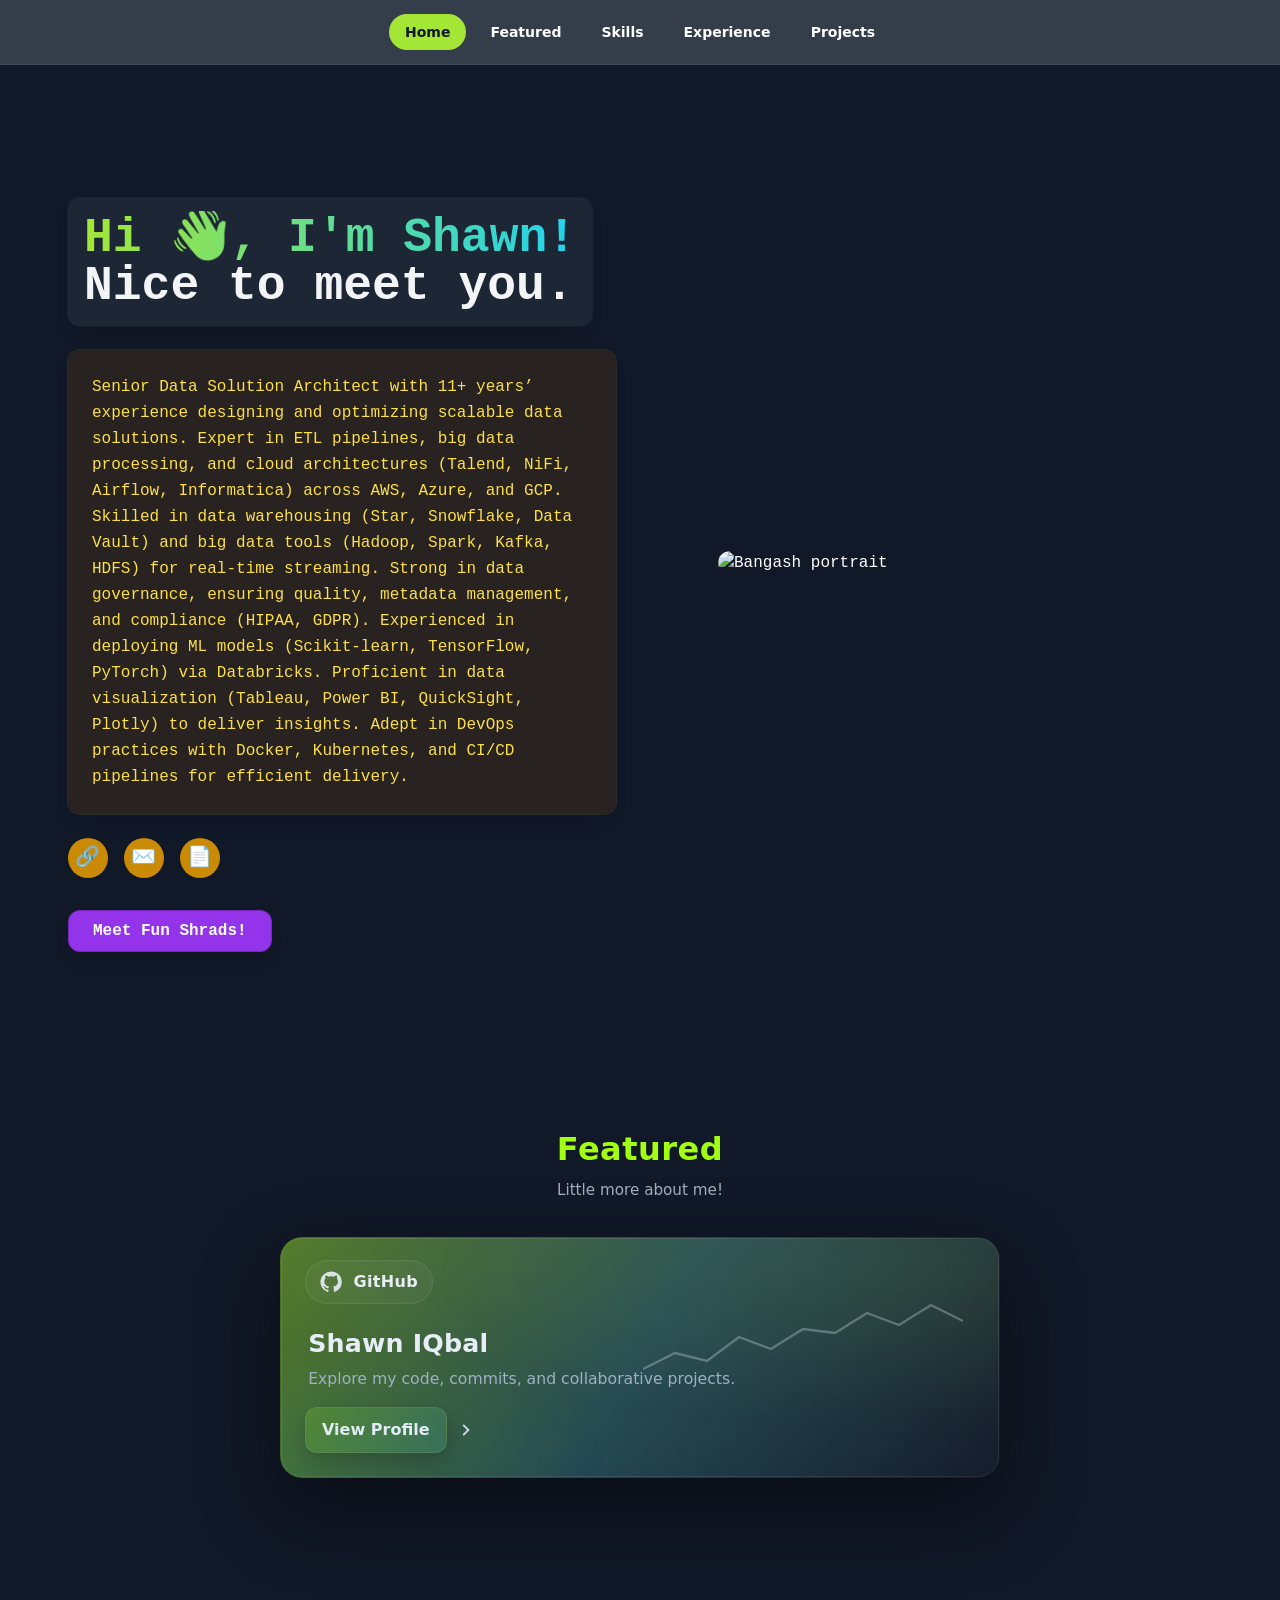
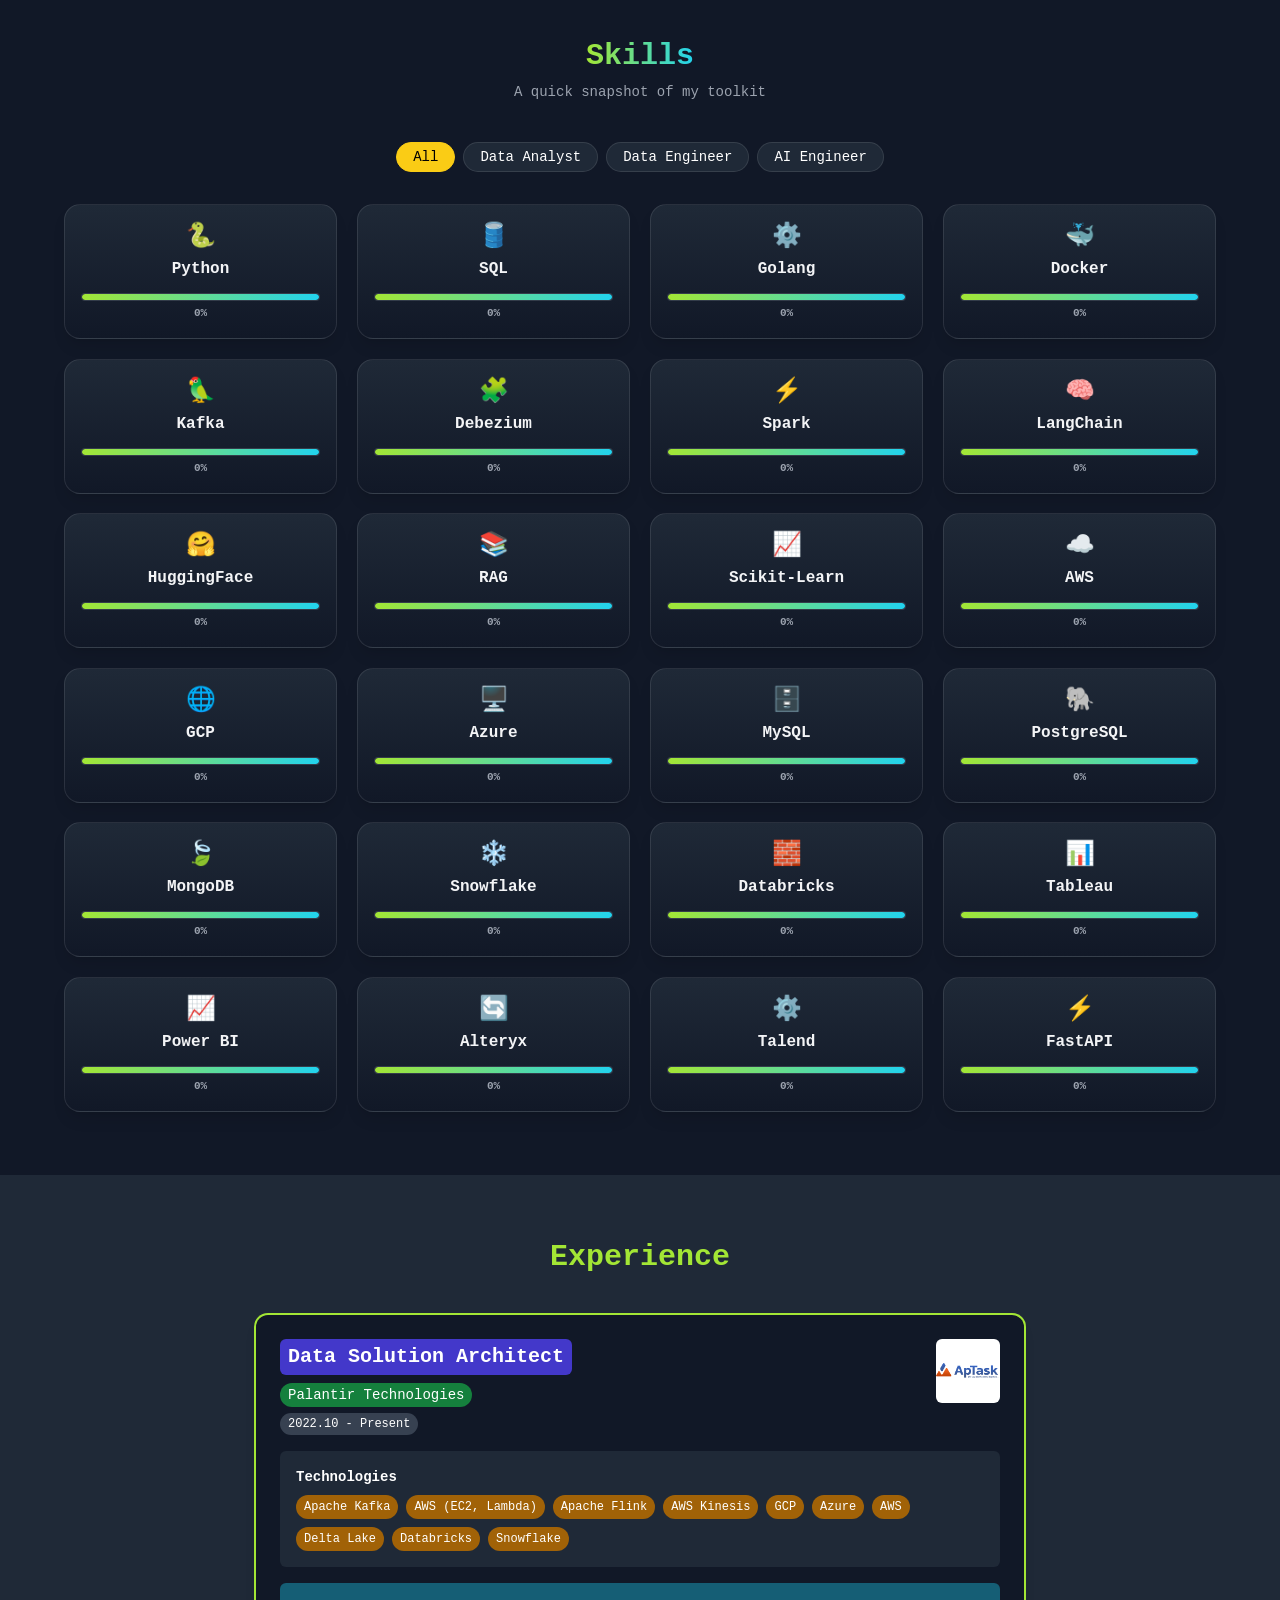
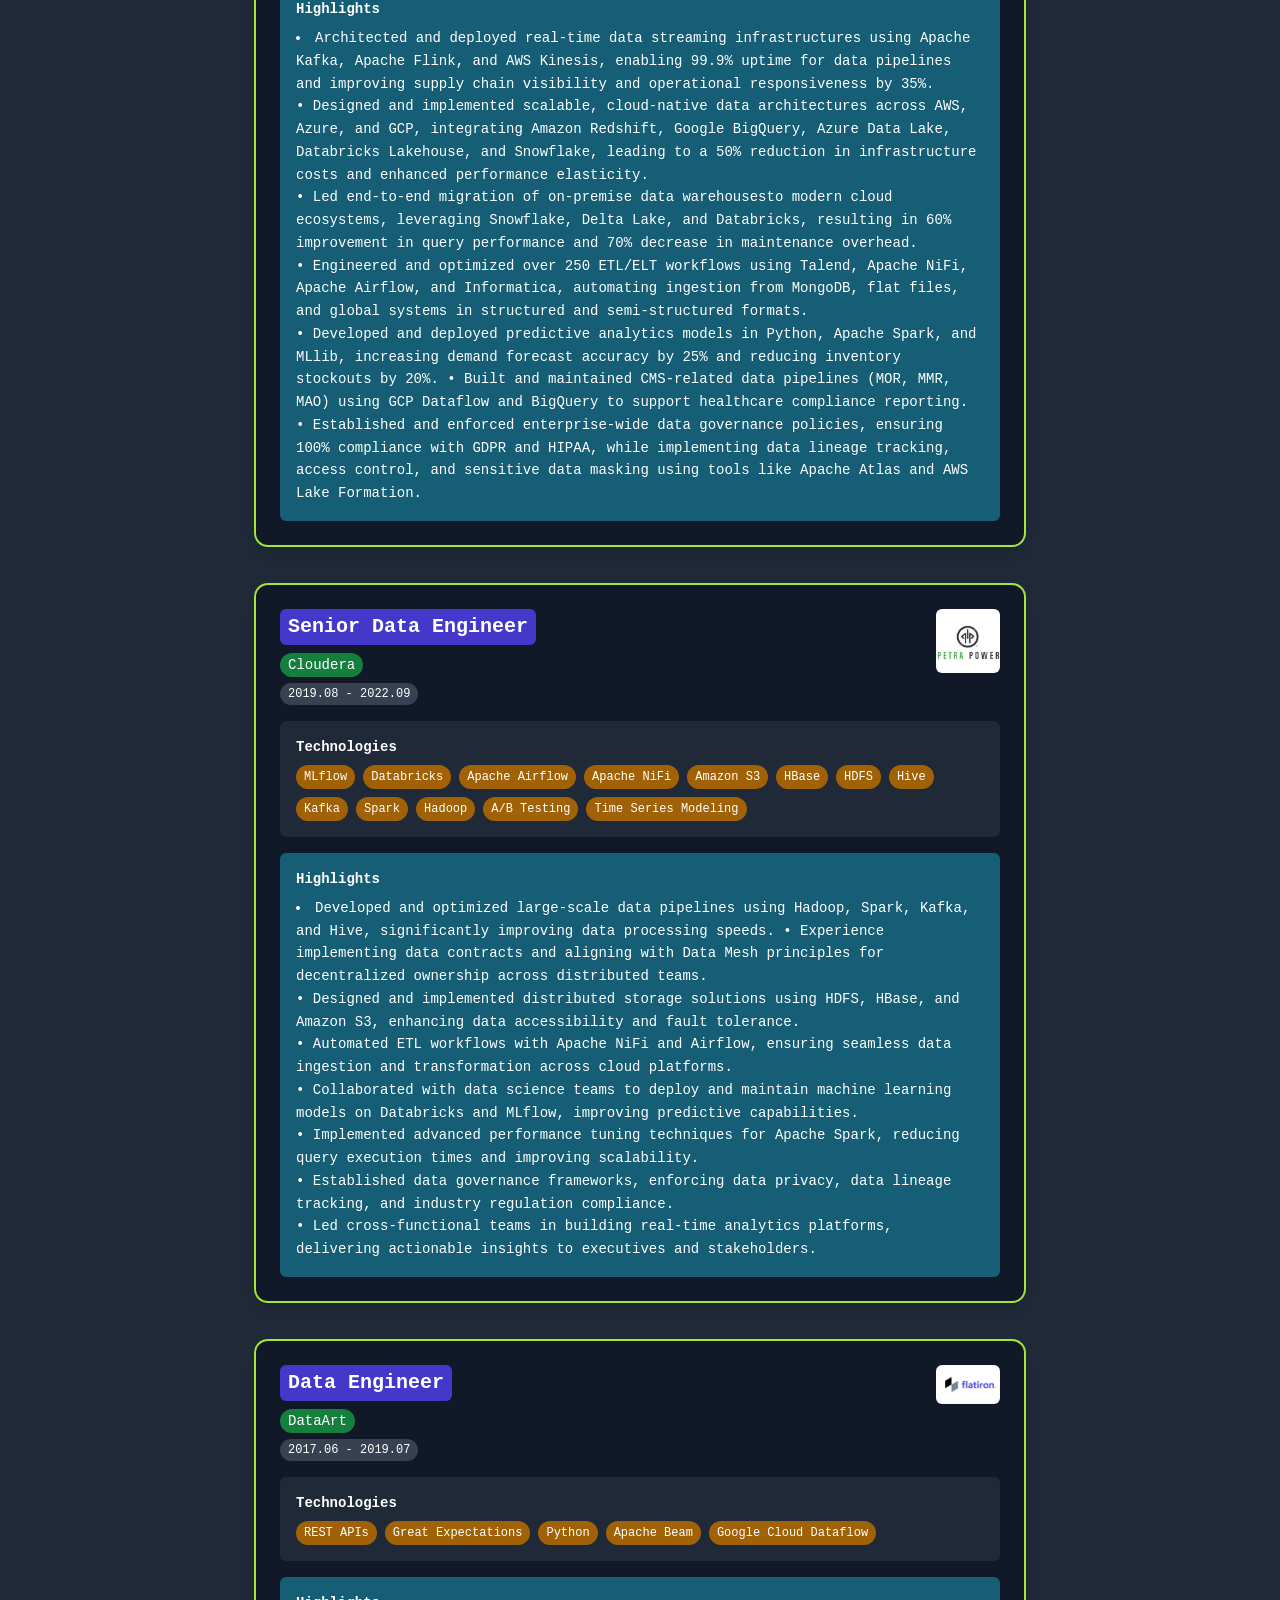
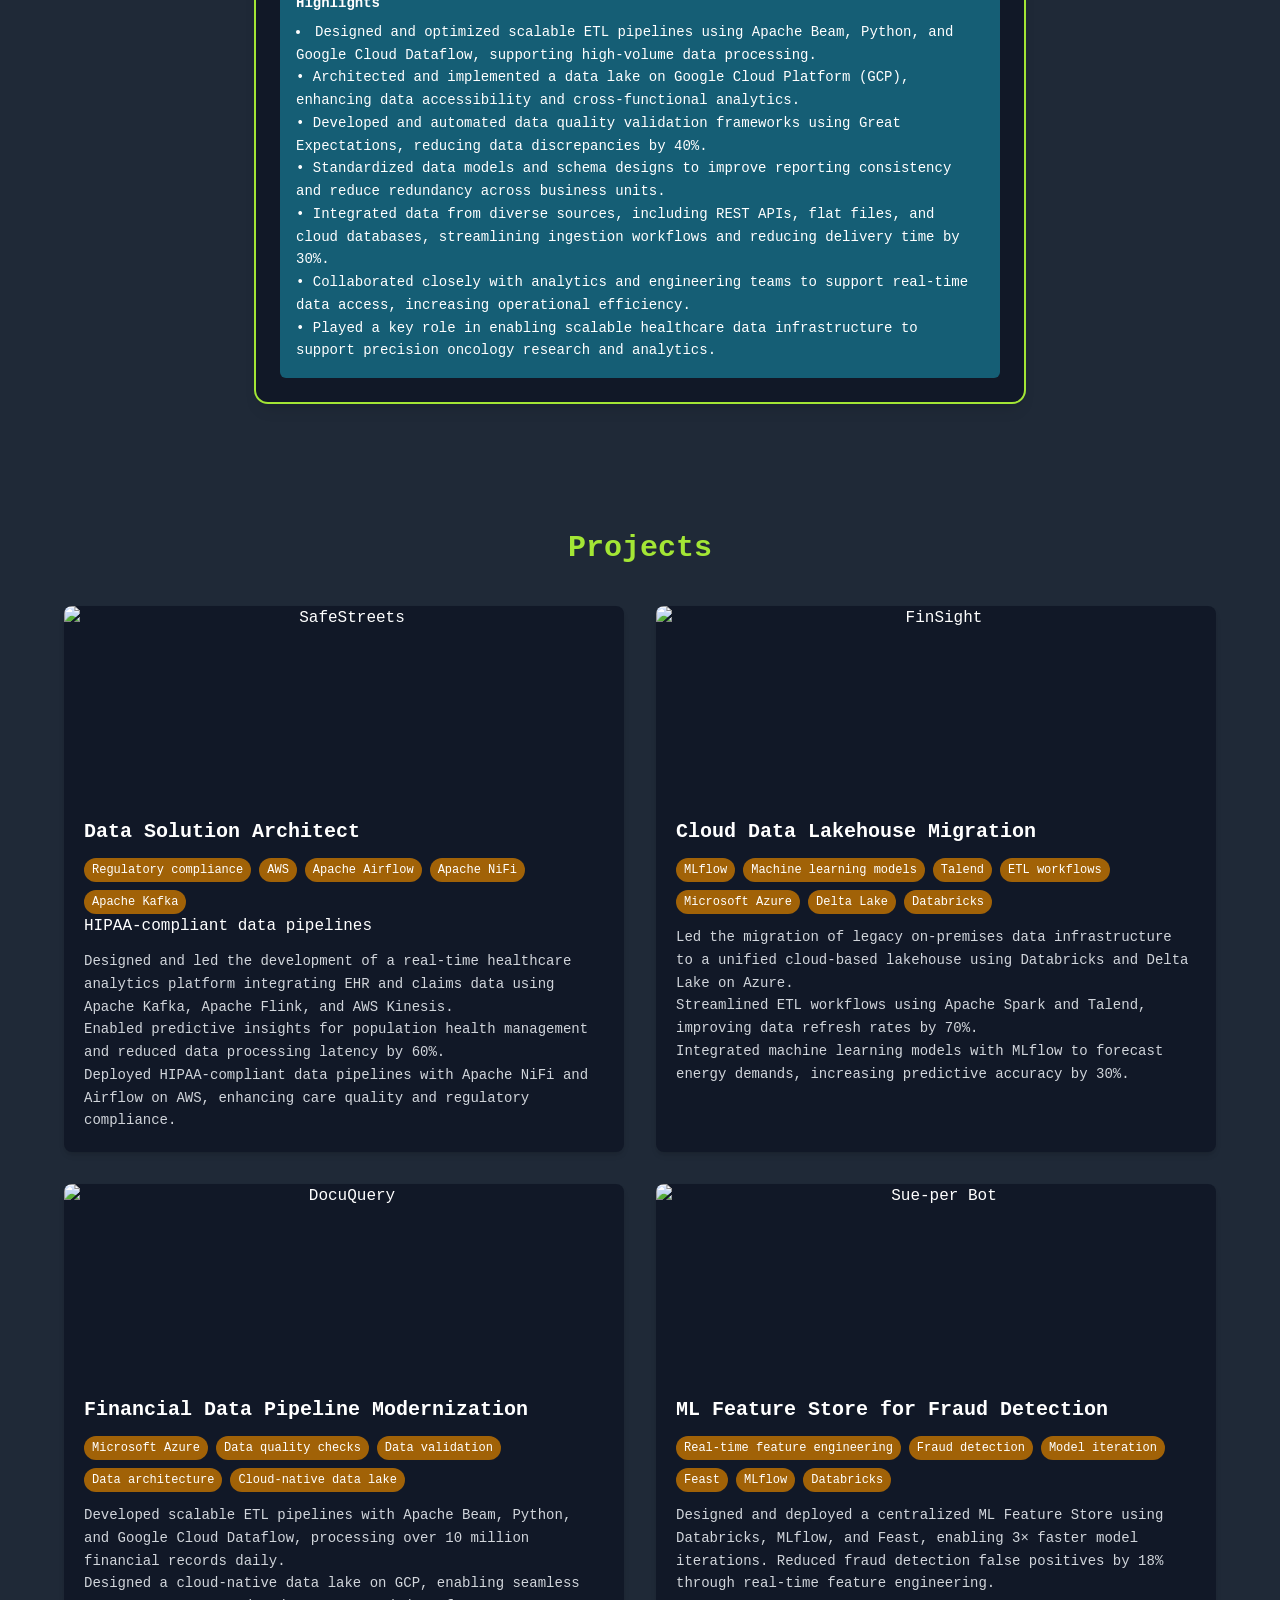
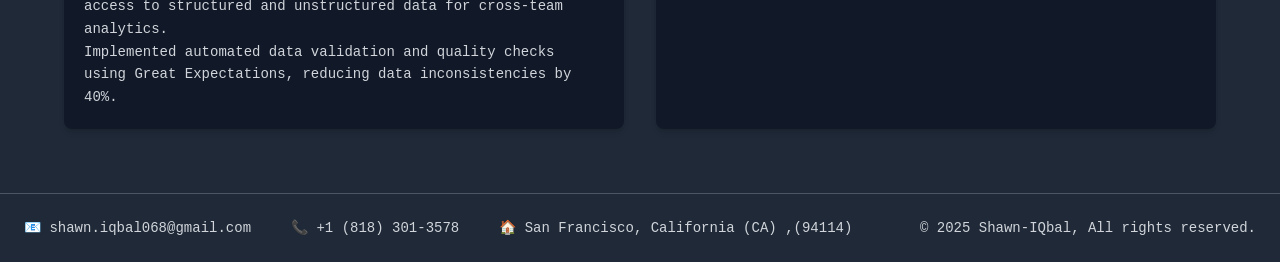
==== index.html @ f9aef53d "Auto-generated commit" ====
<!DOCTYPE html><html lang="en" data-critters-container><head>
    <meta charset="utf-8">
    <title>Shawn-portfolio</title>
    <base href="/my-folio/">
    <meta name="viewport" content="width=device-width, initial-scale=1">
  <style>*,:before,:after{--tw-border-spacing-x: 0;--tw-border-spacing-y: 0;--tw-translate-x: 0;--tw-translate-y: 0;--tw-rotate: 0;--tw-skew-x: 0;--tw-skew-y: 0;--tw-scale-x: 1;--tw-scale-y: 1;--tw-pan-x: ;--tw-pan-y: ;--tw-pinch-zoom: ;--tw-scroll-snap-strictness: proximity;--tw-gradient-from-position: ;--tw-gradient-via-position: ;--tw-gradient-to-position: ;--tw-ordinal: ;--tw-slashed-zero: ;--tw-numeric-figure: ;--tw-numeric-spacing: ;--tw-numeric-fraction: ;--tw-ring-inset: ;--tw-ring-offset-width: 0px;--tw-ring-offset-color: #fff;--tw-ring-color: rgb(59 130 246 / .5);--tw-ring-offset-shadow: 0 0 #0000;--tw-ring-shadow: 0 0 #0000;--tw-shadow: 0 0 #0000;--tw-shadow-colored: 0 0 #0000;--tw-blur: ;--tw-brightness: ;--tw-contrast: ;--tw-grayscale: ;--tw-hue-rotate: ;--tw-invert: ;--tw-saturate: ;--tw-sepia: ;--tw-drop-shadow: ;--tw-backdrop-blur: ;--tw-backdrop-brightness: ;--tw-backdrop-contrast: ;--tw-backdrop-grayscale: ;--tw-backdrop-hue-rotate: ;--tw-backdrop-invert: ;--tw-backdrop-opacity: ;--tw-backdrop-saturate: ;--tw-backdrop-sepia: ;--tw-contain-size: ;--tw-contain-layout: ;--tw-contain-paint: ;--tw-contain-style: }*,:before,:after{box-sizing:border-box;border-width:0;border-style:solid;border-color:#e5e7eb}:before,:after{--tw-content: ""}html{line-height:1.5;-webkit-text-size-adjust:100%;-moz-tab-size:4;tab-size:4;font-family:ui-sans-serif,system-ui,sans-serif,"Apple Color Emoji","Segoe UI Emoji",Segoe UI Symbol,"Noto Color Emoji";font-feature-settings:normal;font-variation-settings:normal;-webkit-tap-highlight-color:transparent}body{margin:0;line-height:inherit}h1,h2,h3,h4{font-size:inherit;font-weight:inherit}a{color:inherit;text-decoration:inherit}button{font-family:inherit;font-feature-settings:inherit;font-variation-settings:inherit;font-size:100%;font-weight:inherit;line-height:inherit;letter-spacing:inherit;color:inherit;margin:0;padding:0}button{text-transform:none}button{-webkit-appearance:button;background-color:transparent;background-image:none}h1,h2,h3,h4,p{margin:0}ul{list-style:none;margin:0;padding:0}button{cursor:pointer}img,svg{display:block;vertical-align:middle}img{max-width:100%;height:auto}.container{width:100%}@media (min-width: 640px){.container{max-width:640px}}@media (min-width: 768px){.container{max-width:768px}}@media (min-width: 1024px){.container{max-width:1024px}}@media (min-width: 1280px){.container{max-width:1280px}}@media (min-width: 1536px){.container{max-width:1536px}}.pointer-events-none{pointer-events:none}.absolute{position:absolute}.relative{position:relative}.sticky{position:sticky}.inset-0{inset:0}.top-0{top:0}.z-50{z-index:50}.mx-auto{margin-left:auto;margin-right:auto}.mb-1{margin-bottom:.25rem}.mb-10{margin-bottom:2.5rem}.mb-2{margin-bottom:.5rem}.mb-8{margin-bottom:2rem}.mt-1{margin-top:.25rem}.mt-2{margin-top:.5rem}.mt-3{margin-top:.75rem}.inline-block{display:inline-block}.flex{display:flex}.inline-flex{display:inline-flex}.grid{display:grid}.hidden{display:none}.h-10{height:2.5rem}.h-16{height:4rem}.h-2{height:.5rem}.h-48{height:12rem}.h-full{height:100%}.h-px{height:1px}.min-h-screen{min-height:100vh}.w-10{width:2.5rem}.w-16{width:4rem}.w-fit{width:fit-content}.w-full{width:100%}.max-w-2xl{max-width:42rem}.max-w-3xl{max-width:48rem}.max-w-6xl{max-width:72rem}.max-w-md{max-width:28rem}.flex-1{flex:1 1 0%}.select-none{-webkit-user-select:none;user-select:none}.list-inside{list-style-position:inside}.list-disc{list-style-type:disc}.grid-cols-1{grid-template-columns:repeat(1,minmax(0,1fr))}.grid-cols-2{grid-template-columns:repeat(2,minmax(0,1fr))}.flex-col{flex-direction:column}.flex-wrap{flex-wrap:wrap}.items-start{align-items:flex-start}.items-center{align-items:center}.justify-center{justify-content:center}.justify-between{justify-content:space-between}.gap-12{gap:3rem}.gap-2{gap:.5rem}.gap-4{gap:1rem}.gap-8{gap:2rem}.space-y-10>:not([hidden])~:not([hidden]){--tw-space-y-reverse: 0;margin-top:calc(2.5rem * calc(1 - var(--tw-space-y-reverse)));margin-bottom:calc(2.5rem * var(--tw-space-y-reverse))}.space-y-2>:not([hidden])~:not([hidden]){--tw-space-y-reverse: 0;margin-top:calc(.5rem * calc(1 - var(--tw-space-y-reverse)));margin-bottom:calc(.5rem * var(--tw-space-y-reverse))}.space-y-3>:not([hidden])~:not([hidden]){--tw-space-y-reverse: 0;margin-top:calc(.75rem * calc(1 - var(--tw-space-y-reverse)));margin-bottom:calc(.75rem * var(--tw-space-y-reverse))}.space-y-4>:not([hidden])~:not([hidden]){--tw-space-y-reverse: 0;margin-top:calc(1rem * calc(1 - var(--tw-space-y-reverse)));margin-bottom:calc(1rem * var(--tw-space-y-reverse))}.space-y-6>:not([hidden])~:not([hidden]){--tw-space-y-reverse: 0;margin-top:calc(1.5rem * calc(1 - var(--tw-space-y-reverse)));margin-bottom:calc(1.5rem * var(--tw-space-y-reverse))}.overflow-hidden{overflow:hidden}.rounded-2xl{border-radius:1rem}.rounded-3xl{border-radius:1.5rem}.rounded-full{border-radius:9999px}.rounded-lg{border-radius:.5rem}.rounded-md{border-radius:.375rem}.rounded-xl{border-radius:.75rem}.border{border-width:1px}.border-t{border-top-width:1px}.border-black\/20{border-color:#0003}.border-gray-600{--tw-border-opacity: 1;border-color:rgb(75 85 99 / var(--tw-border-opacity, 1))}.border-white\/10{border-color:#ffffff1a}.border-yellow-400{--tw-border-opacity: 1;border-color:rgb(250 204 21 / var(--tw-border-opacity, 1))}.bg-cyan-800{--tw-bg-opacity: 1;background-color:rgb(21 94 117 / var(--tw-bg-opacity, 1))}.bg-gray-700{--tw-bg-opacity: 1;background-color:rgb(55 65 81 / var(--tw-bg-opacity, 1))}.bg-gray-800{--tw-bg-opacity: 1;background-color:rgb(31 41 55 / var(--tw-bg-opacity, 1))}.bg-gray-800\/80{background-color:#1f2937cc}.bg-gray-800\/90{background-color:#1f2937e6}.bg-gray-900{--tw-bg-opacity: 1;background-color:rgb(17 24 39 / var(--tw-bg-opacity, 1))}.bg-green-700{--tw-bg-opacity: 1;background-color:rgb(21 128 61 / var(--tw-bg-opacity, 1))}.bg-indigo-700{--tw-bg-opacity: 1;background-color:rgb(67 56 202 / var(--tw-bg-opacity, 1))}.bg-lime-400{--tw-bg-opacity: 1;background-color:rgb(163 230 53 / var(--tw-bg-opacity, 1))}.bg-purple-600{--tw-bg-opacity: 1;background-color:rgb(147 51 234 / var(--tw-bg-opacity, 1))}.bg-white\/5{background-color:#ffffff0d}.bg-yellow-400{--tw-bg-opacity: 1;background-color:rgb(250 204 21 / var(--tw-bg-opacity, 1))}.bg-yellow-600{--tw-bg-opacity: 1;background-color:rgb(202 138 4 / var(--tw-bg-opacity, 1))}.bg-yellow-700{--tw-bg-opacity: 1;background-color:rgb(161 98 7 / var(--tw-bg-opacity, 1))}.bg-yellow-800\/20{background-color:#854d0e33}.bg-\[radial-gradient\(220px_140px_at_var\(--mx\,50\%\)_var\(--my\,50\%\)\,rgba\(163\,230\,53\,0\.12\)\,transparent_60\%\)\]{background-image:radial-gradient(220px 140px at var(--mx,50%) var(--my,50%),rgba(163,230,53,.12),transparent 60%)}.bg-\[radial-gradient\(320px_220px_at_var\(--mx\,50\%\)_var\(--my\,50\%\)\,rgba\(163\,230\,53\,0\.10\)\,transparent_60\%\)\]{background-image:radial-gradient(320px 220px at var(--mx,50%) var(--my,50%),rgba(163,230,53,.1),transparent 60%)}.bg-gradient-to-b{background-image:linear-gradient(to bottom,var(--tw-gradient-stops))}.bg-gradient-to-r{background-image:linear-gradient(to right,var(--tw-gradient-stops))}.from-gray-800{--tw-gradient-from: #1f2937 var(--tw-gradient-from-position);--tw-gradient-to: rgb(31 41 55 / 0) var(--tw-gradient-to-position);--tw-gradient-stops: var(--tw-gradient-from), var(--tw-gradient-to)}.from-lime-400{--tw-gradient-from: #a3e635 var(--tw-gradient-from-position);--tw-gradient-to: rgb(163 230 53 / 0) var(--tw-gradient-to-position);--tw-gradient-stops: var(--tw-gradient-from), var(--tw-gradient-to)}.to-cyan-400{--tw-gradient-to: #22d3ee var(--tw-gradient-to-position)}.to-gray-900{--tw-gradient-to: #111827 var(--tw-gradient-to-position)}.bg-clip-text{background-clip:text}.object-contain{object-fit:contain}.object-cover{object-fit:cover}.p-1{padding:.25rem}.p-4{padding:1rem}.p-5{padding:1.25rem}.p-6{padding:1.5rem}.px-2{padding-left:.5rem;padding-right:.5rem}.px-4{padding-left:1rem;padding-right:1rem}.px-6{padding-left:1.5rem;padding-right:1.5rem}.py-1{padding-top:.25rem;padding-bottom:.25rem}.py-12{padding-top:3rem;padding-bottom:3rem}.py-16{padding-top:4rem;padding-bottom:4rem}.py-2{padding-top:.5rem;padding-bottom:.5rem}.py-4{padding-top:1rem;padding-bottom:1rem}.py-6{padding-top:1.5rem;padding-bottom:1.5rem}.pb-3{padding-bottom:.75rem}.text-left{text-align:left}.text-center{text-align:center}.font-mono{font-family:ui-monospace,SFMono-Regular,Menlo,Monaco,Consolas,Liberation Mono,Courier New,monospace}.text-2xl{font-size:1.5rem;line-height:2rem}.text-3xl{font-size:1.875rem;line-height:2.25rem}.text-4xl{font-size:2.25rem;line-height:2.5rem}.text-\[11px\]{font-size:11px}.text-base{font-size:1rem;line-height:1.5rem}.text-sm{font-size:.875rem;line-height:1.25rem}.text-xl{font-size:1.25rem;line-height:1.75rem}.text-xs{font-size:.75rem;line-height:1rem}.font-bold{font-weight:700}.font-extrabold{font-weight:800}.font-semibold{font-weight:600}.leading-relaxed{line-height:1.625}.leading-tight{line-height:1.25}.text-black{--tw-text-opacity: 1;color:rgb(0 0 0 / var(--tw-text-opacity, 1))}.text-gray-100{--tw-text-opacity: 1;color:rgb(243 244 246 / var(--tw-text-opacity, 1))}.text-gray-300{--tw-text-opacity: 1;color:rgb(209 213 219 / var(--tw-text-opacity, 1))}.text-gray-400{--tw-text-opacity: 1;color:rgb(156 163 175 / var(--tw-text-opacity, 1))}.text-gray-900{--tw-text-opacity: 1;color:rgb(17 24 39 / var(--tw-text-opacity, 1))}.text-lime-300{--tw-text-opacity: 1;color:rgb(190 242 100 / var(--tw-text-opacity, 1))}.text-lime-400{--tw-text-opacity: 1;color:rgb(163 230 53 / var(--tw-text-opacity, 1))}.text-transparent{color:transparent}.text-white{--tw-text-opacity: 1;color:rgb(255 255 255 / var(--tw-text-opacity, 1))}.text-yellow-300{--tw-text-opacity: 1;color:rgb(253 224 71 / var(--tw-text-opacity, 1))}.opacity-0{opacity:0}.shadow{--tw-shadow: 0 1px 3px 0 rgb(0 0 0 / .1), 0 1px 2px -1px rgb(0 0 0 / .1);--tw-shadow-colored: 0 1px 3px 0 var(--tw-shadow-color), 0 1px 2px -1px var(--tw-shadow-color);box-shadow:var(--tw-ring-offset-shadow, 0 0 #0000),var(--tw-ring-shadow, 0 0 #0000),var(--tw-shadow)}.shadow-2xl{--tw-shadow: 0 25px 50px -12px rgb(0 0 0 / .25);--tw-shadow-colored: 0 25px 50px -12px var(--tw-shadow-color);box-shadow:var(--tw-ring-offset-shadow, 0 0 #0000),var(--tw-ring-shadow, 0 0 #0000),var(--tw-shadow)}.shadow-lg{--tw-shadow: 0 10px 15px -3px rgb(0 0 0 / .1), 0 4px 6px -4px rgb(0 0 0 / .1);--tw-shadow-colored: 0 10px 15px -3px var(--tw-shadow-color), 0 4px 6px -4px var(--tw-shadow-color);box-shadow:var(--tw-ring-offset-shadow, 0 0 #0000),var(--tw-ring-shadow, 0 0 #0000),var(--tw-shadow)}.shadow-md{--tw-shadow: 0 4px 6px -1px rgb(0 0 0 / .1), 0 2px 4px -2px rgb(0 0 0 / .1);--tw-shadow-colored: 0 4px 6px -1px var(--tw-shadow-color), 0 2px 4px -2px var(--tw-shadow-color);box-shadow:var(--tw-ring-offset-shadow, 0 0 #0000),var(--tw-ring-shadow, 0 0 #0000),var(--tw-shadow)}.ring-1{--tw-ring-offset-shadow: var(--tw-ring-inset) 0 0 0 var(--tw-ring-offset-width) var(--tw-ring-offset-color);--tw-ring-shadow: var(--tw-ring-inset) 0 0 0 calc(1px + var(--tw-ring-offset-width)) var(--tw-ring-color);box-shadow:var(--tw-ring-offset-shadow),var(--tw-ring-shadow),var(--tw-shadow, 0 0 #0000)}.ring-2{--tw-ring-offset-shadow: var(--tw-ring-inset) 0 0 0 var(--tw-ring-offset-width) var(--tw-ring-offset-color);--tw-ring-shadow: var(--tw-ring-inset) 0 0 0 calc(2px + var(--tw-ring-offset-width)) var(--tw-ring-color);box-shadow:var(--tw-ring-offset-shadow),var(--tw-ring-shadow),var(--tw-shadow, 0 0 #0000)}.ring-lime-400{--tw-ring-opacity: 1;--tw-ring-color: rgb(163 230 53 / var(--tw-ring-opacity, 1))}.ring-white\/5{--tw-ring-color: rgb(255 255 255 / .05)}.ring-yellow-300\/10{--tw-ring-color: rgb(253 224 71 / .1)}.backdrop-blur{--tw-backdrop-blur: blur(8px);-webkit-backdrop-filter:var(--tw-backdrop-blur) var(--tw-backdrop-brightness) var(--tw-backdrop-contrast) var(--tw-backdrop-grayscale) var(--tw-backdrop-hue-rotate) var(--tw-backdrop-invert) var(--tw-backdrop-opacity) var(--tw-backdrop-saturate) var(--tw-backdrop-sepia);backdrop-filter:var(--tw-backdrop-blur) var(--tw-backdrop-brightness) var(--tw-backdrop-contrast) var(--tw-backdrop-grayscale) var(--tw-backdrop-hue-rotate) var(--tw-backdrop-invert) var(--tw-backdrop-opacity) var(--tw-backdrop-saturate) var(--tw-backdrop-sepia)}.transition{transition-property:color,background-color,border-color,text-decoration-color,fill,stroke,opacity,box-shadow,transform,filter,backdrop-filter;transition-timing-function:cubic-bezier(.4,0,.2,1);transition-duration:.15s}.transition-\[max-height\,opacity\]{transition-property:max-height,opacity;transition-timing-function:cubic-bezier(.4,0,.2,1);transition-duration:.15s}.transition-transform{transition-property:transform;transition-timing-function:cubic-bezier(.4,0,.2,1);transition-duration:.15s}.duration-200{transition-duration:.2s}.duration-300{transition-duration:.3s}.will-change-transform{will-change:transform}.hover\:scale-110:hover{--tw-scale-x: 1.1;--tw-scale-y: 1.1;transform:translate(var(--tw-translate-x),var(--tw-translate-y)) rotate(var(--tw-rotate)) skew(var(--tw-skew-x)) skewY(var(--tw-skew-y)) scaleX(var(--tw-scale-x)) scaleY(var(--tw-scale-y))}.hover\:border-lime-400\/40:hover{border-color:#a3e63566}.hover\:border-lime-400\/60:hover{border-color:#a3e63599}.hover\:bg-purple-700:hover{--tw-bg-opacity: 1;background-color:rgb(126 34 206 / var(--tw-bg-opacity, 1))}.hover\:bg-white\/5:hover{background-color:#ffffff0d}.hover\:text-lime-300:hover{--tw-text-opacity: 1;color:rgb(190 242 100 / var(--tw-text-opacity, 1))}.hover\:shadow-xl:hover{--tw-shadow: 0 20px 25px -5px rgb(0 0 0 / .1), 0 8px 10px -6px rgb(0 0 0 / .1);--tw-shadow-colored: 0 20px 25px -5px var(--tw-shadow-color), 0 8px 10px -6px var(--tw-shadow-color);box-shadow:var(--tw-ring-offset-shadow, 0 0 #0000),var(--tw-ring-shadow, 0 0 #0000),var(--tw-shadow)}.hover\:shadow-lime-400\/10:hover{--tw-shadow-color: rgb(163 230 53 / .1);--tw-shadow: var(--tw-shadow-colored)}.hover\:ring-2:hover{--tw-ring-offset-shadow: var(--tw-ring-inset) 0 0 0 var(--tw-ring-offset-width) var(--tw-ring-offset-color);--tw-ring-shadow: var(--tw-ring-inset) 0 0 0 calc(2px + var(--tw-ring-offset-width)) var(--tw-ring-color);box-shadow:var(--tw-ring-offset-shadow),var(--tw-ring-shadow),var(--tw-shadow, 0 0 #0000)}.hover\:ring-lime-400:hover{--tw-ring-opacity: 1;--tw-ring-color: rgb(163 230 53 / var(--tw-ring-opacity, 1))}.group:hover .group-hover\:opacity-100{opacity:1}@supports (backdrop-filter: var(--tw)){.supports-\[backdrop-filter\]\:bg-gray-800\/90{background-color:#1f2937e6}}@media (min-width: 640px){.sm\:grid-cols-3{grid-template-columns:repeat(3,minmax(0,1fr))}}@media (min-width: 768px){.md\:flex{display:flex}.md\:hidden{display:none}.md\:grid-cols-2{grid-template-columns:repeat(2,minmax(0,1fr))}.md\:grid-cols-4{grid-template-columns:repeat(4,minmax(0,1fr))}.md\:gap-5{gap:1.25rem}}@media (min-width: 1024px){.lg\:flex{display:flex}.lg\:flex-row{flex-direction:row}.lg\:items-center{align-items:center}.lg\:justify-between{justify-content:space-between}.lg\:space-x-10>:not([hidden])~:not([hidden]){--tw-space-x-reverse: 0;margin-right:calc(2.5rem * var(--tw-space-x-reverse));margin-left:calc(2.5rem * calc(1 - var(--tw-space-x-reverse)))}.lg\:space-y-0>:not([hidden])~:not([hidden]){--tw-space-y-reverse: 0;margin-top:calc(0px * calc(1 - var(--tw-space-y-reverse)));margin-bottom:calc(0px * var(--tw-space-y-reverse))}.lg\:text-left{text-align:left}.lg\:text-right{text-align:right}.lg\:text-5xl{font-size:3rem;line-height:1}}
</style><link rel="stylesheet" href="styles-4BBY7R4A.css" media="print" onload="this.media='all'"><noscript><link rel="stylesheet" href="styles-4BBY7R4A.css"></noscript><style ng-app-id="ng">[_nghost-ng-c229088537]{--bg: #111827;--panel: rgba(20, 24, 30, .7);--border: rgba(255, 255, 255, .08);--text: #e8eef7;--muted: #9fb0c3;--accent: #a3ff12;--accent-2: #4fd1c5;display:block}.section-wrap[_ngcontent-ng-c229088537]{background-color:#111827;padding:4rem 1rem 6rem}.section-head[_ngcontent-ng-c229088537]{text-align:center;margin-bottom:2.25rem}.section-head[_ngcontent-ng-c229088537]   h2[_ngcontent-ng-c229088537]{color:var(--accent);font-weight:800;letter-spacing:.5px;font-size:clamp(1.6rem,1.2rem + 1vw,2rem)}.section-head[_ngcontent-ng-c229088537]   p[_ngcontent-ng-c229088537]{margin-top:.35rem;color:var(--muted);font-size:.95rem}.grid-wrap[_ngcontent-ng-c229088537]{display:grid;place-items:center}.gh-card[_ngcontent-ng-c229088537]{position:relative;width:min(720px,92vw);border-radius:22px;padding:22px 24px 24px;text-decoration:none;color:var(--text);background:linear-gradient(180deg,#ffffff0f,#ffffff05) padding-box,linear-gradient(120deg,#a3ff1266,#4fd1c540,#fff0) border-box;border:1px solid transparent;box-shadow:0 30px 80px #00000073,inset 0 0 0 1px var(--border);overflow:hidden;transform-style:preserve-3d;-webkit-backdrop-filter:blur(8px);backdrop-filter:blur(8px);will-change:transform}.gh-card[_ngcontent-ng-c229088537]:before{content:"";position:absolute;inset:0;background:radial-gradient(220px 220px at var(--mx, -1000px) var(--my, -1000px),rgba(255,255,255,.14),rgba(255,255,255,.02) 60%,transparent 70%);pointer-events:none;mix-blend-mode:screen}.ambient-glow[_ngcontent-ng-c229088537]{position:absolute;inset:-40%;background:radial-gradient(60% 60% at 70% 30%,rgba(163,255,18,.08) 0%,transparent 60%),radial-gradient(45% 45% at 20% 75%,rgba(79,209,197,.1) 0%,transparent 60%);filter:blur(24px);pointer-events:none}.shine[_ngcontent-ng-c229088537]{position:absolute;width:150px;height:150px;left:-9999px;top:-9999px;background:radial-gradient(circle at center,rgba(255,255,255,.18),transparent 60%);mix-blend-mode:screen;pointer-events:none}.gh-badge[_ngcontent-ng-c229088537]{display:inline-flex;align-items:center;gap:.7rem;padding:.55rem .9rem;border-radius:999px;background:#ffffff0a;border:1px solid var(--border);box-shadow:inset 0 0 0 1px #ffffff05}.gh-logo[_ngcontent-ng-c229088537]{width:22px;height:22px;opacity:.9}.gh-title[_ngcontent-ng-c229088537]{font-weight:700;letter-spacing:.3px}.gh-body[_ngcontent-ng-c229088537]{padding:1rem .2rem 0;position:relative}.handle[_ngcontent-ng-c229088537]{margin:.35rem 0 .25rem;font-size:clamp(1.25rem,1.1rem + .6vw,1.65rem);font-weight:800;letter-spacing:.2px}.subtitle[_ngcontent-ng-c229088537]{color:var(--muted);max-width:60ch;line-height:1.55;font-size:.98rem}.hero-img[_ngcontent-ng-c229088537]{position:absolute;right:12px;bottom:6px;opacity:.3;transform:translateZ(30px);pointer-events:none}.graph[_ngcontent-ng-c229088537]{width:clamp(180px,32vw,320px);height:auto}.gh-footer[_ngcontent-ng-c229088537]{margin-top:1rem;display:inline-flex;align-items:center;gap:.5rem;font-weight:700}.cta[_ngcontent-ng-c229088537]{display:inline-block;padding:.6rem 1rem;border-radius:12px;background:linear-gradient(120deg,#a3ff1229,#4fd1c529);border:1px solid var(--border);transition:transform .25s ease,box-shadow .25s ease;box-shadow:0 8px 22px #00000040}.arrow[_ngcontent-ng-c229088537]{width:22px;height:22px;transition:transform .25s ease;opacity:.9}.gh-card[_ngcontent-ng-c229088537]:hover   .cta[_ngcontent-ng-c229088537]{transform:translateY(-1px)}.gh-card[_ngcontent-ng-c229088537]:hover   .arrow[_ngcontent-ng-c229088537]{transform:translate(3px)}@media (prefers-reduced-motion: reduce){.gh-card[_ngcontent-ng-c229088537]{transform:none!important}}</style><style ng-app-id="ng">[_nghost-ng-c3749496735]{display:block}#skills[_ngcontent-ng-c3749496735]   .group[_ngcontent-ng-c3749496735]{perspective:800px;transform-style:preserve-3d}</style></head>
  <body><!--nghm-->
    <app-root _nghost-ng-c4070505595 ng-version="18.2.13" ngh="1" ng-server-context="ssg"><app-navbar _ngcontent-ng-c4070505595 ngh="0"><nav class="sticky top-0 z-50 backdrop-blur supports-[backdrop-filter]:bg-gray-800/90 bg-gray-800 text-white"><div class="max-w-6xl mx-auto px-4"><div class="h-16 flex flex-col justify-center"><ul class="hidden md:flex justify-center items-center gap-2 text-sm font-semibold"><li><button class="px-4 py-2 rounded-full transition hover:text-lime-300 bg-lime-400 text-gray-900"> Home </button></li><li><button class="px-4 py-2 rounded-full transition hover:text-lime-300"> Featured </button></li><li><button class="px-4 py-2 rounded-full transition hover:text-lime-300"> Skills </button></li><li><button class="px-4 py-2 rounded-full transition hover:text-lime-300"> Experience </button></li><li><button class="px-4 py-2 rounded-full transition hover:text-lime-300"> Projects </button></li><!----></ul><div class="flex justify-center md:hidden"><button aria-label="Toggle menu" class="inline-flex items-center justify-center w-10 h-10 rounded-lg border border-white/10"> ☰ </button></div></div><div class="md:hidden overflow-hidden transition-[max-height,opacity] duration-300 text-center" style="max-height: 0; opacity: 0;"><ul class="pb-3 space-y-2 text-sm font-semibold"><li><button class="px-4 py-2 rounded-lg transition hover:bg-white/5 text-lime-300"> Home </button></li><li><button class="px-4 py-2 rounded-lg transition hover:bg-white/5"> Featured </button></li><li><button class="px-4 py-2 rounded-lg transition hover:bg-white/5"> Skills </button></li><li><button class="px-4 py-2 rounded-lg transition hover:bg-white/5"> Experience </button></li><li><button class="px-4 py-2 rounded-lg transition hover:bg-white/5"> Projects </button></li><!----></ul></div></div><div class="h-px w-full bg-white/5"></div></nav></app-navbar><app-hero _ngcontent-ng-c4070505595 _nghost-ng-c2710641925 ngh="1"><div _ngcontent-ng-c2710641925 id="home"><section _ngcontent-ng-c2710641925 id="hero" class="bg-gray-900 text-white px-6 py-12 font-mono overflow-hidden"><div _ngcontent-ng-c2710641925 class="max-w-6xl mx-auto flex flex-col lg:flex-row items-center gap-12 min-h-screen"><div _ngcontent-ng-c2710641925 id="hero-left" class="flex-1 space-y-6 relative rounded-2xl p-1" style="transform-style: preserve-3d;"><div _ngcontent-ng-c2710641925 class="pointer-events-none absolute inset-0 rounded-2xl opacity-0 lg:group-hover:opacity-100 transition bg-[radial-gradient(320px_220px_at_var(--mx,50%)_var(--my,50%),rgba(163,230,53,0.10),transparent_60%)]"></div><div _ngcontent-ng-c2710641925 class="bg-gray-800/90 p-4 rounded-xl w-fit shadow-lg ring-1 ring-white/5"><h1 _ngcontent-ng-c2710641925 class="text-4xl lg:text-5xl font-extrabold leading-tight"><span _ngcontent-ng-c2710641925 class="bg-gradient-to-r from-lime-400 to-cyan-400 bg-clip-text text-transparent"> Hi 👋, I'm Shawn! </span><br _ngcontent-ng-c2710641925><span _ngcontent-ng-c2710641925 class="text-gray-100">Nice to meet you.</span></h1></div><div _ngcontent-ng-c2710641925 class="bg-yellow-800/20 text-yellow-300 p-6 rounded-xl max-w-2xl text-base leading-relaxed shadow-lg ring-1 ring-yellow-300/10"><p _ngcontent-ng-c2710641925> Senior Data Solution Architect with 11+ years’ experience designing and optimizing scalable data solutions. Expert in ETL pipelines, big data processing, and cloud architectures (Talend, NiFi, Airflow, Informatica) across AWS, Azure, and GCP. Skilled in data warehousing (Star, Snowflake, Data Vault) and big data tools (Hadoop, Spark, Kafka, HDFS) for real-time streaming. Strong in data governance, ensuring quality, metadata management, and compliance (HIPAA, GDPR). Experienced in deploying ML models (Scikit-learn, TensorFlow, PyTorch) via Databricks. Proficient in data visualization (Tableau, Power BI, QuickSight, Plotly) to deliver insights. Adept in DevOps practices with Docker, Kubernetes, and CI/CD pipelines for efficient delivery. </p></div><div _ngcontent-ng-c2710641925 class="flex gap-4"><button _ngcontent-ng-c2710641925 aria-label="Links" class="w-10 h-10 bg-yellow-600 rounded-full flex items-center justify-center text-white text-xl shadow hover:shadow-xl hover:scale-110 transition"> 🔗 </button><button _ngcontent-ng-c2710641925 aria-label="Email" class="w-10 h-10 bg-yellow-600 rounded-full flex items-center justify-center text-white text-xl shadow hover:shadow-xl hover:scale-110 transition"> ✉️ </button><button _ngcontent-ng-c2710641925 aria-label="Resume" class="w-10 h-10 bg-yellow-600 rounded-full flex items-center justify-center text-white text-xl shadow hover:shadow-xl hover:scale-110 transition"> 📄 </button></div><div _ngcontent-ng-c2710641925><a _ngcontent-ng-c2710641925 href="#featured" class="inline-block mt-2 px-6 py-2 bg-purple-600 hover:bg-purple-700 text-white font-bold rounded-xl border border-black/20 shadow-lg transition"> Meet Fun Shrads! </a></div></div><div _ngcontent-ng-c2710641925 class="flex-1 flex justify-center"><img _ngcontent-ng-c2710641925 src="https://img.freepik.com/premium-photo/cartoon-man-with-glasses-computer-monitor_1103290-21981.jpg" alt="Bangash portrait" draggable="false" class="rounded-3xl object-cover shadow-2xl w-full max-w-md select-none"></div></div></section></div></app-hero><app-feature _ngcontent-ng-c4070505595 _nghost-ng-c229088537 ngh="1"><section _ngcontent-ng-c229088537 id="featured" class="section-wrap"><div _ngcontent-ng-c229088537 class="section-head"><h2 _ngcontent-ng-c229088537>Featured</h2><p _ngcontent-ng-c229088537>Little more about me!</p></div><div _ngcontent-ng-c229088537 class="grid-wrap"><a _ngcontent-ng-c229088537 href="https://github.com/shawn-devs" target="_blank" rel="noopener noreferrer" class="gh-card"><div _ngcontent-ng-c229088537 class="ambient-glow"></div><div _ngcontent-ng-c229088537 class="shine"></div><header _ngcontent-ng-c229088537 class="gh-badge"><svg _ngcontent-ng-c229088537="" viewBox="0 0 24 24" aria-hidden="true" class="gh-logo"><path _ngcontent-ng-c229088537="" fill="currentColor" d="M12 .5a11.5 11.5 0 0 0-3.64 22.42c.58.1.79-.25.79-.55v-2.1c-3.2.7-3.88-1.54-3.88-1.54-.53-1.35-1.3-1.7-1.3-1.7-1.06-.73.08-.72.08-.72 1.17.08 1.79 1.2 1.79 1.2 1.04 1.8 2.73 1.28 3.4.98.1-.76.41-1.28.74-1.58-2.56-.29-5.25-1.28-5.25-5.7 0-1.26.45-2.29 1.2-3.1-.12-.29-.52-1.47.12-3.07 0 0 .98-.32 3.2 1.18a11.1 11.1 0 0 1 5.82 0c2.22-1.5 3.2-1.18 3.2-1.18.64 1.6.24 2.78.12 3.07.75.81 1.2 1.84 1.2 3.1 0 4.43-2.69 5.4-5.26 5.69.42.37.79 1.09.79 2.2v3.26c0 .31.2.66.8.55A11.5 11.5 0 0 0 12 .5Z"/></svg><span _ngcontent-ng-c229088537 class="gh-title">GitHub</span></header><div _ngcontent-ng-c229088537 class="gh-body"><h3 _ngcontent-ng-c229088537 class="handle">Shawn IQbal</h3><p _ngcontent-ng-c229088537 class="subtitle"> Explore my code, commits, and collaborative projects. </p><div _ngcontent-ng-c229088537 class="hero-img"><svg _ngcontent-ng-c229088537="" viewBox="0 0 400 140" class="graph"><polyline _ngcontent-ng-c229088537="" fill="none" stroke="currentColor" stroke-width="3" points="0,120 40,100 80,110 120,80 160,95 200,70 240,75 280,50 320,65 360,40 400,60"/></svg></div></div><footer _ngcontent-ng-c229088537 class="gh-footer"><span _ngcontent-ng-c229088537 class="cta">View Profile</span><svg _ngcontent-ng-c229088537="" viewBox="0 0 24 24" aria-hidden="true" class="arrow"><path _ngcontent-ng-c229088537="" fill="currentColor" d="M13.172 12 8.222 7.05l1.414-1.414L16 12l-6.364 6.364-1.414-1.414z"/></svg></footer></a></div></section></app-feature><app-skill _ngcontent-ng-c4070505595 _nghost-ng-c3749496735 ngh="2"><section _ngcontent-ng-c3749496735 id="skills" class="bg-gray-900 text-white py-16 px-4 font-mono"><div _ngcontent-ng-c3749496735 class="max-w-6xl mx-auto"><div _ngcontent-ng-c3749496735 class="text-center mb-10"><h2 _ngcontent-ng-c3749496735 class="text-3xl font-extrabold"><span _ngcontent-ng-c3749496735 class="bg-gradient-to-r from-lime-400 to-cyan-400 bg-clip-text text-transparent"> Skills </span></h2><p _ngcontent-ng-c3749496735 class="text-sm text-gray-400 mt-2">A quick snapshot of my toolkit</p></div><div _ngcontent-ng-c3749496735 class="flex flex-wrap gap-2 mb-8 justify-center"><button _ngcontent-ng-c3749496735 class="px-4 py-1 rounded-full text-sm border transition bg-yellow-400 text-black border-yellow-400"> All </button><button _ngcontent-ng-c3749496735 class="px-4 py-1 rounded-full text-sm border transition bg-gray-800 border-white/10 hover:border-lime-400/60"> Data Analyst </button><button _ngcontent-ng-c3749496735 class="px-4 py-1 rounded-full text-sm border transition bg-gray-800 border-white/10 hover:border-lime-400/60"> Data Engineer </button><button _ngcontent-ng-c3749496735 class="px-4 py-1 rounded-full text-sm border transition bg-gray-800 border-white/10 hover:border-lime-400/60"> AI Engineer </button></div><div _ngcontent-ng-c3749496735 class="grid grid-cols-2 sm:grid-cols-3 md:grid-cols-4 gap-4 md:gap-5"><div _ngcontent-ng-c3749496735 class="group relative rounded-2xl px-4 py-4 text-center font-semibold bg-gradient-to-b from-gray-800 to-gray-900 border border-white/10 shadow-lg hover:border-lime-400/40 hover:shadow-lime-400/10 transition-transform duration-200 will-change-transform will-change-opacity"><div _ngcontent-ng-c3749496735 class="text-2xl mb-1">🐍</div><div _ngcontent-ng-c3749496735 class="text-gray-100">Python</div><div _ngcontent-ng-c3749496735 class="mt-3"><div _ngcontent-ng-c3749496735 class="h-2 w-full rounded-full bg-gray-800/80 border border-white/10 overflow-hidden"><div _ngcontent-ng-c3749496735 class="h-full rounded-full bg-gradient-to-r from-lime-400 to-cyan-400"></div></div><div _ngcontent-ng-c3749496735 class="text-[11px] text-gray-400 mt-1"><span _ngcontent-ng-c3749496735>0%</span></div></div><div _ngcontent-ng-c3749496735 class="pointer-events-none absolute inset-0 rounded-2xl opacity-0 group-hover:opacity-100 transition bg-[radial-gradient(220px_140px_at_var(--mx,50%)_var(--my,50%),rgba(163,230,53,0.12),transparent_60%)]"></div></div><div _ngcontent-ng-c3749496735 class="group relative rounded-2xl px-4 py-4 text-center font-semibold bg-gradient-to-b from-gray-800 to-gray-900 border border-white/10 shadow-lg hover:border-lime-400/40 hover:shadow-lime-400/10 transition-transform duration-200 will-change-transform will-change-opacity"><div _ngcontent-ng-c3749496735 class="text-2xl mb-1">🛢️</div><div _ngcontent-ng-c3749496735 class="text-gray-100">SQL</div><div _ngcontent-ng-c3749496735 class="mt-3"><div _ngcontent-ng-c3749496735 class="h-2 w-full rounded-full bg-gray-800/80 border border-white/10 overflow-hidden"><div _ngcontent-ng-c3749496735 class="h-full rounded-full bg-gradient-to-r from-lime-400 to-cyan-400"></div></div><div _ngcontent-ng-c3749496735 class="text-[11px] text-gray-400 mt-1"><span _ngcontent-ng-c3749496735>0%</span></div></div><div _ngcontent-ng-c3749496735 class="pointer-events-none absolute inset-0 rounded-2xl opacity-0 group-hover:opacity-100 transition bg-[radial-gradient(220px_140px_at_var(--mx,50%)_var(--my,50%),rgba(163,230,53,0.12),transparent_60%)]"></div></div><div _ngcontent-ng-c3749496735 class="group relative rounded-2xl px-4 py-4 text-center font-semibold bg-gradient-to-b from-gray-800 to-gray-900 border border-white/10 shadow-lg hover:border-lime-400/40 hover:shadow-lime-400/10 transition-transform duration-200 will-change-transform will-change-opacity"><div _ngcontent-ng-c3749496735 class="text-2xl mb-1">⚙️</div><div _ngcontent-ng-c3749496735 class="text-gray-100">Golang</div><div _ngcontent-ng-c3749496735 class="mt-3"><div _ngcontent-ng-c3749496735 class="h-2 w-full rounded-full bg-gray-800/80 border border-white/10 overflow-hidden"><div _ngcontent-ng-c3749496735 class="h-full rounded-full bg-gradient-to-r from-lime-400 to-cyan-400"></div></div><div _ngcontent-ng-c3749496735 class="text-[11px] text-gray-400 mt-1"><span _ngcontent-ng-c3749496735>0%</span></div></div><div _ngcontent-ng-c3749496735 class="pointer-events-none absolute inset-0 rounded-2xl opacity-0 group-hover:opacity-100 transition bg-[radial-gradient(220px_140px_at_var(--mx,50%)_var(--my,50%),rgba(163,230,53,0.12),transparent_60%)]"></div></div><div _ngcontent-ng-c3749496735 class="group relative rounded-2xl px-4 py-4 text-center font-semibold bg-gradient-to-b from-gray-800 to-gray-900 border border-white/10 shadow-lg hover:border-lime-400/40 hover:shadow-lime-400/10 transition-transform duration-200 will-change-transform will-change-opacity"><div _ngcontent-ng-c3749496735 class="text-2xl mb-1">🐳</div><div _ngcontent-ng-c3749496735 class="text-gray-100">Docker</div><div _ngcontent-ng-c3749496735 class="mt-3"><div _ngcontent-ng-c3749496735 class="h-2 w-full rounded-full bg-gray-800/80 border border-white/10 overflow-hidden"><div _ngcontent-ng-c3749496735 class="h-full rounded-full bg-gradient-to-r from-lime-400 to-cyan-400"></div></div><div _ngcontent-ng-c3749496735 class="text-[11px] text-gray-400 mt-1"><span _ngcontent-ng-c3749496735>0%</span></div></div><div _ngcontent-ng-c3749496735 class="pointer-events-none absolute inset-0 rounded-2xl opacity-0 group-hover:opacity-100 transition bg-[radial-gradient(220px_140px_at_var(--mx,50%)_var(--my,50%),rgba(163,230,53,0.12),transparent_60%)]"></div></div><div _ngcontent-ng-c3749496735 class="group relative rounded-2xl px-4 py-4 text-center font-semibold bg-gradient-to-b from-gray-800 to-gray-900 border border-white/10 shadow-lg hover:border-lime-400/40 hover:shadow-lime-400/10 transition-transform duration-200 will-change-transform will-change-opacity"><div _ngcontent-ng-c3749496735 class="text-2xl mb-1">🦜</div><div _ngcontent-ng-c3749496735 class="text-gray-100">Kafka</div><div _ngcontent-ng-c3749496735 class="mt-3"><div _ngcontent-ng-c3749496735 class="h-2 w-full rounded-full bg-gray-800/80 border border-white/10 overflow-hidden"><div _ngcontent-ng-c3749496735 class="h-full rounded-full bg-gradient-to-r from-lime-400 to-cyan-400"></div></div><div _ngcontent-ng-c3749496735 class="text-[11px] text-gray-400 mt-1"><span _ngcontent-ng-c3749496735>0%</span></div></div><div _ngcontent-ng-c3749496735 class="pointer-events-none absolute inset-0 rounded-2xl opacity-0 group-hover:opacity-100 transition bg-[radial-gradient(220px_140px_at_var(--mx,50%)_var(--my,50%),rgba(163,230,53,0.12),transparent_60%)]"></div></div><div _ngcontent-ng-c3749496735 class="group relative rounded-2xl px-4 py-4 text-center font-semibold bg-gradient-to-b from-gray-800 to-gray-900 border border-white/10 shadow-lg hover:border-lime-400/40 hover:shadow-lime-400/10 transition-transform duration-200 will-change-transform will-change-opacity"><div _ngcontent-ng-c3749496735 class="text-2xl mb-1">🧩</div><div _ngcontent-ng-c3749496735 class="text-gray-100">Debezium</div><div _ngcontent-ng-c3749496735 class="mt-3"><div _ngcontent-ng-c3749496735 class="h-2 w-full rounded-full bg-gray-800/80 border border-white/10 overflow-hidden"><div _ngcontent-ng-c3749496735 class="h-full rounded-full bg-gradient-to-r from-lime-400 to-cyan-400"></div></div><div _ngcontent-ng-c3749496735 class="text-[11px] text-gray-400 mt-1"><span _ngcontent-ng-c3749496735>0%</span></div></div><div _ngcontent-ng-c3749496735 class="pointer-events-none absolute inset-0 rounded-2xl opacity-0 group-hover:opacity-100 transition bg-[radial-gradient(220px_140px_at_var(--mx,50%)_var(--my,50%),rgba(163,230,53,0.12),transparent_60%)]"></div></div><div _ngcontent-ng-c3749496735 class="group relative rounded-2xl px-4 py-4 text-center font-semibold bg-gradient-to-b from-gray-800 to-gray-900 border border-white/10 shadow-lg hover:border-lime-400/40 hover:shadow-lime-400/10 transition-transform duration-200 will-change-transform will-change-opacity"><div _ngcontent-ng-c3749496735 class="text-2xl mb-1">⚡</div><div _ngcontent-ng-c3749496735 class="text-gray-100">Spark</div><div _ngcontent-ng-c3749496735 class="mt-3"><div _ngcontent-ng-c3749496735 class="h-2 w-full rounded-full bg-gray-800/80 border border-white/10 overflow-hidden"><div _ngcontent-ng-c3749496735 class="h-full rounded-full bg-gradient-to-r from-lime-400 to-cyan-400"></div></div><div _ngcontent-ng-c3749496735 class="text-[11px] text-gray-400 mt-1"><span _ngcontent-ng-c3749496735>0%</span></div></div><div _ngcontent-ng-c3749496735 class="pointer-events-none absolute inset-0 rounded-2xl opacity-0 group-hover:opacity-100 transition bg-[radial-gradient(220px_140px_at_var(--mx,50%)_var(--my,50%),rgba(163,230,53,0.12),transparent_60%)]"></div></div><div _ngcontent-ng-c3749496735 class="group relative rounded-2xl px-4 py-4 text-center font-semibold bg-gradient-to-b from-gray-800 to-gray-900 border border-white/10 shadow-lg hover:border-lime-400/40 hover:shadow-lime-400/10 transition-transform duration-200 will-change-transform will-change-opacity"><div _ngcontent-ng-c3749496735 class="text-2xl mb-1">🧠</div><div _ngcontent-ng-c3749496735 class="text-gray-100">LangChain</div><div _ngcontent-ng-c3749496735 class="mt-3"><div _ngcontent-ng-c3749496735 class="h-2 w-full rounded-full bg-gray-800/80 border border-white/10 overflow-hidden"><div _ngcontent-ng-c3749496735 class="h-full rounded-full bg-gradient-to-r from-lime-400 to-cyan-400"></div></div><div _ngcontent-ng-c3749496735 class="text-[11px] text-gray-400 mt-1"><span _ngcontent-ng-c3749496735>0%</span></div></div><div _ngcontent-ng-c3749496735 class="pointer-events-none absolute inset-0 rounded-2xl opacity-0 group-hover:opacity-100 transition bg-[radial-gradient(220px_140px_at_var(--mx,50%)_var(--my,50%),rgba(163,230,53,0.12),transparent_60%)]"></div></div><div _ngcontent-ng-c3749496735 class="group relative rounded-2xl px-4 py-4 text-center font-semibold bg-gradient-to-b from-gray-800 to-gray-900 border border-white/10 shadow-lg hover:border-lime-400/40 hover:shadow-lime-400/10 transition-transform duration-200 will-change-transform will-change-opacity"><div _ngcontent-ng-c3749496735 class="text-2xl mb-1">🤗</div><div _ngcontent-ng-c3749496735 class="text-gray-100">HuggingFace</div><div _ngcontent-ng-c3749496735 class="mt-3"><div _ngcontent-ng-c3749496735 class="h-2 w-full rounded-full bg-gray-800/80 border border-white/10 overflow-hidden"><div _ngcontent-ng-c3749496735 class="h-full rounded-full bg-gradient-to-r from-lime-400 to-cyan-400"></div></div><div _ngcontent-ng-c3749496735 class="text-[11px] text-gray-400 mt-1"><span _ngcontent-ng-c3749496735>0%</span></div></div><div _ngcontent-ng-c3749496735 class="pointer-events-none absolute inset-0 rounded-2xl opacity-0 group-hover:opacity-100 transition bg-[radial-gradient(220px_140px_at_var(--mx,50%)_var(--my,50%),rgba(163,230,53,0.12),transparent_60%)]"></div></div><div _ngcontent-ng-c3749496735 class="group relative rounded-2xl px-4 py-4 text-center font-semibold bg-gradient-to-b from-gray-800 to-gray-900 border border-white/10 shadow-lg hover:border-lime-400/40 hover:shadow-lime-400/10 transition-transform duration-200 will-change-transform will-change-opacity"><div _ngcontent-ng-c3749496735 class="text-2xl mb-1">📚</div><div _ngcontent-ng-c3749496735 class="text-gray-100">RAG</div><div _ngcontent-ng-c3749496735 class="mt-3"><div _ngcontent-ng-c3749496735 class="h-2 w-full rounded-full bg-gray-800/80 border border-white/10 overflow-hidden"><div _ngcontent-ng-c3749496735 class="h-full rounded-full bg-gradient-to-r from-lime-400 to-cyan-400"></div></div><div _ngcontent-ng-c3749496735 class="text-[11px] text-gray-400 mt-1"><span _ngcontent-ng-c3749496735>0%</span></div></div><div _ngcontent-ng-c3749496735 class="pointer-events-none absolute inset-0 rounded-2xl opacity-0 group-hover:opacity-100 transition bg-[radial-gradient(220px_140px_at_var(--mx,50%)_var(--my,50%),rgba(163,230,53,0.12),transparent_60%)]"></div></div><div _ngcontent-ng-c3749496735 class="group relative rounded-2xl px-4 py-4 text-center font-semibold bg-gradient-to-b from-gray-800 to-gray-900 border border-white/10 shadow-lg hover:border-lime-400/40 hover:shadow-lime-400/10 transition-transform duration-200 will-change-transform will-change-opacity"><div _ngcontent-ng-c3749496735 class="text-2xl mb-1">📈</div><div _ngcontent-ng-c3749496735 class="text-gray-100">Scikit-Learn</div><div _ngcontent-ng-c3749496735 class="mt-3"><div _ngcontent-ng-c3749496735 class="h-2 w-full rounded-full bg-gray-800/80 border border-white/10 overflow-hidden"><div _ngcontent-ng-c3749496735 class="h-full rounded-full bg-gradient-to-r from-lime-400 to-cyan-400"></div></div><div _ngcontent-ng-c3749496735 class="text-[11px] text-gray-400 mt-1"><span _ngcontent-ng-c3749496735>0%</span></div></div><div _ngcontent-ng-c3749496735 class="pointer-events-none absolute inset-0 rounded-2xl opacity-0 group-hover:opacity-100 transition bg-[radial-gradient(220px_140px_at_var(--mx,50%)_var(--my,50%),rgba(163,230,53,0.12),transparent_60%)]"></div></div><div _ngcontent-ng-c3749496735 class="group relative rounded-2xl px-4 py-4 text-center font-semibold bg-gradient-to-b from-gray-800 to-gray-900 border border-white/10 shadow-lg hover:border-lime-400/40 hover:shadow-lime-400/10 transition-transform duration-200 will-change-transform will-change-opacity"><div _ngcontent-ng-c3749496735 class="text-2xl mb-1">☁️</div><div _ngcontent-ng-c3749496735 class="text-gray-100">AWS</div><div _ngcontent-ng-c3749496735 class="mt-3"><div _ngcontent-ng-c3749496735 class="h-2 w-full rounded-full bg-gray-800/80 border border-white/10 overflow-hidden"><div _ngcontent-ng-c3749496735 class="h-full rounded-full bg-gradient-to-r from-lime-400 to-cyan-400"></div></div><div _ngcontent-ng-c3749496735 class="text-[11px] text-gray-400 mt-1"><span _ngcontent-ng-c3749496735>0%</span></div></div><div _ngcontent-ng-c3749496735 class="pointer-events-none absolute inset-0 rounded-2xl opacity-0 group-hover:opacity-100 transition bg-[radial-gradient(220px_140px_at_var(--mx,50%)_var(--my,50%),rgba(163,230,53,0.12),transparent_60%)]"></div></div><div _ngcontent-ng-c3749496735 class="group relative rounded-2xl px-4 py-4 text-center font-semibold bg-gradient-to-b from-gray-800 to-gray-900 border border-white/10 shadow-lg hover:border-lime-400/40 hover:shadow-lime-400/10 transition-transform duration-200 will-change-transform will-change-opacity"><div _ngcontent-ng-c3749496735 class="text-2xl mb-1">🌐</div><div _ngcontent-ng-c3749496735 class="text-gray-100">GCP</div><div _ngcontent-ng-c3749496735 class="mt-3"><div _ngcontent-ng-c3749496735 class="h-2 w-full rounded-full bg-gray-800/80 border border-white/10 overflow-hidden"><div _ngcontent-ng-c3749496735 class="h-full rounded-full bg-gradient-to-r from-lime-400 to-cyan-400"></div></div><div _ngcontent-ng-c3749496735 class="text-[11px] text-gray-400 mt-1"><span _ngcontent-ng-c3749496735>0%</span></div></div><div _ngcontent-ng-c3749496735 class="pointer-events-none absolute inset-0 rounded-2xl opacity-0 group-hover:opacity-100 transition bg-[radial-gradient(220px_140px_at_var(--mx,50%)_var(--my,50%),rgba(163,230,53,0.12),transparent_60%)]"></div></div><div _ngcontent-ng-c3749496735 class="group relative rounded-2xl px-4 py-4 text-center font-semibold bg-gradient-to-b from-gray-800 to-gray-900 border border-white/10 shadow-lg hover:border-lime-400/40 hover:shadow-lime-400/10 transition-transform duration-200 will-change-transform will-change-opacity"><div _ngcontent-ng-c3749496735 class="text-2xl mb-1">🖥️</div><div _ngcontent-ng-c3749496735 class="text-gray-100">Azure</div><div _ngcontent-ng-c3749496735 class="mt-3"><div _ngcontent-ng-c3749496735 class="h-2 w-full rounded-full bg-gray-800/80 border border-white/10 overflow-hidden"><div _ngcontent-ng-c3749496735 class="h-full rounded-full bg-gradient-to-r from-lime-400 to-cyan-400"></div></div><div _ngcontent-ng-c3749496735 class="text-[11px] text-gray-400 mt-1"><span _ngcontent-ng-c3749496735>0%</span></div></div><div _ngcontent-ng-c3749496735 class="pointer-events-none absolute inset-0 rounded-2xl opacity-0 group-hover:opacity-100 transition bg-[radial-gradient(220px_140px_at_var(--mx,50%)_var(--my,50%),rgba(163,230,53,0.12),transparent_60%)]"></div></div><div _ngcontent-ng-c3749496735 class="group relative rounded-2xl px-4 py-4 text-center font-semibold bg-gradient-to-b from-gray-800 to-gray-900 border border-white/10 shadow-lg hover:border-lime-400/40 hover:shadow-lime-400/10 transition-transform duration-200 will-change-transform will-change-opacity"><div _ngcontent-ng-c3749496735 class="text-2xl mb-1">🗄️</div><div _ngcontent-ng-c3749496735 class="text-gray-100">MySQL</div><div _ngcontent-ng-c3749496735 class="mt-3"><div _ngcontent-ng-c3749496735 class="h-2 w-full rounded-full bg-gray-800/80 border border-white/10 overflow-hidden"><div _ngcontent-ng-c3749496735 class="h-full rounded-full bg-gradient-to-r from-lime-400 to-cyan-400"></div></div><div _ngcontent-ng-c3749496735 class="text-[11px] text-gray-400 mt-1"><span _ngcontent-ng-c3749496735>0%</span></div></div><div _ngcontent-ng-c3749496735 class="pointer-events-none absolute inset-0 rounded-2xl opacity-0 group-hover:opacity-100 transition bg-[radial-gradient(220px_140px_at_var(--mx,50%)_var(--my,50%),rgba(163,230,53,0.12),transparent_60%)]"></div></div><div _ngcontent-ng-c3749496735 class="group relative rounded-2xl px-4 py-4 text-center font-semibold bg-gradient-to-b from-gray-800 to-gray-900 border border-white/10 shadow-lg hover:border-lime-400/40 hover:shadow-lime-400/10 transition-transform duration-200 will-change-transform will-change-opacity"><div _ngcontent-ng-c3749496735 class="text-2xl mb-1">🐘</div><div _ngcontent-ng-c3749496735 class="text-gray-100">PostgreSQL</div><div _ngcontent-ng-c3749496735 class="mt-3"><div _ngcontent-ng-c3749496735 class="h-2 w-full rounded-full bg-gray-800/80 border border-white/10 overflow-hidden"><div _ngcontent-ng-c3749496735 class="h-full rounded-full bg-gradient-to-r from-lime-400 to-cyan-400"></div></div><div _ngcontent-ng-c3749496735 class="text-[11px] text-gray-400 mt-1"><span _ngcontent-ng-c3749496735>0%</span></div></div><div _ngcontent-ng-c3749496735 class="pointer-events-none absolute inset-0 rounded-2xl opacity-0 group-hover:opacity-100 transition bg-[radial-gradient(220px_140px_at_var(--mx,50%)_var(--my,50%),rgba(163,230,53,0.12),transparent_60%)]"></div></div><div _ngcontent-ng-c3749496735 class="group relative rounded-2xl px-4 py-4 text-center font-semibold bg-gradient-to-b from-gray-800 to-gray-900 border border-white/10 shadow-lg hover:border-lime-400/40 hover:shadow-lime-400/10 transition-transform duration-200 will-change-transform will-change-opacity"><div _ngcontent-ng-c3749496735 class="text-2xl mb-1">🍃</div><div _ngcontent-ng-c3749496735 class="text-gray-100">MongoDB</div><div _ngcontent-ng-c3749496735 class="mt-3"><div _ngcontent-ng-c3749496735 class="h-2 w-full rounded-full bg-gray-800/80 border border-white/10 overflow-hidden"><div _ngcontent-ng-c3749496735 class="h-full rounded-full bg-gradient-to-r from-lime-400 to-cyan-400"></div></div><div _ngcontent-ng-c3749496735 class="text-[11px] text-gray-400 mt-1"><span _ngcontent-ng-c3749496735>0%</span></div></div><div _ngcontent-ng-c3749496735 class="pointer-events-none absolute inset-0 rounded-2xl opacity-0 group-hover:opacity-100 transition bg-[radial-gradient(220px_140px_at_var(--mx,50%)_var(--my,50%),rgba(163,230,53,0.12),transparent_60%)]"></div></div><div _ngcontent-ng-c3749496735 class="group relative rounded-2xl px-4 py-4 text-center font-semibold bg-gradient-to-b from-gray-800 to-gray-900 border border-white/10 shadow-lg hover:border-lime-400/40 hover:shadow-lime-400/10 transition-transform duration-200 will-change-transform will-change-opacity"><div _ngcontent-ng-c3749496735 class="text-2xl mb-1">❄️</div><div _ngcontent-ng-c3749496735 class="text-gray-100">Snowflake</div><div _ngcontent-ng-c3749496735 class="mt-3"><div _ngcontent-ng-c3749496735 class="h-2 w-full rounded-full bg-gray-800/80 border border-white/10 overflow-hidden"><div _ngcontent-ng-c3749496735 class="h-full rounded-full bg-gradient-to-r from-lime-400 to-cyan-400"></div></div><div _ngcontent-ng-c3749496735 class="text-[11px] text-gray-400 mt-1"><span _ngcontent-ng-c3749496735>0%</span></div></div><div _ngcontent-ng-c3749496735 class="pointer-events-none absolute inset-0 rounded-2xl opacity-0 group-hover:opacity-100 transition bg-[radial-gradient(220px_140px_at_var(--mx,50%)_var(--my,50%),rgba(163,230,53,0.12),transparent_60%)]"></div></div><div _ngcontent-ng-c3749496735 class="group relative rounded-2xl px-4 py-4 text-center font-semibold bg-gradient-to-b from-gray-800 to-gray-900 border border-white/10 shadow-lg hover:border-lime-400/40 hover:shadow-lime-400/10 transition-transform duration-200 will-change-transform will-change-opacity"><div _ngcontent-ng-c3749496735 class="text-2xl mb-1">🧱</div><div _ngcontent-ng-c3749496735 class="text-gray-100">Databricks</div><div _ngcontent-ng-c3749496735 class="mt-3"><div _ngcontent-ng-c3749496735 class="h-2 w-full rounded-full bg-gray-800/80 border border-white/10 overflow-hidden"><div _ngcontent-ng-c3749496735 class="h-full rounded-full bg-gradient-to-r from-lime-400 to-cyan-400"></div></div><div _ngcontent-ng-c3749496735 class="text-[11px] text-gray-400 mt-1"><span _ngcontent-ng-c3749496735>0%</span></div></div><div _ngcontent-ng-c3749496735 class="pointer-events-none absolute inset-0 rounded-2xl opacity-0 group-hover:opacity-100 transition bg-[radial-gradient(220px_140px_at_var(--mx,50%)_var(--my,50%),rgba(163,230,53,0.12),transparent_60%)]"></div></div><div _ngcontent-ng-c3749496735 class="group relative rounded-2xl px-4 py-4 text-center font-semibold bg-gradient-to-b from-gray-800 to-gray-900 border border-white/10 shadow-lg hover:border-lime-400/40 hover:shadow-lime-400/10 transition-transform duration-200 will-change-transform will-change-opacity"><div _ngcontent-ng-c3749496735 class="text-2xl mb-1">📊</div><div _ngcontent-ng-c3749496735 class="text-gray-100">Tableau</div><div _ngcontent-ng-c3749496735 class="mt-3"><div _ngcontent-ng-c3749496735 class="h-2 w-full rounded-full bg-gray-800/80 border border-white/10 overflow-hidden"><div _ngcontent-ng-c3749496735 class="h-full rounded-full bg-gradient-to-r from-lime-400 to-cyan-400"></div></div><div _ngcontent-ng-c3749496735 class="text-[11px] text-gray-400 mt-1"><span _ngcontent-ng-c3749496735>0%</span></div></div><div _ngcontent-ng-c3749496735 class="pointer-events-none absolute inset-0 rounded-2xl opacity-0 group-hover:opacity-100 transition bg-[radial-gradient(220px_140px_at_var(--mx,50%)_var(--my,50%),rgba(163,230,53,0.12),transparent_60%)]"></div></div><div _ngcontent-ng-c3749496735 class="group relative rounded-2xl px-4 py-4 text-center font-semibold bg-gradient-to-b from-gray-800 to-gray-900 border border-white/10 shadow-lg hover:border-lime-400/40 hover:shadow-lime-400/10 transition-transform duration-200 will-change-transform will-change-opacity"><div _ngcontent-ng-c3749496735 class="text-2xl mb-1">📈</div><div _ngcontent-ng-c3749496735 class="text-gray-100">Power BI</div><div _ngcontent-ng-c3749496735 class="mt-3"><div _ngcontent-ng-c3749496735 class="h-2 w-full rounded-full bg-gray-800/80 border border-white/10 overflow-hidden"><div _ngcontent-ng-c3749496735 class="h-full rounded-full bg-gradient-to-r from-lime-400 to-cyan-400"></div></div><div _ngcontent-ng-c3749496735 class="text-[11px] text-gray-400 mt-1"><span _ngcontent-ng-c3749496735>0%</span></div></div><div _ngcontent-ng-c3749496735 class="pointer-events-none absolute inset-0 rounded-2xl opacity-0 group-hover:opacity-100 transition bg-[radial-gradient(220px_140px_at_var(--mx,50%)_var(--my,50%),rgba(163,230,53,0.12),transparent_60%)]"></div></div><div _ngcontent-ng-c3749496735 class="group relative rounded-2xl px-4 py-4 text-center font-semibold bg-gradient-to-b from-gray-800 to-gray-900 border border-white/10 shadow-lg hover:border-lime-400/40 hover:shadow-lime-400/10 transition-transform duration-200 will-change-transform will-change-opacity"><div _ngcontent-ng-c3749496735 class="text-2xl mb-1">🔄</div><div _ngcontent-ng-c3749496735 class="text-gray-100">Alteryx</div><div _ngcontent-ng-c3749496735 class="mt-3"><div _ngcontent-ng-c3749496735 class="h-2 w-full rounded-full bg-gray-800/80 border border-white/10 overflow-hidden"><div _ngcontent-ng-c3749496735 class="h-full rounded-full bg-gradient-to-r from-lime-400 to-cyan-400"></div></div><div _ngcontent-ng-c3749496735 class="text-[11px] text-gray-400 mt-1"><span _ngcontent-ng-c3749496735>0%</span></div></div><div _ngcontent-ng-c3749496735 class="pointer-events-none absolute inset-0 rounded-2xl opacity-0 group-hover:opacity-100 transition bg-[radial-gradient(220px_140px_at_var(--mx,50%)_var(--my,50%),rgba(163,230,53,0.12),transparent_60%)]"></div></div><div _ngcontent-ng-c3749496735 class="group relative rounded-2xl px-4 py-4 text-center font-semibold bg-gradient-to-b from-gray-800 to-gray-900 border border-white/10 shadow-lg hover:border-lime-400/40 hover:shadow-lime-400/10 transition-transform duration-200 will-change-transform will-change-opacity"><div _ngcontent-ng-c3749496735 class="text-2xl mb-1">⚙️</div><div _ngcontent-ng-c3749496735 class="text-gray-100">Talend</div><div _ngcontent-ng-c3749496735 class="mt-3"><div _ngcontent-ng-c3749496735 class="h-2 w-full rounded-full bg-gray-800/80 border border-white/10 overflow-hidden"><div _ngcontent-ng-c3749496735 class="h-full rounded-full bg-gradient-to-r from-lime-400 to-cyan-400"></div></div><div _ngcontent-ng-c3749496735 class="text-[11px] text-gray-400 mt-1"><span _ngcontent-ng-c3749496735>0%</span></div></div><div _ngcontent-ng-c3749496735 class="pointer-events-none absolute inset-0 rounded-2xl opacity-0 group-hover:opacity-100 transition bg-[radial-gradient(220px_140px_at_var(--mx,50%)_var(--my,50%),rgba(163,230,53,0.12),transparent_60%)]"></div></div><div _ngcontent-ng-c3749496735 class="group relative rounded-2xl px-4 py-4 text-center font-semibold bg-gradient-to-b from-gray-800 to-gray-900 border border-white/10 shadow-lg hover:border-lime-400/40 hover:shadow-lime-400/10 transition-transform duration-200 will-change-transform will-change-opacity"><div _ngcontent-ng-c3749496735 class="text-2xl mb-1">⚡</div><div _ngcontent-ng-c3749496735 class="text-gray-100">FastAPI</div><div _ngcontent-ng-c3749496735 class="mt-3"><div _ngcontent-ng-c3749496735 class="h-2 w-full rounded-full bg-gray-800/80 border border-white/10 overflow-hidden"><div _ngcontent-ng-c3749496735 class="h-full rounded-full bg-gradient-to-r from-lime-400 to-cyan-400"></div></div><div _ngcontent-ng-c3749496735 class="text-[11px] text-gray-400 mt-1"><span _ngcontent-ng-c3749496735>0%</span></div></div><div _ngcontent-ng-c3749496735 class="pointer-events-none absolute inset-0 rounded-2xl opacity-0 group-hover:opacity-100 transition bg-[radial-gradient(220px_140px_at_var(--mx,50%)_var(--my,50%),rgba(163,230,53,0.12),transparent_60%)]"></div></div><!----></div></div></section></app-skill><app-experience _ngcontent-ng-c4070505595 _nghost-ng-c597516871 ngh="1"><section _ngcontent-ng-c597516871 id="experience" class="bg-gray-800 text-white py-16 px-4 font-mono"><div _ngcontent-ng-c597516871 class="container mx-auto"><div _ngcontent-ng-c597516871 class="text-center mb-10"><h2 _ngcontent-ng-c597516871 class="text-3xl font-bold text-lime-400">Experience</h2></div><div _ngcontent-ng-c597516871 class="space-y-10"><div _ngcontent-ng-c597516871 class="bg-gray-900 rounded-xl p-6 shadow-lg ring-2 ring-lime-400 flex flex-col gap-4 max-w-3xl mx-auto"><div _ngcontent-ng-c597516871 class="flex justify-between items-start"><div _ngcontent-ng-c597516871><h3 _ngcontent-ng-c597516871 class="text-xl font-extrabold text-white bg-indigo-700 px-2 py-1 inline-block rounded-md"> Data Solution Architect </h3><div _ngcontent-ng-c597516871 class="mt-2"><span _ngcontent-ng-c597516871 class="bg-green-700 text-white px-2 py-1 rounded-full text-sm">Palantir Technologies</span></div><div _ngcontent-ng-c597516871 class="mt-1"><span _ngcontent-ng-c597516871 class="bg-gray-700 text-white px-2 py-1 rounded-full text-xs">2022.10 - Present</span></div></div><div _ngcontent-ng-c597516871 class="w-16 h-16"><img _ngcontent-ng-c597516871 src="[data-uri]" alt="Nice Logo" class="rounded-md object-contain"></div></div><div _ngcontent-ng-c597516871 class="bg-gray-800 rounded-md p-4"><h4 _ngcontent-ng-c597516871 class="text-sm font-bold mb-2">Technologies</h4><div _ngcontent-ng-c597516871 class="flex flex-wrap gap-2 text-xs"><span _ngcontent-ng-c597516871 class="bg-yellow-700 px-2 py-1 rounded-full">Apache Kafka</span><span _ngcontent-ng-c597516871 class="bg-yellow-700 px-2 py-1 rounded-full">AWS (EC2, Lambda)</span><span _ngcontent-ng-c597516871 class="bg-yellow-700 px-2 py-1 rounded-full">Apache Flink</span><span _ngcontent-ng-c597516871 class="bg-yellow-700 px-2 py-1 rounded-full">AWS Kinesis</span><span _ngcontent-ng-c597516871 class="bg-yellow-700 px-2 py-1 rounded-full">GCP</span><span _ngcontent-ng-c597516871 class="bg-yellow-700 px-2 py-1 rounded-full">Azure</span><span _ngcontent-ng-c597516871 class="bg-yellow-700 px-2 py-1 rounded-full">AWS</span><span _ngcontent-ng-c597516871 class="bg-yellow-700 px-2 py-1 rounded-full">Delta Lake</span><span _ngcontent-ng-c597516871 class="bg-yellow-700 px-2 py-1 rounded-full">Databricks</span><span _ngcontent-ng-c597516871 class="bg-yellow-700 px-2 py-1 rounded-full">Snowflake</span></div></div><div _ngcontent-ng-c597516871 class="bg-cyan-800 rounded-md p-4"><h4 _ngcontent-ng-c597516871 class="text-sm font-bold mb-2">Highlights</h4><ul _ngcontent-ng-c597516871 class="list-disc list-inside text-sm leading-relaxed"><li _ngcontent-ng-c597516871> Architected and deployed real-time data streaming infrastructures using Apache Kafka, Apache Flink, and AWS Kinesis, enabling 99.9% uptime for data pipelines and improving supply chain visibility and operational responsiveness by 35%. <br _ngcontent-ng-c597516871>• Designed and implemented scalable, cloud-native data architectures across AWS, Azure, and GCP, integrating Amazon Redshift, Google BigQuery, Azure Data Lake, Databricks Lakehouse, and Snowflake, leading to a 50% reduction in infrastructure costs and enhanced performance elasticity. <br _ngcontent-ng-c597516871>• Led end-to-end migration of on-premise data warehousesto modern cloud ecosystems, leveraging Snowflake, Delta Lake, and Databricks, resulting in 60% improvement in query performance and 70% decrease in maintenance overhead. <br _ngcontent-ng-c597516871>• Engineered and optimized over 250 ETL/ELT workflows using Talend, Apache NiFi, Apache Airflow, and Informatica, automating ingestion from MongoDB, flat files, and global systems in structured and semi-structured formats. <br _ngcontent-ng-c597516871>• Developed and deployed predictive analytics models in Python, Apache Spark, and MLlib, increasing demand forecast accuracy by 25% and reducing inventory stockouts by 20%. • Built and maintained CMS-related data pipelines (MOR, MMR, MAO) using GCP Dataflow and BigQuery to support healthcare compliance reporting. <br _ngcontent-ng-c597516871>• Established and enforced enterprise-wide data governance policies, ensuring 100% compliance with GDPR and HIPAA, while implementing data lineage tracking, access control, and sensitive data masking using tools like Apache Atlas and AWS Lake Formation. </li></ul></div></div><div _ngcontent-ng-c597516871 class="bg-gray-900 rounded-xl p-6 shadow-lg ring-2 ring-lime-400 flex flex-col gap-4 max-w-3xl mx-auto"><div _ngcontent-ng-c597516871 class="flex justify-between items-start"><div _ngcontent-ng-c597516871><h3 _ngcontent-ng-c597516871 class="text-xl font-extrabold text-white bg-indigo-700 px-2 py-1 inline-block rounded-md"> Senior Data Engineer </h3><div _ngcontent-ng-c597516871 class="mt-2"><span _ngcontent-ng-c597516871 class="bg-green-700 text-white px-2 py-1 rounded-full text-sm">Cloudera </span></div><div _ngcontent-ng-c597516871 class="mt-1"><span _ngcontent-ng-c597516871 class="bg-gray-700 text-white px-2 py-1 rounded-full text-xs">2019.08 - 2022.09</span></div></div><div _ngcontent-ng-c597516871 class="w-16 h-16"><img _ngcontent-ng-c597516871 src="[data-uri]" alt="MTE Logo" class="rounded-md object-contain"></div></div><div _ngcontent-ng-c597516871 class="bg-gray-800 rounded-md p-4"><h4 _ngcontent-ng-c597516871 class="text-sm font-bold mb-2">Technologies</h4><div _ngcontent-ng-c597516871 class="flex flex-wrap gap-2 text-xs"><span _ngcontent-ng-c597516871 class="bg-yellow-700 px-2 py-1 rounded-full">MLflow</span><span _ngcontent-ng-c597516871 class="bg-yellow-700 px-2 py-1 rounded-full">Databricks </span><span _ngcontent-ng-c597516871 class="bg-yellow-700 px-2 py-1 rounded-full">Apache Airflow </span><span _ngcontent-ng-c597516871 class="bg-yellow-700 px-2 py-1 rounded-full">Apache NiFi </span><span _ngcontent-ng-c597516871 class="bg-yellow-700 px-2 py-1 rounded-full">Amazon S3 </span><span _ngcontent-ng-c597516871 class="bg-yellow-700 px-2 py-1 rounded-full">HBase</span><span _ngcontent-ng-c597516871 class="bg-yellow-700 px-2 py-1 rounded-full">HDFS</span><span _ngcontent-ng-c597516871 class="bg-yellow-700 px-2 py-1 rounded-full">Hive</span><span _ngcontent-ng-c597516871 class="bg-yellow-700 px-2 py-1 rounded-full">Kafka </span><span _ngcontent-ng-c597516871 class="bg-yellow-700 px-2 py-1 rounded-full">Spark </span><span _ngcontent-ng-c597516871 class="bg-yellow-700 px-2 py-1 rounded-full">Hadoop </span><span _ngcontent-ng-c597516871 class="bg-yellow-700 px-2 py-1 rounded-full">A/B Testing</span><span _ngcontent-ng-c597516871 class="bg-yellow-700 px-2 py-1 rounded-full">Time Series Modeling</span></div></div><div _ngcontent-ng-c597516871 class="bg-cyan-800 rounded-md p-4"><h4 _ngcontent-ng-c597516871 class="text-sm font-bold mb-2">Highlights</h4><ul _ngcontent-ng-c597516871 class="list-disc list-inside text-sm leading-relaxed"><li _ngcontent-ng-c597516871> Developed and optimized large-scale data pipelines using Hadoop, Spark, Kafka, and Hive, significantly improving data processing speeds. • Experience implementing data contracts and aligning with Data Mesh principles for decentralized ownership across distributed teams. <br _ngcontent-ng-c597516871>• Designed and implemented distributed storage solutions using HDFS, HBase, and Amazon S3, enhancing data accessibility and fault tolerance.<br _ngcontent-ng-c597516871> • Automated ETL workflows with Apache NiFi and Airflow, ensuring seamless data ingestion and transformation across cloud platforms. <br _ngcontent-ng-c597516871>• Collaborated with data science teams to deploy and maintain machine learning models on Databricks and MLflow, improving predictive capabilities. <br _ngcontent-ng-c597516871>• Implemented advanced performance tuning techniques for Apache Spark, reducing query execution times and improving scalability.<br _ngcontent-ng-c597516871> • Established data governance frameworks, enforcing data privacy, data lineage tracking, and industry regulation compliance. <br _ngcontent-ng-c597516871>• Led cross-functional teams in building real-time analytics platforms, delivering actionable insights to executives and stakeholders. </li></ul></div></div><div _ngcontent-ng-c597516871 class="space-y-10"><div _ngcontent-ng-c597516871 class="bg-gray-900 rounded-xl p-6 shadow-lg ring-2 ring-lime-400 flex flex-col gap-4 max-w-3xl mx-auto"><div _ngcontent-ng-c597516871 class="flex justify-between items-start"><div _ngcontent-ng-c597516871><h3 _ngcontent-ng-c597516871 class="text-xl font-extrabold text-white bg-indigo-700 px-2 py-1 inline-block rounded-md"> Data Engineer </h3><div _ngcontent-ng-c597516871 class="mt-2"><span _ngcontent-ng-c597516871 class="bg-green-700 text-white px-2 py-1 rounded-full text-sm">DataArt </span></div><div _ngcontent-ng-c597516871 class="mt-1"><span _ngcontent-ng-c597516871 class="bg-gray-700 text-white px-2 py-1 rounded-full text-xs">2017.06 - 2019.07</span></div></div><div _ngcontent-ng-c597516871 class="w-16 h-16"><img _ngcontent-ng-c597516871 src="[data-uri]" alt="Nice Logo" class="rounded-md object-contain"></div></div><div _ngcontent-ng-c597516871 class="bg-gray-800 rounded-md p-4"><h4 _ngcontent-ng-c597516871 class="text-sm font-bold mb-2">Technologies</h4><div _ngcontent-ng-c597516871 class="flex flex-wrap gap-2 text-xs"><span _ngcontent-ng-c597516871 class="bg-yellow-700 px-2 py-1 rounded-full">REST APIs</span><span _ngcontent-ng-c597516871 class="bg-yellow-700 px-2 py-1 rounded-full">Great Expectations </span><span _ngcontent-ng-c597516871 class="bg-yellow-700 px-2 py-1 rounded-full">Python</span><span _ngcontent-ng-c597516871 class="bg-yellow-700 px-2 py-1 rounded-full">Apache Beam </span><span _ngcontent-ng-c597516871 class="bg-yellow-700 px-2 py-1 rounded-full">Google Cloud Dataflow </span></div></div><div _ngcontent-ng-c597516871 class="bg-cyan-800 rounded-md p-4"><h4 _ngcontent-ng-c597516871 class="text-sm font-bold mb-2">Highlights</h4><ul _ngcontent-ng-c597516871 class="list-disc list-inside text-sm leading-relaxed"><li _ngcontent-ng-c597516871> Designed and optimized scalable ETL pipelines using Apache Beam, Python, and Google Cloud Dataflow, supporting high-volume data processing. <br _ngcontent-ng-c597516871>• Architected and implemented a data lake on Google Cloud Platform (GCP), enhancing data accessibility and cross-functional analytics.<br _ngcontent-ng-c597516871> • Developed and automated data quality validation frameworks using Great Expectations, reducing data discrepancies by 40%. <br _ngcontent-ng-c597516871>• Standardized data models and schema designs to improve reporting consistency and reduce redundancy across business units. <br _ngcontent-ng-c597516871>• Integrated data from diverse sources, including REST APIs, flat files, and cloud databases, streamlining ingestion workflows and reducing delivery time by 30%.<br _ngcontent-ng-c597516871> • Collaborated closely with analytics and engineering teams to support real-time data access, increasing operational efficiency. <br _ngcontent-ng-c597516871>• Played a key role in enabling scalable healthcare data infrastructure to support precision oncology research and analytics. </li></ul></div></div></div></div></div></section></app-experience><app-project _ngcontent-ng-c4070505595 _nghost-ng-c3833613701 ngh="1"><section _ngcontent-ng-c3833613701 id="projects" class="bg-gray-800 text-white py-16 px-4 font-mono"><div _ngcontent-ng-c3833613701 class="container mx-auto text-center"><h2 _ngcontent-ng-c3833613701 class="text-3xl font-bold text-lime-400">Projects</h2><p _ngcontent-ng-c3833613701 class="text-sm text-gray-300 mb-10"></p><div _ngcontent-ng-c3833613701 class="grid grid-cols-1 md:grid-cols-2 gap-8 max-w-6xl mx-auto"><div _ngcontent-ng-c3833613701 class="bg-gray-900 rounded-lg shadow-md overflow-hidden hover:ring-2 hover:ring-lime-400 transition"><img _ngcontent-ng-c3833613701 src="https://www.moyens.net/wp-content/uploads/2023/01/1672667651_Solution-Architect-Data-Analytics-%E2%80%93-Core-Quest-ce-que-cest.jpg" alt="SafeStreets" class="w-full h-48 object-cover"><div _ngcontent-ng-c3833613701 class="p-5 space-y-3 text-left"><h3 _ngcontent-ng-c3833613701 class="text-xl font-bold text-white">Data Solution Architect</h3><div _ngcontent-ng-c3833613701 class="flex flex-wrap gap-2 text-xs"><span _ngcontent-ng-c3833613701 class="bg-yellow-700 px-2 py-1 rounded-full">Regulatory compliance</span><span _ngcontent-ng-c3833613701 class="bg-yellow-700 px-2 py-1 rounded-full">AWS </span><span _ngcontent-ng-c3833613701 class="bg-yellow-700 px-2 py-1 rounded-full">Apache Airflow </span><span _ngcontent-ng-c3833613701 class="bg-yellow-700 px-2 py-1 rounded-full">Apache NiFi </span><span _ngcontent-ng-c3833613701 class="bg-yellow-700 px-2 py-1 rounded-full">Apache Kafka </span></div> HIPAA-compliant data pipelines <p _ngcontent-ng-c3833613701 class="text-sm text-gray-300 leading-relaxed"> Designed and led the development of a real-time healthcare analytics platform integrating EHR and claims data using Apache Kafka, Apache Flink, and AWS Kinesis. <br _ngcontent-ng-c3833613701> Enabled predictive insights for population health management and reduced data processing latency by 60%. <br _ngcontent-ng-c3833613701> Deployed HIPAA-compliant data pipelines with Apache NiFi and Airflow on AWS, enhancing care quality and regulatory compliance. </p></div></div><div _ngcontent-ng-c3833613701 class="bg-gray-900 rounded-lg shadow-md overflow-hidden hover:ring-2 hover:ring-lime-400 transition"><img _ngcontent-ng-c3833613701 src="https://nubiral.com/wp-content/uploads/2023/05/644b99b9fac08d20a60da841_Datalakehouse-banner-1-scaled.jpg" alt="FinSight" class="w-full h-48 object-cover"><div _ngcontent-ng-c3833613701 class="p-5 space-y-3 text-left"><h3 _ngcontent-ng-c3833613701 class="text-xl font-bold text-white"> Cloud Data Lakehouse Migration </h3><div _ngcontent-ng-c3833613701 class="flex flex-wrap gap-2 text-xs"><span _ngcontent-ng-c3833613701 class="bg-yellow-700 px-2 py-1 rounded-full">MLflow</span><span _ngcontent-ng-c3833613701 class="bg-yellow-700 px-2 py-1 rounded-full">Machine learning models </span><span _ngcontent-ng-c3833613701 class="bg-yellow-700 px-2 py-1 rounded-full">Talend</span><span _ngcontent-ng-c3833613701 class="bg-yellow-700 px-2 py-1 rounded-full">ETL workflows </span><span _ngcontent-ng-c3833613701 class="bg-yellow-700 px-2 py-1 rounded-full">Microsoft Azure </span><span _ngcontent-ng-c3833613701 class="bg-yellow-700 px-2 py-1 rounded-full">Delta Lake </span><span _ngcontent-ng-c3833613701 class="bg-yellow-700 px-2 py-1 rounded-full">Databricks </span></div><p _ngcontent-ng-c3833613701 class="text-sm text-gray-300 leading-relaxed"> Led the migration of legacy on-premises data infrastructure to a unified cloud-based lakehouse using Databricks and Delta Lake on Azure. <br _ngcontent-ng-c3833613701> Streamlined ETL workflows using Apache Spark and Talend, improving data refresh rates by 70%. <br _ngcontent-ng-c3833613701> Integrated machine learning models with MLflow to forecast energy demands, increasing predictive accuracy by 30%. </p></div></div><div _ngcontent-ng-c3833613701 class="bg-gray-900 rounded-lg shadow-md overflow-hidden hover:ring-2 hover:ring-lime-400 transition"><img _ngcontent-ng-c3833613701 src="https://media.licdn.com/dms/image/v2/D5610AQFS-rbWGXm-uw/image-shrink_1280/B56ZSxjTr0HsAU-/0/1738145610932?e=2147483647&amp;v=beta&amp;t=Sldxzfhwfl6EK4izg9De_7eJBbHIaMU0XKVY_vdGTdw" alt="DocuQuery" class="w-full h-48 object-cover"><div _ngcontent-ng-c3833613701 class="p-5 space-y-3 text-left"><h3 _ngcontent-ng-c3833613701 class="text-xl font-bold text-white"> Financial Data Pipeline Modernization </h3><div _ngcontent-ng-c3833613701 class="flex flex-wrap gap-2 text-xs"><span _ngcontent-ng-c3833613701 class="bg-yellow-700 px-2 py-1 rounded-full">Microsoft Azure</span><span _ngcontent-ng-c3833613701 class="bg-yellow-700 px-2 py-1 rounded-full">Data quality checks </span><span _ngcontent-ng-c3833613701 class="bg-yellow-700 px-2 py-1 rounded-full">Data validation </span><span _ngcontent-ng-c3833613701 class="bg-yellow-700 px-2 py-1 rounded-full">Data architecture </span><span _ngcontent-ng-c3833613701 class="bg-yellow-700 px-2 py-1 rounded-full">Cloud-native data lake </span></div><p _ngcontent-ng-c3833613701 class="text-sm text-gray-300 leading-relaxed"> Developed scalable ETL pipelines with Apache Beam, Python, and Google Cloud Dataflow, processing over 10 million financial records daily.<br _ngcontent-ng-c3833613701>Designed a cloud-native data lake on GCP, enabling seamless access to structured and unstructured data for cross-team analytics. <br _ngcontent-ng-c3833613701>Implemented automated data validation and quality checks using Great Expectations, reducing data inconsistencies by 40%. </p></div></div><div _ngcontent-ng-c3833613701 class="bg-gray-900 rounded-lg shadow-md overflow-hidden hover:ring-2 hover:ring-lime-400 transition"><img _ngcontent-ng-c3833613701 src="https://media.licdn.com/dms/image/D4D12AQHxcdaf7jduUA/article-cover_image-shrink_720_1280/0/1675329300113?e=2147483647&amp;v=beta&amp;t=Nh4q07wi4R2P3n84PP9Dqaq632J1NvC64C0V0UXAuiI" alt="Sue-per Bot" class="w-full h-48 object-cover"><div _ngcontent-ng-c3833613701 class="p-5 space-y-3 text-left"><h3 _ngcontent-ng-c3833613701 class="text-xl font-bold text-white"> ML Feature Store for Fraud Detection </h3><div _ngcontent-ng-c3833613701 class="flex flex-wrap gap-2 text-xs"><span _ngcontent-ng-c3833613701 class="bg-yellow-700 px-2 py-1 rounded-full">Real-time feature engineering</span><span _ngcontent-ng-c3833613701 class="bg-yellow-700 px-2 py-1 rounded-full">Fraud detection </span><span _ngcontent-ng-c3833613701 class="bg-yellow-700 px-2 py-1 rounded-full">Model iteration </span><span _ngcontent-ng-c3833613701 class="bg-yellow-700 px-2 py-1 rounded-full">Feast</span><span _ngcontent-ng-c3833613701 class="bg-yellow-700 px-2 py-1 rounded-full">MLflow</span><span _ngcontent-ng-c3833613701 class="bg-yellow-700 px-2 py-1 rounded-full">Databricks</span></div><p _ngcontent-ng-c3833613701 class="text-sm text-gray-300 leading-relaxed"> Designed and deployed a centralized ML Feature Store using Databricks, MLflow, and Feast, enabling 3× faster model iterations. Reduced fraud detection false positives by 18% through real-time feature engineering. </p></div></div></div></div></section><footer _ngcontent-ng-c3833613701 class="bg-gray-800 text-gray-300 text-sm font-mono py-6 border-t border-gray-600"><div _ngcontent-ng-c3833613701 class="container mx-auto px-6 text-center lg:text-left lg:flex lg:justify-between lg:items-center space-y-4 lg:space-y-0"><div _ngcontent-ng-c3833613701 class="space-y-2 lg:space-y-0 lg:space-x-10 lg:flex lg:items-center"><span _ngcontent-ng-c3833613701> 📧 shawn.iqbal068@gmail.com</span><span _ngcontent-ng-c3833613701> 📞 +1 (818) 301-3578 </span><span _ngcontent-ng-c3833613701> 🏠 San Francisco, California (CA) ,(94114)</span></div><div _ngcontent-ng-c3833613701 class="text-center lg:text-right"> © 2025 Shawn-IQbal, All rights reserved. </div></div></footer></app-project></app-root>
  <link rel="modulepreload" href="chunk-4CLCTAJ7.js"><script src="polyfills-FFHMD2TL.js" type="module"></script><script src="main-WAI4Q3GE.js" type="module"></script>

<script id="ng-state" type="application/json">{"__nghData__":[{"t":{"4":"t0","10":"t1"},"c":{"4":[{"i":"t0","r":1,"x":5}],"10":[{"i":"t1","r":1,"x":5}]}},{},{"t":{"19":"t2"},"c":{"19":[{"i":"t2","r":1,"x":24}]}}]}</script></body></html>
---- styles-4BBY7R4A.css ----
*,:before,:after{--tw-border-spacing-x: 0;--tw-border-spacing-y: 0;--tw-translate-x: 0;--tw-translate-y: 0;--tw-rotate: 0;--tw-skew-x: 0;--tw-skew-y: 0;--tw-scale-x: 1;--tw-scale-y: 1;--tw-pan-x: ;--tw-pan-y: ;--tw-pinch-zoom: ;--tw-scroll-snap-strictness: proximity;--tw-gradient-from-position: ;--tw-gradient-via-position: ;--tw-gradient-to-position: ;--tw-ordinal: ;--tw-slashed-zero: ;--tw-numeric-figure: ;--tw-numeric-spacing: ;--tw-numeric-fraction: ;--tw-ring-inset: ;--tw-ring-offset-width: 0px;--tw-ring-offset-color: #fff;--tw-ring-color: rgb(59 130 246 / .5);--tw-ring-offset-shadow: 0 0 #0000;--tw-ring-shadow: 0 0 #0000;--tw-shadow: 0 0 #0000;--tw-shadow-colored: 0 0 #0000;--tw-blur: ;--tw-brightness: ;--tw-contrast: ;--tw-grayscale: ;--tw-hue-rotate: ;--tw-invert: ;--tw-saturate: ;--tw-sepia: ;--tw-drop-shadow: ;--tw-backdrop-blur: ;--tw-backdrop-brightness: ;--tw-backdrop-contrast: ;--tw-backdrop-grayscale: ;--tw-backdrop-hue-rotate: ;--tw-backdrop-invert: ;--tw-backdrop-opacity: ;--tw-backdrop-saturate: ;--tw-backdrop-sepia: ;--tw-contain-size: ;--tw-contain-layout: ;--tw-contain-paint: ;--tw-contain-style: }::backdrop{--tw-border-spacing-x: 0;--tw-border-spacing-y: 0;--tw-translate-x: 0;--tw-translate-y: 0;--tw-rotate: 0;--tw-skew-x: 0;--tw-skew-y: 0;--tw-scale-x: 1;--tw-scale-y: 1;--tw-pan-x: ;--tw-pan-y: ;--tw-pinch-zoom: ;--tw-scroll-snap-strictness: proximity;--tw-gradient-from-position: ;--tw-gradient-via-position: ;--tw-gradient-to-position: ;--tw-ordinal: ;--tw-slashed-zero: ;--tw-numeric-figure: ;--tw-numeric-spacing: ;--tw-numeric-fraction: ;--tw-ring-inset: ;--tw-ring-offset-width: 0px;--tw-ring-offset-color: #fff;--tw-ring-color: rgb(59 130 246 / .5);--tw-ring-offset-shadow: 0 0 #0000;--tw-ring-shadow: 0 0 #0000;--tw-shadow: 0 0 #0000;--tw-shadow-colored: 0 0 #0000;--tw-blur: ;--tw-brightness: ;--tw-contrast: ;--tw-grayscale: ;--tw-hue-rotate: ;--tw-invert: ;--tw-saturate: ;--tw-sepia: ;--tw-drop-shadow: ;--tw-backdrop-blur: ;--tw-backdrop-brightness: ;--tw-backdrop-contrast: ;--tw-backdrop-grayscale: ;--tw-backdrop-hue-rotate: ;--tw-backdrop-invert: ;--tw-backdrop-opacity: ;--tw-backdrop-saturate: ;--tw-backdrop-sepia: ;--tw-contain-size: ;--tw-contain-layout: ;--tw-contain-paint: ;--tw-contain-style: }*,:before,:after{box-sizing:border-box;border-width:0;border-style:solid;border-color:#e5e7eb}:before,:after{--tw-content: ""}html,:host{line-height:1.5;-webkit-text-size-adjust:100%;-moz-tab-size:4;tab-size:4;font-family:ui-sans-serif,system-ui,sans-serif,"Apple Color Emoji","Segoe UI Emoji",Segoe UI Symbol,"Noto Color Emoji";font-feature-settings:normal;font-variation-settings:normal;-webkit-tap-highlight-color:transparent}body{margin:0;line-height:inherit}hr{height:0;color:inherit;border-top-width:1px}abbr:where([title]){text-decoration:underline dotted}h1,h2,h3,h4,h5,h6{font-size:inherit;font-weight:inherit}a{color:inherit;text-decoration:inherit}b,strong{font-weight:bolder}code,kbd,samp,pre{font-family:ui-monospace,SFMono-Regular,Menlo,Monaco,Consolas,Liberation Mono,Courier New,monospace;font-feature-settings:normal;font-variation-settings:normal;font-size:1em}small{font-size:80%}sub,sup{font-size:75%;line-height:0;position:relative;vertical-align:baseline}sub{bottom:-.25em}sup{top:-.5em}table{text-indent:0;border-color:inherit;border-collapse:collapse}button,input,optgroup,select,textarea{font-family:inherit;font-feature-settings:inherit;font-variation-settings:inherit;font-size:100%;font-weight:inherit;line-height:inherit;letter-spacing:inherit;color:inherit;margin:0;padding:0}button,select{text-transform:none}button,input:where([type=button]),input:where([type=reset]),input:where([type=submit]){-webkit-appearance:button;background-color:transparent;background-image:none}:-moz-focusring{outline:auto}:-moz-ui-invalid{box-shadow:none}progress{vertical-align:baseline}::-webkit-inner-spin-button,::-webkit-outer-spin-button{height:auto}[type=search]{-webkit-appearance:textfield;outline-offset:-2px}::-webkit-search-decoration{-webkit-appearance:none}::-webkit-file-upload-button{-webkit-appearance:button;font:inherit}summary{display:list-item}blockquote,dl,dd,h1,h2,h3,h4,h5,h6,hr,figure,p,pre{margin:0}fieldset{margin:0;padding:0}legend{padding:0}ol,ul,menu{list-style:none;margin:0;padding:0}dialog{padding:0}textarea{resize:vertical}input::placeholder,textarea::placeholder{opacity:1;color:#9ca3af}button,[role=button]{cursor:pointer}:disabled{cursor:default}img,svg,video,canvas,audio,iframe,embed,object{display:block;vertical-align:middle}img,video{max-width:100%;height:auto}[hidden]:where(:not([hidden=until-found])){display:none}.container{width:100%}@media (min-width: 640px){.container{max-width:640px}}@media (min-width: 768px){.container{max-width:768px}}@media (min-width: 1024px){.container{max-width:1024px}}@media (min-width: 1280px){.container{max-width:1280px}}@media (min-width: 1536px){.container{max-width:1536px}}.pointer-events-none{pointer-events:none}.visible{visibility:visible}.static{position:static}.absolute{position:absolute}.relative{position:relative}.sticky{position:sticky}.inset-0{inset:0}.top-0{top:0}.z-50{z-index:50}.mx-auto{margin-left:auto;margin-right:auto}.mb-1{margin-bottom:.25rem}.mb-10{margin-bottom:2.5rem}.mb-2{margin-bottom:.5rem}.mb-8{margin-bottom:2rem}.mt-1{margin-top:.25rem}.mt-2{margin-top:.5rem}.mt-3{margin-top:.75rem}.inline-block{display:inline-block}.flex{display:flex}.inline-flex{display:inline-flex}.grid{display:grid}.hidden{display:none}.h-10{height:2.5rem}.h-16{height:4rem}.h-2{height:.5rem}.h-48{height:12rem}.h-full{height:100%}.h-px{height:1px}.min-h-screen{min-height:100vh}.w-10{width:2.5rem}.w-16{width:4rem}.w-fit{width:fit-content}.w-full{width:100%}.max-w-2xl{max-width:42rem}.max-w-3xl{max-width:48rem}.max-w-6xl{max-width:72rem}.max-w-md{max-width:28rem}.flex-1{flex:1 1 0%}.transform{transform:translate(var(--tw-translate-x),var(--tw-translate-y)) rotate(var(--tw-rotate)) skew(var(--tw-skew-x)) skewY(var(--tw-skew-y)) scaleX(var(--tw-scale-x)) scaleY(var(--tw-scale-y))}.select-none{-webkit-user-select:none;user-select:none}.list-inside{list-style-position:inside}.list-disc{list-style-type:disc}.grid-cols-1{grid-template-columns:repeat(1,minmax(0,1fr))}.grid-cols-2{grid-template-columns:repeat(2,minmax(0,1fr))}.flex-col{flex-direction:column}.flex-wrap{flex-wrap:wrap}.items-start{align-items:flex-start}.items-center{align-items:center}.justify-center{justify-content:center}.justify-between{justify-content:space-between}.gap-12{gap:3rem}.gap-2{gap:.5rem}.gap-4{gap:1rem}.gap-8{gap:2rem}.space-y-10>:not([hidden])~:not([hidden]){--tw-space-y-reverse: 0;margin-top:calc(2.5rem * calc(1 - var(--tw-space-y-reverse)));margin-bottom:calc(2.5rem * var(--tw-space-y-reverse))}.space-y-2>:not([hidden])~:not([hidden]){--tw-space-y-reverse: 0;margin-top:calc(.5rem * calc(1 - var(--tw-space-y-reverse)));margin-bottom:calc(.5rem * var(--tw-space-y-reverse))}.space-y-3>:not([hidden])~:not([hidden]){--tw-space-y-reverse: 0;margin-top:calc(.75rem * calc(1 - var(--tw-space-y-reverse)));margin-bottom:calc(.75rem * var(--tw-space-y-reverse))}.space-y-4>:not([hidden])~:not([hidden]){--tw-space-y-reverse: 0;margin-top:calc(1rem * calc(1 - var(--tw-space-y-reverse)));margin-bottom:calc(1rem * var(--tw-space-y-reverse))}.space-y-6>:not([hidden])~:not([hidden]){--tw-space-y-reverse: 0;margin-top:calc(1.5rem * calc(1 - var(--tw-space-y-reverse)));margin-bottom:calc(1.5rem * var(--tw-space-y-reverse))}.overflow-hidden{overflow:hidden}.rounded-2xl{border-radius:1rem}.rounded-3xl{border-radius:1.5rem}.rounded-full{border-radius:9999px}.rounded-lg{border-radius:.5rem}.rounded-md{border-radius:.375rem}.rounded-xl{border-radius:.75rem}.border{border-width:1px}.border-t{border-top-width:1px}.border-black\/20{border-color:#0003}.border-gray-600{--tw-border-opacity: 1;border-color:rgb(75 85 99 / var(--tw-border-opacity, 1))}.border-white\/10{border-color:#ffffff1a}.border-yellow-400{--tw-border-opacity: 1;border-color:rgb(250 204 21 / var(--tw-border-opacity, 1))}.bg-cyan-800{--tw-bg-opacity: 1;background-color:rgb(21 94 117 / var(--tw-bg-opacity, 1))}.bg-gray-700{--tw-bg-opacity: 1;background-color:rgb(55 65 81 / var(--tw-bg-opacity, 1))}.bg-gray-800{--tw-bg-opacity: 1;background-color:rgb(31 41 55 / var(--tw-bg-opacity, 1))}.bg-gray-800\/80{background-color:#1f2937cc}.bg-gray-800\/90{background-color:#1f2937e6}.bg-gray-900{--tw-bg-opacity: 1;background-color:rgb(17 24 39 / var(--tw-bg-opacity, 1))}.bg-green-700{--tw-bg-opacity: 1;background-color:rgb(21 128 61 / var(--tw-bg-opacity, 1))}.bg-indigo-700{--tw-bg-opacity: 1;background-color:rgb(67 56 202 / var(--tw-bg-opacity, 1))}.bg-lime-400{--tw-bg-opacity: 1;background-color:rgb(163 230 53 / var(--tw-bg-opacity, 1))}.bg-purple-600{--tw-bg-opacity: 1;background-color:rgb(147 51 234 / var(--tw-bg-opacity, 1))}.bg-white\/5{background-color:#ffffff0d}.bg-yellow-400{--tw-bg-opacity: 1;background-color:rgb(250 204 21 / var(--tw-bg-opacity, 1))}.bg-yellow-600{--tw-bg-opacity: 1;background-color:rgb(202 138 4 / var(--tw-bg-opacity, 1))}.bg-yellow-700{--tw-bg-opacity: 1;background-color:rgb(161 98 7 / var(--tw-bg-opacity, 1))}.bg-yellow-800\/20{background-color:#854d0e33}.bg-\[radial-gradient\(220px_140px_at_var\(--mx\,50\%\)_var\(--my\,50\%\)\,rgba\(163\,230\,53\,0\.12\)\,transparent_60\%\)\]{background-image:radial-gradient(220px 140px at var(--mx,50%) var(--my,50%),rgba(163,230,53,.12),transparent 60%)}.bg-\[radial-gradient\(320px_220px_at_var\(--mx\,50\%\)_var\(--my\,50\%\)\,rgba\(163\,230\,53\,0\.10\)\,transparent_60\%\)\]{background-image:radial-gradient(320px 220px at var(--mx,50%) var(--my,50%),rgba(163,230,53,.1),transparent 60%)}.bg-gradient-to-b{background-image:linear-gradient(to bottom,var(--tw-gradient-stops))}.bg-gradient-to-r{background-image:linear-gradient(to right,var(--tw-gradient-stops))}.from-gray-800{--tw-gradient-from: #1f2937 var(--tw-gradient-from-position);--tw-gradient-to: rgb(31 41 55 / 0) var(--tw-gradient-to-position);--tw-gradient-stops: var(--tw-gradient-from), var(--tw-gradient-to)}.from-lime-400{--tw-gradient-from: #a3e635 var(--tw-gradient-from-position);--tw-gradient-to: rgb(163 230 53 / 0) var(--tw-gradient-to-position);--tw-gradient-stops: var(--tw-gradient-from), var(--tw-gradient-to)}.to-cyan-400{--tw-gradient-to: #22d3ee var(--tw-gradient-to-position)}.to-gray-900{--tw-gradient-to: #111827 var(--tw-gradient-to-position)}.bg-clip-text{background-clip:text}.object-contain{object-fit:contain}.object-cover{object-fit:cover}.p-1{padding:.25rem}.p-4{padding:1rem}.p-5{padding:1.25rem}.p-6{padding:1.5rem}.px-2{padding-left:.5rem;padding-right:.5rem}.px-4{padding-left:1rem;padding-right:1rem}.px-6{padding-left:1.5rem;padding-right:1.5rem}.py-1{padding-top:.25rem;padding-bottom:.25rem}.py-12{padding-top:3rem;padding-bottom:3rem}.py-16{padding-top:4rem;padding-bottom:4rem}.py-2{padding-top:.5rem;padding-bottom:.5rem}.py-4{padding-top:1rem;padding-bottom:1rem}.py-6{padding-top:1.5rem;padding-bottom:1.5rem}.pb-3{padding-bottom:.75rem}.text-left{text-align:left}.text-center{text-align:center}.font-mono{font-family:ui-monospace,SFMono-Regular,Menlo,Monaco,Consolas,Liberation Mono,Courier New,monospace}.text-2xl{font-size:1.5rem;line-height:2rem}.text-3xl{font-size:1.875rem;line-height:2.25rem}.text-4xl{font-size:2.25rem;line-height:2.5rem}.text-\[11px\]{font-size:11px}.text-base{font-size:1rem;line-height:1.5rem}.text-sm{font-size:.875rem;line-height:1.25rem}.text-xl{font-size:1.25rem;line-height:1.75rem}.text-xs{font-size:.75rem;line-height:1rem}.font-bold{font-weight:700}.font-extrabold{font-weight:800}.font-semibold{font-weight:600}.leading-relaxed{line-height:1.625}.leading-tight{line-height:1.25}.text-black{--tw-text-opacity: 1;color:rgb(0 0 0 / var(--tw-text-opacity, 1))}.text-gray-100{--tw-text-opacity: 1;color:rgb(243 244 246 / var(--tw-text-opacity, 1))}.text-gray-300{--tw-text-opacity: 1;color:rgb(209 213 219 / var(--tw-text-opacity, 1))}.text-gray-400{--tw-text-opacity: 1;color:rgb(156 163 175 / var(--tw-text-opacity, 1))}.text-gray-900{--tw-text-opacity: 1;color:rgb(17 24 39 / var(--tw-text-opacity, 1))}.text-lime-300{--tw-text-opacity: 1;color:rgb(190 242 100 / var(--tw-text-opacity, 1))}.text-lime-400{--tw-text-opacity: 1;color:rgb(163 230 53 / var(--tw-text-opacity, 1))}.text-transparent{color:transparent}.text-white{--tw-text-opacity: 1;color:rgb(255 255 255 / var(--tw-text-opacity, 1))}.text-yellow-300{--tw-text-opacity: 1;color:rgb(253 224 71 / var(--tw-text-opacity, 1))}.opacity-0{opacity:0}.shadow{--tw-shadow: 0 1px 3px 0 rgb(0 0 0 / .1), 0 1px 2px -1px rgb(0 0 0 / .1);--tw-shadow-colored: 0 1px 3px 0 var(--tw-shadow-color), 0 1px 2px -1px var(--tw-shadow-color);box-shadow:var(--tw-ring-offset-shadow, 0 0 #0000),var(--tw-ring-shadow, 0 0 #0000),var(--tw-shadow)}.shadow-2xl{--tw-shadow: 0 25px 50px -12px rgb(0 0 0 / .25);--tw-shadow-colored: 0 25px 50px -12px var(--tw-shadow-color);box-shadow:var(--tw-ring-offset-shadow, 0 0 #0000),var(--tw-ring-shadow, 0 0 #0000),var(--tw-shadow)}.shadow-lg{--tw-shadow: 0 10px 15px -3px rgb(0 0 0 / .1), 0 4px 6px -4px rgb(0 0 0 / .1);--tw-shadow-colored: 0 10px 15px -3px var(--tw-shadow-color), 0 4px 6px -4px var(--tw-shadow-color);box-shadow:var(--tw-ring-offset-shadow, 0 0 #0000),var(--tw-ring-shadow, 0 0 #0000),var(--tw-shadow)}.shadow-md{--tw-shadow: 0 4px 6px -1px rgb(0 0 0 / .1), 0 2px 4px -2px rgb(0 0 0 / .1);--tw-shadow-colored: 0 4px 6px -1px var(--tw-shadow-color), 0 2px 4px -2px var(--tw-shadow-color);box-shadow:var(--tw-ring-offset-shadow, 0 0 #0000),var(--tw-ring-shadow, 0 0 #0000),var(--tw-shadow)}.ring-1{--tw-ring-offset-shadow: var(--tw-ring-inset) 0 0 0 var(--tw-ring-offset-width) var(--tw-ring-offset-color);--tw-ring-shadow: var(--tw-ring-inset) 0 0 0 calc(1px + var(--tw-ring-offset-width)) var(--tw-ring-color);box-shadow:var(--tw-ring-offset-shadow),var(--tw-ring-shadow),var(--tw-shadow, 0 0 #0000)}.ring-2{--tw-ring-offset-shadow: var(--tw-ring-inset) 0 0 0 var(--tw-ring-offset-width) var(--tw-ring-offset-color);--tw-ring-shadow: var(--tw-ring-inset) 0 0 0 calc(2px + var(--tw-ring-offset-width)) var(--tw-ring-color);box-shadow:var(--tw-ring-offset-shadow),var(--tw-ring-shadow),var(--tw-shadow, 0 0 #0000)}.ring-lime-400{--tw-ring-opacity: 1;--tw-ring-color: rgb(163 230 53 / var(--tw-ring-opacity, 1))}.ring-white\/5{--tw-ring-color: rgb(255 255 255 / .05)}.ring-yellow-300\/10{--tw-ring-color: rgb(253 224 71 / .1)}.filter{filter:var(--tw-blur) var(--tw-brightness) var(--tw-contrast) var(--tw-grayscale) var(--tw-hue-rotate) var(--tw-invert) var(--tw-saturate) var(--tw-sepia) var(--tw-drop-shadow)}.backdrop-blur{--tw-backdrop-blur: blur(8px);-webkit-backdrop-filter:var(--tw-backdrop-blur) var(--tw-backdrop-brightness) var(--tw-backdrop-contrast) var(--tw-backdrop-grayscale) var(--tw-backdrop-hue-rotate) var(--tw-backdrop-invert) var(--tw-backdrop-opacity) var(--tw-backdrop-saturate) var(--tw-backdrop-sepia);backdrop-filter:var(--tw-backdrop-blur) var(--tw-backdrop-brightness) var(--tw-backdrop-contrast) var(--tw-backdrop-grayscale) var(--tw-backdrop-hue-rotate) var(--tw-backdrop-invert) var(--tw-backdrop-opacity) var(--tw-backdrop-saturate) var(--tw-backdrop-sepia)}.backdrop-filter{-webkit-backdrop-filter:var(--tw-backdrop-blur) var(--tw-backdrop-brightness) var(--tw-backdrop-contrast) var(--tw-backdrop-grayscale) var(--tw-backdrop-hue-rotate) var(--tw-backdrop-invert) var(--tw-backdrop-opacity) var(--tw-backdrop-saturate) var(--tw-backdrop-sepia);backdrop-filter:var(--tw-backdrop-blur) var(--tw-backdrop-brightness) var(--tw-backdrop-contrast) var(--tw-backdrop-grayscale) var(--tw-backdrop-hue-rotate) var(--tw-backdrop-invert) var(--tw-backdrop-opacity) var(--tw-backdrop-saturate) var(--tw-backdrop-sepia)}.transition{transition-property:color,background-color,border-color,text-decoration-color,fill,stroke,opacity,box-shadow,transform,filter,backdrop-filter;transition-timing-function:cubic-bezier(.4,0,.2,1);transition-duration:.15s}.transition-\[max-height\,opacity\]{transition-property:max-height,opacity;transition-timing-function:cubic-bezier(.4,0,.2,1);transition-duration:.15s}.transition-transform{transition-property:transform;transition-timing-function:cubic-bezier(.4,0,.2,1);transition-duration:.15s}.duration-200{transition-duration:.2s}.duration-300{transition-duration:.3s}.will-change-transform{will-change:transform}.hover\:scale-110:hover{--tw-scale-x: 1.1;--tw-scale-y: 1.1;transform:translate(var(--tw-translate-x),var(--tw-translate-y)) rotate(var(--tw-rotate)) skew(var(--tw-skew-x)) skewY(var(--tw-skew-y)) scaleX(var(--tw-scale-x)) scaleY(var(--tw-scale-y))}.hover\:border-lime-400\/40:hover{border-color:#a3e63566}.hover\:border-lime-400\/60:hover{border-color:#a3e63599}.hover\:bg-purple-700:hover{--tw-bg-opacity: 1;background-color:rgb(126 34 206 / var(--tw-bg-opacity, 1))}.hover\:bg-white\/5:hover{background-color:#ffffff0d}.hover\:text-lime-300:hover{--tw-text-opacity: 1;color:rgb(190 242 100 / var(--tw-text-opacity, 1))}.hover\:shadow-xl:hover{--tw-shadow: 0 20px 25px -5px rgb(0 0 0 / .1), 0 8px 10px -6px rgb(0 0 0 / .1);--tw-shadow-colored: 0 20px 25px -5px var(--tw-shadow-color), 0 8px 10px -6px var(--tw-shadow-color);box-shadow:var(--tw-ring-offset-shadow, 0 0 #0000),var(--tw-ring-shadow, 0 0 #0000),var(--tw-shadow)}.hover\:shadow-lime-400\/10:hover{--tw-shadow-color: rgb(163 230 53 / .1);--tw-shadow: var(--tw-shadow-colored)}.hover\:ring-2:hover{--tw-ring-offset-shadow: var(--tw-ring-inset) 0 0 0 var(--tw-ring-offset-width) var(--tw-ring-offset-color);--tw-ring-shadow: var(--tw-ring-inset) 0 0 0 calc(2px + var(--tw-ring-offset-width)) var(--tw-ring-color);box-shadow:var(--tw-ring-offset-shadow),var(--tw-ring-shadow),var(--tw-shadow, 0 0 #0000)}.hover\:ring-lime-400:hover{--tw-ring-opacity: 1;--tw-ring-color: rgb(163 230 53 / var(--tw-ring-opacity, 1))}.group:hover .group-hover\:opacity-100{opacity:1}@supports (backdrop-filter: var(--tw)){.supports-\[backdrop-filter\]\:bg-gray-800\/90{background-color:#1f2937e6}}@media (min-width: 640px){.sm\:grid-cols-3{grid-template-columns:repeat(3,minmax(0,1fr))}}@media (min-width: 768px){.md\:flex{display:flex}.md\:hidden{display:none}.md\:grid-cols-2{grid-template-columns:repeat(2,minmax(0,1fr))}.md\:grid-cols-4{grid-template-columns:repeat(4,minmax(0,1fr))}.md\:gap-5{gap:1.25rem}}@media (min-width: 1024px){.lg\:flex{display:flex}.lg\:flex-row{flex-direction:row}.lg\:items-center{align-items:center}.lg\:justify-between{justify-content:space-between}.lg\:space-x-10>:not([hidden])~:not([hidden]){--tw-space-x-reverse: 0;margin-right:calc(2.5rem * var(--tw-space-x-reverse));margin-left:calc(2.5rem * calc(1 - var(--tw-space-x-reverse)))}.lg\:space-y-0>:not([hidden])~:not([hidden]){--tw-space-y-reverse: 0;margin-top:calc(0px * calc(1 - var(--tw-space-y-reverse)));margin-bottom:calc(0px * var(--tw-space-y-reverse))}.lg\:text-left{text-align:left}.lg\:text-right{text-align:right}.lg\:text-5xl{font-size:3rem;line-height:1}.group:hover .lg\:group-hover\:opacity-100{opacity:1}}
---- styles-4BBY7R4A.css ----
*,:before,:after{--tw-border-spacing-x: 0;--tw-border-spacing-y: 0;--tw-translate-x: 0;--tw-translate-y: 0;--tw-rotate: 0;--tw-skew-x: 0;--tw-skew-y: 0;--tw-scale-x: 1;--tw-scale-y: 1;--tw-pan-x: ;--tw-pan-y: ;--tw-pinch-zoom: ;--tw-scroll-snap-strictness: proximity;--tw-gradient-from-position: ;--tw-gradient-via-position: ;--tw-gradient-to-position: ;--tw-ordinal: ;--tw-slashed-zero: ;--tw-numeric-figure: ;--tw-numeric-spacing: ;--tw-numeric-fraction: ;--tw-ring-inset: ;--tw-ring-offset-width: 0px;--tw-ring-offset-color: #fff;--tw-ring-color: rgb(59 130 246 / .5);--tw-ring-offset-shadow: 0 0 #0000;--tw-ring-shadow: 0 0 #0000;--tw-shadow: 0 0 #0000;--tw-shadow-colored: 0 0 #0000;--tw-blur: ;--tw-brightness: ;--tw-contrast: ;--tw-grayscale: ;--tw-hue-rotate: ;--tw-invert: ;--tw-saturate: ;--tw-sepia: ;--tw-drop-shadow: ;--tw-backdrop-blur: ;--tw-backdrop-brightness: ;--tw-backdrop-contrast: ;--tw-backdrop-grayscale: ;--tw-backdrop-hue-rotate: ;--tw-backdrop-invert: ;--tw-backdrop-opacity: ;--tw-backdrop-saturate: ;--tw-backdrop-sepia: ;--tw-contain-size: ;--tw-contain-layout: ;--tw-contain-paint: ;--tw-contain-style: }::backdrop{--tw-border-spacing-x: 0;--tw-border-spacing-y: 0;--tw-translate-x: 0;--tw-translate-y: 0;--tw-rotate: 0;--tw-skew-x: 0;--tw-skew-y: 0;--tw-scale-x: 1;--tw-scale-y: 1;--tw-pan-x: ;--tw-pan-y: ;--tw-pinch-zoom: ;--tw-scroll-snap-strictness: proximity;--tw-gradient-from-position: ;--tw-gradient-via-position: ;--tw-gradient-to-position: ;--tw-ordinal: ;--tw-slashed-zero: ;--tw-numeric-figure: ;--tw-numeric-spacing: ;--tw-numeric-fraction: ;--tw-ring-inset: ;--tw-ring-offset-width: 0px;--tw-ring-offset-color: #fff;--tw-ring-color: rgb(59 130 246 / .5);--tw-ring-offset-shadow: 0 0 #0000;--tw-ring-shadow: 0 0 #0000;--tw-shadow: 0 0 #0000;--tw-shadow-colored: 0 0 #0000;--tw-blur: ;--tw-brightness: ;--tw-contrast: ;--tw-grayscale: ;--tw-hue-rotate: ;--tw-invert: ;--tw-saturate: ;--tw-sepia: ;--tw-drop-shadow: ;--tw-backdrop-blur: ;--tw-backdrop-brightness: ;--tw-backdrop-contrast: ;--tw-backdrop-grayscale: ;--tw-backdrop-hue-rotate: ;--tw-backdrop-invert: ;--tw-backdrop-opacity: ;--tw-backdrop-saturate: ;--tw-backdrop-sepia: ;--tw-contain-size: ;--tw-contain-layout: ;--tw-contain-paint: ;--tw-contain-style: }*,:before,:after{box-sizing:border-box;border-width:0;border-style:solid;border-color:#e5e7eb}:before,:after{--tw-content: ""}html,:host{line-height:1.5;-webkit-text-size-adjust:100%;-moz-tab-size:4;tab-size:4;font-family:ui-sans-serif,system-ui,sans-serif,"Apple Color Emoji","Segoe UI Emoji",Segoe UI Symbol,"Noto Color Emoji";font-feature-settings:normal;font-variation-settings:normal;-webkit-tap-highlight-color:transparent}body{margin:0;line-height:inherit}hr{height:0;color:inherit;border-top-width:1px}abbr:where([title]){text-decoration:underline dotted}h1,h2,h3,h4,h5,h6{font-size:inherit;font-weight:inherit}a{color:inherit;text-decoration:inherit}b,strong{font-weight:bolder}code,kbd,samp,pre{font-family:ui-monospace,SFMono-Regular,Menlo,Monaco,Consolas,Liberation Mono,Courier New,monospace;font-feature-settings:normal;font-variation-settings:normal;font-size:1em}small{font-size:80%}sub,sup{font-size:75%;line-height:0;position:relative;vertical-align:baseline}sub{bottom:-.25em}sup{top:-.5em}table{text-indent:0;border-color:inherit;border-collapse:collapse}button,input,optgroup,select,textarea{font-family:inherit;font-feature-settings:inherit;font-variation-settings:inherit;font-size:100%;font-weight:inherit;line-height:inherit;letter-spacing:inherit;color:inherit;margin:0;padding:0}button,select{text-transform:none}button,input:where([type=button]),input:where([type=reset]),input:where([type=submit]){-webkit-appearance:button;background-color:transparent;background-image:none}:-moz-focusring{outline:auto}:-moz-ui-invalid{box-shadow:none}progress{vertical-align:baseline}::-webkit-inner-spin-button,::-webkit-outer-spin-button{height:auto}[type=search]{-webkit-appearance:textfield;outline-offset:-2px}::-webkit-search-decoration{-webkit-appearance:none}::-webkit-file-upload-button{-webkit-appearance:button;font:inherit}summary{display:list-item}blockquote,dl,dd,h1,h2,h3,h4,h5,h6,hr,figure,p,pre{margin:0}fieldset{margin:0;padding:0}legend{padding:0}ol,ul,menu{list-style:none;margin:0;padding:0}dialog{padding:0}textarea{resize:vertical}input::placeholder,textarea::placeholder{opacity:1;color:#9ca3af}button,[role=button]{cursor:pointer}:disabled{cursor:default}img,svg,video,canvas,audio,iframe,embed,object{display:block;vertical-align:middle}img,video{max-width:100%;height:auto}[hidden]:where(:not([hidden=until-found])){display:none}.container{width:100%}@media (min-width: 640px){.container{max-width:640px}}@media (min-width: 768px){.container{max-width:768px}}@media (min-width: 1024px){.container{max-width:1024px}}@media (min-width: 1280px){.container{max-width:1280px}}@media (min-width: 1536px){.container{max-width:1536px}}.pointer-events-none{pointer-events:none}.visible{visibility:visible}.static{position:static}.absolute{position:absolute}.relative{position:relative}.sticky{position:sticky}.inset-0{inset:0}.top-0{top:0}.z-50{z-index:50}.mx-auto{margin-left:auto;margin-right:auto}.mb-1{margin-bottom:.25rem}.mb-10{margin-bottom:2.5rem}.mb-2{margin-bottom:.5rem}.mb-8{margin-bottom:2rem}.mt-1{margin-top:.25rem}.mt-2{margin-top:.5rem}.mt-3{margin-top:.75rem}.inline-block{display:inline-block}.flex{display:flex}.inline-flex{display:inline-flex}.grid{display:grid}.hidden{display:none}.h-10{height:2.5rem}.h-16{height:4rem}.h-2{height:.5rem}.h-48{height:12rem}.h-full{height:100%}.h-px{height:1px}.min-h-screen{min-height:100vh}.w-10{width:2.5rem}.w-16{width:4rem}.w-fit{width:fit-content}.w-full{width:100%}.max-w-2xl{max-width:42rem}.max-w-3xl{max-width:48rem}.max-w-6xl{max-width:72rem}.max-w-md{max-width:28rem}.flex-1{flex:1 1 0%}.transform{transform:translate(var(--tw-translate-x),var(--tw-translate-y)) rotate(var(--tw-rotate)) skew(var(--tw-skew-x)) skewY(var(--tw-skew-y)) scaleX(var(--tw-scale-x)) scaleY(var(--tw-scale-y))}.select-none{-webkit-user-select:none;user-select:none}.list-inside{list-style-position:inside}.list-disc{list-style-type:disc}.grid-cols-1{grid-template-columns:repeat(1,minmax(0,1fr))}.grid-cols-2{grid-template-columns:repeat(2,minmax(0,1fr))}.flex-col{flex-direction:column}.flex-wrap{flex-wrap:wrap}.items-start{align-items:flex-start}.items-center{align-items:center}.justify-center{justify-content:center}.justify-between{justify-content:space-between}.gap-12{gap:3rem}.gap-2{gap:.5rem}.gap-4{gap:1rem}.gap-8{gap:2rem}.space-y-10>:not([hidden])~:not([hidden]){--tw-space-y-reverse: 0;margin-top:calc(2.5rem * calc(1 - var(--tw-space-y-reverse)));margin-bottom:calc(2.5rem * var(--tw-space-y-reverse))}.space-y-2>:not([hidden])~:not([hidden]){--tw-space-y-reverse: 0;margin-top:calc(.5rem * calc(1 - var(--tw-space-y-reverse)));margin-bottom:calc(.5rem * var(--tw-space-y-reverse))}.space-y-3>:not([hidden])~:not([hidden]){--tw-space-y-reverse: 0;margin-top:calc(.75rem * calc(1 - var(--tw-space-y-reverse)));margin-bottom:calc(.75rem * var(--tw-space-y-reverse))}.space-y-4>:not([hidden])~:not([hidden]){--tw-space-y-reverse: 0;margin-top:calc(1rem * calc(1 - var(--tw-space-y-reverse)));margin-bottom:calc(1rem * var(--tw-space-y-reverse))}.space-y-6>:not([hidden])~:not([hidden]){--tw-space-y-reverse: 0;margin-top:calc(1.5rem * calc(1 - var(--tw-space-y-reverse)));margin-bottom:calc(1.5rem * var(--tw-space-y-reverse))}.overflow-hidden{overflow:hidden}.rounded-2xl{border-radius:1rem}.rounded-3xl{border-radius:1.5rem}.rounded-full{border-radius:9999px}.rounded-lg{border-radius:.5rem}.rounded-md{border-radius:.375rem}.rounded-xl{border-radius:.75rem}.border{border-width:1px}.border-t{border-top-width:1px}.border-black\/20{border-color:#0003}.border-gray-600{--tw-border-opacity: 1;border-color:rgb(75 85 99 / var(--tw-border-opacity, 1))}.border-white\/10{border-color:#ffffff1a}.border-yellow-400{--tw-border-opacity: 1;border-color:rgb(250 204 21 / var(--tw-border-opacity, 1))}.bg-cyan-800{--tw-bg-opacity: 1;background-color:rgb(21 94 117 / var(--tw-bg-opacity, 1))}.bg-gray-700{--tw-bg-opacity: 1;background-color:rgb(55 65 81 / var(--tw-bg-opacity, 1))}.bg-gray-800{--tw-bg-opacity: 1;background-color:rgb(31 41 55 / var(--tw-bg-opacity, 1))}.bg-gray-800\/80{background-color:#1f2937cc}.bg-gray-800\/90{background-color:#1f2937e6}.bg-gray-900{--tw-bg-opacity: 1;background-color:rgb(17 24 39 / var(--tw-bg-opacity, 1))}.bg-green-700{--tw-bg-opacity: 1;background-color:rgb(21 128 61 / var(--tw-bg-opacity, 1))}.bg-indigo-700{--tw-bg-opacity: 1;background-color:rgb(67 56 202 / var(--tw-bg-opacity, 1))}.bg-lime-400{--tw-bg-opacity: 1;background-color:rgb(163 230 53 / var(--tw-bg-opacity, 1))}.bg-purple-600{--tw-bg-opacity: 1;background-color:rgb(147 51 234 / var(--tw-bg-opacity, 1))}.bg-white\/5{background-color:#ffffff0d}.bg-yellow-400{--tw-bg-opacity: 1;background-color:rgb(250 204 21 / var(--tw-bg-opacity, 1))}.bg-yellow-600{--tw-bg-opacity: 1;background-color:rgb(202 138 4 / var(--tw-bg-opacity, 1))}.bg-yellow-700{--tw-bg-opacity: 1;background-color:rgb(161 98 7 / var(--tw-bg-opacity, 1))}.bg-yellow-800\/20{background-color:#854d0e33}.bg-\[radial-gradient\(220px_140px_at_var\(--mx\,50\%\)_var\(--my\,50\%\)\,rgba\(163\,230\,53\,0\.12\)\,transparent_60\%\)\]{background-image:radial-gradient(220px 140px at var(--mx,50%) var(--my,50%),rgba(163,230,53,.12),transparent 60%)}.bg-\[radial-gradient\(320px_220px_at_var\(--mx\,50\%\)_var\(--my\,50\%\)\,rgba\(163\,230\,53\,0\.10\)\,transparent_60\%\)\]{background-image:radial-gradient(320px 220px at var(--mx,50%) var(--my,50%),rgba(163,230,53,.1),transparent 60%)}.bg-gradient-to-b{background-image:linear-gradient(to bottom,var(--tw-gradient-stops))}.bg-gradient-to-r{background-image:linear-gradient(to right,var(--tw-gradient-stops))}.from-gray-800{--tw-gradient-from: #1f2937 var(--tw-gradient-from-position);--tw-gradient-to: rgb(31 41 55 / 0) var(--tw-gradient-to-position);--tw-gradient-stops: var(--tw-gradient-from), var(--tw-gradient-to)}.from-lime-400{--tw-gradient-from: #a3e635 var(--tw-gradient-from-position);--tw-gradient-to: rgb(163 230 53 / 0) var(--tw-gradient-to-position);--tw-gradient-stops: var(--tw-gradient-from), var(--tw-gradient-to)}.to-cyan-400{--tw-gradient-to: #22d3ee var(--tw-gradient-to-position)}.to-gray-900{--tw-gradient-to: #111827 var(--tw-gradient-to-position)}.bg-clip-text{background-clip:text}.object-contain{object-fit:contain}.object-cover{object-fit:cover}.p-1{padding:.25rem}.p-4{padding:1rem}.p-5{padding:1.25rem}.p-6{padding:1.5rem}.px-2{padding-left:.5rem;padding-right:.5rem}.px-4{padding-left:1rem;padding-right:1rem}.px-6{padding-left:1.5rem;padding-right:1.5rem}.py-1{padding-top:.25rem;padding-bottom:.25rem}.py-12{padding-top:3rem;padding-bottom:3rem}.py-16{padding-top:4rem;padding-bottom:4rem}.py-2{padding-top:.5rem;padding-bottom:.5rem}.py-4{padding-top:1rem;padding-bottom:1rem}.py-6{padding-top:1.5rem;padding-bottom:1.5rem}.pb-3{padding-bottom:.75rem}.text-left{text-align:left}.text-center{text-align:center}.font-mono{font-family:ui-monospace,SFMono-Regular,Menlo,Monaco,Consolas,Liberation Mono,Courier New,monospace}.text-2xl{font-size:1.5rem;line-height:2rem}.text-3xl{font-size:1.875rem;line-height:2.25rem}.text-4xl{font-size:2.25rem;line-height:2.5rem}.text-\[11px\]{font-size:11px}.text-base{font-size:1rem;line-height:1.5rem}.text-sm{font-size:.875rem;line-height:1.25rem}.text-xl{font-size:1.25rem;line-height:1.75rem}.text-xs{font-size:.75rem;line-height:1rem}.font-bold{font-weight:700}.font-extrabold{font-weight:800}.font-semibold{font-weight:600}.leading-relaxed{line-height:1.625}.leading-tight{line-height:1.25}.text-black{--tw-text-opacity: 1;color:rgb(0 0 0 / var(--tw-text-opacity, 1))}.text-gray-100{--tw-text-opacity: 1;color:rgb(243 244 246 / var(--tw-text-opacity, 1))}.text-gray-300{--tw-text-opacity: 1;color:rgb(209 213 219 / var(--tw-text-opacity, 1))}.text-gray-400{--tw-text-opacity: 1;color:rgb(156 163 175 / var(--tw-text-opacity, 1))}.text-gray-900{--tw-text-opacity: 1;color:rgb(17 24 39 / var(--tw-text-opacity, 1))}.text-lime-300{--tw-text-opacity: 1;color:rgb(190 242 100 / var(--tw-text-opacity, 1))}.text-lime-400{--tw-text-opacity: 1;color:rgb(163 230 53 / var(--tw-text-opacity, 1))}.text-transparent{color:transparent}.text-white{--tw-text-opacity: 1;color:rgb(255 255 255 / var(--tw-text-opacity, 1))}.text-yellow-300{--tw-text-opacity: 1;color:rgb(253 224 71 / var(--tw-text-opacity, 1))}.opacity-0{opacity:0}.shadow{--tw-shadow: 0 1px 3px 0 rgb(0 0 0 / .1), 0 1px 2px -1px rgb(0 0 0 / .1);--tw-shadow-colored: 0 1px 3px 0 var(--tw-shadow-color), 0 1px 2px -1px var(--tw-shadow-color);box-shadow:var(--tw-ring-offset-shadow, 0 0 #0000),var(--tw-ring-shadow, 0 0 #0000),var(--tw-shadow)}.shadow-2xl{--tw-shadow: 0 25px 50px -12px rgb(0 0 0 / .25);--tw-shadow-colored: 0 25px 50px -12px var(--tw-shadow-color);box-shadow:var(--tw-ring-offset-shadow, 0 0 #0000),var(--tw-ring-shadow, 0 0 #0000),var(--tw-shadow)}.shadow-lg{--tw-shadow: 0 10px 15px -3px rgb(0 0 0 / .1), 0 4px 6px -4px rgb(0 0 0 / .1);--tw-shadow-colored: 0 10px 15px -3px var(--tw-shadow-color), 0 4px 6px -4px var(--tw-shadow-color);box-shadow:var(--tw-ring-offset-shadow, 0 0 #0000),var(--tw-ring-shadow, 0 0 #0000),var(--tw-shadow)}.shadow-md{--tw-shadow: 0 4px 6px -1px rgb(0 0 0 / .1), 0 2px 4px -2px rgb(0 0 0 / .1);--tw-shadow-colored: 0 4px 6px -1px var(--tw-shadow-color), 0 2px 4px -2px var(--tw-shadow-color);box-shadow:var(--tw-ring-offset-shadow, 0 0 #0000),var(--tw-ring-shadow, 0 0 #0000),var(--tw-shadow)}.ring-1{--tw-ring-offset-shadow: var(--tw-ring-inset) 0 0 0 var(--tw-ring-offset-width) var(--tw-ring-offset-color);--tw-ring-shadow: var(--tw-ring-inset) 0 0 0 calc(1px + var(--tw-ring-offset-width)) var(--tw-ring-color);box-shadow:var(--tw-ring-offset-shadow),var(--tw-ring-shadow),var(--tw-shadow, 0 0 #0000)}.ring-2{--tw-ring-offset-shadow: var(--tw-ring-inset) 0 0 0 var(--tw-ring-offset-width) var(--tw-ring-offset-color);--tw-ring-shadow: var(--tw-ring-inset) 0 0 0 calc(2px + var(--tw-ring-offset-width)) var(--tw-ring-color);box-shadow:var(--tw-ring-offset-shadow),var(--tw-ring-shadow),var(--tw-shadow, 0 0 #0000)}.ring-lime-400{--tw-ring-opacity: 1;--tw-ring-color: rgb(163 230 53 / var(--tw-ring-opacity, 1))}.ring-white\/5{--tw-ring-color: rgb(255 255 255 / .05)}.ring-yellow-300\/10{--tw-ring-color: rgb(253 224 71 / .1)}.filter{filter:var(--tw-blur) var(--tw-brightness) var(--tw-contrast) var(--tw-grayscale) var(--tw-hue-rotate) var(--tw-invert) var(--tw-saturate) var(--tw-sepia) var(--tw-drop-shadow)}.backdrop-blur{--tw-backdrop-blur: blur(8px);-webkit-backdrop-filter:var(--tw-backdrop-blur) var(--tw-backdrop-brightness) var(--tw-backdrop-contrast) var(--tw-backdrop-grayscale) var(--tw-backdrop-hue-rotate) var(--tw-backdrop-invert) var(--tw-backdrop-opacity) var(--tw-backdrop-saturate) var(--tw-backdrop-sepia);backdrop-filter:var(--tw-backdrop-blur) var(--tw-backdrop-brightness) var(--tw-backdrop-contrast) var(--tw-backdrop-grayscale) var(--tw-backdrop-hue-rotate) var(--tw-backdrop-invert) var(--tw-backdrop-opacity) var(--tw-backdrop-saturate) var(--tw-backdrop-sepia)}.backdrop-filter{-webkit-backdrop-filter:var(--tw-backdrop-blur) var(--tw-backdrop-brightness) var(--tw-backdrop-contrast) var(--tw-backdrop-grayscale) var(--tw-backdrop-hue-rotate) var(--tw-backdrop-invert) var(--tw-backdrop-opacity) var(--tw-backdrop-saturate) var(--tw-backdrop-sepia);backdrop-filter:var(--tw-backdrop-blur) var(--tw-backdrop-brightness) var(--tw-backdrop-contrast) var(--tw-backdrop-grayscale) var(--tw-backdrop-hue-rotate) var(--tw-backdrop-invert) var(--tw-backdrop-opacity) var(--tw-backdrop-saturate) var(--tw-backdrop-sepia)}.transition{transition-property:color,background-color,border-color,text-decoration-color,fill,stroke,opacity,box-shadow,transform,filter,backdrop-filter;transition-timing-function:cubic-bezier(.4,0,.2,1);transition-duration:.15s}.transition-\[max-height\,opacity\]{transition-property:max-height,opacity;transition-timing-function:cubic-bezier(.4,0,.2,1);transition-duration:.15s}.transition-transform{transition-property:transform;transition-timing-function:cubic-bezier(.4,0,.2,1);transition-duration:.15s}.duration-200{transition-duration:.2s}.duration-300{transition-duration:.3s}.will-change-transform{will-change:transform}.hover\:scale-110:hover{--tw-scale-x: 1.1;--tw-scale-y: 1.1;transform:translate(var(--tw-translate-x),var(--tw-translate-y)) rotate(var(--tw-rotate)) skew(var(--tw-skew-x)) skewY(var(--tw-skew-y)) scaleX(var(--tw-scale-x)) scaleY(var(--tw-scale-y))}.hover\:border-lime-400\/40:hover{border-color:#a3e63566}.hover\:border-lime-400\/60:hover{border-color:#a3e63599}.hover\:bg-purple-700:hover{--tw-bg-opacity: 1;background-color:rgb(126 34 206 / var(--tw-bg-opacity, 1))}.hover\:bg-white\/5:hover{background-color:#ffffff0d}.hover\:text-lime-300:hover{--tw-text-opacity: 1;color:rgb(190 242 100 / var(--tw-text-opacity, 1))}.hover\:shadow-xl:hover{--tw-shadow: 0 20px 25px -5px rgb(0 0 0 / .1), 0 8px 10px -6px rgb(0 0 0 / .1);--tw-shadow-colored: 0 20px 25px -5px var(--tw-shadow-color), 0 8px 10px -6px var(--tw-shadow-color);box-shadow:var(--tw-ring-offset-shadow, 0 0 #0000),var(--tw-ring-shadow, 0 0 #0000),var(--tw-shadow)}.hover\:shadow-lime-400\/10:hover{--tw-shadow-color: rgb(163 230 53 / .1);--tw-shadow: var(--tw-shadow-colored)}.hover\:ring-2:hover{--tw-ring-offset-shadow: var(--tw-ring-inset) 0 0 0 var(--tw-ring-offset-width) var(--tw-ring-offset-color);--tw-ring-shadow: var(--tw-ring-inset) 0 0 0 calc(2px + var(--tw-ring-offset-width)) var(--tw-ring-color);box-shadow:var(--tw-ring-offset-shadow),var(--tw-ring-shadow),var(--tw-shadow, 0 0 #0000)}.hover\:ring-lime-400:hover{--tw-ring-opacity: 1;--tw-ring-color: rgb(163 230 53 / var(--tw-ring-opacity, 1))}.group:hover .group-hover\:opacity-100{opacity:1}@supports (backdrop-filter: var(--tw)){.supports-\[backdrop-filter\]\:bg-gray-800\/90{background-color:#1f2937e6}}@media (min-width: 640px){.sm\:grid-cols-3{grid-template-columns:repeat(3,minmax(0,1fr))}}@media (min-width: 768px){.md\:flex{display:flex}.md\:hidden{display:none}.md\:grid-cols-2{grid-template-columns:repeat(2,minmax(0,1fr))}.md\:grid-cols-4{grid-template-columns:repeat(4,minmax(0,1fr))}.md\:gap-5{gap:1.25rem}}@media (min-width: 1024px){.lg\:flex{display:flex}.lg\:flex-row{flex-direction:row}.lg\:items-center{align-items:center}.lg\:justify-between{justify-content:space-between}.lg\:space-x-10>:not([hidden])~:not([hidden]){--tw-space-x-reverse: 0;margin-right:calc(2.5rem * var(--tw-space-x-reverse));margin-left:calc(2.5rem * calc(1 - var(--tw-space-x-reverse)))}.lg\:space-y-0>:not([hidden])~:not([hidden]){--tw-space-y-reverse: 0;margin-top:calc(0px * calc(1 - var(--tw-space-y-reverse)));margin-bottom:calc(0px * var(--tw-space-y-reverse))}.lg\:text-left{text-align:left}.lg\:text-right{text-align:right}.lg\:text-5xl{font-size:3rem;line-height:1}.group:hover .lg\:group-hover\:opacity-100{opacity:1}}
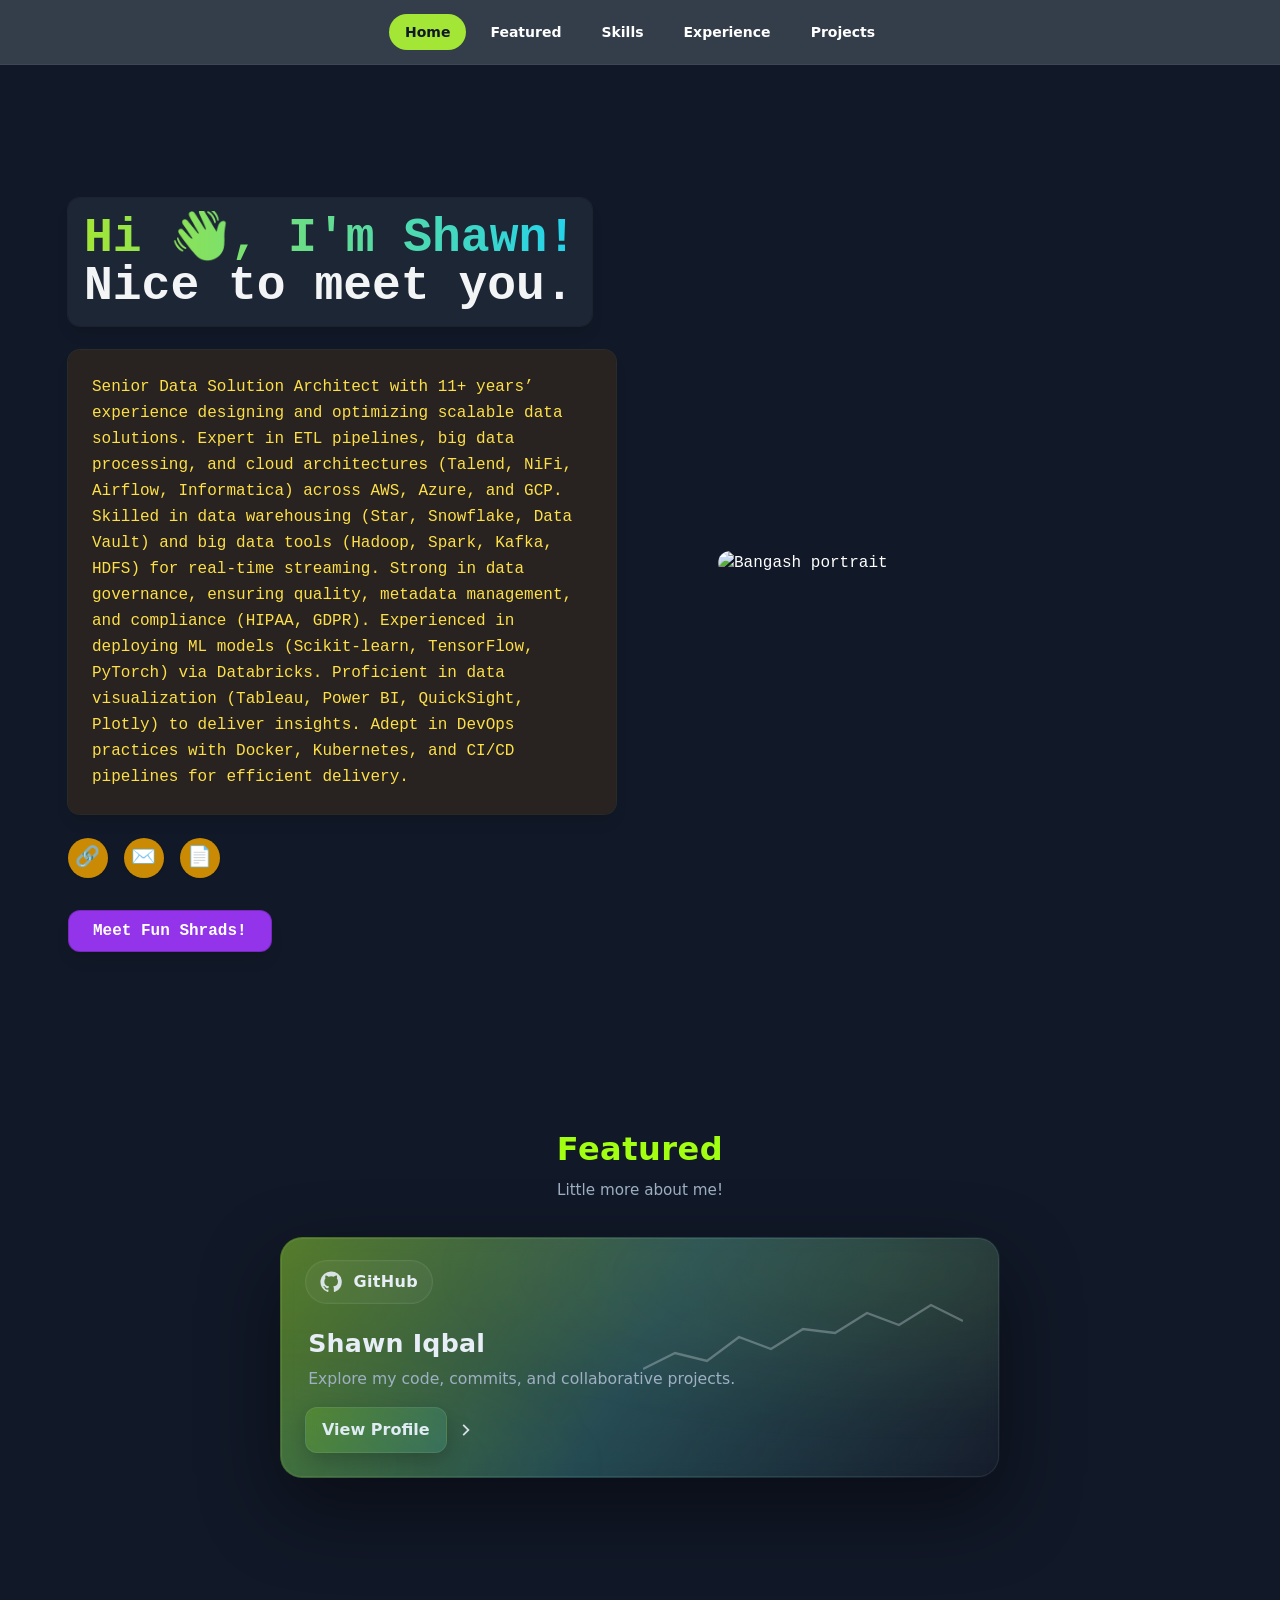
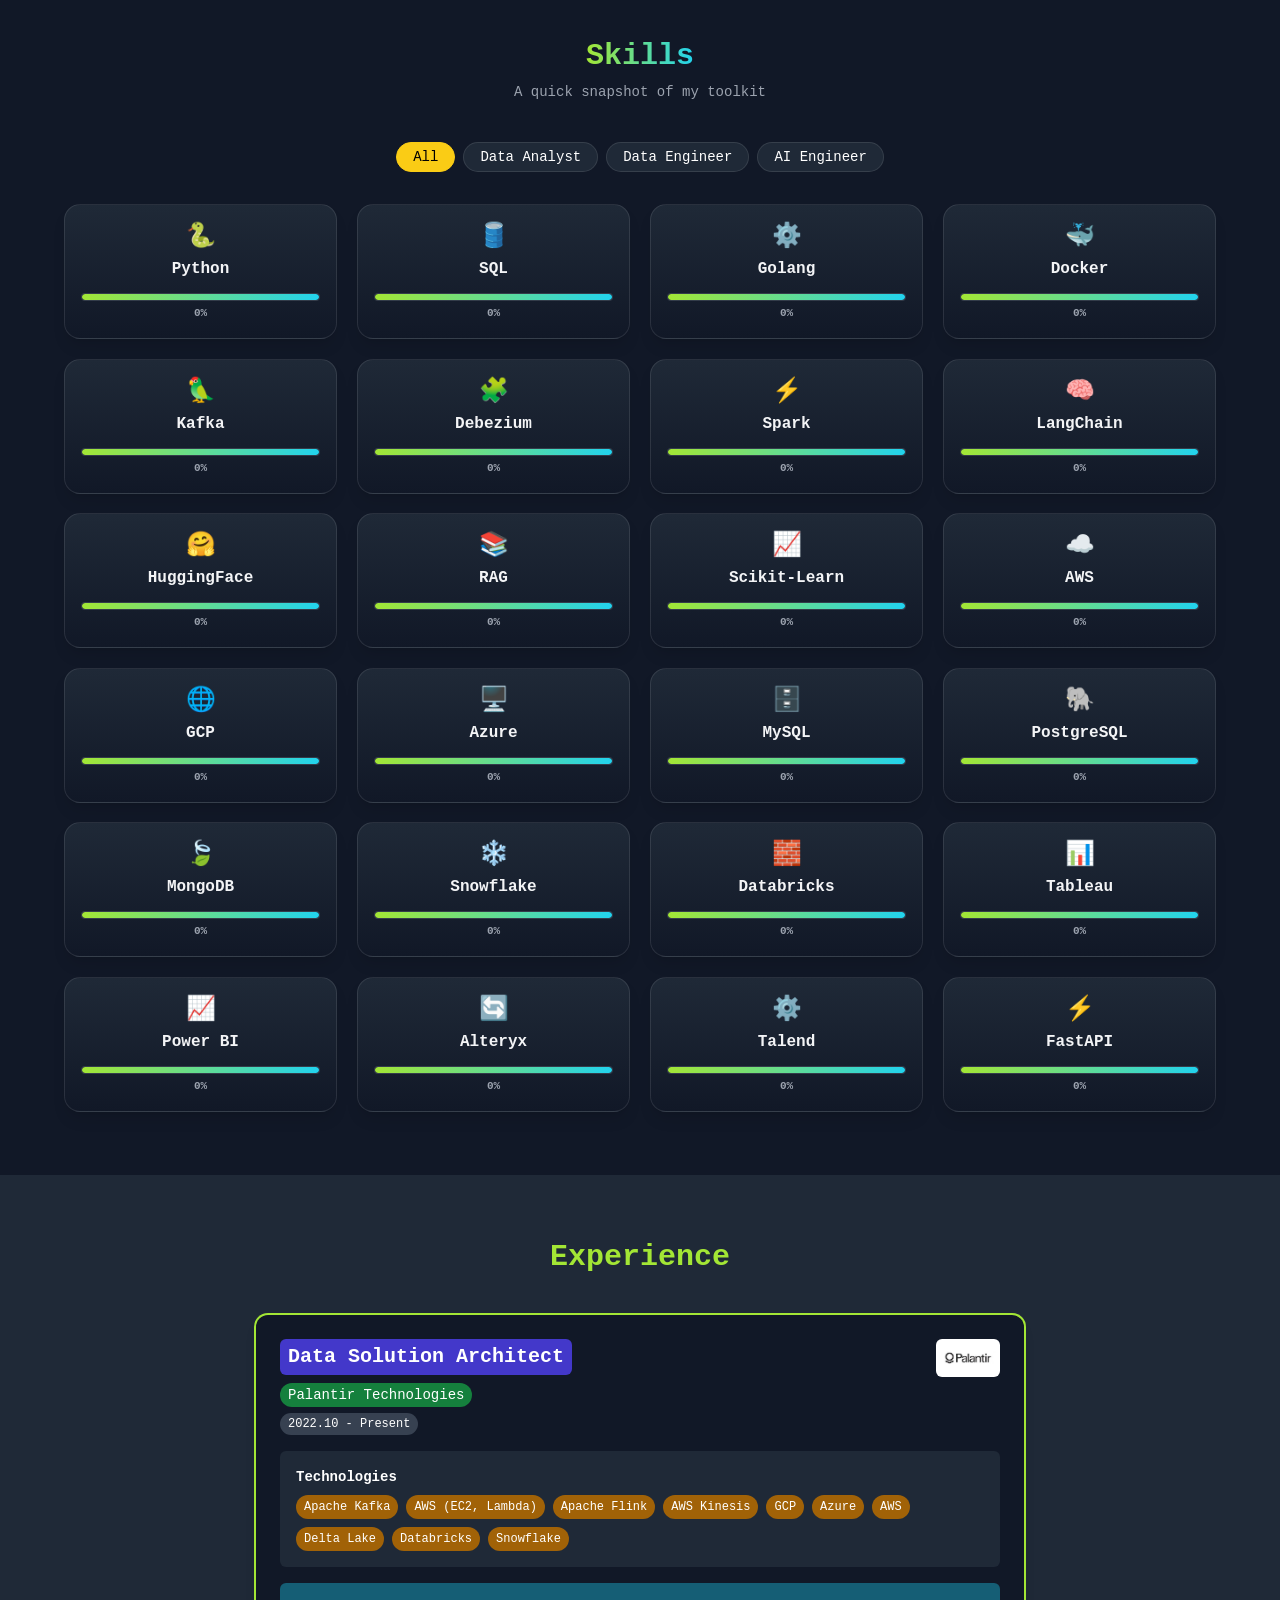
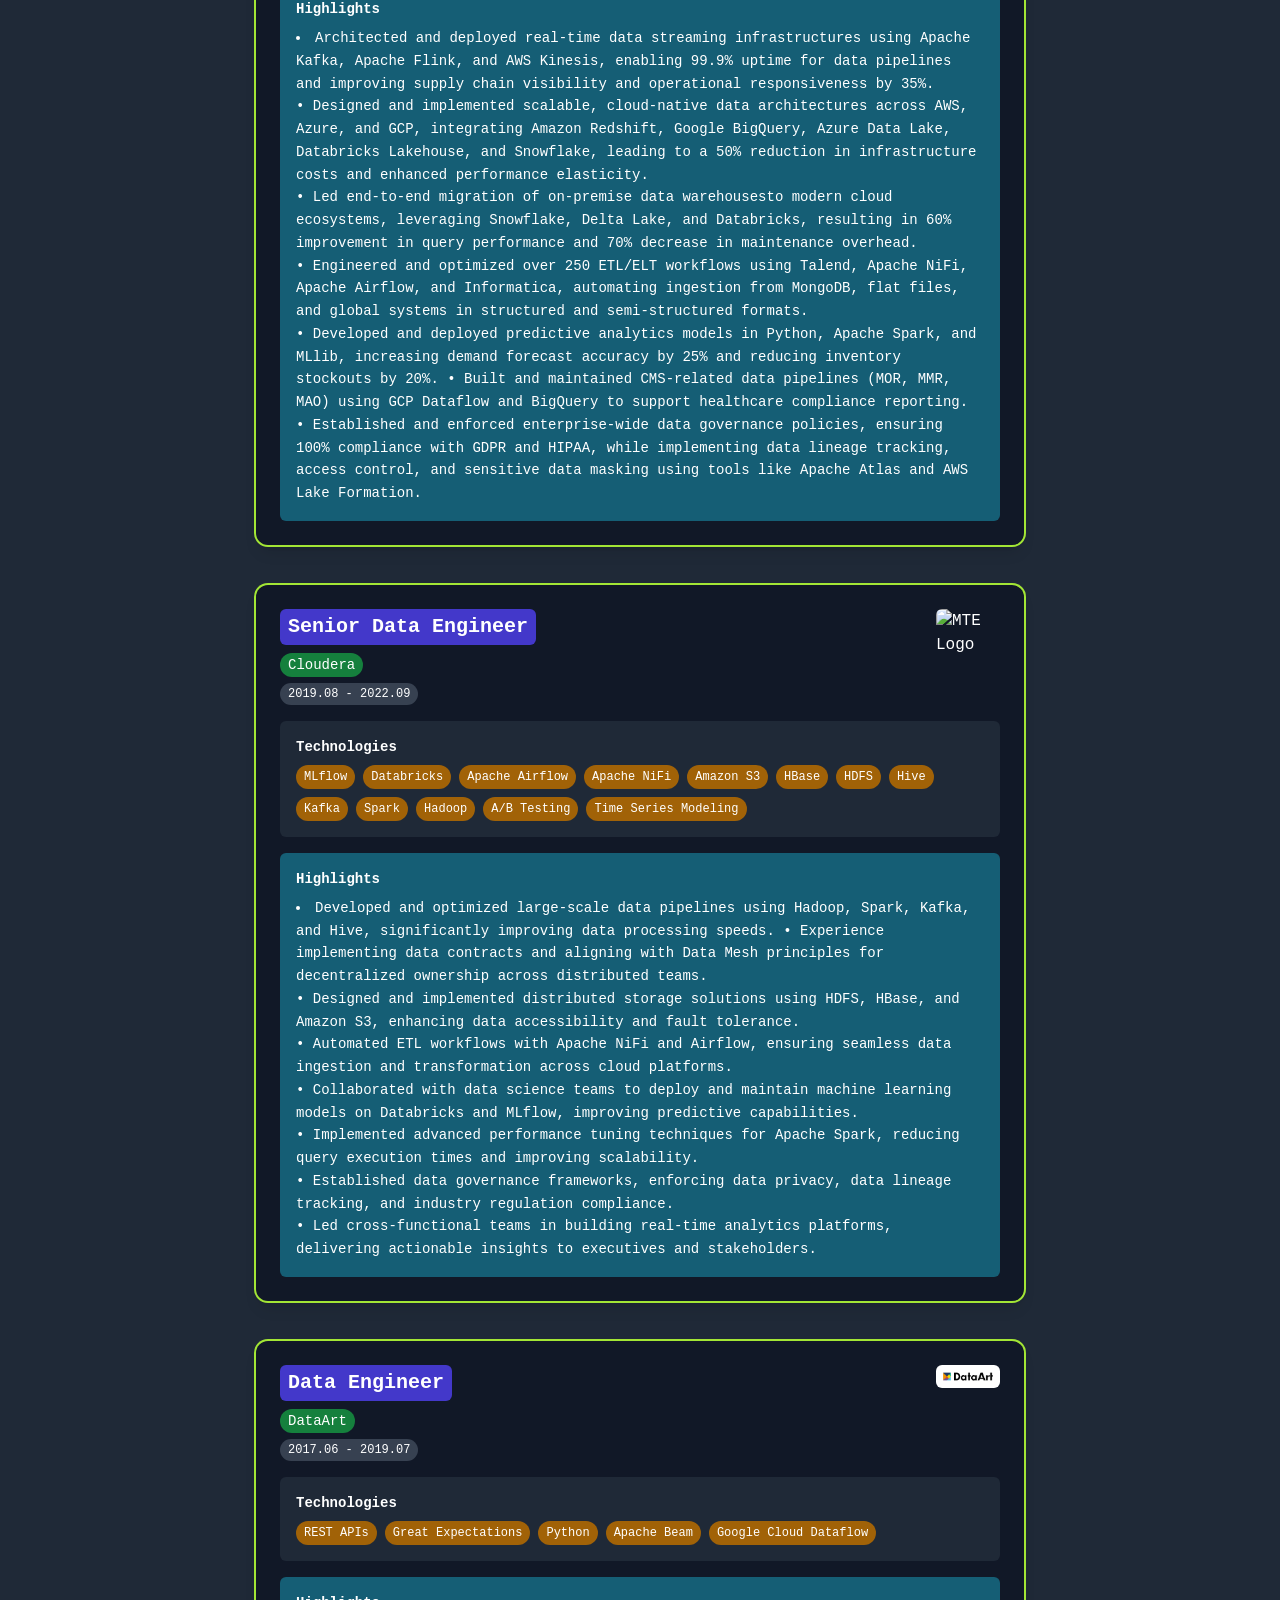
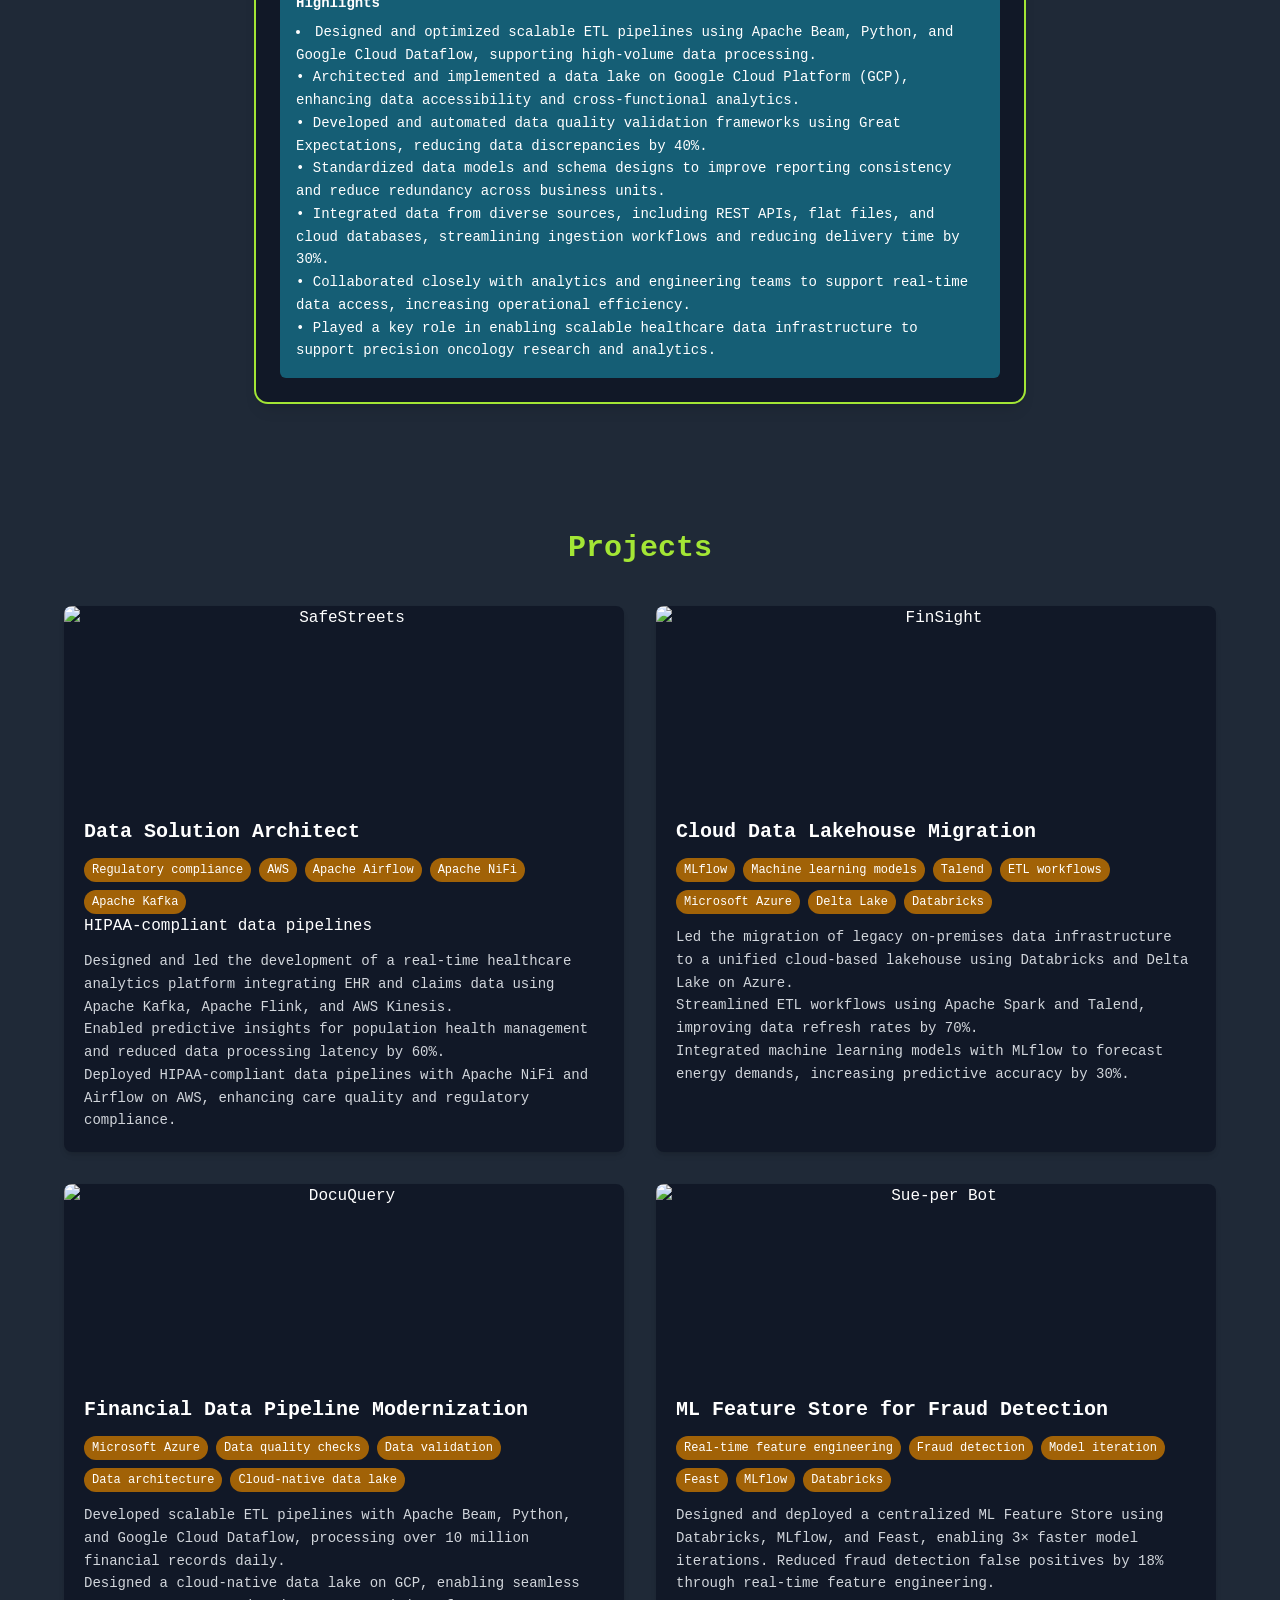
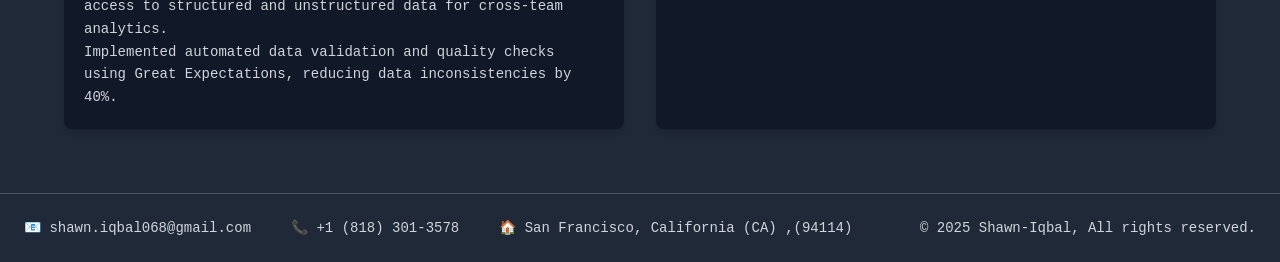
==== commit 4a60e666: "Auto-generated commit" ====
--- a/index.html
+++ b/index.html
@@ -1,12 +1,12 @@
 <!DOCTYPE html><html lang="en" data-critters-container><head>
     <meta charset="utf-8">
     <title>Shawn-portfolio</title>
-    <base href="/my-folio/">
+    <base href="/demo/">
     <meta name="viewport" content="width=device-width, initial-scale=1">
   <style>*,:before,:after{--tw-border-spacing-x: 0;--tw-border-spacing-y: 0;--tw-translate-x: 0;--tw-translate-y: 0;--tw-rotate: 0;--tw-skew-x: 0;--tw-skew-y: 0;--tw-scale-x: 1;--tw-scale-y: 1;--tw-pan-x: ;--tw-pan-y: ;--tw-pinch-zoom: ;--tw-scroll-snap-strictness: proximity;--tw-gradient-from-position: ;--tw-gradient-via-position: ;--tw-gradient-to-position: ;--tw-ordinal: ;--tw-slashed-zero: ;--tw-numeric-figure: ;--tw-numeric-spacing: ;--tw-numeric-fraction: ;--tw-ring-inset: ;--tw-ring-offset-width: 0px;--tw-ring-offset-color: #fff;--tw-ring-color: rgb(59 130 246 / .5);--tw-ring-offset-shadow: 0 0 #0000;--tw-ring-shadow: 0 0 #0000;--tw-shadow: 0 0 #0000;--tw-shadow-colored: 0 0 #0000;--tw-blur: ;--tw-brightness: ;--tw-contrast: ;--tw-grayscale: ;--tw-hue-rotate: ;--tw-invert: ;--tw-saturate: ;--tw-sepia: ;--tw-drop-shadow: ;--tw-backdrop-blur: ;--tw-backdrop-brightness: ;--tw-backdrop-contrast: ;--tw-backdrop-grayscale: ;--tw-backdrop-hue-rotate: ;--tw-backdrop-invert: ;--tw-backdrop-opacity: ;--tw-backdrop-saturate: ;--tw-backdrop-sepia: ;--tw-contain-size: ;--tw-contain-layout: ;--tw-contain-paint: ;--tw-contain-style: }*,:before,:after{box-sizing:border-box;border-width:0;border-style:solid;border-color:#e5e7eb}:before,:after{--tw-content: ""}html{line-height:1.5;-webkit-text-size-adjust:100%;-moz-tab-size:4;tab-size:4;font-family:ui-sans-serif,system-ui,sans-serif,"Apple Color Emoji","Segoe UI Emoji",Segoe UI Symbol,"Noto Color Emoji";font-feature-settings:normal;font-variation-settings:normal;-webkit-tap-highlight-color:transparent}body{margin:0;line-height:inherit}h1,h2,h3,h4{font-size:inherit;font-weight:inherit}a{color:inherit;text-decoration:inherit}button{font-family:inherit;font-feature-settings:inherit;font-variation-settings:inherit;font-size:100%;font-weight:inherit;line-height:inherit;letter-spacing:inherit;color:inherit;margin:0;padding:0}button{text-transform:none}button{-webkit-appearance:button;background-color:transparent;background-image:none}h1,h2,h3,h4,p{margin:0}ul{list-style:none;margin:0;padding:0}button{cursor:pointer}img,svg{display:block;vertical-align:middle}img{max-width:100%;height:auto}.container{width:100%}@media (min-width: 640px){.container{max-width:640px}}@media (min-width: 768px){.container{max-width:768px}}@media (min-width: 1024px){.container{max-width:1024px}}@media (min-width: 1280px){.container{max-width:1280px}}@media (min-width: 1536px){.container{max-width:1536px}}.pointer-events-none{pointer-events:none}.absolute{position:absolute}.relative{position:relative}.sticky{position:sticky}.inset-0{inset:0}.top-0{top:0}.z-50{z-index:50}.mx-auto{margin-left:auto;margin-right:auto}.mb-1{margin-bottom:.25rem}.mb-10{margin-bottom:2.5rem}.mb-2{margin-bottom:.5rem}.mb-8{margin-bottom:2rem}.mt-1{margin-top:.25rem}.mt-2{margin-top:.5rem}.mt-3{margin-top:.75rem}.inline-block{display:inline-block}.flex{display:flex}.inline-flex{display:inline-flex}.grid{display:grid}.hidden{display:none}.h-10{height:2.5rem}.h-16{height:4rem}.h-2{height:.5rem}.h-48{height:12rem}.h-full{height:100%}.h-px{height:1px}.min-h-screen{min-height:100vh}.w-10{width:2.5rem}.w-16{width:4rem}.w-fit{width:fit-content}.w-full{width:100%}.max-w-2xl{max-width:42rem}.max-w-3xl{max-width:48rem}.max-w-6xl{max-width:72rem}.max-w-md{max-width:28rem}.flex-1{flex:1 1 0%}.select-none{-webkit-user-select:none;user-select:none}.list-inside{list-style-position:inside}.list-disc{list-style-type:disc}.grid-cols-1{grid-template-columns:repeat(1,minmax(0,1fr))}.grid-cols-2{grid-template-columns:repeat(2,minmax(0,1fr))}.flex-col{flex-direction:column}.flex-wrap{flex-wrap:wrap}.items-start{align-items:flex-start}.items-center{align-items:center}.justify-center{justify-content:center}.justify-between{justify-content:space-between}.gap-12{gap:3rem}.gap-2{gap:.5rem}.gap-4{gap:1rem}.gap-8{gap:2rem}.space-y-10>:not([hidden])~:not([hidden]){--tw-space-y-reverse: 0;margin-top:calc(2.5rem * calc(1 - var(--tw-space-y-reverse)));margin-bottom:calc(2.5rem * var(--tw-space-y-reverse))}.space-y-2>:not([hidden])~:not([hidden]){--tw-space-y-reverse: 0;margin-top:calc(.5rem * calc(1 - var(--tw-space-y-reverse)));margin-bottom:calc(.5rem * var(--tw-space-y-reverse))}.space-y-3>:not([hidden])~:not([hidden]){--tw-space-y-reverse: 0;margin-top:calc(.75rem * calc(1 - var(--tw-space-y-reverse)));margin-bottom:calc(.75rem * var(--tw-space-y-reverse))}.space-y-4>:not([hidden])~:not([hidden]){--tw-space-y-reverse: 0;margin-top:calc(1rem * calc(1 - var(--tw-space-y-reverse)));margin-bottom:calc(1rem * var(--tw-space-y-reverse))}.space-y-6>:not([hidden])~:not([hidden]){--tw-space-y-reverse: 0;margin-top:calc(1.5rem * calc(1 - var(--tw-space-y-reverse)));margin-bottom:calc(1.5rem * var(--tw-space-y-reverse))}.overflow-hidden{overflow:hidden}.rounded-2xl{border-radius:1rem}.rounded-3xl{border-radius:1.5rem}.rounded-full{border-radius:9999px}.rounded-lg{border-radius:.5rem}.rounded-md{border-radius:.375rem}.rounded-xl{border-radius:.75rem}.border{border-width:1px}.border-t{border-top-width:1px}.border-black\/20{border-color:#0003}.border-gray-600{--tw-border-opacity: 1;border-color:rgb(75 85 99 / var(--tw-border-opacity, 1))}.border-white\/10{border-color:#ffffff1a}.border-yellow-400{--tw-border-opacity: 1;border-color:rgb(250 204 21 / var(--tw-border-opacity, 1))}.bg-cyan-800{--tw-bg-opacity: 1;background-color:rgb(21 94 117 / var(--tw-bg-opacity, 1))}.bg-gray-700{--tw-bg-opacity: 1;background-color:rgb(55 65 81 / var(--tw-bg-opacity, 1))}.bg-gray-800{--tw-bg-opacity: 1;background-color:rgb(31 41 55 / var(--tw-bg-opacity, 1))}.bg-gray-800\/80{background-color:#1f2937cc}.bg-gray-800\/90{background-color:#1f2937e6}.bg-gray-900{--tw-bg-opacity: 1;background-color:rgb(17 24 39 / var(--tw-bg-opacity, 1))}.bg-green-700{--tw-bg-opacity: 1;background-color:rgb(21 128 61 / var(--tw-bg-opacity, 1))}.bg-indigo-700{--tw-bg-opacity: 1;background-color:rgb(67 56 202 / var(--tw-bg-opacity, 1))}.bg-lime-400{--tw-bg-opacity: 1;background-color:rgb(163 230 53 / var(--tw-bg-opacity, 1))}.bg-purple-600{--tw-bg-opacity: 1;background-color:rgb(147 51 234 / var(--tw-bg-opacity, 1))}.bg-white\/5{background-color:#ffffff0d}.bg-yellow-400{--tw-bg-opacity: 1;background-color:rgb(250 204 21 / var(--tw-bg-opacity, 1))}.bg-yellow-600{--tw-bg-opacity: 1;background-color:rgb(202 138 4 / var(--tw-bg-opacity, 1))}.bg-yellow-700{--tw-bg-opacity: 1;background-color:rgb(161 98 7 / var(--tw-bg-opacity, 1))}.bg-yellow-800\/20{background-color:#854d0e33}.bg-\[radial-gradient\(220px_140px_at_var\(--mx\,50\%\)_var\(--my\,50\%\)\,rgba\(163\,230\,53\,0\.12\)\,transparent_60\%\)\]{background-image:radial-gradient(220px 140px at var(--mx,50%) var(--my,50%),rgba(163,230,53,.12),transparent 60%)}.bg-\[radial-gradient\(320px_220px_at_var\(--mx\,50\%\)_var\(--my\,50\%\)\,rgba\(163\,230\,53\,0\.10\)\,transparent_60\%\)\]{background-image:radial-gradient(320px 220px at var(--mx,50%) var(--my,50%),rgba(163,230,53,.1),transparent 60%)}.bg-gradient-to-b{background-image:linear-gradient(to bottom,var(--tw-gradient-stops))}.bg-gradient-to-r{background-image:linear-gradient(to right,var(--tw-gradient-stops))}.from-gray-800{--tw-gradient-from: #1f2937 var(--tw-gradient-from-position);--tw-gradient-to: rgb(31 41 55 / 0) var(--tw-gradient-to-position);--tw-gradient-stops: var(--tw-gradient-from), var(--tw-gradient-to)}.from-lime-400{--tw-gradient-from: #a3e635 var(--tw-gradient-from-position);--tw-gradient-to: rgb(163 230 53 / 0) var(--tw-gradient-to-position);--tw-gradient-stops: var(--tw-gradient-from), var(--tw-gradient-to)}.to-cyan-400{--tw-gradient-to: #22d3ee var(--tw-gradient-to-position)}.to-gray-900{--tw-gradient-to: #111827 var(--tw-gradient-to-position)}.bg-clip-text{background-clip:text}.object-contain{object-fit:contain}.object-cover{object-fit:cover}.p-1{padding:.25rem}.p-4{padding:1rem}.p-5{padding:1.25rem}.p-6{padding:1.5rem}.px-2{padding-left:.5rem;padding-right:.5rem}.px-4{padding-left:1rem;padding-right:1rem}.px-6{padding-left:1.5rem;padding-right:1.5rem}.py-1{padding-top:.25rem;padding-bottom:.25rem}.py-12{padding-top:3rem;padding-bottom:3rem}.py-16{padding-top:4rem;padding-bottom:4rem}.py-2{padding-top:.5rem;padding-bottom:.5rem}.py-4{padding-top:1rem;padding-bottom:1rem}.py-6{padding-top:1.5rem;padding-bottom:1.5rem}.pb-3{padding-bottom:.75rem}.text-left{text-align:left}.text-center{text-align:center}.font-mono{font-family:ui-monospace,SFMono-Regular,Menlo,Monaco,Consolas,Liberation Mono,Courier New,monospace}.text-2xl{font-size:1.5rem;line-height:2rem}.text-3xl{font-size:1.875rem;line-height:2.25rem}.text-4xl{font-size:2.25rem;line-height:2.5rem}.text-\[11px\]{font-size:11px}.text-base{font-size:1rem;line-height:1.5rem}.text-sm{font-size:.875rem;line-height:1.25rem}.text-xl{font-size:1.25rem;line-height:1.75rem}.text-xs{font-size:.75rem;line-height:1rem}.font-bold{font-weight:700}.font-extrabold{font-weight:800}.font-semibold{font-weight:600}.leading-relaxed{line-height:1.625}.leading-tight{line-height:1.25}.text-black{--tw-text-opacity: 1;color:rgb(0 0 0 / var(--tw-text-opacity, 1))}.text-gray-100{--tw-text-opacity: 1;color:rgb(243 244 246 / var(--tw-text-opacity, 1))}.text-gray-300{--tw-text-opacity: 1;color:rgb(209 213 219 / var(--tw-text-opacity, 1))}.text-gray-400{--tw-text-opacity: 1;color:rgb(156 163 175 / var(--tw-text-opacity, 1))}.text-gray-900{--tw-text-opacity: 1;color:rgb(17 24 39 / var(--tw-text-opacity, 1))}.text-lime-300{--tw-text-opacity: 1;color:rgb(190 242 100 / var(--tw-text-opacity, 1))}.text-lime-400{--tw-text-opacity: 1;color:rgb(163 230 53 / var(--tw-text-opacity, 1))}.text-transparent{color:transparent}.text-white{--tw-text-opacity: 1;color:rgb(255 255 255 / var(--tw-text-opacity, 1))}.text-yellow-300{--tw-text-opacity: 1;color:rgb(253 224 71 / var(--tw-text-opacity, 1))}.opacity-0{opacity:0}.shadow{--tw-shadow: 0 1px 3px 0 rgb(0 0 0 / .1), 0 1px 2px -1px rgb(0 0 0 / .1);--tw-shadow-colored: 0 1px 3px 0 var(--tw-shadow-color), 0 1px 2px -1px var(--tw-shadow-color);box-shadow:var(--tw-ring-offset-shadow, 0 0 #0000),var(--tw-ring-shadow, 0 0 #0000),var(--tw-shadow)}.shadow-2xl{--tw-shadow: 0 25px 50px -12px rgb(0 0 0 / .25);--tw-shadow-colored: 0 25px 50px -12px var(--tw-shadow-color);box-shadow:var(--tw-ring-offset-shadow, 0 0 #0000),var(--tw-ring-shadow, 0 0 #0000),var(--tw-shadow)}.shadow-lg{--tw-shadow: 0 10px 15px -3px rgb(0 0 0 / .1), 0 4px 6px -4px rgb(0 0 0 / .1);--tw-shadow-colored: 0 10px 15px -3px var(--tw-shadow-color), 0 4px 6px -4px var(--tw-shadow-color);box-shadow:var(--tw-ring-offset-shadow, 0 0 #0000),var(--tw-ring-shadow, 0 0 #0000),var(--tw-shadow)}.shadow-md{--tw-shadow: 0 4px 6px -1px rgb(0 0 0 / .1), 0 2px 4px -2px rgb(0 0 0 / .1);--tw-shadow-colored: 0 4px 6px -1px var(--tw-shadow-color), 0 2px 4px -2px var(--tw-shadow-color);box-shadow:var(--tw-ring-offset-shadow, 0 0 #0000),var(--tw-ring-shadow, 0 0 #0000),var(--tw-shadow)}.ring-1{--tw-ring-offset-shadow: var(--tw-ring-inset) 0 0 0 var(--tw-ring-offset-width) var(--tw-ring-offset-color);--tw-ring-shadow: var(--tw-ring-inset) 0 0 0 calc(1px + var(--tw-ring-offset-width)) var(--tw-ring-color);box-shadow:var(--tw-ring-offset-shadow),var(--tw-ring-shadow),var(--tw-shadow, 0 0 #0000)}.ring-2{--tw-ring-offset-shadow: var(--tw-ring-inset) 0 0 0 var(--tw-ring-offset-width) var(--tw-ring-offset-color);--tw-ring-shadow: var(--tw-ring-inset) 0 0 0 calc(2px + var(--tw-ring-offset-width)) var(--tw-ring-color);box-shadow:var(--tw-ring-offset-shadow),var(--tw-ring-shadow),var(--tw-shadow, 0 0 #0000)}.ring-lime-400{--tw-ring-opacity: 1;--tw-ring-color: rgb(163 230 53 / var(--tw-ring-opacity, 1))}.ring-white\/5{--tw-ring-color: rgb(255 255 255 / .05)}.ring-yellow-300\/10{--tw-ring-color: rgb(253 224 71 / .1)}.backdrop-blur{--tw-backdrop-blur: blur(8px);-webkit-backdrop-filter:var(--tw-backdrop-blur) var(--tw-backdrop-brightness) var(--tw-backdrop-contrast) var(--tw-backdrop-grayscale) var(--tw-backdrop-hue-rotate) var(--tw-backdrop-invert) var(--tw-backdrop-opacity) var(--tw-backdrop-saturate) var(--tw-backdrop-sepia);backdrop-filter:var(--tw-backdrop-blur) var(--tw-backdrop-brightness) var(--tw-backdrop-contrast) var(--tw-backdrop-grayscale) var(--tw-backdrop-hue-rotate) var(--tw-backdrop-invert) var(--tw-backdrop-opacity) var(--tw-backdrop-saturate) var(--tw-backdrop-sepia)}.transition{transition-property:color,background-color,border-color,text-decoration-color,fill,stroke,opacity,box-shadow,transform,filter,backdrop-filter;transition-timing-function:cubic-bezier(.4,0,.2,1);transition-duration:.15s}.transition-\[max-height\,opacity\]{transition-property:max-height,opacity;transition-timing-function:cubic-bezier(.4,0,.2,1);transition-duration:.15s}.transition-transform{transition-property:transform;transition-timing-function:cubic-bezier(.4,0,.2,1);transition-duration:.15s}.duration-200{transition-duration:.2s}.duration-300{transition-duration:.3s}.will-change-transform{will-change:transform}.hover\:scale-110:hover{--tw-scale-x: 1.1;--tw-scale-y: 1.1;transform:translate(var(--tw-translate-x),var(--tw-translate-y)) rotate(var(--tw-rotate)) skew(var(--tw-skew-x)) skewY(var(--tw-skew-y)) scaleX(var(--tw-scale-x)) scaleY(var(--tw-scale-y))}.hover\:border-lime-400\/40:hover{border-color:#a3e63566}.hover\:border-lime-400\/60:hover{border-color:#a3e63599}.hover\:bg-purple-700:hover{--tw-bg-opacity: 1;background-color:rgb(126 34 206 / var(--tw-bg-opacity, 1))}.hover\:bg-white\/5:hover{background-color:#ffffff0d}.hover\:text-lime-300:hover{--tw-text-opacity: 1;color:rgb(190 242 100 / var(--tw-text-opacity, 1))}.hover\:shadow-xl:hover{--tw-shadow: 0 20px 25px -5px rgb(0 0 0 / .1), 0 8px 10px -6px rgb(0 0 0 / .1);--tw-shadow-colored: 0 20px 25px -5px var(--tw-shadow-color), 0 8px 10px -6px var(--tw-shadow-color);box-shadow:var(--tw-ring-offset-shadow, 0 0 #0000),var(--tw-ring-shadow, 0 0 #0000),var(--tw-shadow)}.hover\:shadow-lime-400\/10:hover{--tw-shadow-color: rgb(163 230 53 / .1);--tw-shadow: var(--tw-shadow-colored)}.hover\:ring-2:hover{--tw-ring-offset-shadow: var(--tw-ring-inset) 0 0 0 var(--tw-ring-offset-width) var(--tw-ring-offset-color);--tw-ring-shadow: var(--tw-ring-inset) 0 0 0 calc(2px + var(--tw-ring-offset-width)) var(--tw-ring-color);box-shadow:var(--tw-ring-offset-shadow),var(--tw-ring-shadow),var(--tw-shadow, 0 0 #0000)}.hover\:ring-lime-400:hover{--tw-ring-opacity: 1;--tw-ring-color: rgb(163 230 53 / var(--tw-ring-opacity, 1))}.group:hover .group-hover\:opacity-100{opacity:1}@supports (backdrop-filter: var(--tw)){.supports-\[backdrop-filter\]\:bg-gray-800\/90{background-color:#1f2937e6}}@media (min-width: 640px){.sm\:grid-cols-3{grid-template-columns:repeat(3,minmax(0,1fr))}}@media (min-width: 768px){.md\:flex{display:flex}.md\:hidden{display:none}.md\:grid-cols-2{grid-template-columns:repeat(2,minmax(0,1fr))}.md\:grid-cols-4{grid-template-columns:repeat(4,minmax(0,1fr))}.md\:gap-5{gap:1.25rem}}@media (min-width: 1024px){.lg\:flex{display:flex}.lg\:flex-row{flex-direction:row}.lg\:items-center{align-items:center}.lg\:justify-between{justify-content:space-between}.lg\:space-x-10>:not([hidden])~:not([hidden]){--tw-space-x-reverse: 0;margin-right:calc(2.5rem * var(--tw-space-x-reverse));margin-left:calc(2.5rem * calc(1 - var(--tw-space-x-reverse)))}.lg\:space-y-0>:not([hidden])~:not([hidden]){--tw-space-y-reverse: 0;margin-top:calc(0px * calc(1 - var(--tw-space-y-reverse)));margin-bottom:calc(0px * var(--tw-space-y-reverse))}.lg\:text-left{text-align:left}.lg\:text-right{text-align:right}.lg\:text-5xl{font-size:3rem;line-height:1}}
-</style><link rel="stylesheet" href="styles-4BBY7R4A.css" media="print" onload="this.media='all'"><noscript><link rel="stylesheet" href="styles-4BBY7R4A.css"></noscript><style ng-app-id="ng">[_nghost-ng-c229088537]{--bg: #111827;--panel: rgba(20, 24, 30, .7);--border: rgba(255, 255, 255, .08);--text: #e8eef7;--muted: #9fb0c3;--accent: #a3ff12;--accent-2: #4fd1c5;display:block}.section-wrap[_ngcontent-ng-c229088537]{background-color:#111827;padding:4rem 1rem 6rem}.section-head[_ngcontent-ng-c229088537]{text-align:center;margin-bottom:2.25rem}.section-head[_ngcontent-ng-c229088537]   h2[_ngcontent-ng-c229088537]{color:var(--accent);font-weight:800;letter-spacing:.5px;font-size:clamp(1.6rem,1.2rem + 1vw,2rem)}.section-head[_ngcontent-ng-c229088537]   p[_ngcontent-ng-c229088537]{margin-top:.35rem;color:var(--muted);font-size:.95rem}.grid-wrap[_ngcontent-ng-c229088537]{display:grid;place-items:center}.gh-card[_ngcontent-ng-c229088537]{position:relative;width:min(720px,92vw);border-radius:22px;padding:22px 24px 24px;text-decoration:none;color:var(--text);background:linear-gradient(180deg,#ffffff0f,#ffffff05) padding-box,linear-gradient(120deg,#a3ff1266,#4fd1c540,#fff0) border-box;border:1px solid transparent;box-shadow:0 30px 80px #00000073,inset 0 0 0 1px var(--border);overflow:hidden;transform-style:preserve-3d;-webkit-backdrop-filter:blur(8px);backdrop-filter:blur(8px);will-change:transform}.gh-card[_ngcontent-ng-c229088537]:before{content:"";position:absolute;inset:0;background:radial-gradient(220px 220px at var(--mx, -1000px) var(--my, -1000px),rgba(255,255,255,.14),rgba(255,255,255,.02) 60%,transparent 70%);pointer-events:none;mix-blend-mode:screen}.ambient-glow[_ngcontent-ng-c229088537]{position:absolute;inset:-40%;background:radial-gradient(60% 60% at 70% 30%,rgba(163,255,18,.08) 0%,transparent 60%),radial-gradient(45% 45% at 20% 75%,rgba(79,209,197,.1) 0%,transparent 60%);filter:blur(24px);pointer-events:none}.shine[_ngcontent-ng-c229088537]{position:absolute;width:150px;height:150px;left:-9999px;top:-9999px;background:radial-gradient(circle at center,rgba(255,255,255,.18),transparent 60%);mix-blend-mode:screen;pointer-events:none}.gh-badge[_ngcontent-ng-c229088537]{display:inline-flex;align-items:center;gap:.7rem;padding:.55rem .9rem;border-radius:999px;background:#ffffff0a;border:1px solid var(--border);box-shadow:inset 0 0 0 1px #ffffff05}.gh-logo[_ngcontent-ng-c229088537]{width:22px;height:22px;opacity:.9}.gh-title[_ngcontent-ng-c229088537]{font-weight:700;letter-spacing:.3px}.gh-body[_ngcontent-ng-c229088537]{padding:1rem .2rem 0;position:relative}.handle[_ngcontent-ng-c229088537]{margin:.35rem 0 .25rem;font-size:clamp(1.25rem,1.1rem + .6vw,1.65rem);font-weight:800;letter-spacing:.2px}.subtitle[_ngcontent-ng-c229088537]{color:var(--muted);max-width:60ch;line-height:1.55;font-size:.98rem}.hero-img[_ngcontent-ng-c229088537]{position:absolute;right:12px;bottom:6px;opacity:.3;transform:translateZ(30px);pointer-events:none}.graph[_ngcontent-ng-c229088537]{width:clamp(180px,32vw,320px);height:auto}.gh-footer[_ngcontent-ng-c229088537]{margin-top:1rem;display:inline-flex;align-items:center;gap:.5rem;font-weight:700}.cta[_ngcontent-ng-c229088537]{display:inline-block;padding:.6rem 1rem;border-radius:12px;background:linear-gradient(120deg,#a3ff1229,#4fd1c529);border:1px solid var(--border);transition:transform .25s ease,box-shadow .25s ease;box-shadow:0 8px 22px #00000040}.arrow[_ngcontent-ng-c229088537]{width:22px;height:22px;transition:transform .25s ease;opacity:.9}.gh-card[_ngcontent-ng-c229088537]:hover   .cta[_ngcontent-ng-c229088537]{transform:translateY(-1px)}.gh-card[_ngcontent-ng-c229088537]:hover   .arrow[_ngcontent-ng-c229088537]{transform:translate(3px)}@media (prefers-reduced-motion: reduce){.gh-card[_ngcontent-ng-c229088537]{transform:none!important}}</style><style ng-app-id="ng">[_nghost-ng-c3749496735]{display:block}#skills[_ngcontent-ng-c3749496735]   .group[_ngcontent-ng-c3749496735]{perspective:800px;transform-style:preserve-3d}</style></head>
+</style><link rel="stylesheet" href="styles-4BBY7R4A.css" media="print" onload="this.media='all'"><noscript><link rel="stylesheet" href="styles-4BBY7R4A.css"></noscript><style ng-app-id="ng">[_nghost-ng-c3461589337]{--bg: #111827;--panel: rgba(20, 24, 30, .7);--border: rgba(255, 255, 255, .08);--text: #e8eef7;--muted: #9fb0c3;--accent: #a3ff12;--accent-2: #4fd1c5;display:block}.section-wrap[_ngcontent-ng-c3461589337]{background-color:#111827;padding:4rem 1rem 6rem}.section-head[_ngcontent-ng-c3461589337]{text-align:center;margin-bottom:2.25rem}.section-head[_ngcontent-ng-c3461589337]   h2[_ngcontent-ng-c3461589337]{color:var(--accent);font-weight:800;letter-spacing:.5px;font-size:clamp(1.6rem,1.2rem + 1vw,2rem)}.section-head[_ngcontent-ng-c3461589337]   p[_ngcontent-ng-c3461589337]{margin-top:.35rem;color:var(--muted);font-size:.95rem}.grid-wrap[_ngcontent-ng-c3461589337]{display:grid;place-items:center}.gh-card[_ngcontent-ng-c3461589337]{position:relative;width:min(720px,92vw);border-radius:22px;padding:22px 24px 24px;text-decoration:none;color:var(--text);background:linear-gradient(180deg,#ffffff0f,#ffffff05) padding-box,linear-gradient(120deg,#a3ff1266,#4fd1c540,#fff0) border-box;border:1px solid transparent;box-shadow:0 30px 80px #00000073,inset 0 0 0 1px var(--border);overflow:hidden;transform-style:preserve-3d;-webkit-backdrop-filter:blur(8px);backdrop-filter:blur(8px);will-change:transform}.gh-card[_ngcontent-ng-c3461589337]:before{content:"";position:absolute;inset:0;background:radial-gradient(220px 220px at var(--mx, -1000px) var(--my, -1000px),rgba(255,255,255,.14),rgba(255,255,255,.02) 60%,transparent 70%);pointer-events:none;mix-blend-mode:screen}.ambient-glow[_ngcontent-ng-c3461589337]{position:absolute;inset:-40%;background:radial-gradient(60% 60% at 70% 30%,rgba(163,255,18,.08) 0%,transparent 60%),radial-gradient(45% 45% at 20% 75%,rgba(79,209,197,.1) 0%,transparent 60%);filter:blur(24px);pointer-events:none}.shine[_ngcontent-ng-c3461589337]{position:absolute;width:150px;height:150px;left:-9999px;top:-9999px;background:radial-gradient(circle at center,rgba(255,255,255,.18),transparent 60%);mix-blend-mode:screen;pointer-events:none}.gh-badge[_ngcontent-ng-c3461589337]{display:inline-flex;align-items:center;gap:.7rem;padding:.55rem .9rem;border-radius:999px;background:#ffffff0a;border:1px solid var(--border);box-shadow:inset 0 0 0 1px #ffffff05}.gh-logo[_ngcontent-ng-c3461589337]{width:22px;height:22px;opacity:.9}.gh-title[_ngcontent-ng-c3461589337]{font-weight:700;letter-spacing:.3px}.gh-body[_ngcontent-ng-c3461589337]{padding:1rem .2rem 0;position:relative}.handle[_ngcontent-ng-c3461589337]{margin:.35rem 0 .25rem;font-size:clamp(1.25rem,1.1rem + .6vw,1.65rem);font-weight:800;letter-spacing:.2px}.subtitle[_ngcontent-ng-c3461589337]{color:var(--muted);max-width:60ch;line-height:1.55;font-size:.98rem}.hero-img[_ngcontent-ng-c3461589337]{position:absolute;right:12px;bottom:6px;opacity:.3;transform:translateZ(30px);pointer-events:none}.graph[_ngcontent-ng-c3461589337]{width:clamp(180px,32vw,320px);height:auto}.gh-footer[_ngcontent-ng-c3461589337]{margin-top:1rem;display:inline-flex;align-items:center;gap:.5rem;font-weight:700}.cta[_ngcontent-ng-c3461589337]{display:inline-block;padding:.6rem 1rem;border-radius:12px;background:linear-gradient(120deg,#a3ff1229,#4fd1c529);border:1px solid var(--border);transition:transform .25s ease,box-shadow .25s ease;box-shadow:0 8px 22px #00000040}.arrow[_ngcontent-ng-c3461589337]{width:22px;height:22px;transition:transform .25s ease;opacity:.9}.gh-card[_ngcontent-ng-c3461589337]:hover   .cta[_ngcontent-ng-c3461589337]{transform:translateY(-1px)}.gh-card[_ngcontent-ng-c3461589337]:hover   .arrow[_ngcontent-ng-c3461589337]{transform:translate(3px)}@media (prefers-reduced-motion: reduce){.gh-card[_ngcontent-ng-c3461589337]{transform:none!important}}</style><style ng-app-id="ng">[_nghost-ng-c3749496735]{display:block}#skills[_ngcontent-ng-c3749496735]   .group[_ngcontent-ng-c3749496735]{perspective:800px;transform-style:preserve-3d}</style></head>
   <body><!--nghm-->
-    <app-root _nghost-ng-c4070505595 ng-version="18.2.13" ngh="1" ng-server-context="ssg"><app-navbar _ngcontent-ng-c4070505595 ngh="0"><nav class="sticky top-0 z-50 backdrop-blur supports-[backdrop-filter]:bg-gray-800/90 bg-gray-800 text-white"><div class="max-w-6xl mx-auto px-4"><div class="h-16 flex flex-col justify-center"><ul class="hidden md:flex justify-center items-center gap-2 text-sm font-semibold"><li><button class="px-4 py-2 rounded-full transition hover:text-lime-300 bg-lime-400 text-gray-900"> Home </button></li><li><button class="px-4 py-2 rounded-full transition hover:text-lime-300"> Featured </button></li><li><button class="px-4 py-2 rounded-full transition hover:text-lime-300"> Skills </button></li><li><button class="px-4 py-2 rounded-full transition hover:text-lime-300"> Experience </button></li><li><button class="px-4 py-2 rounded-full transition hover:text-lime-300"> Projects </button></li><!----></ul><div class="flex justify-center md:hidden"><button aria-label="Toggle menu" class="inline-flex items-center justify-center w-10 h-10 rounded-lg border border-white/10"> ☰ </button></div></div><div class="md:hidden overflow-hidden transition-[max-height,opacity] duration-300 text-center" style="max-height: 0; opacity: 0;"><ul class="pb-3 space-y-2 text-sm font-semibold"><li><button class="px-4 py-2 rounded-lg transition hover:bg-white/5 text-lime-300"> Home </button></li><li><button class="px-4 py-2 rounded-lg transition hover:bg-white/5"> Featured </button></li><li><button class="px-4 py-2 rounded-lg transition hover:bg-white/5"> Skills </button></li><li><button class="px-4 py-2 rounded-lg transition hover:bg-white/5"> Experience </button></li><li><button class="px-4 py-2 rounded-lg transition hover:bg-white/5"> Projects </button></li><!----></ul></div></div><div class="h-px w-full bg-white/5"></div></nav></app-navbar><app-hero _ngcontent-ng-c4070505595 _nghost-ng-c2710641925 ngh="1"><div _ngcontent-ng-c2710641925 id="home"><section _ngcontent-ng-c2710641925 id="hero" class="bg-gray-900 text-white px-6 py-12 font-mono overflow-hidden"><div _ngcontent-ng-c2710641925 class="max-w-6xl mx-auto flex flex-col lg:flex-row items-center gap-12 min-h-screen"><div _ngcontent-ng-c2710641925 id="hero-left" class="flex-1 space-y-6 relative rounded-2xl p-1" style="transform-style: preserve-3d;"><div _ngcontent-ng-c2710641925 class="pointer-events-none absolute inset-0 rounded-2xl opacity-0 lg:group-hover:opacity-100 transition bg-[radial-gradient(320px_220px_at_var(--mx,50%)_var(--my,50%),rgba(163,230,53,0.10),transparent_60%)]"></div><div _ngcontent-ng-c2710641925 class="bg-gray-800/90 p-4 rounded-xl w-fit shadow-lg ring-1 ring-white/5"><h1 _ngcontent-ng-c2710641925 class="text-4xl lg:text-5xl font-extrabold leading-tight"><span _ngcontent-ng-c2710641925 class="bg-gradient-to-r from-lime-400 to-cyan-400 bg-clip-text text-transparent"> Hi 👋, I'm Shawn! </span><br _ngcontent-ng-c2710641925><span _ngcontent-ng-c2710641925 class="text-gray-100">Nice to meet you.</span></h1></div><div _ngcontent-ng-c2710641925 class="bg-yellow-800/20 text-yellow-300 p-6 rounded-xl max-w-2xl text-base leading-relaxed shadow-lg ring-1 ring-yellow-300/10"><p _ngcontent-ng-c2710641925> Senior Data Solution Architect with 11+ years’ experience designing and optimizing scalable data solutions. Expert in ETL pipelines, big data processing, and cloud architectures (Talend, NiFi, Airflow, Informatica) across AWS, Azure, and GCP. Skilled in data warehousing (Star, Snowflake, Data Vault) and big data tools (Hadoop, Spark, Kafka, HDFS) for real-time streaming. Strong in data governance, ensuring quality, metadata management, and compliance (HIPAA, GDPR). Experienced in deploying ML models (Scikit-learn, TensorFlow, PyTorch) via Databricks. Proficient in data visualization (Tableau, Power BI, QuickSight, Plotly) to deliver insights. Adept in DevOps practices with Docker, Kubernetes, and CI/CD pipelines for efficient delivery. </p></div><div _ngcontent-ng-c2710641925 class="flex gap-4"><button _ngcontent-ng-c2710641925 aria-label="Links" class="w-10 h-10 bg-yellow-600 rounded-full flex items-center justify-center text-white text-xl shadow hover:shadow-xl hover:scale-110 transition"> 🔗 </button><button _ngcontent-ng-c2710641925 aria-label="Email" class="w-10 h-10 bg-yellow-600 rounded-full flex items-center justify-center text-white text-xl shadow hover:shadow-xl hover:scale-110 transition"> ✉️ </button><button _ngcontent-ng-c2710641925 aria-label="Resume" class="w-10 h-10 bg-yellow-600 rounded-full flex items-center justify-center text-white text-xl shadow hover:shadow-xl hover:scale-110 transition"> 📄 </button></div><div _ngcontent-ng-c2710641925><a _ngcontent-ng-c2710641925 href="#featured" class="inline-block mt-2 px-6 py-2 bg-purple-600 hover:bg-purple-700 text-white font-bold rounded-xl border border-black/20 shadow-lg transition"> Meet Fun Shrads! </a></div></div><div _ngcontent-ng-c2710641925 class="flex-1 flex justify-center"><img _ngcontent-ng-c2710641925 src="https://img.freepik.com/premium-photo/cartoon-man-with-glasses-computer-monitor_1103290-21981.jpg" alt="Bangash portrait" draggable="false" class="rounded-3xl object-cover shadow-2xl w-full max-w-md select-none"></div></div></section></div></app-hero><app-feature _ngcontent-ng-c4070505595 _nghost-ng-c229088537 ngh="1"><section _ngcontent-ng-c229088537 id="featured" class="section-wrap"><div _ngcontent-ng-c229088537 class="section-head"><h2 _ngcontent-ng-c229088537>Featured</h2><p _ngcontent-ng-c229088537>Little more about me!</p></div><div _ngcontent-ng-c229088537 class="grid-wrap"><a _ngcontent-ng-c229088537 href="https://github.com/shawn-devs" target="_blank" rel="noopener noreferrer" class="gh-card"><div _ngcontent-ng-c229088537 class="ambient-glow"></div><div _ngcontent-ng-c229088537 class="shine"></div><header _ngcontent-ng-c229088537 class="gh-badge"><svg _ngcontent-ng-c229088537="" viewBox="0 0 24 24" aria-hidden="true" class="gh-logo"><path _ngcontent-ng-c229088537="" fill="currentColor" d="M12 .5a11.5 11.5 0 0 0-3.64 22.42c.58.1.79-.25.79-.55v-2.1c-3.2.7-3.88-1.54-3.88-1.54-.53-1.35-1.3-1.7-1.3-1.7-1.06-.73.08-.72.08-.72 1.17.08 1.79 1.2 1.79 1.2 1.04 1.8 2.73 1.28 3.4.98.1-.76.41-1.28.74-1.58-2.56-.29-5.25-1.28-5.25-5.7 0-1.26.45-2.29 1.2-3.1-.12-.29-.52-1.47.12-3.07 0 0 .98-.32 3.2 1.18a11.1 11.1 0 0 1 5.82 0c2.22-1.5 3.2-1.18 3.2-1.18.64 1.6.24 2.78.12 3.07.75.81 1.2 1.84 1.2 3.1 0 4.43-2.69 5.4-5.26 5.69.42.37.79 1.09.79 2.2v3.26c0 .31.2.66.8.55A11.5 11.5 0 0 0 12 .5Z"/></svg><span _ngcontent-ng-c229088537 class="gh-title">GitHub</span></header><div _ngcontent-ng-c229088537 class="gh-body"><h3 _ngcontent-ng-c229088537 class="handle">Shawn IQbal</h3><p _ngcontent-ng-c229088537 class="subtitle"> Explore my code, commits, and collaborative projects. </p><div _ngcontent-ng-c229088537 class="hero-img"><svg _ngcontent-ng-c229088537="" viewBox="0 0 400 140" class="graph"><polyline _ngcontent-ng-c229088537="" fill="none" stroke="currentColor" stroke-width="3" points="0,120 40,100 80,110 120,80 160,95 200,70 240,75 280,50 320,65 360,40 400,60"/></svg></div></div><footer _ngcontent-ng-c229088537 class="gh-footer"><span _ngcontent-ng-c229088537 class="cta">View Profile</span><svg _ngcontent-ng-c229088537="" viewBox="0 0 24 24" aria-hidden="true" class="arrow"><path _ngcontent-ng-c229088537="" fill="currentColor" d="M13.172 12 8.222 7.05l1.414-1.414L16 12l-6.364 6.364-1.414-1.414z"/></svg></footer></a></div></section></app-feature><app-skill _ngcontent-ng-c4070505595 _nghost-ng-c3749496735 ngh="2"><section _ngcontent-ng-c3749496735 id="skills" class="bg-gray-900 text-white py-16 px-4 font-mono"><div _ngcontent-ng-c3749496735 class="max-w-6xl mx-auto"><div _ngcontent-ng-c3749496735 class="text-center mb-10"><h2 _ngcontent-ng-c3749496735 class="text-3xl font-extrabold"><span _ngcontent-ng-c3749496735 class="bg-gradient-to-r from-lime-400 to-cyan-400 bg-clip-text text-transparent"> Skills </span></h2><p _ngcontent-ng-c3749496735 class="text-sm text-gray-400 mt-2">A quick snapshot of my toolkit</p></div><div _ngcontent-ng-c3749496735 class="flex flex-wrap gap-2 mb-8 justify-center"><button _ngcontent-ng-c3749496735 class="px-4 py-1 rounded-full text-sm border transition bg-yellow-400 text-black border-yellow-400"> All </button><button _ngcontent-ng-c3749496735 class="px-4 py-1 rounded-full text-sm border transition bg-gray-800 border-white/10 hover:border-lime-400/60"> Data Analyst </button><button _ngcontent-ng-c3749496735 class="px-4 py-1 rounded-full text-sm border transition bg-gray-800 border-white/10 hover:border-lime-400/60"> Data Engineer </button><button _ngcontent-ng-c3749496735 class="px-4 py-1 rounded-full text-sm border transition bg-gray-800 border-white/10 hover:border-lime-400/60"> AI Engineer </button></div><div _ngcontent-ng-c3749496735 class="grid grid-cols-2 sm:grid-cols-3 md:grid-cols-4 gap-4 md:gap-5"><div _ngcontent-ng-c3749496735 class="group relative rounded-2xl px-4 py-4 text-center font-semibold bg-gradient-to-b from-gray-800 to-gray-900 border border-white/10 shadow-lg hover:border-lime-400/40 hover:shadow-lime-400/10 transition-transform duration-200 will-change-transform will-change-opacity"><div _ngcontent-ng-c3749496735 class="text-2xl mb-1">🐍</div><div _ngcontent-ng-c3749496735 class="text-gray-100">Python</div><div _ngcontent-ng-c3749496735 class="mt-3"><div _ngcontent-ng-c3749496735 class="h-2 w-full rounded-full bg-gray-800/80 border border-white/10 overflow-hidden"><div _ngcontent-ng-c3749496735 class="h-full rounded-full bg-gradient-to-r from-lime-400 to-cyan-400"></div></div><div _ngcontent-ng-c3749496735 class="text-[11px] text-gray-400 mt-1"><span _ngcontent-ng-c3749496735>0%</span></div></div><div _ngcontent-ng-c3749496735 class="pointer-events-none absolute inset-0 rounded-2xl opacity-0 group-hover:opacity-100 transition bg-[radial-gradient(220px_140px_at_var(--mx,50%)_var(--my,50%),rgba(163,230,53,0.12),transparent_60%)]"></div></div><div _ngcontent-ng-c3749496735 class="group relative rounded-2xl px-4 py-4 text-center font-semibold bg-gradient-to-b from-gray-800 to-gray-900 border border-white/10 shadow-lg hover:border-lime-400/40 hover:shadow-lime-400/10 transition-transform duration-200 will-change-transform will-change-opacity"><div _ngcontent-ng-c3749496735 class="text-2xl mb-1">🛢️</div><div _ngcontent-ng-c3749496735 class="text-gray-100">SQL</div><div _ngcontent-ng-c3749496735 class="mt-3"><div _ngcontent-ng-c3749496735 class="h-2 w-full rounded-full bg-gray-800/80 border border-white/10 overflow-hidden"><div _ngcontent-ng-c3749496735 class="h-full rounded-full bg-gradient-to-r from-lime-400 to-cyan-400"></div></div><div _ngcontent-ng-c3749496735 class="text-[11px] text-gray-400 mt-1"><span _ngcontent-ng-c3749496735>0%</span></div></div><div _ngcontent-ng-c3749496735 class="pointer-events-none absolute inset-0 rounded-2xl opacity-0 group-hover:opacity-100 transition bg-[radial-gradient(220px_140px_at_var(--mx,50%)_var(--my,50%),rgba(163,230,53,0.12),transparent_60%)]"></div></div><div _ngcontent-ng-c3749496735 class="group relative rounded-2xl px-4 py-4 text-center font-semibold bg-gradient-to-b from-gray-800 to-gray-900 border border-white/10 shadow-lg hover:border-lime-400/40 hover:shadow-lime-400/10 transition-transform duration-200 will-change-transform will-change-opacity"><div _ngcontent-ng-c3749496735 class="text-2xl mb-1">⚙️</div><div _ngcontent-ng-c3749496735 class="text-gray-100">Golang</div><div _ngcontent-ng-c3749496735 class="mt-3"><div _ngcontent-ng-c3749496735 class="h-2 w-full rounded-full bg-gray-800/80 border border-white/10 overflow-hidden"><div _ngcontent-ng-c3749496735 class="h-full rounded-full bg-gradient-to-r from-lime-400 to-cyan-400"></div></div><div _ngcontent-ng-c3749496735 class="text-[11px] text-gray-400 mt-1"><span _ngcontent-ng-c3749496735>0%</span></div></div><div _ngcontent-ng-c3749496735 class="pointer-events-none absolute inset-0 rounded-2xl opacity-0 group-hover:opacity-100 transition bg-[radial-gradient(220px_140px_at_var(--mx,50%)_var(--my,50%),rgba(163,230,53,0.12),transparent_60%)]"></div></div><div _ngcontent-ng-c3749496735 class="group relative rounded-2xl px-4 py-4 text-center font-semibold bg-gradient-to-b from-gray-800 to-gray-900 border border-white/10 shadow-lg hover:border-lime-400/40 hover:shadow-lime-400/10 transition-transform duration-200 will-change-transform will-change-opacity"><div _ngcontent-ng-c3749496735 class="text-2xl mb-1">🐳</div><div _ngcontent-ng-c3749496735 class="text-gray-100">Docker</div><div _ngcontent-ng-c3749496735 class="mt-3"><div _ngcontent-ng-c3749496735 class="h-2 w-full rounded-full bg-gray-800/80 border border-white/10 overflow-hidden"><div _ngcontent-ng-c3749496735 class="h-full rounded-full bg-gradient-to-r from-lime-400 to-cyan-400"></div></div><div _ngcontent-ng-c3749496735 class="text-[11px] text-gray-400 mt-1"><span _ngcontent-ng-c3749496735>0%</span></div></div><div _ngcontent-ng-c3749496735 class="pointer-events-none absolute inset-0 rounded-2xl opacity-0 group-hover:opacity-100 transition bg-[radial-gradient(220px_140px_at_var(--mx,50%)_var(--my,50%),rgba(163,230,53,0.12),transparent_60%)]"></div></div><div _ngcontent-ng-c3749496735 class="group relative rounded-2xl px-4 py-4 text-center font-semibold bg-gradient-to-b from-gray-800 to-gray-900 border border-white/10 shadow-lg hover:border-lime-400/40 hover:shadow-lime-400/10 transition-transform duration-200 will-change-transform will-change-opacity"><div _ngcontent-ng-c3749496735 class="text-2xl mb-1">🦜</div><div _ngcontent-ng-c3749496735 class="text-gray-100">Kafka</div><div _ngcontent-ng-c3749496735 class="mt-3"><div _ngcontent-ng-c3749496735 class="h-2 w-full rounded-full bg-gray-800/80 border border-white/10 overflow-hidden"><div _ngcontent-ng-c3749496735 class="h-full rounded-full bg-gradient-to-r from-lime-400 to-cyan-400"></div></div><div _ngcontent-ng-c3749496735 class="text-[11px] text-gray-400 mt-1"><span _ngcontent-ng-c3749496735>0%</span></div></div><div _ngcontent-ng-c3749496735 class="pointer-events-none absolute inset-0 rounded-2xl opacity-0 group-hover:opacity-100 transition bg-[radial-gradient(220px_140px_at_var(--mx,50%)_var(--my,50%),rgba(163,230,53,0.12),transparent_60%)]"></div></div><div _ngcontent-ng-c3749496735 class="group relative rounded-2xl px-4 py-4 text-center font-semibold bg-gradient-to-b from-gray-800 to-gray-900 border border-white/10 shadow-lg hover:border-lime-400/40 hover:shadow-lime-400/10 transition-transform duration-200 will-change-transform will-change-opacity"><div _ngcontent-ng-c3749496735 class="text-2xl mb-1">🧩</div><div _ngcontent-ng-c3749496735 class="text-gray-100">Debezium</div><div _ngcontent-ng-c3749496735 class="mt-3"><div _ngcontent-ng-c3749496735 class="h-2 w-full rounded-full bg-gray-800/80 border border-white/10 overflow-hidden"><div _ngcontent-ng-c3749496735 class="h-full rounded-full bg-gradient-to-r from-lime-400 to-cyan-400"></div></div><div _ngcontent-ng-c3749496735 class="text-[11px] text-gray-400 mt-1"><span _ngcontent-ng-c3749496735>0%</span></div></div><div _ngcontent-ng-c3749496735 class="pointer-events-none absolute inset-0 rounded-2xl opacity-0 group-hover:opacity-100 transition bg-[radial-gradient(220px_140px_at_var(--mx,50%)_var(--my,50%),rgba(163,230,53,0.12),transparent_60%)]"></div></div><div _ngcontent-ng-c3749496735 class="group relative rounded-2xl px-4 py-4 text-center font-semibold bg-gradient-to-b from-gray-800 to-gray-900 border border-white/10 shadow-lg hover:border-lime-400/40 hover:shadow-lime-400/10 transition-transform duration-200 will-change-transform will-change-opacity"><div _ngcontent-ng-c3749496735 class="text-2xl mb-1">⚡</div><div _ngcontent-ng-c3749496735 class="text-gray-100">Spark</div><div _ngcontent-ng-c3749496735 class="mt-3"><div _ngcontent-ng-c3749496735 class="h-2 w-full rounded-full bg-gray-800/80 border border-white/10 overflow-hidden"><div _ngcontent-ng-c3749496735 class="h-full rounded-full bg-gradient-to-r from-lime-400 to-cyan-400"></div></div><div _ngcontent-ng-c3749496735 class="text-[11px] text-gray-400 mt-1"><span _ngcontent-ng-c3749496735>0%</span></div></div><div _ngcontent-ng-c3749496735 class="pointer-events-none absolute inset-0 rounded-2xl opacity-0 group-hover:opacity-100 transition bg-[radial-gradient(220px_140px_at_var(--mx,50%)_var(--my,50%),rgba(163,230,53,0.12),transparent_60%)]"></div></div><div _ngcontent-ng-c3749496735 class="group relative rounded-2xl px-4 py-4 text-center font-semibold bg-gradient-to-b from-gray-800 to-gray-900 border border-white/10 shadow-lg hover:border-lime-400/40 hover:shadow-lime-400/10 transition-transform duration-200 will-change-transform will-change-opacity"><div _ngcontent-ng-c3749496735 class="text-2xl mb-1">🧠</div><div _ngcontent-ng-c3749496735 class="text-gray-100">LangChain</div><div _ngcontent-ng-c3749496735 class="mt-3"><div _ngcontent-ng-c3749496735 class="h-2 w-full rounded-full bg-gray-800/80 border border-white/10 overflow-hidden"><div _ngcontent-ng-c3749496735 class="h-full rounded-full bg-gradient-to-r from-lime-400 to-cyan-400"></div></div><div _ngcontent-ng-c3749496735 class="text-[11px] text-gray-400 mt-1"><span _ngcontent-ng-c3749496735>0%</span></div></div><div _ngcontent-ng-c3749496735 class="pointer-events-none absolute inset-0 rounded-2xl opacity-0 group-hover:opacity-100 transition bg-[radial-gradient(220px_140px_at_var(--mx,50%)_var(--my,50%),rgba(163,230,53,0.12),transparent_60%)]"></div></div><div _ngcontent-ng-c3749496735 class="group relative rounded-2xl px-4 py-4 text-center font-semibold bg-gradient-to-b from-gray-800 to-gray-900 border border-white/10 shadow-lg hover:border-lime-400/40 hover:shadow-lime-400/10 transition-transform duration-200 will-change-transform will-change-opacity"><div _ngcontent-ng-c3749496735 class="text-2xl mb-1">🤗</div><div _ngcontent-ng-c3749496735 class="text-gray-100">HuggingFace</div><div _ngcontent-ng-c3749496735 class="mt-3"><div _ngcontent-ng-c3749496735 class="h-2 w-full rounded-full bg-gray-800/80 border border-white/10 overflow-hidden"><div _ngcontent-ng-c3749496735 class="h-full rounded-full bg-gradient-to-r from-lime-400 to-cyan-400"></div></div><div _ngcontent-ng-c3749496735 class="text-[11px] text-gray-400 mt-1"><span _ngcontent-ng-c3749496735>0%</span></div></div><div _ngcontent-ng-c3749496735 class="pointer-events-none absolute inset-0 rounded-2xl opacity-0 group-hover:opacity-100 transition bg-[radial-gradient(220px_140px_at_var(--mx,50%)_var(--my,50%),rgba(163,230,53,0.12),transparent_60%)]"></div></div><div _ngcontent-ng-c3749496735 class="group relative rounded-2xl px-4 py-4 text-center font-semibold bg-gradient-to-b from-gray-800 to-gray-900 border border-white/10 shadow-lg hover:border-lime-400/40 hover:shadow-lime-400/10 transition-transform duration-200 will-change-transform will-change-opacity"><div _ngcontent-ng-c3749496735 class="text-2xl mb-1">📚</div><div _ngcontent-ng-c3749496735 class="text-gray-100">RAG</div><div _ngcontent-ng-c3749496735 class="mt-3"><div _ngcontent-ng-c3749496735 class="h-2 w-full rounded-full bg-gray-800/80 border border-white/10 overflow-hidden"><div _ngcontent-ng-c3749496735 class="h-full rounded-full bg-gradient-to-r from-lime-400 to-cyan-400"></div></div><div _ngcontent-ng-c3749496735 class="text-[11px] text-gray-400 mt-1"><span _ngcontent-ng-c3749496735>0%</span></div></div><div _ngcontent-ng-c3749496735 class="pointer-events-none absolute inset-0 rounded-2xl opacity-0 group-hover:opacity-100 transition bg-[radial-gradient(220px_140px_at_var(--mx,50%)_var(--my,50%),rgba(163,230,53,0.12),transparent_60%)]"></div></div><div _ngcontent-ng-c3749496735 class="group relative rounded-2xl px-4 py-4 text-center font-semibold bg-gradient-to-b from-gray-800 to-gray-900 border border-white/10 shadow-lg hover:border-lime-400/40 hover:shadow-lime-400/10 transition-transform duration-200 will-change-transform will-change-opacity"><div _ngcontent-ng-c3749496735 class="text-2xl mb-1">📈</div><div _ngcontent-ng-c3749496735 class="text-gray-100">Scikit-Learn</div><div _ngcontent-ng-c3749496735 class="mt-3"><div _ngcontent-ng-c3749496735 class="h-2 w-full rounded-full bg-gray-800/80 border border-white/10 overflow-hidden"><div _ngcontent-ng-c3749496735 class="h-full rounded-full bg-gradient-to-r from-lime-400 to-cyan-400"></div></div><div _ngcontent-ng-c3749496735 class="text-[11px] text-gray-400 mt-1"><span _ngcontent-ng-c3749496735>0%</span></div></div><div _ngcontent-ng-c3749496735 class="pointer-events-none absolute inset-0 rounded-2xl opacity-0 group-hover:opacity-100 transition bg-[radial-gradient(220px_140px_at_var(--mx,50%)_var(--my,50%),rgba(163,230,53,0.12),transparent_60%)]"></div></div><div _ngcontent-ng-c3749496735 class="group relative rounded-2xl px-4 py-4 text-center font-semibold bg-gradient-to-b from-gray-800 to-gray-900 border border-white/10 shadow-lg hover:border-lime-400/40 hover:shadow-lime-400/10 transition-transform duration-200 will-change-transform will-change-opacity"><div _ngcontent-ng-c3749496735 class="text-2xl mb-1">☁️</div><div _ngcontent-ng-c3749496735 class="text-gray-100">AWS</div><div _ngcontent-ng-c3749496735 class="mt-3"><div _ngcontent-ng-c3749496735 class="h-2 w-full rounded-full bg-gray-800/80 border border-white/10 overflow-hidden"><div _ngcontent-ng-c3749496735 class="h-full rounded-full bg-gradient-to-r from-lime-400 to-cyan-400"></div></div><div _ngcontent-ng-c3749496735 class="text-[11px] text-gray-400 mt-1"><span _ngcontent-ng-c3749496735>0%</span></div></div><div _ngcontent-ng-c3749496735 class="pointer-events-none absolute inset-0 rounded-2xl opacity-0 group-hover:opacity-100 transition bg-[radial-gradient(220px_140px_at_var(--mx,50%)_var(--my,50%),rgba(163,230,53,0.12),transparent_60%)]"></div></div><div _ngcontent-ng-c3749496735 class="group relative rounded-2xl px-4 py-4 text-center font-semibold bg-gradient-to-b from-gray-800 to-gray-900 border border-white/10 shadow-lg hover:border-lime-400/40 hover:shadow-lime-400/10 transition-transform duration-200 will-change-transform will-change-opacity"><div _ngcontent-ng-c3749496735 class="text-2xl mb-1">🌐</div><div _ngcontent-ng-c3749496735 class="text-gray-100">GCP</div><div _ngcontent-ng-c3749496735 class="mt-3"><div _ngcontent-ng-c3749496735 class="h-2 w-full rounded-full bg-gray-800/80 border border-white/10 overflow-hidden"><div _ngcontent-ng-c3749496735 class="h-full rounded-full bg-gradient-to-r from-lime-400 to-cyan-400"></div></div><div _ngcontent-ng-c3749496735 class="text-[11px] text-gray-400 mt-1"><span _ngcontent-ng-c3749496735>0%</span></div></div><div _ngcontent-ng-c3749496735 class="pointer-events-none absolute inset-0 rounded-2xl opacity-0 group-hover:opacity-100 transition bg-[radial-gradient(220px_140px_at_var(--mx,50%)_var(--my,50%),rgba(163,230,53,0.12),transparent_60%)]"></div></div><div _ngcontent-ng-c3749496735 class="group relative rounded-2xl px-4 py-4 text-center font-semibold bg-gradient-to-b from-gray-800 to-gray-900 border border-white/10 shadow-lg hover:border-lime-400/40 hover:shadow-lime-400/10 transition-transform duration-200 will-change-transform will-change-opacity"><div _ngcontent-ng-c3749496735 class="text-2xl mb-1">🖥️</div><div _ngcontent-ng-c3749496735 class="text-gray-100">Azure</div><div _ngcontent-ng-c3749496735 class="mt-3"><div _ngcontent-ng-c3749496735 class="h-2 w-full rounded-full bg-gray-800/80 border border-white/10 overflow-hidden"><div _ngcontent-ng-c3749496735 class="h-full rounded-full bg-gradient-to-r from-lime-400 to-cyan-400"></div></div><div _ngcontent-ng-c3749496735 class="text-[11px] text-gray-400 mt-1"><span _ngcontent-ng-c3749496735>0%</span></div></div><div _ngcontent-ng-c3749496735 class="pointer-events-none absolute inset-0 rounded-2xl opacity-0 group-hover:opacity-100 transition bg-[radial-gradient(220px_140px_at_var(--mx,50%)_var(--my,50%),rgba(163,230,53,0.12),transparent_60%)]"></div></div><div _ngcontent-ng-c3749496735 class="group relative rounded-2xl px-4 py-4 text-center font-semibold bg-gradient-to-b from-gray-800 to-gray-900 border border-white/10 shadow-lg hover:border-lime-400/40 hover:shadow-lime-400/10 transition-transform duration-200 will-change-transform will-change-opacity"><div _ngcontent-ng-c3749496735 class="text-2xl mb-1">🗄️</div><div _ngcontent-ng-c3749496735 class="text-gray-100">MySQL</div><div _ngcontent-ng-c3749496735 class="mt-3"><div _ngcontent-ng-c3749496735 class="h-2 w-full rounded-full bg-gray-800/80 border border-white/10 overflow-hidden"><div _ngcontent-ng-c3749496735 class="h-full rounded-full bg-gradient-to-r from-lime-400 to-cyan-400"></div></div><div _ngcontent-ng-c3749496735 class="text-[11px] text-gray-400 mt-1"><span _ngcontent-ng-c3749496735>0%</span></div></div><div _ngcontent-ng-c3749496735 class="pointer-events-none absolute inset-0 rounded-2xl opacity-0 group-hover:opacity-100 transition bg-[radial-gradient(220px_140px_at_var(--mx,50%)_var(--my,50%),rgba(163,230,53,0.12),transparent_60%)]"></div></div><div _ngcontent-ng-c3749496735 class="group relative rounded-2xl px-4 py-4 text-center font-semibold bg-gradient-to-b from-gray-800 to-gray-900 border border-white/10 shadow-lg hover:border-lime-400/40 hover:shadow-lime-400/10 transition-transform duration-200 will-change-transform will-change-opacity"><div _ngcontent-ng-c3749496735 class="text-2xl mb-1">🐘</div><div _ngcontent-ng-c3749496735 class="text-gray-100">PostgreSQL</div><div _ngcontent-ng-c3749496735 class="mt-3"><div _ngcontent-ng-c3749496735 class="h-2 w-full rounded-full bg-gray-800/80 border border-white/10 overflow-hidden"><div _ngcontent-ng-c3749496735 class="h-full rounded-full bg-gradient-to-r from-lime-400 to-cyan-400"></div></div><div _ngcontent-ng-c3749496735 class="text-[11px] text-gray-400 mt-1"><span _ngcontent-ng-c3749496735>0%</span></div></div><div _ngcontent-ng-c3749496735 class="pointer-events-none absolute inset-0 rounded-2xl opacity-0 group-hover:opacity-100 transition bg-[radial-gradient(220px_140px_at_var(--mx,50%)_var(--my,50%),rgba(163,230,53,0.12),transparent_60%)]"></div></div><div _ngcontent-ng-c3749496735 class="group relative rounded-2xl px-4 py-4 text-center font-semibold bg-gradient-to-b from-gray-800 to-gray-900 border border-white/10 shadow-lg hover:border-lime-400/40 hover:shadow-lime-400/10 transition-transform duration-200 will-change-transform will-change-opacity"><div _ngcontent-ng-c3749496735 class="text-2xl mb-1">🍃</div><div _ngcontent-ng-c3749496735 class="text-gray-100">MongoDB</div><div _ngcontent-ng-c3749496735 class="mt-3"><div _ngcontent-ng-c3749496735 class="h-2 w-full rounded-full bg-gray-800/80 border border-white/10 overflow-hidden"><div _ngcontent-ng-c3749496735 class="h-full rounded-full bg-gradient-to-r from-lime-400 to-cyan-400"></div></div><div _ngcontent-ng-c3749496735 class="text-[11px] text-gray-400 mt-1"><span _ngcontent-ng-c3749496735>0%</span></div></div><div _ngcontent-ng-c3749496735 class="pointer-events-none absolute inset-0 rounded-2xl opacity-0 group-hover:opacity-100 transition bg-[radial-gradient(220px_140px_at_var(--mx,50%)_var(--my,50%),rgba(163,230,53,0.12),transparent_60%)]"></div></div><div _ngcontent-ng-c3749496735 class="group relative rounded-2xl px-4 py-4 text-center font-semibold bg-gradient-to-b from-gray-800 to-gray-900 border border-white/10 shadow-lg hover:border-lime-400/40 hover:shadow-lime-400/10 transition-transform duration-200 will-change-transform will-change-opacity"><div _ngcontent-ng-c3749496735 class="text-2xl mb-1">❄️</div><div _ngcontent-ng-c3749496735 class="text-gray-100">Snowflake</div><div _ngcontent-ng-c3749496735 class="mt-3"><div _ngcontent-ng-c3749496735 class="h-2 w-full rounded-full bg-gray-800/80 border border-white/10 overflow-hidden"><div _ngcontent-ng-c3749496735 class="h-full rounded-full bg-gradient-to-r from-lime-400 to-cyan-400"></div></div><div _ngcontent-ng-c3749496735 class="text-[11px] text-gray-400 mt-1"><span _ngcontent-ng-c3749496735>0%</span></div></div><div _ngcontent-ng-c3749496735 class="pointer-events-none absolute inset-0 rounded-2xl opacity-0 group-hover:opacity-100 transition bg-[radial-gradient(220px_140px_at_var(--mx,50%)_var(--my,50%),rgba(163,230,53,0.12),transparent_60%)]"></div></div><div _ngcontent-ng-c3749496735 class="group relative rounded-2xl px-4 py-4 text-center font-semibold bg-gradient-to-b from-gray-800 to-gray-900 border border-white/10 shadow-lg hover:border-lime-400/40 hover:shadow-lime-400/10 transition-transform duration-200 will-change-transform will-change-opacity"><div _ngcontent-ng-c3749496735 class="text-2xl mb-1">🧱</div><div _ngcontent-ng-c3749496735 class="text-gray-100">Databricks</div><div _ngcontent-ng-c3749496735 class="mt-3"><div _ngcontent-ng-c3749496735 class="h-2 w-full rounded-full bg-gray-800/80 border border-white/10 overflow-hidden"><div _ngcontent-ng-c3749496735 class="h-full rounded-full bg-gradient-to-r from-lime-400 to-cyan-400"></div></div><div _ngcontent-ng-c3749496735 class="text-[11px] text-gray-400 mt-1"><span _ngcontent-ng-c3749496735>0%</span></div></div><div _ngcontent-ng-c3749496735 class="pointer-events-none absolute inset-0 rounded-2xl opacity-0 group-hover:opacity-100 transition bg-[radial-gradient(220px_140px_at_var(--mx,50%)_var(--my,50%),rgba(163,230,53,0.12),transparent_60%)]"></div></div><div _ngcontent-ng-c3749496735 class="group relative rounded-2xl px-4 py-4 text-center font-semibold bg-gradient-to-b from-gray-800 to-gray-900 border border-white/10 shadow-lg hover:border-lime-400/40 hover:shadow-lime-400/10 transition-transform duration-200 will-change-transform will-change-opacity"><div _ngcontent-ng-c3749496735 class="text-2xl mb-1">📊</div><div _ngcontent-ng-c3749496735 class="text-gray-100">Tableau</div><div _ngcontent-ng-c3749496735 class="mt-3"><div _ngcontent-ng-c3749496735 class="h-2 w-full rounded-full bg-gray-800/80 border border-white/10 overflow-hidden"><div _ngcontent-ng-c3749496735 class="h-full rounded-full bg-gradient-to-r from-lime-400 to-cyan-400"></div></div><div _ngcontent-ng-c3749496735 class="text-[11px] text-gray-400 mt-1"><span _ngcontent-ng-c3749496735>0%</span></div></div><div _ngcontent-ng-c3749496735 class="pointer-events-none absolute inset-0 rounded-2xl opacity-0 group-hover:opacity-100 transition bg-[radial-gradient(220px_140px_at_var(--mx,50%)_var(--my,50%),rgba(163,230,53,0.12),transparent_60%)]"></div></div><div _ngcontent-ng-c3749496735 class="group relative rounded-2xl px-4 py-4 text-center font-semibold bg-gradient-to-b from-gray-800 to-gray-900 border border-white/10 shadow-lg hover:border-lime-400/40 hover:shadow-lime-400/10 transition-transform duration-200 will-change-transform will-change-opacity"><div _ngcontent-ng-c3749496735 class="text-2xl mb-1">📈</div><div _ngcontent-ng-c3749496735 class="text-gray-100">Power BI</div><div _ngcontent-ng-c3749496735 class="mt-3"><div _ngcontent-ng-c3749496735 class="h-2 w-full rounded-full bg-gray-800/80 border border-white/10 overflow-hidden"><div _ngcontent-ng-c3749496735 class="h-full rounded-full bg-gradient-to-r from-lime-400 to-cyan-400"></div></div><div _ngcontent-ng-c3749496735 class="text-[11px] text-gray-400 mt-1"><span _ngcontent-ng-c3749496735>0%</span></div></div><div _ngcontent-ng-c3749496735 class="pointer-events-none absolute inset-0 rounded-2xl opacity-0 group-hover:opacity-100 transition bg-[radial-gradient(220px_140px_at_var(--mx,50%)_var(--my,50%),rgba(163,230,53,0.12),transparent_60%)]"></div></div><div _ngcontent-ng-c3749496735 class="group relative rounded-2xl px-4 py-4 text-center font-semibold bg-gradient-to-b from-gray-800 to-gray-900 border border-white/10 shadow-lg hover:border-lime-400/40 hover:shadow-lime-400/10 transition-transform duration-200 will-change-transform will-change-opacity"><div _ngcontent-ng-c3749496735 class="text-2xl mb-1">🔄</div><div _ngcontent-ng-c3749496735 class="text-gray-100">Alteryx</div><div _ngcontent-ng-c3749496735 class="mt-3"><div _ngcontent-ng-c3749496735 class="h-2 w-full rounded-full bg-gray-800/80 border border-white/10 overflow-hidden"><div _ngcontent-ng-c3749496735 class="h-full rounded-full bg-gradient-to-r from-lime-400 to-cyan-400"></div></div><div _ngcontent-ng-c3749496735 class="text-[11px] text-gray-400 mt-1"><span _ngcontent-ng-c3749496735>0%</span></div></div><div _ngcontent-ng-c3749496735 class="pointer-events-none absolute inset-0 rounded-2xl opacity-0 group-hover:opacity-100 transition bg-[radial-gradient(220px_140px_at_var(--mx,50%)_var(--my,50%),rgba(163,230,53,0.12),transparent_60%)]"></div></div><div _ngcontent-ng-c3749496735 class="group relative rounded-2xl px-4 py-4 text-center font-semibold bg-gradient-to-b from-gray-800 to-gray-900 border border-white/10 shadow-lg hover:border-lime-400/40 hover:shadow-lime-400/10 transition-transform duration-200 will-change-transform will-change-opacity"><div _ngcontent-ng-c3749496735 class="text-2xl mb-1">⚙️</div><div _ngcontent-ng-c3749496735 class="text-gray-100">Talend</div><div _ngcontent-ng-c3749496735 class="mt-3"><div _ngcontent-ng-c3749496735 class="h-2 w-full rounded-full bg-gray-800/80 border border-white/10 overflow-hidden"><div _ngcontent-ng-c3749496735 class="h-full rounded-full bg-gradient-to-r from-lime-400 to-cyan-400"></div></div><div _ngcontent-ng-c3749496735 class="text-[11px] text-gray-400 mt-1"><span _ngcontent-ng-c3749496735>0%</span></div></div><div _ngcontent-ng-c3749496735 class="pointer-events-none absolute inset-0 rounded-2xl opacity-0 group-hover:opacity-100 transition bg-[radial-gradient(220px_140px_at_var(--mx,50%)_var(--my,50%),rgba(163,230,53,0.12),transparent_60%)]"></div></div><div _ngcontent-ng-c3749496735 class="group relative rounded-2xl px-4 py-4 text-center font-semibold bg-gradient-to-b from-gray-800 to-gray-900 border border-white/10 shadow-lg hover:border-lime-400/40 hover:shadow-lime-400/10 transition-transform duration-200 will-change-transform will-change-opacity"><div _ngcontent-ng-c3749496735 class="text-2xl mb-1">⚡</div><div _ngcontent-ng-c3749496735 class="text-gray-100">FastAPI</div><div _ngcontent-ng-c3749496735 class="mt-3"><div _ngcontent-ng-c3749496735 class="h-2 w-full rounded-full bg-gray-800/80 border border-white/10 overflow-hidden"><div _ngcontent-ng-c3749496735 class="h-full rounded-full bg-gradient-to-r from-lime-400 to-cyan-400"></div></div><div _ngcontent-ng-c3749496735 class="text-[11px] text-gray-400 mt-1"><span _ngcontent-ng-c3749496735>0%</span></div></div><div _ngcontent-ng-c3749496735 class="pointer-events-none absolute inset-0 rounded-2xl opacity-0 group-hover:opacity-100 transition bg-[radial-gradient(220px_140px_at_var(--mx,50%)_var(--my,50%),rgba(163,230,53,0.12),transparent_60%)]"></div></div><!----></div></div></section></app-skill><app-experience _ngcontent-ng-c4070505595 _nghost-ng-c597516871 ngh="1"><section _ngcontent-ng-c597516871 id="experience" class="bg-gray-800 text-white py-16 px-4 font-mono"><div _ngcontent-ng-c597516871 class="container mx-auto"><div _ngcontent-ng-c597516871 class="text-center mb-10"><h2 _ngcontent-ng-c597516871 class="text-3xl font-bold text-lime-400">Experience</h2></div><div _ngcontent-ng-c597516871 class="space-y-10"><div _ngcontent-ng-c597516871 class="bg-gray-900 rounded-xl p-6 shadow-lg ring-2 ring-lime-400 flex flex-col gap-4 max-w-3xl mx-auto"><div _ngcontent-ng-c597516871 class="flex justify-between items-start"><div _ngcontent-ng-c597516871><h3 _ngcontent-ng-c597516871 class="text-xl font-extrabold text-white bg-indigo-700 px-2 py-1 inline-block rounded-md"> Data Solution Architect </h3><div _ngcontent-ng-c597516871 class="mt-2"><span _ngcontent-ng-c597516871 class="bg-green-700 text-white px-2 py-1 rounded-full text-sm">Palantir Technologies</span></div><div _ngcontent-ng-c597516871 class="mt-1"><span _ngcontent-ng-c597516871 class="bg-gray-700 text-white px-2 py-1 rounded-full text-xs">2022.10 - Present</span></div></div><div _ngcontent-ng-c597516871 class="w-16 h-16"><img _ngcontent-ng-c597516871 src="[data-uri]" alt="Nice Logo" class="rounded-md object-contain"></div></div><div _ngcontent-ng-c597516871 class="bg-gray-800 rounded-md p-4"><h4 _ngcontent-ng-c597516871 class="text-sm font-bold mb-2">Technologies</h4><div _ngcontent-ng-c597516871 class="flex flex-wrap gap-2 text-xs"><span _ngcontent-ng-c597516871 class="bg-yellow-700 px-2 py-1 rounded-full">Apache Kafka</span><span _ngcontent-ng-c597516871 class="bg-yellow-700 px-2 py-1 rounded-full">AWS (EC2, Lambda)</span><span _ngcontent-ng-c597516871 class="bg-yellow-700 px-2 py-1 rounded-full">Apache Flink</span><span _ngcontent-ng-c597516871 class="bg-yellow-700 px-2 py-1 rounded-full">AWS Kinesis</span><span _ngcontent-ng-c597516871 class="bg-yellow-700 px-2 py-1 rounded-full">GCP</span><span _ngcontent-ng-c597516871 class="bg-yellow-700 px-2 py-1 rounded-full">Azure</span><span _ngcontent-ng-c597516871 class="bg-yellow-700 px-2 py-1 rounded-full">AWS</span><span _ngcontent-ng-c597516871 class="bg-yellow-700 px-2 py-1 rounded-full">Delta Lake</span><span _ngcontent-ng-c597516871 class="bg-yellow-700 px-2 py-1 rounded-full">Databricks</span><span _ngcontent-ng-c597516871 class="bg-yellow-700 px-2 py-1 rounded-full">Snowflake</span></div></div><div _ngcontent-ng-c597516871 class="bg-cyan-800 rounded-md p-4"><h4 _ngcontent-ng-c597516871 class="text-sm font-bold mb-2">Highlights</h4><ul _ngcontent-ng-c597516871 class="list-disc list-inside text-sm leading-relaxed"><li _ngcontent-ng-c597516871> Architected and deployed real-time data streaming infrastructures using Apache Kafka, Apache Flink, and AWS Kinesis, enabling 99.9% uptime for data pipelines and improving supply chain visibility and operational responsiveness by 35%. <br _ngcontent-ng-c597516871>• Designed and implemented scalable, cloud-native data architectures across AWS, Azure, and GCP, integrating Amazon Redshift, Google BigQuery, Azure Data Lake, Databricks Lakehouse, and Snowflake, leading to a 50% reduction in infrastructure costs and enhanced performance elasticity. <br _ngcontent-ng-c597516871>• Led end-to-end migration of on-premise data warehousesto modern cloud ecosystems, leveraging Snowflake, Delta Lake, and Databricks, resulting in 60% improvement in query performance and 70% decrease in maintenance overhead. <br _ngcontent-ng-c597516871>• Engineered and optimized over 250 ETL/ELT workflows using Talend, Apache NiFi, Apache Airflow, and Informatica, automating ingestion from MongoDB, flat files, and global systems in structured and semi-structured formats. <br _ngcontent-ng-c597516871>• Developed and deployed predictive analytics models in Python, Apache Spark, and MLlib, increasing demand forecast accuracy by 25% and reducing inventory stockouts by 20%. • Built and maintained CMS-related data pipelines (MOR, MMR, MAO) using GCP Dataflow and BigQuery to support healthcare compliance reporting. <br _ngcontent-ng-c597516871>• Established and enforced enterprise-wide data governance policies, ensuring 100% compliance with GDPR and HIPAA, while implementing data lineage tracking, access control, and sensitive data masking using tools like Apache Atlas and AWS Lake Formation. </li></ul></div></div><div _ngcontent-ng-c597516871 class="bg-gray-900 rounded-xl p-6 shadow-lg ring-2 ring-lime-400 flex flex-col gap-4 max-w-3xl mx-auto"><div _ngcontent-ng-c597516871 class="flex justify-between items-start"><div _ngcontent-ng-c597516871><h3 _ngcontent-ng-c597516871 class="text-xl font-extrabold text-white bg-indigo-700 px-2 py-1 inline-block rounded-md"> Senior Data Engineer </h3><div _ngcontent-ng-c597516871 class="mt-2"><span _ngcontent-ng-c597516871 class="bg-green-700 text-white px-2 py-1 rounded-full text-sm">Cloudera </span></div><div _ngcontent-ng-c597516871 class="mt-1"><span _ngcontent-ng-c597516871 class="bg-gray-700 text-white px-2 py-1 rounded-full text-xs">2019.08 - 2022.09</span></div></div><div _ngcontent-ng-c597516871 class="w-16 h-16"><img _ngcontent-ng-c597516871 src="[data-uri]" alt="MTE Logo" class="rounded-md object-contain"></div></div><div _ngcontent-ng-c597516871 class="bg-gray-800 rounded-md p-4"><h4 _ngcontent-ng-c597516871 class="text-sm font-bold mb-2">Technologies</h4><div _ngcontent-ng-c597516871 class="flex flex-wrap gap-2 text-xs"><span _ngcontent-ng-c597516871 class="bg-yellow-700 px-2 py-1 rounded-full">MLflow</span><span _ngcontent-ng-c597516871 class="bg-yellow-700 px-2 py-1 rounded-full">Databricks </span><span _ngcontent-ng-c597516871 class="bg-yellow-700 px-2 py-1 rounded-full">Apache Airflow </span><span _ngcontent-ng-c597516871 class="bg-yellow-700 px-2 py-1 rounded-full">Apache NiFi </span><span _ngcontent-ng-c597516871 class="bg-yellow-700 px-2 py-1 rounded-full">Amazon S3 </span><span _ngcontent-ng-c597516871 class="bg-yellow-700 px-2 py-1 rounded-full">HBase</span><span _ngcontent-ng-c597516871 class="bg-yellow-700 px-2 py-1 rounded-full">HDFS</span><span _ngcontent-ng-c597516871 class="bg-yellow-700 px-2 py-1 rounded-full">Hive</span><span _ngcontent-ng-c597516871 class="bg-yellow-700 px-2 py-1 rounded-full">Kafka </span><span _ngcontent-ng-c597516871 class="bg-yellow-700 px-2 py-1 rounded-full">Spark </span><span _ngcontent-ng-c597516871 class="bg-yellow-700 px-2 py-1 rounded-full">Hadoop </span><span _ngcontent-ng-c597516871 class="bg-yellow-700 px-2 py-1 rounded-full">A/B Testing</span><span _ngcontent-ng-c597516871 class="bg-yellow-700 px-2 py-1 rounded-full">Time Series Modeling</span></div></div><div _ngcontent-ng-c597516871 class="bg-cyan-800 rounded-md p-4"><h4 _ngcontent-ng-c597516871 class="text-sm font-bold mb-2">Highlights</h4><ul _ngcontent-ng-c597516871 class="list-disc list-inside text-sm leading-relaxed"><li _ngcontent-ng-c597516871> Developed and optimized large-scale data pipelines using Hadoop, Spark, Kafka, and Hive, significantly improving data processing speeds. • Experience implementing data contracts and aligning with Data Mesh principles for decentralized ownership across distributed teams. <br _ngcontent-ng-c597516871>• Designed and implemented distributed storage solutions using HDFS, HBase, and Amazon S3, enhancing data accessibility and fault tolerance.<br _ngcontent-ng-c597516871> • Automated ETL workflows with Apache NiFi and Airflow, ensuring seamless data ingestion and transformation across cloud platforms. <br _ngcontent-ng-c597516871>• Collaborated with data science teams to deploy and maintain machine learning models on Databricks and MLflow, improving predictive capabilities. <br _ngcontent-ng-c597516871>• Implemented advanced performance tuning techniques for Apache Spark, reducing query execution times and improving scalability.<br _ngcontent-ng-c597516871> • Established data governance frameworks, enforcing data privacy, data lineage tracking, and industry regulation compliance. <br _ngcontent-ng-c597516871>• Led cross-functional teams in building real-time analytics platforms, delivering actionable insights to executives and stakeholders. </li></ul></div></div><div _ngcontent-ng-c597516871 class="space-y-10"><div _ngcontent-ng-c597516871 class="bg-gray-900 rounded-xl p-6 shadow-lg ring-2 ring-lime-400 flex flex-col gap-4 max-w-3xl mx-auto"><div _ngcontent-ng-c597516871 class="flex justify-between items-start"><div _ngcontent-ng-c597516871><h3 _ngcontent-ng-c597516871 class="text-xl font-extrabold text-white bg-indigo-700 px-2 py-1 inline-block rounded-md"> Data Engineer </h3><div _ngcontent-ng-c597516871 class="mt-2"><span _ngcontent-ng-c597516871 class="bg-green-700 text-white px-2 py-1 rounded-full text-sm">DataArt </span></div><div _ngcontent-ng-c597516871 class="mt-1"><span _ngcontent-ng-c597516871 class="bg-gray-700 text-white px-2 py-1 rounded-full text-xs">2017.06 - 2019.07</span></div></div><div _ngcontent-ng-c597516871 class="w-16 h-16"><img _ngcontent-ng-c597516871 src="[data-uri]" alt="Nice Logo" class="rounded-md object-contain"></div></div><div _ngcontent-ng-c597516871 class="bg-gray-800 rounded-md p-4"><h4 _ngcontent-ng-c597516871 class="text-sm font-bold mb-2">Technologies</h4><div _ngcontent-ng-c597516871 class="flex flex-wrap gap-2 text-xs"><span _ngcontent-ng-c597516871 class="bg-yellow-700 px-2 py-1 rounded-full">REST APIs</span><span _ngcontent-ng-c597516871 class="bg-yellow-700 px-2 py-1 rounded-full">Great Expectations </span><span _ngcontent-ng-c597516871 class="bg-yellow-700 px-2 py-1 rounded-full">Python</span><span _ngcontent-ng-c597516871 class="bg-yellow-700 px-2 py-1 rounded-full">Apache Beam </span><span _ngcontent-ng-c597516871 class="bg-yellow-700 px-2 py-1 rounded-full">Google Cloud Dataflow </span></div></div><div _ngcontent-ng-c597516871 class="bg-cyan-800 rounded-md p-4"><h4 _ngcontent-ng-c597516871 class="text-sm font-bold mb-2">Highlights</h4><ul _ngcontent-ng-c597516871 class="list-disc list-inside text-sm leading-relaxed"><li _ngcontent-ng-c597516871> Designed and optimized scalable ETL pipelines using Apache Beam, Python, and Google Cloud Dataflow, supporting high-volume data processing. <br _ngcontent-ng-c597516871>• Architected and implemented a data lake on Google Cloud Platform (GCP), enhancing data accessibility and cross-functional analytics.<br _ngcontent-ng-c597516871> • Developed and automated data quality validation frameworks using Great Expectations, reducing data discrepancies by 40%. <br _ngcontent-ng-c597516871>• Standardized data models and schema designs to improve reporting consistency and reduce redundancy across business units. <br _ngcontent-ng-c597516871>• Integrated data from diverse sources, including REST APIs, flat files, and cloud databases, streamlining ingestion workflows and reducing delivery time by 30%.<br _ngcontent-ng-c597516871> • Collaborated closely with analytics and engineering teams to support real-time data access, increasing operational efficiency. <br _ngcontent-ng-c597516871>• Played a key role in enabling scalable healthcare data infrastructure to support precision oncology research and analytics. </li></ul></div></div></div></div></div></section></app-experience><app-project _ngcontent-ng-c4070505595 _nghost-ng-c3833613701 ngh="1"><section _ngcontent-ng-c3833613701 id="projects" class="bg-gray-800 text-white py-16 px-4 font-mono"><div _ngcontent-ng-c3833613701 class="container mx-auto text-center"><h2 _ngcontent-ng-c3833613701 class="text-3xl font-bold text-lime-400">Projects</h2><p _ngcontent-ng-c3833613701 class="text-sm text-gray-300 mb-10"></p><div _ngcontent-ng-c3833613701 class="grid grid-cols-1 md:grid-cols-2 gap-8 max-w-6xl mx-auto"><div _ngcontent-ng-c3833613701 class="bg-gray-900 rounded-lg shadow-md overflow-hidden hover:ring-2 hover:ring-lime-400 transition"><img _ngcontent-ng-c3833613701 src="https://www.moyens.net/wp-content/uploads/2023/01/1672667651_Solution-Architect-Data-Analytics-%E2%80%93-Core-Quest-ce-que-cest.jpg" alt="SafeStreets" class="w-full h-48 object-cover"><div _ngcontent-ng-c3833613701 class="p-5 space-y-3 text-left"><h3 _ngcontent-ng-c3833613701 class="text-xl font-bold text-white">Data Solution Architect</h3><div _ngcontent-ng-c3833613701 class="flex flex-wrap gap-2 text-xs"><span _ngcontent-ng-c3833613701 class="bg-yellow-700 px-2 py-1 rounded-full">Regulatory compliance</span><span _ngcontent-ng-c3833613701 class="bg-yellow-700 px-2 py-1 rounded-full">AWS </span><span _ngcontent-ng-c3833613701 class="bg-yellow-700 px-2 py-1 rounded-full">Apache Airflow </span><span _ngcontent-ng-c3833613701 class="bg-yellow-700 px-2 py-1 rounded-full">Apache NiFi </span><span _ngcontent-ng-c3833613701 class="bg-yellow-700 px-2 py-1 rounded-full">Apache Kafka </span></div> HIPAA-compliant data pipelines <p _ngcontent-ng-c3833613701 class="text-sm text-gray-300 leading-relaxed"> Designed and led the development of a real-time healthcare analytics platform integrating EHR and claims data using Apache Kafka, Apache Flink, and AWS Kinesis. <br _ngcontent-ng-c3833613701> Enabled predictive insights for population health management and reduced data processing latency by 60%. <br _ngcontent-ng-c3833613701> Deployed HIPAA-compliant data pipelines with Apache NiFi and Airflow on AWS, enhancing care quality and regulatory compliance. </p></div></div><div _ngcontent-ng-c3833613701 class="bg-gray-900 rounded-lg shadow-md overflow-hidden hover:ring-2 hover:ring-lime-400 transition"><img _ngcontent-ng-c3833613701 src="https://nubiral.com/wp-content/uploads/2023/05/644b99b9fac08d20a60da841_Datalakehouse-banner-1-scaled.jpg" alt="FinSight" class="w-full h-48 object-cover"><div _ngcontent-ng-c3833613701 class="p-5 space-y-3 text-left"><h3 _ngcontent-ng-c3833613701 class="text-xl font-bold text-white"> Cloud Data Lakehouse Migration </h3><div _ngcontent-ng-c3833613701 class="flex flex-wrap gap-2 text-xs"><span _ngcontent-ng-c3833613701 class="bg-yellow-700 px-2 py-1 rounded-full">MLflow</span><span _ngcontent-ng-c3833613701 class="bg-yellow-700 px-2 py-1 rounded-full">Machine learning models </span><span _ngcontent-ng-c3833613701 class="bg-yellow-700 px-2 py-1 rounded-full">Talend</span><span _ngcontent-ng-c3833613701 class="bg-yellow-700 px-2 py-1 rounded-full">ETL workflows </span><span _ngcontent-ng-c3833613701 class="bg-yellow-700 px-2 py-1 rounded-full">Microsoft Azure </span><span _ngcontent-ng-c3833613701 class="bg-yellow-700 px-2 py-1 rounded-full">Delta Lake </span><span _ngcontent-ng-c3833613701 class="bg-yellow-700 px-2 py-1 rounded-full">Databricks </span></div><p _ngcontent-ng-c3833613701 class="text-sm text-gray-300 leading-relaxed"> Led the migration of legacy on-premises data infrastructure to a unified cloud-based lakehouse using Databricks and Delta Lake on Azure. <br _ngcontent-ng-c3833613701> Streamlined ETL workflows using Apache Spark and Talend, improving data refresh rates by 70%. <br _ngcontent-ng-c3833613701> Integrated machine learning models with MLflow to forecast energy demands, increasing predictive accuracy by 30%. </p></div></div><div _ngcontent-ng-c3833613701 class="bg-gray-900 rounded-lg shadow-md overflow-hidden hover:ring-2 hover:ring-lime-400 transition"><img _ngcontent-ng-c3833613701 src="https://media.licdn.com/dms/image/v2/D5610AQFS-rbWGXm-uw/image-shrink_1280/B56ZSxjTr0HsAU-/0/1738145610932?e=2147483647&amp;v=beta&amp;t=Sldxzfhwfl6EK4izg9De_7eJBbHIaMU0XKVY_vdGTdw" alt="DocuQuery" class="w-full h-48 object-cover"><div _ngcontent-ng-c3833613701 class="p-5 space-y-3 text-left"><h3 _ngcontent-ng-c3833613701 class="text-xl font-bold text-white"> Financial Data Pipeline Modernization </h3><div _ngcontent-ng-c3833613701 class="flex flex-wrap gap-2 text-xs"><span _ngcontent-ng-c3833613701 class="bg-yellow-700 px-2 py-1 rounded-full">Microsoft Azure</span><span _ngcontent-ng-c3833613701 class="bg-yellow-700 px-2 py-1 rounded-full">Data quality checks </span><span _ngcontent-ng-c3833613701 class="bg-yellow-700 px-2 py-1 rounded-full">Data validation </span><span _ngcontent-ng-c3833613701 class="bg-yellow-700 px-2 py-1 rounded-full">Data architecture </span><span _ngcontent-ng-c3833613701 class="bg-yellow-700 px-2 py-1 rounded-full">Cloud-native data lake </span></div><p _ngcontent-ng-c3833613701 class="text-sm text-gray-300 leading-relaxed"> Developed scalable ETL pipelines with Apache Beam, Python, and Google Cloud Dataflow, processing over 10 million financial records daily.<br _ngcontent-ng-c3833613701>Designed a cloud-native data lake on GCP, enabling seamless access to structured and unstructured data for cross-team analytics. <br _ngcontent-ng-c3833613701>Implemented automated data validation and quality checks using Great Expectations, reducing data inconsistencies by 40%. </p></div></div><div _ngcontent-ng-c3833613701 class="bg-gray-900 rounded-lg shadow-md overflow-hidden hover:ring-2 hover:ring-lime-400 transition"><img _ngcontent-ng-c3833613701 src="https://media.licdn.com/dms/image/D4D12AQHxcdaf7jduUA/article-cover_image-shrink_720_1280/0/1675329300113?e=2147483647&amp;v=beta&amp;t=Nh4q07wi4R2P3n84PP9Dqaq632J1NvC64C0V0UXAuiI" alt="Sue-per Bot" class="w-full h-48 object-cover"><div _ngcontent-ng-c3833613701 class="p-5 space-y-3 text-left"><h3 _ngcontent-ng-c3833613701 class="text-xl font-bold text-white"> ML Feature Store for Fraud Detection </h3><div _ngcontent-ng-c3833613701 class="flex flex-wrap gap-2 text-xs"><span _ngcontent-ng-c3833613701 class="bg-yellow-700 px-2 py-1 rounded-full">Real-time feature engineering</span><span _ngcontent-ng-c3833613701 class="bg-yellow-700 px-2 py-1 rounded-full">Fraud detection </span><span _ngcontent-ng-c3833613701 class="bg-yellow-700 px-2 py-1 rounded-full">Model iteration </span><span _ngcontent-ng-c3833613701 class="bg-yellow-700 px-2 py-1 rounded-full">Feast</span><span _ngcontent-ng-c3833613701 class="bg-yellow-700 px-2 py-1 rounded-full">MLflow</span><span _ngcontent-ng-c3833613701 class="bg-yellow-700 px-2 py-1 rounded-full">Databricks</span></div><p _ngcontent-ng-c3833613701 class="text-sm text-gray-300 leading-relaxed"> Designed and deployed a centralized ML Feature Store using Databricks, MLflow, and Feast, enabling 3× faster model iterations. Reduced fraud detection false positives by 18% through real-time feature engineering. </p></div></div></div></div></section><footer _ngcontent-ng-c3833613701 class="bg-gray-800 text-gray-300 text-sm font-mono py-6 border-t border-gray-600"><div _ngcontent-ng-c3833613701 class="container mx-auto px-6 text-center lg:text-left lg:flex lg:justify-between lg:items-center space-y-4 lg:space-y-0"><div _ngcontent-ng-c3833613701 class="space-y-2 lg:space-y-0 lg:space-x-10 lg:flex lg:items-center"><span _ngcontent-ng-c3833613701> 📧 shawn.iqbal068@gmail.com</span><span _ngcontent-ng-c3833613701> 📞 +1 (818) 301-3578 </span><span _ngcontent-ng-c3833613701> 🏠 San Francisco, California (CA) ,(94114)</span></div><div _ngcontent-ng-c3833613701 class="text-center lg:text-right"> © 2025 Shawn-IQbal, All rights reserved. </div></div></footer></app-project></app-root>
-  <link rel="modulepreload" href="chunk-4CLCTAJ7.js"><script src="polyfills-FFHMD2TL.js" type="module"></script><script src="main-WAI4Q3GE.js" type="module"></script>
+    <app-root _nghost-ng-c4070505595 ng-version="18.2.13" ngh="1" ng-server-context="ssg"><app-navbar _ngcontent-ng-c4070505595 ngh="0"><nav class="sticky top-0 z-50 backdrop-blur supports-[backdrop-filter]:bg-gray-800/90 bg-gray-800 text-white"><div class="max-w-6xl mx-auto px-4"><div class="h-16 flex flex-col justify-center"><ul class="hidden md:flex justify-center items-center gap-2 text-sm font-semibold"><li><button class="px-4 py-2 rounded-full transition hover:text-lime-300 bg-lime-400 text-gray-900"> Home </button></li><li><button class="px-4 py-2 rounded-full transition hover:text-lime-300"> Featured </button></li><li><button class="px-4 py-2 rounded-full transition hover:text-lime-300"> Skills </button></li><li><button class="px-4 py-2 rounded-full transition hover:text-lime-300"> Experience </button></li><li><button class="px-4 py-2 rounded-full transition hover:text-lime-300"> Projects </button></li><!----></ul><div class="flex justify-center md:hidden"><button aria-label="Toggle menu" class="inline-flex items-center justify-center w-10 h-10 rounded-lg border border-white/10"> ☰ </button></div></div><div class="md:hidden overflow-hidden transition-[max-height,opacity] duration-300 text-center" style="max-height: 0; opacity: 0;"><ul class="pb-3 space-y-2 text-sm font-semibold"><li><button class="px-4 py-2 rounded-lg transition hover:bg-white/5 text-lime-300"> Home </button></li><li><button class="px-4 py-2 rounded-lg transition hover:bg-white/5"> Featured </button></li><li><button class="px-4 py-2 rounded-lg transition hover:bg-white/5"> Skills </button></li><li><button class="px-4 py-2 rounded-lg transition hover:bg-white/5"> Experience </button></li><li><button class="px-4 py-2 rounded-lg transition hover:bg-white/5"> Projects </button></li><!----></ul></div></div><div class="h-px w-full bg-white/5"></div></nav></app-navbar><app-hero _ngcontent-ng-c4070505595 _nghost-ng-c2710641925 ngh="1"><div _ngcontent-ng-c2710641925 id="home"><section _ngcontent-ng-c2710641925 id="hero" class="bg-gray-900 text-white px-6 py-12 font-mono overflow-hidden"><div _ngcontent-ng-c2710641925 class="max-w-6xl mx-auto flex flex-col lg:flex-row items-center gap-12 min-h-screen"><div _ngcontent-ng-c2710641925 id="hero-left" class="flex-1 space-y-6 relative rounded-2xl p-1" style="transform-style: preserve-3d;"><div _ngcontent-ng-c2710641925 class="pointer-events-none absolute inset-0 rounded-2xl opacity-0 lg:group-hover:opacity-100 transition bg-[radial-gradient(320px_220px_at_var(--mx,50%)_var(--my,50%),rgba(163,230,53,0.10),transparent_60%)]"></div><div _ngcontent-ng-c2710641925 class="bg-gray-800/90 p-4 rounded-xl w-fit shadow-lg ring-1 ring-white/5"><h1 _ngcontent-ng-c2710641925 class="text-4xl lg:text-5xl font-extrabold leading-tight"><span _ngcontent-ng-c2710641925 class="bg-gradient-to-r from-lime-400 to-cyan-400 bg-clip-text text-transparent"> Hi 👋, I'm Shawn! </span><br _ngcontent-ng-c2710641925><span _ngcontent-ng-c2710641925 class="text-gray-100">Nice to meet you.</span></h1></div><div _ngcontent-ng-c2710641925 class="bg-yellow-800/20 text-yellow-300 p-6 rounded-xl max-w-2xl text-base leading-relaxed shadow-lg ring-1 ring-yellow-300/10"><p _ngcontent-ng-c2710641925> Senior Data Solution Architect with 11+ years’ experience designing and optimizing scalable data solutions. Expert in ETL pipelines, big data processing, and cloud architectures (Talend, NiFi, Airflow, Informatica) across AWS, Azure, and GCP. Skilled in data warehousing (Star, Snowflake, Data Vault) and big data tools (Hadoop, Spark, Kafka, HDFS) for real-time streaming. Strong in data governance, ensuring quality, metadata management, and compliance (HIPAA, GDPR). Experienced in deploying ML models (Scikit-learn, TensorFlow, PyTorch) via Databricks. Proficient in data visualization (Tableau, Power BI, QuickSight, Plotly) to deliver insights. Adept in DevOps practices with Docker, Kubernetes, and CI/CD pipelines for efficient delivery. </p></div><div _ngcontent-ng-c2710641925 class="flex gap-4"><button _ngcontent-ng-c2710641925 aria-label="Links" class="w-10 h-10 bg-yellow-600 rounded-full flex items-center justify-center text-white text-xl shadow hover:shadow-xl hover:scale-110 transition"> 🔗 </button><button _ngcontent-ng-c2710641925 aria-label="Email" class="w-10 h-10 bg-yellow-600 rounded-full flex items-center justify-center text-white text-xl shadow hover:shadow-xl hover:scale-110 transition"> ✉️ </button><button _ngcontent-ng-c2710641925 aria-label="Resume" class="w-10 h-10 bg-yellow-600 rounded-full flex items-center justify-center text-white text-xl shadow hover:shadow-xl hover:scale-110 transition"> 📄 </button></div><div _ngcontent-ng-c2710641925><a _ngcontent-ng-c2710641925 href="#featured" class="inline-block mt-2 px-6 py-2 bg-purple-600 hover:bg-purple-700 text-white font-bold rounded-xl border border-black/20 shadow-lg transition"> Meet Fun Shrads! </a></div></div><div _ngcontent-ng-c2710641925 class="flex-1 flex justify-center"><img _ngcontent-ng-c2710641925 src="https://img.freepik.com/premium-photo/cartoon-man-with-glasses-computer-monitor_1103290-21981.jpg" alt="Bangash portrait" draggable="false" class="rounded-3xl object-cover shadow-2xl w-full max-w-md select-none"></div></div></section></div></app-hero><app-feature _ngcontent-ng-c4070505595 _nghost-ng-c3461589337 ngh="1"><section _ngcontent-ng-c3461589337 id="featured" class="section-wrap"><div _ngcontent-ng-c3461589337 class="section-head"><h2 _ngcontent-ng-c3461589337>Featured</h2><p _ngcontent-ng-c3461589337>Little more about me!</p></div><div _ngcontent-ng-c3461589337 class="grid-wrap"><a _ngcontent-ng-c3461589337 href="https://github.com/shawn-iqbal-tech" target="_blank" rel="noopener noreferrer" class="gh-card"><div _ngcontent-ng-c3461589337 class="ambient-glow"></div><div _ngcontent-ng-c3461589337 class="shine"></div><header _ngcontent-ng-c3461589337 class="gh-badge"><svg _ngcontent-ng-c3461589337="" viewBox="0 0 24 24" aria-hidden="true" class="gh-logo"><path _ngcontent-ng-c3461589337="" fill="currentColor" d="M12 .5a11.5 11.5 0 0 0-3.64 22.42c.58.1.79-.25.79-.55v-2.1c-3.2.7-3.88-1.54-3.88-1.54-.53-1.35-1.3-1.7-1.3-1.7-1.06-.73.08-.72.08-.72 1.17.08 1.79 1.2 1.79 1.2 1.04 1.8 2.73 1.28 3.4.98.1-.76.41-1.28.74-1.58-2.56-.29-5.25-1.28-5.25-5.7 0-1.26.45-2.29 1.2-3.1-.12-.29-.52-1.47.12-3.07 0 0 .98-.32 3.2 1.18a11.1 11.1 0 0 1 5.82 0c2.22-1.5 3.2-1.18 3.2-1.18.64 1.6.24 2.78.12 3.07.75.81 1.2 1.84 1.2 3.1 0 4.43-2.69 5.4-5.26 5.69.42.37.79 1.09.79 2.2v3.26c0 .31.2.66.8.55A11.5 11.5 0 0 0 12 .5Z"/></svg><span _ngcontent-ng-c3461589337 class="gh-title">GitHub</span></header><div _ngcontent-ng-c3461589337 class="gh-body"><h3 _ngcontent-ng-c3461589337 class="handle">Shawn Iqbal</h3><p _ngcontent-ng-c3461589337 class="subtitle"> Explore my code, commits, and collaborative projects. </p><div _ngcontent-ng-c3461589337 class="hero-img"><svg _ngcontent-ng-c3461589337="" viewBox="0 0 400 140" class="graph"><polyline _ngcontent-ng-c3461589337="" fill="none" stroke="currentColor" stroke-width="3" points="0,120 40,100 80,110 120,80 160,95 200,70 240,75 280,50 320,65 360,40 400,60"/></svg></div></div><footer _ngcontent-ng-c3461589337 class="gh-footer"><span _ngcontent-ng-c3461589337 class="cta">View Profile</span><svg _ngcontent-ng-c3461589337="" viewBox="0 0 24 24" aria-hidden="true" class="arrow"><path _ngcontent-ng-c3461589337="" fill="currentColor" d="M13.172 12 8.222 7.05l1.414-1.414L16 12l-6.364 6.364-1.414-1.414z"/></svg></footer></a></div></section></app-feature><app-skill _ngcontent-ng-c4070505595 _nghost-ng-c3749496735 ngh="2"><section _ngcontent-ng-c3749496735 id="skills" class="bg-gray-900 text-white py-16 px-4 font-mono"><div _ngcontent-ng-c3749496735 class="max-w-6xl mx-auto"><div _ngcontent-ng-c3749496735 class="text-center mb-10"><h2 _ngcontent-ng-c3749496735 class="text-3xl font-extrabold"><span _ngcontent-ng-c3749496735 class="bg-gradient-to-r from-lime-400 to-cyan-400 bg-clip-text text-transparent"> Skills </span></h2><p _ngcontent-ng-c3749496735 class="text-sm text-gray-400 mt-2">A quick snapshot of my toolkit</p></div><div _ngcontent-ng-c3749496735 class="flex flex-wrap gap-2 mb-8 justify-center"><button _ngcontent-ng-c3749496735 class="px-4 py-1 rounded-full text-sm border transition bg-yellow-400 text-black border-yellow-400"> All </button><button _ngcontent-ng-c3749496735 class="px-4 py-1 rounded-full text-sm border transition bg-gray-800 border-white/10 hover:border-lime-400/60"> Data Analyst </button><button _ngcontent-ng-c3749496735 class="px-4 py-1 rounded-full text-sm border transition bg-gray-800 border-white/10 hover:border-lime-400/60"> Data Engineer </button><button _ngcontent-ng-c3749496735 class="px-4 py-1 rounded-full text-sm border transition bg-gray-800 border-white/10 hover:border-lime-400/60"> AI Engineer </button></div><div _ngcontent-ng-c3749496735 class="grid grid-cols-2 sm:grid-cols-3 md:grid-cols-4 gap-4 md:gap-5"><div _ngcontent-ng-c3749496735 class="group relative rounded-2xl px-4 py-4 text-center font-semibold bg-gradient-to-b from-gray-800 to-gray-900 border border-white/10 shadow-lg hover:border-lime-400/40 hover:shadow-lime-400/10 transition-transform duration-200 will-change-transform will-change-opacity"><div _ngcontent-ng-c3749496735 class="text-2xl mb-1">🐍</div><div _ngcontent-ng-c3749496735 class="text-gray-100">Python</div><div _ngcontent-ng-c3749496735 class="mt-3"><div _ngcontent-ng-c3749496735 class="h-2 w-full rounded-full bg-gray-800/80 border border-white/10 overflow-hidden"><div _ngcontent-ng-c3749496735 class="h-full rounded-full bg-gradient-to-r from-lime-400 to-cyan-400"></div></div><div _ngcontent-ng-c3749496735 class="text-[11px] text-gray-400 mt-1"><span _ngcontent-ng-c3749496735>0%</span></div></div><div _ngcontent-ng-c3749496735 class="pointer-events-none absolute inset-0 rounded-2xl opacity-0 group-hover:opacity-100 transition bg-[radial-gradient(220px_140px_at_var(--mx,50%)_var(--my,50%),rgba(163,230,53,0.12),transparent_60%)]"></div></div><div _ngcontent-ng-c3749496735 class="group relative rounded-2xl px-4 py-4 text-center font-semibold bg-gradient-to-b from-gray-800 to-gray-900 border border-white/10 shadow-lg hover:border-lime-400/40 hover:shadow-lime-400/10 transition-transform duration-200 will-change-transform will-change-opacity"><div _ngcontent-ng-c3749496735 class="text-2xl mb-1">🛢️</div><div _ngcontent-ng-c3749496735 class="text-gray-100">SQL</div><div _ngcontent-ng-c3749496735 class="mt-3"><div _ngcontent-ng-c3749496735 class="h-2 w-full rounded-full bg-gray-800/80 border border-white/10 overflow-hidden"><div _ngcontent-ng-c3749496735 class="h-full rounded-full bg-gradient-to-r from-lime-400 to-cyan-400"></div></div><div _ngcontent-ng-c3749496735 class="text-[11px] text-gray-400 mt-1"><span _ngcontent-ng-c3749496735>0%</span></div></div><div _ngcontent-ng-c3749496735 class="pointer-events-none absolute inset-0 rounded-2xl opacity-0 group-hover:opacity-100 transition bg-[radial-gradient(220px_140px_at_var(--mx,50%)_var(--my,50%),rgba(163,230,53,0.12),transparent_60%)]"></div></div><div _ngcontent-ng-c3749496735 class="group relative rounded-2xl px-4 py-4 text-center font-semibold bg-gradient-to-b from-gray-800 to-gray-900 border border-white/10 shadow-lg hover:border-lime-400/40 hover:shadow-lime-400/10 transition-transform duration-200 will-change-transform will-change-opacity"><div _ngcontent-ng-c3749496735 class="text-2xl mb-1">⚙️</div><div _ngcontent-ng-c3749496735 class="text-gray-100">Golang</div><div _ngcontent-ng-c3749496735 class="mt-3"><div _ngcontent-ng-c3749496735 class="h-2 w-full rounded-full bg-gray-800/80 border border-white/10 overflow-hidden"><div _ngcontent-ng-c3749496735 class="h-full rounded-full bg-gradient-to-r from-lime-400 to-cyan-400"></div></div><div _ngcontent-ng-c3749496735 class="text-[11px] text-gray-400 mt-1"><span _ngcontent-ng-c3749496735>0%</span></div></div><div _ngcontent-ng-c3749496735 class="pointer-events-none absolute inset-0 rounded-2xl opacity-0 group-hover:opacity-100 transition bg-[radial-gradient(220px_140px_at_var(--mx,50%)_var(--my,50%),rgba(163,230,53,0.12),transparent_60%)]"></div></div><div _ngcontent-ng-c3749496735 class="group relative rounded-2xl px-4 py-4 text-center font-semibold bg-gradient-to-b from-gray-800 to-gray-900 border border-white/10 shadow-lg hover:border-lime-400/40 hover:shadow-lime-400/10 transition-transform duration-200 will-change-transform will-change-opacity"><div _ngcontent-ng-c3749496735 class="text-2xl mb-1">🐳</div><div _ngcontent-ng-c3749496735 class="text-gray-100">Docker</div><div _ngcontent-ng-c3749496735 class="mt-3"><div _ngcontent-ng-c3749496735 class="h-2 w-full rounded-full bg-gray-800/80 border border-white/10 overflow-hidden"><div _ngcontent-ng-c3749496735 class="h-full rounded-full bg-gradient-to-r from-lime-400 to-cyan-400"></div></div><div _ngcontent-ng-c3749496735 class="text-[11px] text-gray-400 mt-1"><span _ngcontent-ng-c3749496735>0%</span></div></div><div _ngcontent-ng-c3749496735 class="pointer-events-none absolute inset-0 rounded-2xl opacity-0 group-hover:opacity-100 transition bg-[radial-gradient(220px_140px_at_var(--mx,50%)_var(--my,50%),rgba(163,230,53,0.12),transparent_60%)]"></div></div><div _ngcontent-ng-c3749496735 class="group relative rounded-2xl px-4 py-4 text-center font-semibold bg-gradient-to-b from-gray-800 to-gray-900 border border-white/10 shadow-lg hover:border-lime-400/40 hover:shadow-lime-400/10 transition-transform duration-200 will-change-transform will-change-opacity"><div _ngcontent-ng-c3749496735 class="text-2xl mb-1">🦜</div><div _ngcontent-ng-c3749496735 class="text-gray-100">Kafka</div><div _ngcontent-ng-c3749496735 class="mt-3"><div _ngcontent-ng-c3749496735 class="h-2 w-full rounded-full bg-gray-800/80 border border-white/10 overflow-hidden"><div _ngcontent-ng-c3749496735 class="h-full rounded-full bg-gradient-to-r from-lime-400 to-cyan-400"></div></div><div _ngcontent-ng-c3749496735 class="text-[11px] text-gray-400 mt-1"><span _ngcontent-ng-c3749496735>0%</span></div></div><div _ngcontent-ng-c3749496735 class="pointer-events-none absolute inset-0 rounded-2xl opacity-0 group-hover:opacity-100 transition bg-[radial-gradient(220px_140px_at_var(--mx,50%)_var(--my,50%),rgba(163,230,53,0.12),transparent_60%)]"></div></div><div _ngcontent-ng-c3749496735 class="group relative rounded-2xl px-4 py-4 text-center font-semibold bg-gradient-to-b from-gray-800 to-gray-900 border border-white/10 shadow-lg hover:border-lime-400/40 hover:shadow-lime-400/10 transition-transform duration-200 will-change-transform will-change-opacity"><div _ngcontent-ng-c3749496735 class="text-2xl mb-1">🧩</div><div _ngcontent-ng-c3749496735 class="text-gray-100">Debezium</div><div _ngcontent-ng-c3749496735 class="mt-3"><div _ngcontent-ng-c3749496735 class="h-2 w-full rounded-full bg-gray-800/80 border border-white/10 overflow-hidden"><div _ngcontent-ng-c3749496735 class="h-full rounded-full bg-gradient-to-r from-lime-400 to-cyan-400"></div></div><div _ngcontent-ng-c3749496735 class="text-[11px] text-gray-400 mt-1"><span _ngcontent-ng-c3749496735>0%</span></div></div><div _ngcontent-ng-c3749496735 class="pointer-events-none absolute inset-0 rounded-2xl opacity-0 group-hover:opacity-100 transition bg-[radial-gradient(220px_140px_at_var(--mx,50%)_var(--my,50%),rgba(163,230,53,0.12),transparent_60%)]"></div></div><div _ngcontent-ng-c3749496735 class="group relative rounded-2xl px-4 py-4 text-center font-semibold bg-gradient-to-b from-gray-800 to-gray-900 border border-white/10 shadow-lg hover:border-lime-400/40 hover:shadow-lime-400/10 transition-transform duration-200 will-change-transform will-change-opacity"><div _ngcontent-ng-c3749496735 class="text-2xl mb-1">⚡</div><div _ngcontent-ng-c3749496735 class="text-gray-100">Spark</div><div _ngcontent-ng-c3749496735 class="mt-3"><div _ngcontent-ng-c3749496735 class="h-2 w-full rounded-full bg-gray-800/80 border border-white/10 overflow-hidden"><div _ngcontent-ng-c3749496735 class="h-full rounded-full bg-gradient-to-r from-lime-400 to-cyan-400"></div></div><div _ngcontent-ng-c3749496735 class="text-[11px] text-gray-400 mt-1"><span _ngcontent-ng-c3749496735>0%</span></div></div><div _ngcontent-ng-c3749496735 class="pointer-events-none absolute inset-0 rounded-2xl opacity-0 group-hover:opacity-100 transition bg-[radial-gradient(220px_140px_at_var(--mx,50%)_var(--my,50%),rgba(163,230,53,0.12),transparent_60%)]"></div></div><div _ngcontent-ng-c3749496735 class="group relative rounded-2xl px-4 py-4 text-center font-semibold bg-gradient-to-b from-gray-800 to-gray-900 border border-white/10 shadow-lg hover:border-lime-400/40 hover:shadow-lime-400/10 transition-transform duration-200 will-change-transform will-change-opacity"><div _ngcontent-ng-c3749496735 class="text-2xl mb-1">🧠</div><div _ngcontent-ng-c3749496735 class="text-gray-100">LangChain</div><div _ngcontent-ng-c3749496735 class="mt-3"><div _ngcontent-ng-c3749496735 class="h-2 w-full rounded-full bg-gray-800/80 border border-white/10 overflow-hidden"><div _ngcontent-ng-c3749496735 class="h-full rounded-full bg-gradient-to-r from-lime-400 to-cyan-400"></div></div><div _ngcontent-ng-c3749496735 class="text-[11px] text-gray-400 mt-1"><span _ngcontent-ng-c3749496735>0%</span></div></div><div _ngcontent-ng-c3749496735 class="pointer-events-none absolute inset-0 rounded-2xl opacity-0 group-hover:opacity-100 transition bg-[radial-gradient(220px_140px_at_var(--mx,50%)_var(--my,50%),rgba(163,230,53,0.12),transparent_60%)]"></div></div><div _ngcontent-ng-c3749496735 class="group relative rounded-2xl px-4 py-4 text-center font-semibold bg-gradient-to-b from-gray-800 to-gray-900 border border-white/10 shadow-lg hover:border-lime-400/40 hover:shadow-lime-400/10 transition-transform duration-200 will-change-transform will-change-opacity"><div _ngcontent-ng-c3749496735 class="text-2xl mb-1">🤗</div><div _ngcontent-ng-c3749496735 class="text-gray-100">HuggingFace</div><div _ngcontent-ng-c3749496735 class="mt-3"><div _ngcontent-ng-c3749496735 class="h-2 w-full rounded-full bg-gray-800/80 border border-white/10 overflow-hidden"><div _ngcontent-ng-c3749496735 class="h-full rounded-full bg-gradient-to-r from-lime-400 to-cyan-400"></div></div><div _ngcontent-ng-c3749496735 class="text-[11px] text-gray-400 mt-1"><span _ngcontent-ng-c3749496735>0%</span></div></div><div _ngcontent-ng-c3749496735 class="pointer-events-none absolute inset-0 rounded-2xl opacity-0 group-hover:opacity-100 transition bg-[radial-gradient(220px_140px_at_var(--mx,50%)_var(--my,50%),rgba(163,230,53,0.12),transparent_60%)]"></div></div><div _ngcontent-ng-c3749496735 class="group relative rounded-2xl px-4 py-4 text-center font-semibold bg-gradient-to-b from-gray-800 to-gray-900 border border-white/10 shadow-lg hover:border-lime-400/40 hover:shadow-lime-400/10 transition-transform duration-200 will-change-transform will-change-opacity"><div _ngcontent-ng-c3749496735 class="text-2xl mb-1">📚</div><div _ngcontent-ng-c3749496735 class="text-gray-100">RAG</div><div _ngcontent-ng-c3749496735 class="mt-3"><div _ngcontent-ng-c3749496735 class="h-2 w-full rounded-full bg-gray-800/80 border border-white/10 overflow-hidden"><div _ngcontent-ng-c3749496735 class="h-full rounded-full bg-gradient-to-r from-lime-400 to-cyan-400"></div></div><div _ngcontent-ng-c3749496735 class="text-[11px] text-gray-400 mt-1"><span _ngcontent-ng-c3749496735>0%</span></div></div><div _ngcontent-ng-c3749496735 class="pointer-events-none absolute inset-0 rounded-2xl opacity-0 group-hover:opacity-100 transition bg-[radial-gradient(220px_140px_at_var(--mx,50%)_var(--my,50%),rgba(163,230,53,0.12),transparent_60%)]"></div></div><div _ngcontent-ng-c3749496735 class="group relative rounded-2xl px-4 py-4 text-center font-semibold bg-gradient-to-b from-gray-800 to-gray-900 border border-white/10 shadow-lg hover:border-lime-400/40 hover:shadow-lime-400/10 transition-transform duration-200 will-change-transform will-change-opacity"><div _ngcontent-ng-c3749496735 class="text-2xl mb-1">📈</div><div _ngcontent-ng-c3749496735 class="text-gray-100">Scikit-Learn</div><div _ngcontent-ng-c3749496735 class="mt-3"><div _ngcontent-ng-c3749496735 class="h-2 w-full rounded-full bg-gray-800/80 border border-white/10 overflow-hidden"><div _ngcontent-ng-c3749496735 class="h-full rounded-full bg-gradient-to-r from-lime-400 to-cyan-400"></div></div><div _ngcontent-ng-c3749496735 class="text-[11px] text-gray-400 mt-1"><span _ngcontent-ng-c3749496735>0%</span></div></div><div _ngcontent-ng-c3749496735 class="pointer-events-none absolute inset-0 rounded-2xl opacity-0 group-hover:opacity-100 transition bg-[radial-gradient(220px_140px_at_var(--mx,50%)_var(--my,50%),rgba(163,230,53,0.12),transparent_60%)]"></div></div><div _ngcontent-ng-c3749496735 class="group relative rounded-2xl px-4 py-4 text-center font-semibold bg-gradient-to-b from-gray-800 to-gray-900 border border-white/10 shadow-lg hover:border-lime-400/40 hover:shadow-lime-400/10 transition-transform duration-200 will-change-transform will-change-opacity"><div _ngcontent-ng-c3749496735 class="text-2xl mb-1">☁️</div><div _ngcontent-ng-c3749496735 class="text-gray-100">AWS</div><div _ngcontent-ng-c3749496735 class="mt-3"><div _ngcontent-ng-c3749496735 class="h-2 w-full rounded-full bg-gray-800/80 border border-white/10 overflow-hidden"><div _ngcontent-ng-c3749496735 class="h-full rounded-full bg-gradient-to-r from-lime-400 to-cyan-400"></div></div><div _ngcontent-ng-c3749496735 class="text-[11px] text-gray-400 mt-1"><span _ngcontent-ng-c3749496735>0%</span></div></div><div _ngcontent-ng-c3749496735 class="pointer-events-none absolute inset-0 rounded-2xl opacity-0 group-hover:opacity-100 transition bg-[radial-gradient(220px_140px_at_var(--mx,50%)_var(--my,50%),rgba(163,230,53,0.12),transparent_60%)]"></div></div><div _ngcontent-ng-c3749496735 class="group relative rounded-2xl px-4 py-4 text-center font-semibold bg-gradient-to-b from-gray-800 to-gray-900 border border-white/10 shadow-lg hover:border-lime-400/40 hover:shadow-lime-400/10 transition-transform duration-200 will-change-transform will-change-opacity"><div _ngcontent-ng-c3749496735 class="text-2xl mb-1">🌐</div><div _ngcontent-ng-c3749496735 class="text-gray-100">GCP</div><div _ngcontent-ng-c3749496735 class="mt-3"><div _ngcontent-ng-c3749496735 class="h-2 w-full rounded-full bg-gray-800/80 border border-white/10 overflow-hidden"><div _ngcontent-ng-c3749496735 class="h-full rounded-full bg-gradient-to-r from-lime-400 to-cyan-400"></div></div><div _ngcontent-ng-c3749496735 class="text-[11px] text-gray-400 mt-1"><span _ngcontent-ng-c3749496735>0%</span></div></div><div _ngcontent-ng-c3749496735 class="pointer-events-none absolute inset-0 rounded-2xl opacity-0 group-hover:opacity-100 transition bg-[radial-gradient(220px_140px_at_var(--mx,50%)_var(--my,50%),rgba(163,230,53,0.12),transparent_60%)]"></div></div><div _ngcontent-ng-c3749496735 class="group relative rounded-2xl px-4 py-4 text-center font-semibold bg-gradient-to-b from-gray-800 to-gray-900 border border-white/10 shadow-lg hover:border-lime-400/40 hover:shadow-lime-400/10 transition-transform duration-200 will-change-transform will-change-opacity"><div _ngcontent-ng-c3749496735 class="text-2xl mb-1">🖥️</div><div _ngcontent-ng-c3749496735 class="text-gray-100">Azure</div><div _ngcontent-ng-c3749496735 class="mt-3"><div _ngcontent-ng-c3749496735 class="h-2 w-full rounded-full bg-gray-800/80 border border-white/10 overflow-hidden"><div _ngcontent-ng-c3749496735 class="h-full rounded-full bg-gradient-to-r from-lime-400 to-cyan-400"></div></div><div _ngcontent-ng-c3749496735 class="text-[11px] text-gray-400 mt-1"><span _ngcontent-ng-c3749496735>0%</span></div></div><div _ngcontent-ng-c3749496735 class="pointer-events-none absolute inset-0 rounded-2xl opacity-0 group-hover:opacity-100 transition bg-[radial-gradient(220px_140px_at_var(--mx,50%)_var(--my,50%),rgba(163,230,53,0.12),transparent_60%)]"></div></div><div _ngcontent-ng-c3749496735 class="group relative rounded-2xl px-4 py-4 text-center font-semibold bg-gradient-to-b from-gray-800 to-gray-900 border border-white/10 shadow-lg hover:border-lime-400/40 hover:shadow-lime-400/10 transition-transform duration-200 will-change-transform will-change-opacity"><div _ngcontent-ng-c3749496735 class="text-2xl mb-1">🗄️</div><div _ngcontent-ng-c3749496735 class="text-gray-100">MySQL</div><div _ngcontent-ng-c3749496735 class="mt-3"><div _ngcontent-ng-c3749496735 class="h-2 w-full rounded-full bg-gray-800/80 border border-white/10 overflow-hidden"><div _ngcontent-ng-c3749496735 class="h-full rounded-full bg-gradient-to-r from-lime-400 to-cyan-400"></div></div><div _ngcontent-ng-c3749496735 class="text-[11px] text-gray-400 mt-1"><span _ngcontent-ng-c3749496735>0%</span></div></div><div _ngcontent-ng-c3749496735 class="pointer-events-none absolute inset-0 rounded-2xl opacity-0 group-hover:opacity-100 transition bg-[radial-gradient(220px_140px_at_var(--mx,50%)_var(--my,50%),rgba(163,230,53,0.12),transparent_60%)]"></div></div><div _ngcontent-ng-c3749496735 class="group relative rounded-2xl px-4 py-4 text-center font-semibold bg-gradient-to-b from-gray-800 to-gray-900 border border-white/10 shadow-lg hover:border-lime-400/40 hover:shadow-lime-400/10 transition-transform duration-200 will-change-transform will-change-opacity"><div _ngcontent-ng-c3749496735 class="text-2xl mb-1">🐘</div><div _ngcontent-ng-c3749496735 class="text-gray-100">PostgreSQL</div><div _ngcontent-ng-c3749496735 class="mt-3"><div _ngcontent-ng-c3749496735 class="h-2 w-full rounded-full bg-gray-800/80 border border-white/10 overflow-hidden"><div _ngcontent-ng-c3749496735 class="h-full rounded-full bg-gradient-to-r from-lime-400 to-cyan-400"></div></div><div _ngcontent-ng-c3749496735 class="text-[11px] text-gray-400 mt-1"><span _ngcontent-ng-c3749496735>0%</span></div></div><div _ngcontent-ng-c3749496735 class="pointer-events-none absolute inset-0 rounded-2xl opacity-0 group-hover:opacity-100 transition bg-[radial-gradient(220px_140px_at_var(--mx,50%)_var(--my,50%),rgba(163,230,53,0.12),transparent_60%)]"></div></div><div _ngcontent-ng-c3749496735 class="group relative rounded-2xl px-4 py-4 text-center font-semibold bg-gradient-to-b from-gray-800 to-gray-900 border border-white/10 shadow-lg hover:border-lime-400/40 hover:shadow-lime-400/10 transition-transform duration-200 will-change-transform will-change-opacity"><div _ngcontent-ng-c3749496735 class="text-2xl mb-1">🍃</div><div _ngcontent-ng-c3749496735 class="text-gray-100">MongoDB</div><div _ngcontent-ng-c3749496735 class="mt-3"><div _ngcontent-ng-c3749496735 class="h-2 w-full rounded-full bg-gray-800/80 border border-white/10 overflow-hidden"><div _ngcontent-ng-c3749496735 class="h-full rounded-full bg-gradient-to-r from-lime-400 to-cyan-400"></div></div><div _ngcontent-ng-c3749496735 class="text-[11px] text-gray-400 mt-1"><span _ngcontent-ng-c3749496735>0%</span></div></div><div _ngcontent-ng-c3749496735 class="pointer-events-none absolute inset-0 rounded-2xl opacity-0 group-hover:opacity-100 transition bg-[radial-gradient(220px_140px_at_var(--mx,50%)_var(--my,50%),rgba(163,230,53,0.12),transparent_60%)]"></div></div><div _ngcontent-ng-c3749496735 class="group relative rounded-2xl px-4 py-4 text-center font-semibold bg-gradient-to-b from-gray-800 to-gray-900 border border-white/10 shadow-lg hover:border-lime-400/40 hover:shadow-lime-400/10 transition-transform duration-200 will-change-transform will-change-opacity"><div _ngcontent-ng-c3749496735 class="text-2xl mb-1">❄️</div><div _ngcontent-ng-c3749496735 class="text-gray-100">Snowflake</div><div _ngcontent-ng-c3749496735 class="mt-3"><div _ngcontent-ng-c3749496735 class="h-2 w-full rounded-full bg-gray-800/80 border border-white/10 overflow-hidden"><div _ngcontent-ng-c3749496735 class="h-full rounded-full bg-gradient-to-r from-lime-400 to-cyan-400"></div></div><div _ngcontent-ng-c3749496735 class="text-[11px] text-gray-400 mt-1"><span _ngcontent-ng-c3749496735>0%</span></div></div><div _ngcontent-ng-c3749496735 class="pointer-events-none absolute inset-0 rounded-2xl opacity-0 group-hover:opacity-100 transition bg-[radial-gradient(220px_140px_at_var(--mx,50%)_var(--my,50%),rgba(163,230,53,0.12),transparent_60%)]"></div></div><div _ngcontent-ng-c3749496735 class="group relative rounded-2xl px-4 py-4 text-center font-semibold bg-gradient-to-b from-gray-800 to-gray-900 border border-white/10 shadow-lg hover:border-lime-400/40 hover:shadow-lime-400/10 transition-transform duration-200 will-change-transform will-change-opacity"><div _ngcontent-ng-c3749496735 class="text-2xl mb-1">🧱</div><div _ngcontent-ng-c3749496735 class="text-gray-100">Databricks</div><div _ngcontent-ng-c3749496735 class="mt-3"><div _ngcontent-ng-c3749496735 class="h-2 w-full rounded-full bg-gray-800/80 border border-white/10 overflow-hidden"><div _ngcontent-ng-c3749496735 class="h-full rounded-full bg-gradient-to-r from-lime-400 to-cyan-400"></div></div><div _ngcontent-ng-c3749496735 class="text-[11px] text-gray-400 mt-1"><span _ngcontent-ng-c3749496735>0%</span></div></div><div _ngcontent-ng-c3749496735 class="pointer-events-none absolute inset-0 rounded-2xl opacity-0 group-hover:opacity-100 transition bg-[radial-gradient(220px_140px_at_var(--mx,50%)_var(--my,50%),rgba(163,230,53,0.12),transparent_60%)]"></div></div><div _ngcontent-ng-c3749496735 class="group relative rounded-2xl px-4 py-4 text-center font-semibold bg-gradient-to-b from-gray-800 to-gray-900 border border-white/10 shadow-lg hover:border-lime-400/40 hover:shadow-lime-400/10 transition-transform duration-200 will-change-transform will-change-opacity"><div _ngcontent-ng-c3749496735 class="text-2xl mb-1">📊</div><div _ngcontent-ng-c3749496735 class="text-gray-100">Tableau</div><div _ngcontent-ng-c3749496735 class="mt-3"><div _ngcontent-ng-c3749496735 class="h-2 w-full rounded-full bg-gray-800/80 border border-white/10 overflow-hidden"><div _ngcontent-ng-c3749496735 class="h-full rounded-full bg-gradient-to-r from-lime-400 to-cyan-400"></div></div><div _ngcontent-ng-c3749496735 class="text-[11px] text-gray-400 mt-1"><span _ngcontent-ng-c3749496735>0%</span></div></div><div _ngcontent-ng-c3749496735 class="pointer-events-none absolute inset-0 rounded-2xl opacity-0 group-hover:opacity-100 transition bg-[radial-gradient(220px_140px_at_var(--mx,50%)_var(--my,50%),rgba(163,230,53,0.12),transparent_60%)]"></div></div><div _ngcontent-ng-c3749496735 class="group relative rounded-2xl px-4 py-4 text-center font-semibold bg-gradient-to-b from-gray-800 to-gray-900 border border-white/10 shadow-lg hover:border-lime-400/40 hover:shadow-lime-400/10 transition-transform duration-200 will-change-transform will-change-opacity"><div _ngcontent-ng-c3749496735 class="text-2xl mb-1">📈</div><div _ngcontent-ng-c3749496735 class="text-gray-100">Power BI</div><div _ngcontent-ng-c3749496735 class="mt-3"><div _ngcontent-ng-c3749496735 class="h-2 w-full rounded-full bg-gray-800/80 border border-white/10 overflow-hidden"><div _ngcontent-ng-c3749496735 class="h-full rounded-full bg-gradient-to-r from-lime-400 to-cyan-400"></div></div><div _ngcontent-ng-c3749496735 class="text-[11px] text-gray-400 mt-1"><span _ngcontent-ng-c3749496735>0%</span></div></div><div _ngcontent-ng-c3749496735 class="pointer-events-none absolute inset-0 rounded-2xl opacity-0 group-hover:opacity-100 transition bg-[radial-gradient(220px_140px_at_var(--mx,50%)_var(--my,50%),rgba(163,230,53,0.12),transparent_60%)]"></div></div><div _ngcontent-ng-c3749496735 class="group relative rounded-2xl px-4 py-4 text-center font-semibold bg-gradient-to-b from-gray-800 to-gray-900 border border-white/10 shadow-lg hover:border-lime-400/40 hover:shadow-lime-400/10 transition-transform duration-200 will-change-transform will-change-opacity"><div _ngcontent-ng-c3749496735 class="text-2xl mb-1">🔄</div><div _ngcontent-ng-c3749496735 class="text-gray-100">Alteryx</div><div _ngcontent-ng-c3749496735 class="mt-3"><div _ngcontent-ng-c3749496735 class="h-2 w-full rounded-full bg-gray-800/80 border border-white/10 overflow-hidden"><div _ngcontent-ng-c3749496735 class="h-full rounded-full bg-gradient-to-r from-lime-400 to-cyan-400"></div></div><div _ngcontent-ng-c3749496735 class="text-[11px] text-gray-400 mt-1"><span _ngcontent-ng-c3749496735>0%</span></div></div><div _ngcontent-ng-c3749496735 class="pointer-events-none absolute inset-0 rounded-2xl opacity-0 group-hover:opacity-100 transition bg-[radial-gradient(220px_140px_at_var(--mx,50%)_var(--my,50%),rgba(163,230,53,0.12),transparent_60%)]"></div></div><div _ngcontent-ng-c3749496735 class="group relative rounded-2xl px-4 py-4 text-center font-semibold bg-gradient-to-b from-gray-800 to-gray-900 border border-white/10 shadow-lg hover:border-lime-400/40 hover:shadow-lime-400/10 transition-transform duration-200 will-change-transform will-change-opacity"><div _ngcontent-ng-c3749496735 class="text-2xl mb-1">⚙️</div><div _ngcontent-ng-c3749496735 class="text-gray-100">Talend</div><div _ngcontent-ng-c3749496735 class="mt-3"><div _ngcontent-ng-c3749496735 class="h-2 w-full rounded-full bg-gray-800/80 border border-white/10 overflow-hidden"><div _ngcontent-ng-c3749496735 class="h-full rounded-full bg-gradient-to-r from-lime-400 to-cyan-400"></div></div><div _ngcontent-ng-c3749496735 class="text-[11px] text-gray-400 mt-1"><span _ngcontent-ng-c3749496735>0%</span></div></div><div _ngcontent-ng-c3749496735 class="pointer-events-none absolute inset-0 rounded-2xl opacity-0 group-hover:opacity-100 transition bg-[radial-gradient(220px_140px_at_var(--mx,50%)_var(--my,50%),rgba(163,230,53,0.12),transparent_60%)]"></div></div><div _ngcontent-ng-c3749496735 class="group relative rounded-2xl px-4 py-4 text-center font-semibold bg-gradient-to-b from-gray-800 to-gray-900 border border-white/10 shadow-lg hover:border-lime-400/40 hover:shadow-lime-400/10 transition-transform duration-200 will-change-transform will-change-opacity"><div _ngcontent-ng-c3749496735 class="text-2xl mb-1">⚡</div><div _ngcontent-ng-c3749496735 class="text-gray-100">FastAPI</div><div _ngcontent-ng-c3749496735 class="mt-3"><div _ngcontent-ng-c3749496735 class="h-2 w-full rounded-full bg-gray-800/80 border border-white/10 overflow-hidden"><div _ngcontent-ng-c3749496735 class="h-full rounded-full bg-gradient-to-r from-lime-400 to-cyan-400"></div></div><div _ngcontent-ng-c3749496735 class="text-[11px] text-gray-400 mt-1"><span _ngcontent-ng-c3749496735>0%</span></div></div><div _ngcontent-ng-c3749496735 class="pointer-events-none absolute inset-0 rounded-2xl opacity-0 group-hover:opacity-100 transition bg-[radial-gradient(220px_140px_at_var(--mx,50%)_var(--my,50%),rgba(163,230,53,0.12),transparent_60%)]"></div></div><!----></div></div></section></app-skill><app-experience _ngcontent-ng-c4070505595 _nghost-ng-c4049062871 ngh="1"><section _ngcontent-ng-c4049062871 id="experience" class="bg-gray-800 text-white py-16 px-4 font-mono"><div _ngcontent-ng-c4049062871 class="container mx-auto"><div _ngcontent-ng-c4049062871 class="text-center mb-10"><h2 _ngcontent-ng-c4049062871 class="text-3xl font-bold text-lime-400">Experience</h2></div><div _ngcontent-ng-c4049062871 class="space-y-10"><div _ngcontent-ng-c4049062871 class="bg-gray-900 rounded-xl p-6 shadow-lg ring-2 ring-lime-400 flex flex-col gap-4 max-w-3xl mx-auto"><div _ngcontent-ng-c4049062871 class="flex justify-between items-start"><div _ngcontent-ng-c4049062871><h3 _ngcontent-ng-c4049062871 class="text-xl font-extrabold text-white bg-indigo-700 px-2 py-1 inline-block rounded-md"> Data Solution Architect </h3><div _ngcontent-ng-c4049062871 class="mt-2"><span _ngcontent-ng-c4049062871 class="bg-green-700 text-white px-2 py-1 rounded-full text-sm">Palantir Technologies</span></div><div _ngcontent-ng-c4049062871 class="mt-1"><span _ngcontent-ng-c4049062871 class="bg-gray-700 text-white px-2 py-1 rounded-full text-xs">2022.10 - Present</span></div></div><div _ngcontent-ng-c4049062871 class="w-16 h-16"><img _ngcontent-ng-c4049062871 src="[data-uri]" alt="Nice Logo" class="rounded-md object-contain"></div></div><div _ngcontent-ng-c4049062871 class="bg-gray-800 rounded-md p-4"><h4 _ngcontent-ng-c4049062871 class="text-sm font-bold mb-2">Technologies</h4><div _ngcontent-ng-c4049062871 class="flex flex-wrap gap-2 text-xs"><span _ngcontent-ng-c4049062871 class="bg-yellow-700 px-2 py-1 rounded-full">Apache Kafka</span><span _ngcontent-ng-c4049062871 class="bg-yellow-700 px-2 py-1 rounded-full">AWS (EC2, Lambda)</span><span _ngcontent-ng-c4049062871 class="bg-yellow-700 px-2 py-1 rounded-full">Apache Flink</span><span _ngcontent-ng-c4049062871 class="bg-yellow-700 px-2 py-1 rounded-full">AWS Kinesis</span><span _ngcontent-ng-c4049062871 class="bg-yellow-700 px-2 py-1 rounded-full">GCP</span><span _ngcontent-ng-c4049062871 class="bg-yellow-700 px-2 py-1 rounded-full">Azure</span><span _ngcontent-ng-c4049062871 class="bg-yellow-700 px-2 py-1 rounded-full">AWS</span><span _ngcontent-ng-c4049062871 class="bg-yellow-700 px-2 py-1 rounded-full">Delta Lake</span><span _ngcontent-ng-c4049062871 class="bg-yellow-700 px-2 py-1 rounded-full">Databricks</span><span _ngcontent-ng-c4049062871 class="bg-yellow-700 px-2 py-1 rounded-full">Snowflake</span></div></div><div _ngcontent-ng-c4049062871 class="bg-cyan-800 rounded-md p-4"><h4 _ngcontent-ng-c4049062871 class="text-sm font-bold mb-2">Highlights</h4><ul _ngcontent-ng-c4049062871 class="list-disc list-inside text-sm leading-relaxed"><li _ngcontent-ng-c4049062871> Architected and deployed real-time data streaming infrastructures using Apache Kafka, Apache Flink, and AWS Kinesis, enabling 99.9% uptime for data pipelines and improving supply chain visibility and operational responsiveness by 35%. <br _ngcontent-ng-c4049062871>• Designed and implemented scalable, cloud-native data architectures across AWS, Azure, and GCP, integrating Amazon Redshift, Google BigQuery, Azure Data Lake, Databricks Lakehouse, and Snowflake, leading to a 50% reduction in infrastructure costs and enhanced performance elasticity. <br _ngcontent-ng-c4049062871>• Led end-to-end migration of on-premise data warehousesto modern cloud ecosystems, leveraging Snowflake, Delta Lake, and Databricks, resulting in 60% improvement in query performance and 70% decrease in maintenance overhead. <br _ngcontent-ng-c4049062871>• Engineered and optimized over 250 ETL/ELT workflows using Talend, Apache NiFi, Apache Airflow, and Informatica, automating ingestion from MongoDB, flat files, and global systems in structured and semi-structured formats. <br _ngcontent-ng-c4049062871>• Developed and deployed predictive analytics models in Python, Apache Spark, and MLlib, increasing demand forecast accuracy by 25% and reducing inventory stockouts by 20%. • Built and maintained CMS-related data pipelines (MOR, MMR, MAO) using GCP Dataflow and BigQuery to support healthcare compliance reporting. <br _ngcontent-ng-c4049062871>• Established and enforced enterprise-wide data governance policies, ensuring 100% compliance with GDPR and HIPAA, while implementing data lineage tracking, access control, and sensitive data masking using tools like Apache Atlas and AWS Lake Formation. </li></ul></div></div><div _ngcontent-ng-c4049062871 class="bg-gray-900 rounded-xl p-6 shadow-lg ring-2 ring-lime-400 flex flex-col gap-4 max-w-3xl mx-auto"><div _ngcontent-ng-c4049062871 class="flex justify-between items-start"><div _ngcontent-ng-c4049062871><h3 _ngcontent-ng-c4049062871 class="text-xl font-extrabold text-white bg-indigo-700 px-2 py-1 inline-block rounded-md"> Senior Data Engineer </h3><div _ngcontent-ng-c4049062871 class="mt-2"><span _ngcontent-ng-c4049062871 class="bg-green-700 text-white px-2 py-1 rounded-full text-sm">Cloudera </span></div><div _ngcontent-ng-c4049062871 class="mt-1"><span _ngcontent-ng-c4049062871 class="bg-gray-700 text-white px-2 py-1 rounded-full text-xs">2019.08 - 2022.09</span></div></div><div _ngcontent-ng-c4049062871 class="w-16 h-16"><img _ngcontent-ng-c4049062871 src="https://encrypted-tbn0.gstatic.com/images?q=tbn:ANd9GcQFSU0ZEDjreA3rqCz93NeppnX4bSWRTLtKJQ&amp;s" alt="MTE Logo" class="rounded-md object-contain"></div></div><div _ngcontent-ng-c4049062871 class="bg-gray-800 rounded-md p-4"><h4 _ngcontent-ng-c4049062871 class="text-sm font-bold mb-2">Technologies</h4><div _ngcontent-ng-c4049062871 class="flex flex-wrap gap-2 text-xs"><span _ngcontent-ng-c4049062871 class="bg-yellow-700 px-2 py-1 rounded-full">MLflow</span><span _ngcontent-ng-c4049062871 class="bg-yellow-700 px-2 py-1 rounded-full">Databricks </span><span _ngcontent-ng-c4049062871 class="bg-yellow-700 px-2 py-1 rounded-full">Apache Airflow </span><span _ngcontent-ng-c4049062871 class="bg-yellow-700 px-2 py-1 rounded-full">Apache NiFi </span><span _ngcontent-ng-c4049062871 class="bg-yellow-700 px-2 py-1 rounded-full">Amazon S3 </span><span _ngcontent-ng-c4049062871 class="bg-yellow-700 px-2 py-1 rounded-full">HBase</span><span _ngcontent-ng-c4049062871 class="bg-yellow-700 px-2 py-1 rounded-full">HDFS</span><span _ngcontent-ng-c4049062871 class="bg-yellow-700 px-2 py-1 rounded-full">Hive</span><span _ngcontent-ng-c4049062871 class="bg-yellow-700 px-2 py-1 rounded-full">Kafka </span><span _ngcontent-ng-c4049062871 class="bg-yellow-700 px-2 py-1 rounded-full">Spark </span><span _ngcontent-ng-c4049062871 class="bg-yellow-700 px-2 py-1 rounded-full">Hadoop </span><span _ngcontent-ng-c4049062871 class="bg-yellow-700 px-2 py-1 rounded-full">A/B Testing</span><span _ngcontent-ng-c4049062871 class="bg-yellow-700 px-2 py-1 rounded-full">Time Series Modeling</span></div></div><div _ngcontent-ng-c4049062871 class="bg-cyan-800 rounded-md p-4"><h4 _ngcontent-ng-c4049062871 class="text-sm font-bold mb-2">Highlights</h4><ul _ngcontent-ng-c4049062871 class="list-disc list-inside text-sm leading-relaxed"><li _ngcontent-ng-c4049062871> Developed and optimized large-scale data pipelines using Hadoop, Spark, Kafka, and Hive, significantly improving data processing speeds. • Experience implementing data contracts and aligning with Data Mesh principles for decentralized ownership across distributed teams. <br _ngcontent-ng-c4049062871>• Designed and implemented distributed storage solutions using HDFS, HBase, and Amazon S3, enhancing data accessibility and fault tolerance.<br _ngcontent-ng-c4049062871> • Automated ETL workflows with Apache NiFi and Airflow, ensuring seamless data ingestion and transformation across cloud platforms. <br _ngcontent-ng-c4049062871>• Collaborated with data science teams to deploy and maintain machine learning models on Databricks and MLflow, improving predictive capabilities. <br _ngcontent-ng-c4049062871>• Implemented advanced performance tuning techniques for Apache Spark, reducing query execution times and improving scalability.<br _ngcontent-ng-c4049062871> • Established data governance frameworks, enforcing data privacy, data lineage tracking, and industry regulation compliance. <br _ngcontent-ng-c4049062871>• Led cross-functional teams in building real-time analytics platforms, delivering actionable insights to executives and stakeholders. </li></ul></div></div><div _ngcontent-ng-c4049062871 class="space-y-10"><div _ngcontent-ng-c4049062871 class="bg-gray-900 rounded-xl p-6 shadow-lg ring-2 ring-lime-400 flex flex-col gap-4 max-w-3xl mx-auto"><div _ngcontent-ng-c4049062871 class="flex justify-between items-start"><div _ngcontent-ng-c4049062871><h3 _ngcontent-ng-c4049062871 class="text-xl font-extrabold text-white bg-indigo-700 px-2 py-1 inline-block rounded-md"> Data Engineer </h3><div _ngcontent-ng-c4049062871 class="mt-2"><span _ngcontent-ng-c4049062871 class="bg-green-700 text-white px-2 py-1 rounded-full text-sm">DataArt </span></div><div _ngcontent-ng-c4049062871 class="mt-1"><span _ngcontent-ng-c4049062871 class="bg-gray-700 text-white px-2 py-1 rounded-full text-xs">2017.06 - 2019.07</span></div></div><div _ngcontent-ng-c4049062871 class="w-16 h-16"><img _ngcontent-ng-c4049062871 src="[data-uri]" alt="Nice Logo" class="rounded-md object-contain"></div></div><div _ngcontent-ng-c4049062871 class="bg-gray-800 rounded-md p-4"><h4 _ngcontent-ng-c4049062871 class="text-sm font-bold mb-2">Technologies</h4><div _ngcontent-ng-c4049062871 class="flex flex-wrap gap-2 text-xs"><span _ngcontent-ng-c4049062871 class="bg-yellow-700 px-2 py-1 rounded-full">REST APIs</span><span _ngcontent-ng-c4049062871 class="bg-yellow-700 px-2 py-1 rounded-full">Great Expectations </span><span _ngcontent-ng-c4049062871 class="bg-yellow-700 px-2 py-1 rounded-full">Python</span><span _ngcontent-ng-c4049062871 class="bg-yellow-700 px-2 py-1 rounded-full">Apache Beam </span><span _ngcontent-ng-c4049062871 class="bg-yellow-700 px-2 py-1 rounded-full">Google Cloud Dataflow </span></div></div><div _ngcontent-ng-c4049062871 class="bg-cyan-800 rounded-md p-4"><h4 _ngcontent-ng-c4049062871 class="text-sm font-bold mb-2">Highlights</h4><ul _ngcontent-ng-c4049062871 class="list-disc list-inside text-sm leading-relaxed"><li _ngcontent-ng-c4049062871> Designed and optimized scalable ETL pipelines using Apache Beam, Python, and Google Cloud Dataflow, supporting high-volume data processing. <br _ngcontent-ng-c4049062871>• Architected and implemented a data lake on Google Cloud Platform (GCP), enhancing data accessibility and cross-functional analytics.<br _ngcontent-ng-c4049062871> • Developed and automated data quality validation frameworks using Great Expectations, reducing data discrepancies by 40%. <br _ngcontent-ng-c4049062871>• Standardized data models and schema designs to improve reporting consistency and reduce redundancy across business units. <br _ngcontent-ng-c4049062871>• Integrated data from diverse sources, including REST APIs, flat files, and cloud databases, streamlining ingestion workflows and reducing delivery time by 30%.<br _ngcontent-ng-c4049062871> • Collaborated closely with analytics and engineering teams to support real-time data access, increasing operational efficiency. <br _ngcontent-ng-c4049062871>• Played a key role in enabling scalable healthcare data infrastructure to support precision oncology research and analytics. </li></ul></div></div></div></div></div></section></app-experience><app-project _ngcontent-ng-c4070505595 _nghost-ng-c3833613701 ngh="1"><section _ngcontent-ng-c3833613701 id="projects" class="bg-gray-800 text-white py-16 px-4 font-mono"><div _ngcontent-ng-c3833613701 class="container mx-auto text-center"><h2 _ngcontent-ng-c3833613701 class="text-3xl font-bold text-lime-400">Projects</h2><p _ngcontent-ng-c3833613701 class="text-sm text-gray-300 mb-10"></p><div _ngcontent-ng-c3833613701 class="grid grid-cols-1 md:grid-cols-2 gap-8 max-w-6xl mx-auto"><div _ngcontent-ng-c3833613701 class="bg-gray-900 rounded-lg shadow-md overflow-hidden hover:ring-2 hover:ring-lime-400 transition"><img _ngcontent-ng-c3833613701 src="https://www.moyens.net/wp-content/uploads/2023/01/1672667651_Solution-Architect-Data-Analytics-%E2%80%93-Core-Quest-ce-que-cest.jpg" alt="SafeStreets" class="w-full h-48 object-cover"><div _ngcontent-ng-c3833613701 class="p-5 space-y-3 text-left"><h3 _ngcontent-ng-c3833613701 class="text-xl font-bold text-white">Data Solution Architect</h3><div _ngcontent-ng-c3833613701 class="flex flex-wrap gap-2 text-xs"><span _ngcontent-ng-c3833613701 class="bg-yellow-700 px-2 py-1 rounded-full">Regulatory compliance</span><span _ngcontent-ng-c3833613701 class="bg-yellow-700 px-2 py-1 rounded-full">AWS </span><span _ngcontent-ng-c3833613701 class="bg-yellow-700 px-2 py-1 rounded-full">Apache Airflow </span><span _ngcontent-ng-c3833613701 class="bg-yellow-700 px-2 py-1 rounded-full">Apache NiFi </span><span _ngcontent-ng-c3833613701 class="bg-yellow-700 px-2 py-1 rounded-full">Apache Kafka </span></div> HIPAA-compliant data pipelines <p _ngcontent-ng-c3833613701 class="text-sm text-gray-300 leading-relaxed"> Designed and led the development of a real-time healthcare analytics platform integrating EHR and claims data using Apache Kafka, Apache Flink, and AWS Kinesis. <br _ngcontent-ng-c3833613701> Enabled predictive insights for population health management and reduced data processing latency by 60%. <br _ngcontent-ng-c3833613701> Deployed HIPAA-compliant data pipelines with Apache NiFi and Airflow on AWS, enhancing care quality and regulatory compliance. </p></div></div><div _ngcontent-ng-c3833613701 class="bg-gray-900 rounded-lg shadow-md overflow-hidden hover:ring-2 hover:ring-lime-400 transition"><img _ngcontent-ng-c3833613701 src="https://nubiral.com/wp-content/uploads/2023/05/644b99b9fac08d20a60da841_Datalakehouse-banner-1-scaled.jpg" alt="FinSight" class="w-full h-48 object-cover"><div _ngcontent-ng-c3833613701 class="p-5 space-y-3 text-left"><h3 _ngcontent-ng-c3833613701 class="text-xl font-bold text-white"> Cloud Data Lakehouse Migration </h3><div _ngcontent-ng-c3833613701 class="flex flex-wrap gap-2 text-xs"><span _ngcontent-ng-c3833613701 class="bg-yellow-700 px-2 py-1 rounded-full">MLflow</span><span _ngcontent-ng-c3833613701 class="bg-yellow-700 px-2 py-1 rounded-full">Machine learning models </span><span _ngcontent-ng-c3833613701 class="bg-yellow-700 px-2 py-1 rounded-full">Talend</span><span _ngcontent-ng-c3833613701 class="bg-yellow-700 px-2 py-1 rounded-full">ETL workflows </span><span _ngcontent-ng-c3833613701 class="bg-yellow-700 px-2 py-1 rounded-full">Microsoft Azure </span><span _ngcontent-ng-c3833613701 class="bg-yellow-700 px-2 py-1 rounded-full">Delta Lake </span><span _ngcontent-ng-c3833613701 class="bg-yellow-700 px-2 py-1 rounded-full">Databricks </span></div><p _ngcontent-ng-c3833613701 class="text-sm text-gray-300 leading-relaxed"> Led the migration of legacy on-premises data infrastructure to a unified cloud-based lakehouse using Databricks and Delta Lake on Azure. <br _ngcontent-ng-c3833613701> Streamlined ETL workflows using Apache Spark and Talend, improving data refresh rates by 70%. <br _ngcontent-ng-c3833613701> Integrated machine learning models with MLflow to forecast energy demands, increasing predictive accuracy by 30%. </p></div></div><div _ngcontent-ng-c3833613701 class="bg-gray-900 rounded-lg shadow-md overflow-hidden hover:ring-2 hover:ring-lime-400 transition"><img _ngcontent-ng-c3833613701 src="https://media.licdn.com/dms/image/v2/D5610AQFS-rbWGXm-uw/image-shrink_1280/B56ZSxjTr0HsAU-/0/1738145610932?e=2147483647&amp;v=beta&amp;t=Sldxzfhwfl6EK4izg9De_7eJBbHIaMU0XKVY_vdGTdw" alt="DocuQuery" class="w-full h-48 object-cover"><div _ngcontent-ng-c3833613701 class="p-5 space-y-3 text-left"><h3 _ngcontent-ng-c3833613701 class="text-xl font-bold text-white"> Financial Data Pipeline Modernization </h3><div _ngcontent-ng-c3833613701 class="flex flex-wrap gap-2 text-xs"><span _ngcontent-ng-c3833613701 class="bg-yellow-700 px-2 py-1 rounded-full">Microsoft Azure</span><span _ngcontent-ng-c3833613701 class="bg-yellow-700 px-2 py-1 rounded-full">Data quality checks </span><span _ngcontent-ng-c3833613701 class="bg-yellow-700 px-2 py-1 rounded-full">Data validation </span><span _ngcontent-ng-c3833613701 class="bg-yellow-700 px-2 py-1 rounded-full">Data architecture </span><span _ngcontent-ng-c3833613701 class="bg-yellow-700 px-2 py-1 rounded-full">Cloud-native data lake </span></div><p _ngcontent-ng-c3833613701 class="text-sm text-gray-300 leading-relaxed"> Developed scalable ETL pipelines with Apache Beam, Python, and Google Cloud Dataflow, processing over 10 million financial records daily.<br _ngcontent-ng-c3833613701>Designed a cloud-native data lake on GCP, enabling seamless access to structured and unstructured data for cross-team analytics. <br _ngcontent-ng-c3833613701>Implemented automated data validation and quality checks using Great Expectations, reducing data inconsistencies by 40%. </p></div></div><div _ngcontent-ng-c3833613701 class="bg-gray-900 rounded-lg shadow-md overflow-hidden hover:ring-2 hover:ring-lime-400 transition"><img _ngcontent-ng-c3833613701 src="https://media.licdn.com/dms/image/D4D12AQHxcdaf7jduUA/article-cover_image-shrink_720_1280/0/1675329300113?e=2147483647&amp;v=beta&amp;t=Nh4q07wi4R2P3n84PP9Dqaq632J1NvC64C0V0UXAuiI" alt="Sue-per Bot" class="w-full h-48 object-cover"><div _ngcontent-ng-c3833613701 class="p-5 space-y-3 text-left"><h3 _ngcontent-ng-c3833613701 class="text-xl font-bold text-white"> ML Feature Store for Fraud Detection </h3><div _ngcontent-ng-c3833613701 class="flex flex-wrap gap-2 text-xs"><span _ngcontent-ng-c3833613701 class="bg-yellow-700 px-2 py-1 rounded-full">Real-time feature engineering</span><span _ngcontent-ng-c3833613701 class="bg-yellow-700 px-2 py-1 rounded-full">Fraud detection </span><span _ngcontent-ng-c3833613701 class="bg-yellow-700 px-2 py-1 rounded-full">Model iteration </span><span _ngcontent-ng-c3833613701 class="bg-yellow-700 px-2 py-1 rounded-full">Feast</span><span _ngcontent-ng-c3833613701 class="bg-yellow-700 px-2 py-1 rounded-full">MLflow</span><span _ngcontent-ng-c3833613701 class="bg-yellow-700 px-2 py-1 rounded-full">Databricks</span></div><p _ngcontent-ng-c3833613701 class="text-sm text-gray-300 leading-relaxed"> Designed and deployed a centralized ML Feature Store using Databricks, MLflow, and Feast, enabling 3× faster model iterations. Reduced fraud detection false positives by 18% through real-time feature engineering. </p></div></div></div></div></section><footer _ngcontent-ng-c3833613701 class="bg-gray-800 text-gray-300 text-sm font-mono py-6 border-t border-gray-600"><div _ngcontent-ng-c3833613701 class="container mx-auto px-6 text-center lg:text-left lg:flex lg:justify-between lg:items-center space-y-4 lg:space-y-0"><div _ngcontent-ng-c3833613701 class="space-y-2 lg:space-y-0 lg:space-x-10 lg:flex lg:items-center"><span _ngcontent-ng-c3833613701> 📧 shawn.iqbal068@gmail.com</span><span _ngcontent-ng-c3833613701> 📞 +1 (818) 301-3578 </span><span _ngcontent-ng-c3833613701> 🏠 San Francisco, California (CA) ,(94114)</span></div><div _ngcontent-ng-c3833613701 class="text-center lg:text-right"> © 2025 Shawn-Iqbal, All rights reserved. </div></div></footer></app-project></app-root>
+  <link rel="modulepreload" href="chunk-4CLCTAJ7.js"><script src="polyfills-FFHMD2TL.js" type="module"></script><script src="main-CM7OAXEG.js" type="module"></script>
 
 <script id="ng-state" type="application/json">{"__nghData__":[{"t":{"4":"t0","10":"t1"},"c":{"4":[{"i":"t0","r":1,"x":5}],"10":[{"i":"t1","r":1,"x":5}]}},{},{"t":{"19":"t2"},"c":{"19":[{"i":"t2","r":1,"x":24}]}}]}</script></body></html>
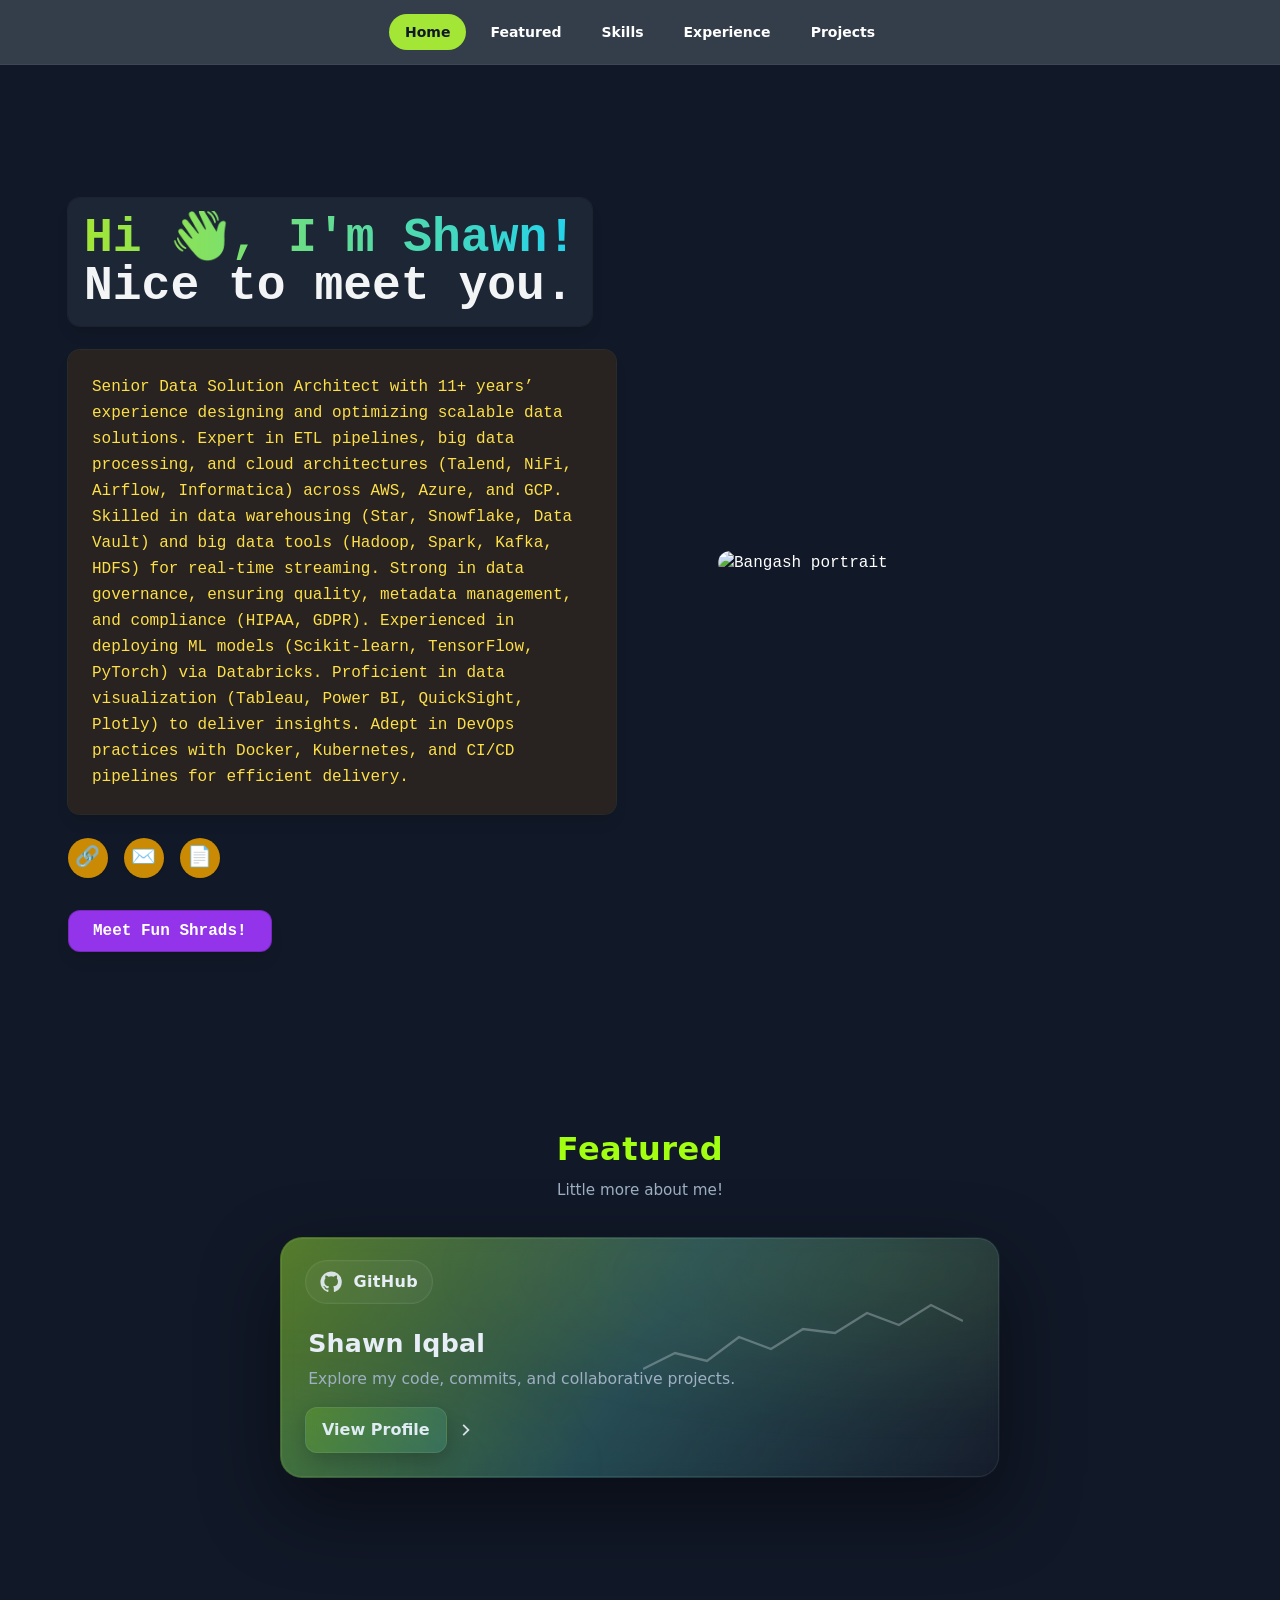
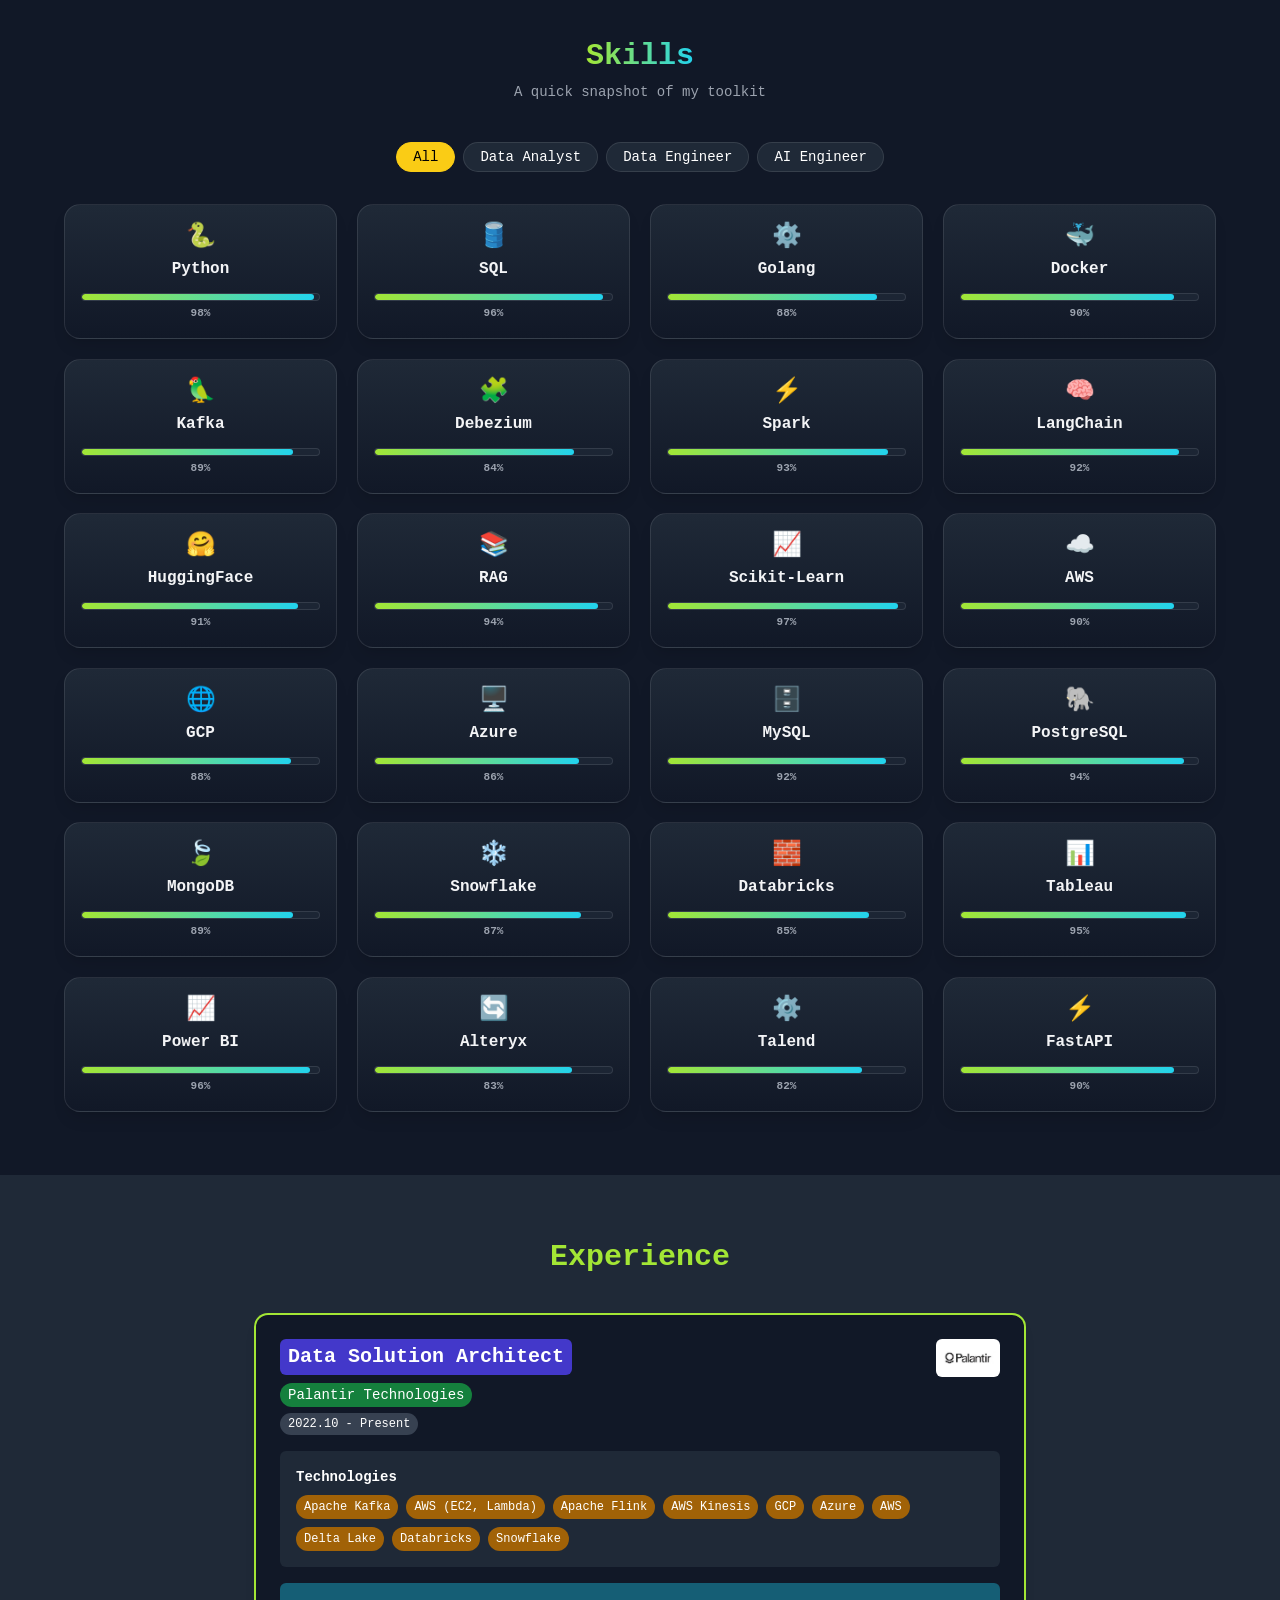
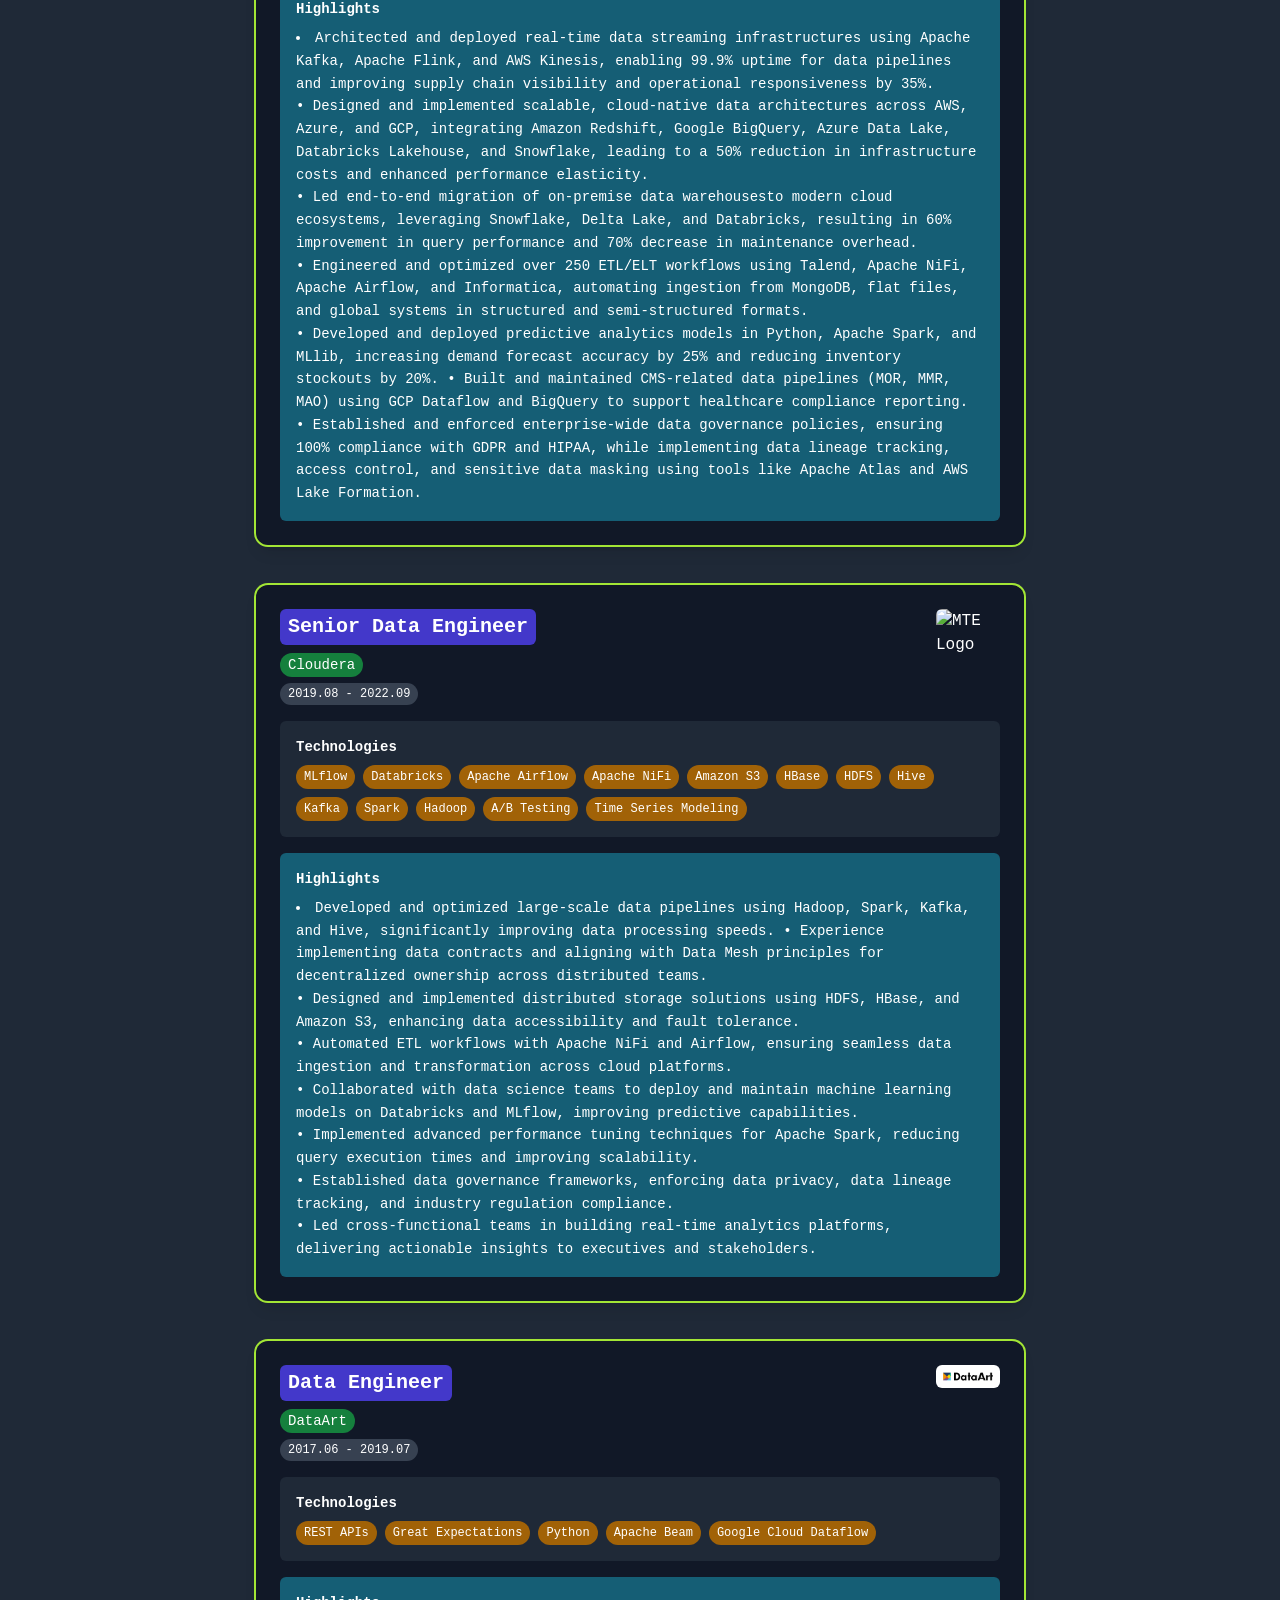
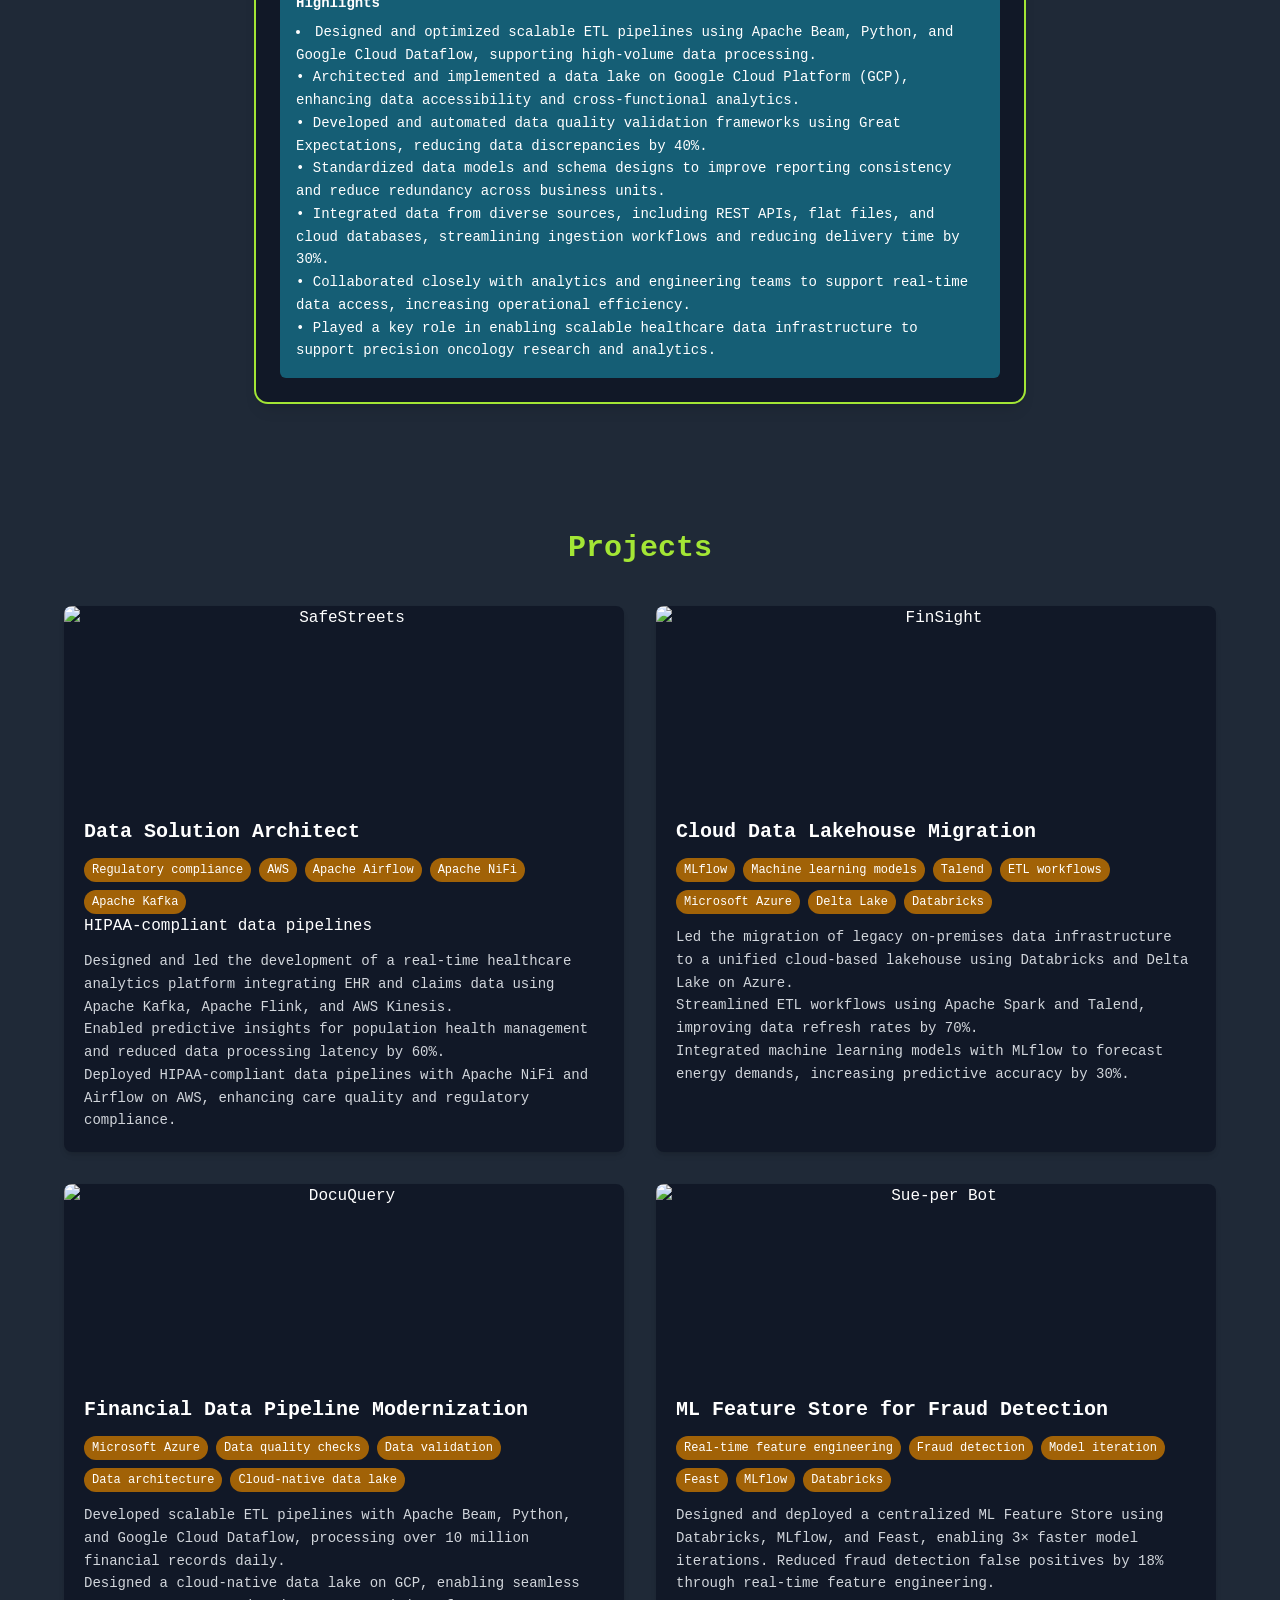
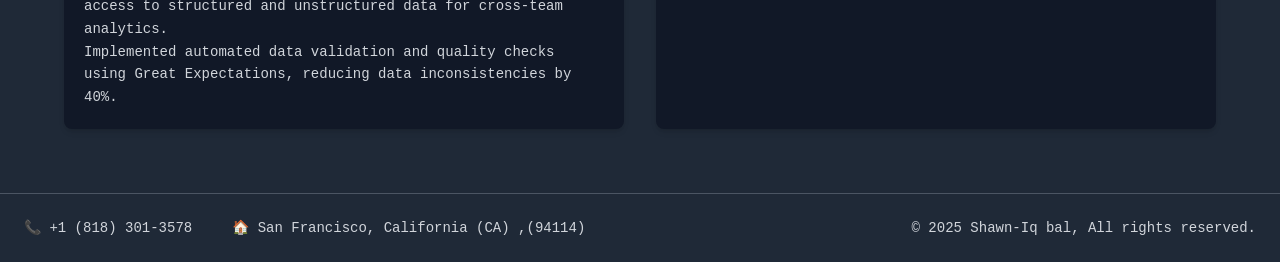
==== commit d4c8d748: "Auto-generated commit" ====
--- a/index.html
+++ b/index.html
@@ -1,12 +1,12 @@
 <!DOCTYPE html><html lang="en" data-critters-container><head>
     <meta charset="utf-8">
     <title>Shawn-portfolio</title>
-    <base href="/demo/">
+    <base href="/portfolio/">
     <meta name="viewport" content="width=device-width, initial-scale=1">
   <style>*,:before,:after{--tw-border-spacing-x: 0;--tw-border-spacing-y: 0;--tw-translate-x: 0;--tw-translate-y: 0;--tw-rotate: 0;--tw-skew-x: 0;--tw-skew-y: 0;--tw-scale-x: 1;--tw-scale-y: 1;--tw-pan-x: ;--tw-pan-y: ;--tw-pinch-zoom: ;--tw-scroll-snap-strictness: proximity;--tw-gradient-from-position: ;--tw-gradient-via-position: ;--tw-gradient-to-position: ;--tw-ordinal: ;--tw-slashed-zero: ;--tw-numeric-figure: ;--tw-numeric-spacing: ;--tw-numeric-fraction: ;--tw-ring-inset: ;--tw-ring-offset-width: 0px;--tw-ring-offset-color: #fff;--tw-ring-color: rgb(59 130 246 / .5);--tw-ring-offset-shadow: 0 0 #0000;--tw-ring-shadow: 0 0 #0000;--tw-shadow: 0 0 #0000;--tw-shadow-colored: 0 0 #0000;--tw-blur: ;--tw-brightness: ;--tw-contrast: ;--tw-grayscale: ;--tw-hue-rotate: ;--tw-invert: ;--tw-saturate: ;--tw-sepia: ;--tw-drop-shadow: ;--tw-backdrop-blur: ;--tw-backdrop-brightness: ;--tw-backdrop-contrast: ;--tw-backdrop-grayscale: ;--tw-backdrop-hue-rotate: ;--tw-backdrop-invert: ;--tw-backdrop-opacity: ;--tw-backdrop-saturate: ;--tw-backdrop-sepia: ;--tw-contain-size: ;--tw-contain-layout: ;--tw-contain-paint: ;--tw-contain-style: }*,:before,:after{box-sizing:border-box;border-width:0;border-style:solid;border-color:#e5e7eb}:before,:after{--tw-content: ""}html{line-height:1.5;-webkit-text-size-adjust:100%;-moz-tab-size:4;tab-size:4;font-family:ui-sans-serif,system-ui,sans-serif,"Apple Color Emoji","Segoe UI Emoji",Segoe UI Symbol,"Noto Color Emoji";font-feature-settings:normal;font-variation-settings:normal;-webkit-tap-highlight-color:transparent}body{margin:0;line-height:inherit}h1,h2,h3,h4{font-size:inherit;font-weight:inherit}a{color:inherit;text-decoration:inherit}button{font-family:inherit;font-feature-settings:inherit;font-variation-settings:inherit;font-size:100%;font-weight:inherit;line-height:inherit;letter-spacing:inherit;color:inherit;margin:0;padding:0}button{text-transform:none}button{-webkit-appearance:button;background-color:transparent;background-image:none}h1,h2,h3,h4,p{margin:0}ul{list-style:none;margin:0;padding:0}button{cursor:pointer}img,svg{display:block;vertical-align:middle}img{max-width:100%;height:auto}.container{width:100%}@media (min-width: 640px){.container{max-width:640px}}@media (min-width: 768px){.container{max-width:768px}}@media (min-width: 1024px){.container{max-width:1024px}}@media (min-width: 1280px){.container{max-width:1280px}}@media (min-width: 1536px){.container{max-width:1536px}}.pointer-events-none{pointer-events:none}.absolute{position:absolute}.relative{position:relative}.sticky{position:sticky}.inset-0{inset:0}.top-0{top:0}.z-50{z-index:50}.mx-auto{margin-left:auto;margin-right:auto}.mb-1{margin-bottom:.25rem}.mb-10{margin-bottom:2.5rem}.mb-2{margin-bottom:.5rem}.mb-8{margin-bottom:2rem}.mt-1{margin-top:.25rem}.mt-2{margin-top:.5rem}.mt-3{margin-top:.75rem}.inline-block{display:inline-block}.flex{display:flex}.inline-flex{display:inline-flex}.grid{display:grid}.hidden{display:none}.h-10{height:2.5rem}.h-16{height:4rem}.h-2{height:.5rem}.h-48{height:12rem}.h-full{height:100%}.h-px{height:1px}.min-h-screen{min-height:100vh}.w-10{width:2.5rem}.w-16{width:4rem}.w-fit{width:fit-content}.w-full{width:100%}.max-w-2xl{max-width:42rem}.max-w-3xl{max-width:48rem}.max-w-6xl{max-width:72rem}.max-w-md{max-width:28rem}.flex-1{flex:1 1 0%}.select-none{-webkit-user-select:none;user-select:none}.list-inside{list-style-position:inside}.list-disc{list-style-type:disc}.grid-cols-1{grid-template-columns:repeat(1,minmax(0,1fr))}.grid-cols-2{grid-template-columns:repeat(2,minmax(0,1fr))}.flex-col{flex-direction:column}.flex-wrap{flex-wrap:wrap}.items-start{align-items:flex-start}.items-center{align-items:center}.justify-center{justify-content:center}.justify-between{justify-content:space-between}.gap-12{gap:3rem}.gap-2{gap:.5rem}.gap-4{gap:1rem}.gap-8{gap:2rem}.space-y-10>:not([hidden])~:not([hidden]){--tw-space-y-reverse: 0;margin-top:calc(2.5rem * calc(1 - var(--tw-space-y-reverse)));margin-bottom:calc(2.5rem * var(--tw-space-y-reverse))}.space-y-2>:not([hidden])~:not([hidden]){--tw-space-y-reverse: 0;margin-top:calc(.5rem * calc(1 - var(--tw-space-y-reverse)));margin-bottom:calc(.5rem * var(--tw-space-y-reverse))}.space-y-3>:not([hidden])~:not([hidden]){--tw-space-y-reverse: 0;margin-top:calc(.75rem * calc(1 - var(--tw-space-y-reverse)));margin-bottom:calc(.75rem * var(--tw-space-y-reverse))}.space-y-4>:not([hidden])~:not([hidden]){--tw-space-y-reverse: 0;margin-top:calc(1rem * calc(1 - var(--tw-space-y-reverse)));margin-bottom:calc(1rem * var(--tw-space-y-reverse))}.space-y-6>:not([hidden])~:not([hidden]){--tw-space-y-reverse: 0;margin-top:calc(1.5rem * calc(1 - var(--tw-space-y-reverse)));margin-bottom:calc(1.5rem * var(--tw-space-y-reverse))}.overflow-hidden{overflow:hidden}.rounded-2xl{border-radius:1rem}.rounded-3xl{border-radius:1.5rem}.rounded-full{border-radius:9999px}.rounded-lg{border-radius:.5rem}.rounded-md{border-radius:.375rem}.rounded-xl{border-radius:.75rem}.border{border-width:1px}.border-t{border-top-width:1px}.border-black\/20{border-color:#0003}.border-gray-600{--tw-border-opacity: 1;border-color:rgb(75 85 99 / var(--tw-border-opacity, 1))}.border-white\/10{border-color:#ffffff1a}.border-yellow-400{--tw-border-opacity: 1;border-color:rgb(250 204 21 / var(--tw-border-opacity, 1))}.bg-cyan-800{--tw-bg-opacity: 1;background-color:rgb(21 94 117 / var(--tw-bg-opacity, 1))}.bg-gray-700{--tw-bg-opacity: 1;background-color:rgb(55 65 81 / var(--tw-bg-opacity, 1))}.bg-gray-800{--tw-bg-opacity: 1;background-color:rgb(31 41 55 / var(--tw-bg-opacity, 1))}.bg-gray-800\/80{background-color:#1f2937cc}.bg-gray-800\/90{background-color:#1f2937e6}.bg-gray-900{--tw-bg-opacity: 1;background-color:rgb(17 24 39 / var(--tw-bg-opacity, 1))}.bg-green-700{--tw-bg-opacity: 1;background-color:rgb(21 128 61 / var(--tw-bg-opacity, 1))}.bg-indigo-700{--tw-bg-opacity: 1;background-color:rgb(67 56 202 / var(--tw-bg-opacity, 1))}.bg-lime-400{--tw-bg-opacity: 1;background-color:rgb(163 230 53 / var(--tw-bg-opacity, 1))}.bg-purple-600{--tw-bg-opacity: 1;background-color:rgb(147 51 234 / var(--tw-bg-opacity, 1))}.bg-white\/5{background-color:#ffffff0d}.bg-yellow-400{--tw-bg-opacity: 1;background-color:rgb(250 204 21 / var(--tw-bg-opacity, 1))}.bg-yellow-600{--tw-bg-opacity: 1;background-color:rgb(202 138 4 / var(--tw-bg-opacity, 1))}.bg-yellow-700{--tw-bg-opacity: 1;background-color:rgb(161 98 7 / var(--tw-bg-opacity, 1))}.bg-yellow-800\/20{background-color:#854d0e33}.bg-\[radial-gradient\(220px_140px_at_var\(--mx\,50\%\)_var\(--my\,50\%\)\,rgba\(163\,230\,53\,0\.12\)\,transparent_60\%\)\]{background-image:radial-gradient(220px 140px at var(--mx,50%) var(--my,50%),rgba(163,230,53,.12),transparent 60%)}.bg-\[radial-gradient\(320px_220px_at_var\(--mx\,50\%\)_var\(--my\,50\%\)\,rgba\(163\,230\,53\,0\.10\)\,transparent_60\%\)\]{background-image:radial-gradient(320px 220px at var(--mx,50%) var(--my,50%),rgba(163,230,53,.1),transparent 60%)}.bg-gradient-to-b{background-image:linear-gradient(to bottom,var(--tw-gradient-stops))}.bg-gradient-to-r{background-image:linear-gradient(to right,var(--tw-gradient-stops))}.from-gray-800{--tw-gradient-from: #1f2937 var(--tw-gradient-from-position);--tw-gradient-to: rgb(31 41 55 / 0) var(--tw-gradient-to-position);--tw-gradient-stops: var(--tw-gradient-from), var(--tw-gradient-to)}.from-lime-400{--tw-gradient-from: #a3e635 var(--tw-gradient-from-position);--tw-gradient-to: rgb(163 230 53 / 0) var(--tw-gradient-to-position);--tw-gradient-stops: var(--tw-gradient-from), var(--tw-gradient-to)}.to-cyan-400{--tw-gradient-to: #22d3ee var(--tw-gradient-to-position)}.to-gray-900{--tw-gradient-to: #111827 var(--tw-gradient-to-position)}.bg-clip-text{background-clip:text}.object-contain{object-fit:contain}.object-cover{object-fit:cover}.p-1{padding:.25rem}.p-4{padding:1rem}.p-5{padding:1.25rem}.p-6{padding:1.5rem}.px-2{padding-left:.5rem;padding-right:.5rem}.px-4{padding-left:1rem;padding-right:1rem}.px-6{padding-left:1.5rem;padding-right:1.5rem}.py-1{padding-top:.25rem;padding-bottom:.25rem}.py-12{padding-top:3rem;padding-bottom:3rem}.py-16{padding-top:4rem;padding-bottom:4rem}.py-2{padding-top:.5rem;padding-bottom:.5rem}.py-4{padding-top:1rem;padding-bottom:1rem}.py-6{padding-top:1.5rem;padding-bottom:1.5rem}.pb-3{padding-bottom:.75rem}.text-left{text-align:left}.text-center{text-align:center}.font-mono{font-family:ui-monospace,SFMono-Regular,Menlo,Monaco,Consolas,Liberation Mono,Courier New,monospace}.text-2xl{font-size:1.5rem;line-height:2rem}.text-3xl{font-size:1.875rem;line-height:2.25rem}.text-4xl{font-size:2.25rem;line-height:2.5rem}.text-\[11px\]{font-size:11px}.text-base{font-size:1rem;line-height:1.5rem}.text-sm{font-size:.875rem;line-height:1.25rem}.text-xl{font-size:1.25rem;line-height:1.75rem}.text-xs{font-size:.75rem;line-height:1rem}.font-bold{font-weight:700}.font-extrabold{font-weight:800}.font-semibold{font-weight:600}.leading-relaxed{line-height:1.625}.leading-tight{line-height:1.25}.text-black{--tw-text-opacity: 1;color:rgb(0 0 0 / var(--tw-text-opacity, 1))}.text-gray-100{--tw-text-opacity: 1;color:rgb(243 244 246 / var(--tw-text-opacity, 1))}.text-gray-300{--tw-text-opacity: 1;color:rgb(209 213 219 / var(--tw-text-opacity, 1))}.text-gray-400{--tw-text-opacity: 1;color:rgb(156 163 175 / var(--tw-text-opacity, 1))}.text-gray-900{--tw-text-opacity: 1;color:rgb(17 24 39 / var(--tw-text-opacity, 1))}.text-lime-300{--tw-text-opacity: 1;color:rgb(190 242 100 / var(--tw-text-opacity, 1))}.text-lime-400{--tw-text-opacity: 1;color:rgb(163 230 53 / var(--tw-text-opacity, 1))}.text-transparent{color:transparent}.text-white{--tw-text-opacity: 1;color:rgb(255 255 255 / var(--tw-text-opacity, 1))}.text-yellow-300{--tw-text-opacity: 1;color:rgb(253 224 71 / var(--tw-text-opacity, 1))}.opacity-0{opacity:0}.shadow{--tw-shadow: 0 1px 3px 0 rgb(0 0 0 / .1), 0 1px 2px -1px rgb(0 0 0 / .1);--tw-shadow-colored: 0 1px 3px 0 var(--tw-shadow-color), 0 1px 2px -1px var(--tw-shadow-color);box-shadow:var(--tw-ring-offset-shadow, 0 0 #0000),var(--tw-ring-shadow, 0 0 #0000),var(--tw-shadow)}.shadow-2xl{--tw-shadow: 0 25px 50px -12px rgb(0 0 0 / .25);--tw-shadow-colored: 0 25px 50px -12px var(--tw-shadow-color);box-shadow:var(--tw-ring-offset-shadow, 0 0 #0000),var(--tw-ring-shadow, 0 0 #0000),var(--tw-shadow)}.shadow-lg{--tw-shadow: 0 10px 15px -3px rgb(0 0 0 / .1), 0 4px 6px -4px rgb(0 0 0 / .1);--tw-shadow-colored: 0 10px 15px -3px var(--tw-shadow-color), 0 4px 6px -4px var(--tw-shadow-color);box-shadow:var(--tw-ring-offset-shadow, 0 0 #0000),var(--tw-ring-shadow, 0 0 #0000),var(--tw-shadow)}.shadow-md{--tw-shadow: 0 4px 6px -1px rgb(0 0 0 / .1), 0 2px 4px -2px rgb(0 0 0 / .1);--tw-shadow-colored: 0 4px 6px -1px var(--tw-shadow-color), 0 2px 4px -2px var(--tw-shadow-color);box-shadow:var(--tw-ring-offset-shadow, 0 0 #0000),var(--tw-ring-shadow, 0 0 #0000),var(--tw-shadow)}.ring-1{--tw-ring-offset-shadow: var(--tw-ring-inset) 0 0 0 var(--tw-ring-offset-width) var(--tw-ring-offset-color);--tw-ring-shadow: var(--tw-ring-inset) 0 0 0 calc(1px + var(--tw-ring-offset-width)) var(--tw-ring-color);box-shadow:var(--tw-ring-offset-shadow),var(--tw-ring-shadow),var(--tw-shadow, 0 0 #0000)}.ring-2{--tw-ring-offset-shadow: var(--tw-ring-inset) 0 0 0 var(--tw-ring-offset-width) var(--tw-ring-offset-color);--tw-ring-shadow: var(--tw-ring-inset) 0 0 0 calc(2px + var(--tw-ring-offset-width)) var(--tw-ring-color);box-shadow:var(--tw-ring-offset-shadow),var(--tw-ring-shadow),var(--tw-shadow, 0 0 #0000)}.ring-lime-400{--tw-ring-opacity: 1;--tw-ring-color: rgb(163 230 53 / var(--tw-ring-opacity, 1))}.ring-white\/5{--tw-ring-color: rgb(255 255 255 / .05)}.ring-yellow-300\/10{--tw-ring-color: rgb(253 224 71 / .1)}.backdrop-blur{--tw-backdrop-blur: blur(8px);-webkit-backdrop-filter:var(--tw-backdrop-blur) var(--tw-backdrop-brightness) var(--tw-backdrop-contrast) var(--tw-backdrop-grayscale) var(--tw-backdrop-hue-rotate) var(--tw-backdrop-invert) var(--tw-backdrop-opacity) var(--tw-backdrop-saturate) var(--tw-backdrop-sepia);backdrop-filter:var(--tw-backdrop-blur) var(--tw-backdrop-brightness) var(--tw-backdrop-contrast) var(--tw-backdrop-grayscale) var(--tw-backdrop-hue-rotate) var(--tw-backdrop-invert) var(--tw-backdrop-opacity) var(--tw-backdrop-saturate) var(--tw-backdrop-sepia)}.transition{transition-property:color,background-color,border-color,text-decoration-color,fill,stroke,opacity,box-shadow,transform,filter,backdrop-filter;transition-timing-function:cubic-bezier(.4,0,.2,1);transition-duration:.15s}.transition-\[max-height\,opacity\]{transition-property:max-height,opacity;transition-timing-function:cubic-bezier(.4,0,.2,1);transition-duration:.15s}.transition-transform{transition-property:transform;transition-timing-function:cubic-bezier(.4,0,.2,1);transition-duration:.15s}.duration-200{transition-duration:.2s}.duration-300{transition-duration:.3s}.will-change-transform{will-change:transform}.hover\:scale-110:hover{--tw-scale-x: 1.1;--tw-scale-y: 1.1;transform:translate(var(--tw-translate-x),var(--tw-translate-y)) rotate(var(--tw-rotate)) skew(var(--tw-skew-x)) skewY(var(--tw-skew-y)) scaleX(var(--tw-scale-x)) scaleY(var(--tw-scale-y))}.hover\:border-lime-400\/40:hover{border-color:#a3e63566}.hover\:border-lime-400\/60:hover{border-color:#a3e63599}.hover\:bg-purple-700:hover{--tw-bg-opacity: 1;background-color:rgb(126 34 206 / var(--tw-bg-opacity, 1))}.hover\:bg-white\/5:hover{background-color:#ffffff0d}.hover\:text-lime-300:hover{--tw-text-opacity: 1;color:rgb(190 242 100 / var(--tw-text-opacity, 1))}.hover\:shadow-xl:hover{--tw-shadow: 0 20px 25px -5px rgb(0 0 0 / .1), 0 8px 10px -6px rgb(0 0 0 / .1);--tw-shadow-colored: 0 20px 25px -5px var(--tw-shadow-color), 0 8px 10px -6px var(--tw-shadow-color);box-shadow:var(--tw-ring-offset-shadow, 0 0 #0000),var(--tw-ring-shadow, 0 0 #0000),var(--tw-shadow)}.hover\:shadow-lime-400\/10:hover{--tw-shadow-color: rgb(163 230 53 / .1);--tw-shadow: var(--tw-shadow-colored)}.hover\:ring-2:hover{--tw-ring-offset-shadow: var(--tw-ring-inset) 0 0 0 var(--tw-ring-offset-width) var(--tw-ring-offset-color);--tw-ring-shadow: var(--tw-ring-inset) 0 0 0 calc(2px + var(--tw-ring-offset-width)) var(--tw-ring-color);box-shadow:var(--tw-ring-offset-shadow),var(--tw-ring-shadow),var(--tw-shadow, 0 0 #0000)}.hover\:ring-lime-400:hover{--tw-ring-opacity: 1;--tw-ring-color: rgb(163 230 53 / var(--tw-ring-opacity, 1))}.group:hover .group-hover\:opacity-100{opacity:1}@supports (backdrop-filter: var(--tw)){.supports-\[backdrop-filter\]\:bg-gray-800\/90{background-color:#1f2937e6}}@media (min-width: 640px){.sm\:grid-cols-3{grid-template-columns:repeat(3,minmax(0,1fr))}}@media (min-width: 768px){.md\:flex{display:flex}.md\:hidden{display:none}.md\:grid-cols-2{grid-template-columns:repeat(2,minmax(0,1fr))}.md\:grid-cols-4{grid-template-columns:repeat(4,minmax(0,1fr))}.md\:gap-5{gap:1.25rem}}@media (min-width: 1024px){.lg\:flex{display:flex}.lg\:flex-row{flex-direction:row}.lg\:items-center{align-items:center}.lg\:justify-between{justify-content:space-between}.lg\:space-x-10>:not([hidden])~:not([hidden]){--tw-space-x-reverse: 0;margin-right:calc(2.5rem * var(--tw-space-x-reverse));margin-left:calc(2.5rem * calc(1 - var(--tw-space-x-reverse)))}.lg\:space-y-0>:not([hidden])~:not([hidden]){--tw-space-y-reverse: 0;margin-top:calc(0px * calc(1 - var(--tw-space-y-reverse)));margin-bottom:calc(0px * var(--tw-space-y-reverse))}.lg\:text-left{text-align:left}.lg\:text-right{text-align:right}.lg\:text-5xl{font-size:3rem;line-height:1}}
-</style><link rel="stylesheet" href="styles-4BBY7R4A.css" media="print" onload="this.media='all'"><noscript><link rel="stylesheet" href="styles-4BBY7R4A.css"></noscript><style ng-app-id="ng">[_nghost-ng-c3461589337]{--bg: #111827;--panel: rgba(20, 24, 30, .7);--border: rgba(255, 255, 255, .08);--text: #e8eef7;--muted: #9fb0c3;--accent: #a3ff12;--accent-2: #4fd1c5;display:block}.section-wrap[_ngcontent-ng-c3461589337]{background-color:#111827;padding:4rem 1rem 6rem}.section-head[_ngcontent-ng-c3461589337]{text-align:center;margin-bottom:2.25rem}.section-head[_ngcontent-ng-c3461589337]   h2[_ngcontent-ng-c3461589337]{color:var(--accent);font-weight:800;letter-spacing:.5px;font-size:clamp(1.6rem,1.2rem + 1vw,2rem)}.section-head[_ngcontent-ng-c3461589337]   p[_ngcontent-ng-c3461589337]{margin-top:.35rem;color:var(--muted);font-size:.95rem}.grid-wrap[_ngcontent-ng-c3461589337]{display:grid;place-items:center}.gh-card[_ngcontent-ng-c3461589337]{position:relative;width:min(720px,92vw);border-radius:22px;padding:22px 24px 24px;text-decoration:none;color:var(--text);background:linear-gradient(180deg,#ffffff0f,#ffffff05) padding-box,linear-gradient(120deg,#a3ff1266,#4fd1c540,#fff0) border-box;border:1px solid transparent;box-shadow:0 30px 80px #00000073,inset 0 0 0 1px var(--border);overflow:hidden;transform-style:preserve-3d;-webkit-backdrop-filter:blur(8px);backdrop-filter:blur(8px);will-change:transform}.gh-card[_ngcontent-ng-c3461589337]:before{content:"";position:absolute;inset:0;background:radial-gradient(220px 220px at var(--mx, -1000px) var(--my, -1000px),rgba(255,255,255,.14),rgba(255,255,255,.02) 60%,transparent 70%);pointer-events:none;mix-blend-mode:screen}.ambient-glow[_ngcontent-ng-c3461589337]{position:absolute;inset:-40%;background:radial-gradient(60% 60% at 70% 30%,rgba(163,255,18,.08) 0%,transparent 60%),radial-gradient(45% 45% at 20% 75%,rgba(79,209,197,.1) 0%,transparent 60%);filter:blur(24px);pointer-events:none}.shine[_ngcontent-ng-c3461589337]{position:absolute;width:150px;height:150px;left:-9999px;top:-9999px;background:radial-gradient(circle at center,rgba(255,255,255,.18),transparent 60%);mix-blend-mode:screen;pointer-events:none}.gh-badge[_ngcontent-ng-c3461589337]{display:inline-flex;align-items:center;gap:.7rem;padding:.55rem .9rem;border-radius:999px;background:#ffffff0a;border:1px solid var(--border);box-shadow:inset 0 0 0 1px #ffffff05}.gh-logo[_ngcontent-ng-c3461589337]{width:22px;height:22px;opacity:.9}.gh-title[_ngcontent-ng-c3461589337]{font-weight:700;letter-spacing:.3px}.gh-body[_ngcontent-ng-c3461589337]{padding:1rem .2rem 0;position:relative}.handle[_ngcontent-ng-c3461589337]{margin:.35rem 0 .25rem;font-size:clamp(1.25rem,1.1rem + .6vw,1.65rem);font-weight:800;letter-spacing:.2px}.subtitle[_ngcontent-ng-c3461589337]{color:var(--muted);max-width:60ch;line-height:1.55;font-size:.98rem}.hero-img[_ngcontent-ng-c3461589337]{position:absolute;right:12px;bottom:6px;opacity:.3;transform:translateZ(30px);pointer-events:none}.graph[_ngcontent-ng-c3461589337]{width:clamp(180px,32vw,320px);height:auto}.gh-footer[_ngcontent-ng-c3461589337]{margin-top:1rem;display:inline-flex;align-items:center;gap:.5rem;font-weight:700}.cta[_ngcontent-ng-c3461589337]{display:inline-block;padding:.6rem 1rem;border-radius:12px;background:linear-gradient(120deg,#a3ff1229,#4fd1c529);border:1px solid var(--border);transition:transform .25s ease,box-shadow .25s ease;box-shadow:0 8px 22px #00000040}.arrow[_ngcontent-ng-c3461589337]{width:22px;height:22px;transition:transform .25s ease;opacity:.9}.gh-card[_ngcontent-ng-c3461589337]:hover   .cta[_ngcontent-ng-c3461589337]{transform:translateY(-1px)}.gh-card[_ngcontent-ng-c3461589337]:hover   .arrow[_ngcontent-ng-c3461589337]{transform:translate(3px)}@media (prefers-reduced-motion: reduce){.gh-card[_ngcontent-ng-c3461589337]{transform:none!important}}</style><style ng-app-id="ng">[_nghost-ng-c3749496735]{display:block}#skills[_ngcontent-ng-c3749496735]   .group[_ngcontent-ng-c3749496735]{perspective:800px;transform-style:preserve-3d}</style></head>
+</style><link rel="stylesheet" href="styles-4BBY7R4A.css" media="print" onload="this.media='all'"><noscript><link rel="stylesheet" href="styles-4BBY7R4A.css"></noscript><style ng-app-id="ng">[_nghost-ng-c3461589337]{--bg: #111827;--panel: rgba(20, 24, 30, .7);--border: rgba(255, 255, 255, .08);--text: #e8eef7;--muted: #9fb0c3;--accent: #a3ff12;--accent-2: #4fd1c5;display:block}.section-wrap[_ngcontent-ng-c3461589337]{background-color:#111827;padding:4rem 1rem 6rem}.section-head[_ngcontent-ng-c3461589337]{text-align:center;margin-bottom:2.25rem}.section-head[_ngcontent-ng-c3461589337]   h2[_ngcontent-ng-c3461589337]{color:var(--accent);font-weight:800;letter-spacing:.5px;font-size:clamp(1.6rem,1.2rem + 1vw,2rem)}.section-head[_ngcontent-ng-c3461589337]   p[_ngcontent-ng-c3461589337]{margin-top:.35rem;color:var(--muted);font-size:.95rem}.grid-wrap[_ngcontent-ng-c3461589337]{display:grid;place-items:center}.gh-card[_ngcontent-ng-c3461589337]{position:relative;width:min(720px,92vw);border-radius:22px;padding:22px 24px 24px;text-decoration:none;color:var(--text);background:linear-gradient(180deg,#ffffff0f,#ffffff05) padding-box,linear-gradient(120deg,#a3ff1266,#4fd1c540,#fff0) border-box;border:1px solid transparent;box-shadow:0 30px 80px #00000073,inset 0 0 0 1px var(--border);overflow:hidden;transform-style:preserve-3d;-webkit-backdrop-filter:blur(8px);backdrop-filter:blur(8px);will-change:transform}.gh-card[_ngcontent-ng-c3461589337]:before{content:"";position:absolute;inset:0;background:radial-gradient(220px 220px at var(--mx, -1000px) var(--my, -1000px),rgba(255,255,255,.14),rgba(255,255,255,.02) 60%,transparent 70%);pointer-events:none;mix-blend-mode:screen}.ambient-glow[_ngcontent-ng-c3461589337]{position:absolute;inset:-40%;background:radial-gradient(60% 60% at 70% 30%,rgba(163,255,18,.08) 0%,transparent 60%),radial-gradient(45% 45% at 20% 75%,rgba(79,209,197,.1) 0%,transparent 60%);filter:blur(24px);pointer-events:none}.shine[_ngcontent-ng-c3461589337]{position:absolute;width:150px;height:150px;left:-9999px;top:-9999px;background:radial-gradient(circle at center,rgba(255,255,255,.18),transparent 60%);mix-blend-mode:screen;pointer-events:none}.gh-badge[_ngcontent-ng-c3461589337]{display:inline-flex;align-items:center;gap:.7rem;padding:.55rem .9rem;border-radius:999px;background:#ffffff0a;border:1px solid var(--border);box-shadow:inset 0 0 0 1px #ffffff05}.gh-logo[_ngcontent-ng-c3461589337]{width:22px;height:22px;opacity:.9}.gh-title[_ngcontent-ng-c3461589337]{font-weight:700;letter-spacing:.3px}.gh-body[_ngcontent-ng-c3461589337]{padding:1rem .2rem 0;position:relative}.handle[_ngcontent-ng-c3461589337]{margin:.35rem 0 .25rem;font-size:clamp(1.25rem,1.1rem + .6vw,1.65rem);font-weight:800;letter-spacing:.2px}.subtitle[_ngcontent-ng-c3461589337]{color:var(--muted);max-width:60ch;line-height:1.55;font-size:.98rem}.hero-img[_ngcontent-ng-c3461589337]{position:absolute;right:12px;bottom:6px;opacity:.3;transform:translateZ(30px);pointer-events:none}.graph[_ngcontent-ng-c3461589337]{width:clamp(180px,32vw,320px);height:auto}.gh-footer[_ngcontent-ng-c3461589337]{margin-top:1rem;display:inline-flex;align-items:center;gap:.5rem;font-weight:700}.cta[_ngcontent-ng-c3461589337]{display:inline-block;padding:.6rem 1rem;border-radius:12px;background:linear-gradient(120deg,#a3ff1229,#4fd1c529);border:1px solid var(--border);transition:transform .25s ease,box-shadow .25s ease;box-shadow:0 8px 22px #00000040}.arrow[_ngcontent-ng-c3461589337]{width:22px;height:22px;transition:transform .25s ease;opacity:.9}.gh-card[_ngcontent-ng-c3461589337]:hover   .cta[_ngcontent-ng-c3461589337]{transform:translateY(-1px)}.gh-card[_ngcontent-ng-c3461589337]:hover   .arrow[_ngcontent-ng-c3461589337]{transform:translate(3px)}@media (prefers-reduced-motion: reduce){.gh-card[_ngcontent-ng-c3461589337]{transform:none!important}}</style><style ng-app-id="ng">[_nghost-ng-c72644173]{display:block}#skills[_ngcontent-ng-c72644173]   .group[_ngcontent-ng-c72644173]{perspective:800px;transform-style:preserve-3d}</style></head>
   <body><!--nghm-->
-    <app-root _nghost-ng-c4070505595 ng-version="18.2.13" ngh="1" ng-server-context="ssg"><app-navbar _ngcontent-ng-c4070505595 ngh="0"><nav class="sticky top-0 z-50 backdrop-blur supports-[backdrop-filter]:bg-gray-800/90 bg-gray-800 text-white"><div class="max-w-6xl mx-auto px-4"><div class="h-16 flex flex-col justify-center"><ul class="hidden md:flex justify-center items-center gap-2 text-sm font-semibold"><li><button class="px-4 py-2 rounded-full transition hover:text-lime-300 bg-lime-400 text-gray-900"> Home </button></li><li><button class="px-4 py-2 rounded-full transition hover:text-lime-300"> Featured </button></li><li><button class="px-4 py-2 rounded-full transition hover:text-lime-300"> Skills </button></li><li><button class="px-4 py-2 rounded-full transition hover:text-lime-300"> Experience </button></li><li><button class="px-4 py-2 rounded-full transition hover:text-lime-300"> Projects </button></li><!----></ul><div class="flex justify-center md:hidden"><button aria-label="Toggle menu" class="inline-flex items-center justify-center w-10 h-10 rounded-lg border border-white/10"> ☰ </button></div></div><div class="md:hidden overflow-hidden transition-[max-height,opacity] duration-300 text-center" style="max-height: 0; opacity: 0;"><ul class="pb-3 space-y-2 text-sm font-semibold"><li><button class="px-4 py-2 rounded-lg transition hover:bg-white/5 text-lime-300"> Home </button></li><li><button class="px-4 py-2 rounded-lg transition hover:bg-white/5"> Featured </button></li><li><button class="px-4 py-2 rounded-lg transition hover:bg-white/5"> Skills </button></li><li><button class="px-4 py-2 rounded-lg transition hover:bg-white/5"> Experience </button></li><li><button class="px-4 py-2 rounded-lg transition hover:bg-white/5"> Projects </button></li><!----></ul></div></div><div class="h-px w-full bg-white/5"></div></nav></app-navbar><app-hero _ngcontent-ng-c4070505595 _nghost-ng-c2710641925 ngh="1"><div _ngcontent-ng-c2710641925 id="home"><section _ngcontent-ng-c2710641925 id="hero" class="bg-gray-900 text-white px-6 py-12 font-mono overflow-hidden"><div _ngcontent-ng-c2710641925 class="max-w-6xl mx-auto flex flex-col lg:flex-row items-center gap-12 min-h-screen"><div _ngcontent-ng-c2710641925 id="hero-left" class="flex-1 space-y-6 relative rounded-2xl p-1" style="transform-style: preserve-3d;"><div _ngcontent-ng-c2710641925 class="pointer-events-none absolute inset-0 rounded-2xl opacity-0 lg:group-hover:opacity-100 transition bg-[radial-gradient(320px_220px_at_var(--mx,50%)_var(--my,50%),rgba(163,230,53,0.10),transparent_60%)]"></div><div _ngcontent-ng-c2710641925 class="bg-gray-800/90 p-4 rounded-xl w-fit shadow-lg ring-1 ring-white/5"><h1 _ngcontent-ng-c2710641925 class="text-4xl lg:text-5xl font-extrabold leading-tight"><span _ngcontent-ng-c2710641925 class="bg-gradient-to-r from-lime-400 to-cyan-400 bg-clip-text text-transparent"> Hi 👋, I'm Shawn! </span><br _ngcontent-ng-c2710641925><span _ngcontent-ng-c2710641925 class="text-gray-100">Nice to meet you.</span></h1></div><div _ngcontent-ng-c2710641925 class="bg-yellow-800/20 text-yellow-300 p-6 rounded-xl max-w-2xl text-base leading-relaxed shadow-lg ring-1 ring-yellow-300/10"><p _ngcontent-ng-c2710641925> Senior Data Solution Architect with 11+ years’ experience designing and optimizing scalable data solutions. Expert in ETL pipelines, big data processing, and cloud architectures (Talend, NiFi, Airflow, Informatica) across AWS, Azure, and GCP. Skilled in data warehousing (Star, Snowflake, Data Vault) and big data tools (Hadoop, Spark, Kafka, HDFS) for real-time streaming. Strong in data governance, ensuring quality, metadata management, and compliance (HIPAA, GDPR). Experienced in deploying ML models (Scikit-learn, TensorFlow, PyTorch) via Databricks. Proficient in data visualization (Tableau, Power BI, QuickSight, Plotly) to deliver insights. Adept in DevOps practices with Docker, Kubernetes, and CI/CD pipelines for efficient delivery. </p></div><div _ngcontent-ng-c2710641925 class="flex gap-4"><button _ngcontent-ng-c2710641925 aria-label="Links" class="w-10 h-10 bg-yellow-600 rounded-full flex items-center justify-center text-white text-xl shadow hover:shadow-xl hover:scale-110 transition"> 🔗 </button><button _ngcontent-ng-c2710641925 aria-label="Email" class="w-10 h-10 bg-yellow-600 rounded-full flex items-center justify-center text-white text-xl shadow hover:shadow-xl hover:scale-110 transition"> ✉️ </button><button _ngcontent-ng-c2710641925 aria-label="Resume" class="w-10 h-10 bg-yellow-600 rounded-full flex items-center justify-center text-white text-xl shadow hover:shadow-xl hover:scale-110 transition"> 📄 </button></div><div _ngcontent-ng-c2710641925><a _ngcontent-ng-c2710641925 href="#featured" class="inline-block mt-2 px-6 py-2 bg-purple-600 hover:bg-purple-700 text-white font-bold rounded-xl border border-black/20 shadow-lg transition"> Meet Fun Shrads! </a></div></div><div _ngcontent-ng-c2710641925 class="flex-1 flex justify-center"><img _ngcontent-ng-c2710641925 src="https://img.freepik.com/premium-photo/cartoon-man-with-glasses-computer-monitor_1103290-21981.jpg" alt="Bangash portrait" draggable="false" class="rounded-3xl object-cover shadow-2xl w-full max-w-md select-none"></div></div></section></div></app-hero><app-feature _ngcontent-ng-c4070505595 _nghost-ng-c3461589337 ngh="1"><section _ngcontent-ng-c3461589337 id="featured" class="section-wrap"><div _ngcontent-ng-c3461589337 class="section-head"><h2 _ngcontent-ng-c3461589337>Featured</h2><p _ngcontent-ng-c3461589337>Little more about me!</p></div><div _ngcontent-ng-c3461589337 class="grid-wrap"><a _ngcontent-ng-c3461589337 href="https://github.com/shawn-iqbal-tech" target="_blank" rel="noopener noreferrer" class="gh-card"><div _ngcontent-ng-c3461589337 class="ambient-glow"></div><div _ngcontent-ng-c3461589337 class="shine"></div><header _ngcontent-ng-c3461589337 class="gh-badge"><svg _ngcontent-ng-c3461589337="" viewBox="0 0 24 24" aria-hidden="true" class="gh-logo"><path _ngcontent-ng-c3461589337="" fill="currentColor" d="M12 .5a11.5 11.5 0 0 0-3.64 22.42c.58.1.79-.25.79-.55v-2.1c-3.2.7-3.88-1.54-3.88-1.54-.53-1.35-1.3-1.7-1.3-1.7-1.06-.73.08-.72.08-.72 1.17.08 1.79 1.2 1.79 1.2 1.04 1.8 2.73 1.28 3.4.98.1-.76.41-1.28.74-1.58-2.56-.29-5.25-1.28-5.25-5.7 0-1.26.45-2.29 1.2-3.1-.12-.29-.52-1.47.12-3.07 0 0 .98-.32 3.2 1.18a11.1 11.1 0 0 1 5.82 0c2.22-1.5 3.2-1.18 3.2-1.18.64 1.6.24 2.78.12 3.07.75.81 1.2 1.84 1.2 3.1 0 4.43-2.69 5.4-5.26 5.69.42.37.79 1.09.79 2.2v3.26c0 .31.2.66.8.55A11.5 11.5 0 0 0 12 .5Z"/></svg><span _ngcontent-ng-c3461589337 class="gh-title">GitHub</span></header><div _ngcontent-ng-c3461589337 class="gh-body"><h3 _ngcontent-ng-c3461589337 class="handle">Shawn Iqbal</h3><p _ngcontent-ng-c3461589337 class="subtitle"> Explore my code, commits, and collaborative projects. </p><div _ngcontent-ng-c3461589337 class="hero-img"><svg _ngcontent-ng-c3461589337="" viewBox="0 0 400 140" class="graph"><polyline _ngcontent-ng-c3461589337="" fill="none" stroke="currentColor" stroke-width="3" points="0,120 40,100 80,110 120,80 160,95 200,70 240,75 280,50 320,65 360,40 400,60"/></svg></div></div><footer _ngcontent-ng-c3461589337 class="gh-footer"><span _ngcontent-ng-c3461589337 class="cta">View Profile</span><svg _ngcontent-ng-c3461589337="" viewBox="0 0 24 24" aria-hidden="true" class="arrow"><path _ngcontent-ng-c3461589337="" fill="currentColor" d="M13.172 12 8.222 7.05l1.414-1.414L16 12l-6.364 6.364-1.414-1.414z"/></svg></footer></a></div></section></app-feature><app-skill _ngcontent-ng-c4070505595 _nghost-ng-c3749496735 ngh="2"><section _ngcontent-ng-c3749496735 id="skills" class="bg-gray-900 text-white py-16 px-4 font-mono"><div _ngcontent-ng-c3749496735 class="max-w-6xl mx-auto"><div _ngcontent-ng-c3749496735 class="text-center mb-10"><h2 _ngcontent-ng-c3749496735 class="text-3xl font-extrabold"><span _ngcontent-ng-c3749496735 class="bg-gradient-to-r from-lime-400 to-cyan-400 bg-clip-text text-transparent"> Skills </span></h2><p _ngcontent-ng-c3749496735 class="text-sm text-gray-400 mt-2">A quick snapshot of my toolkit</p></div><div _ngcontent-ng-c3749496735 class="flex flex-wrap gap-2 mb-8 justify-center"><button _ngcontent-ng-c3749496735 class="px-4 py-1 rounded-full text-sm border transition bg-yellow-400 text-black border-yellow-400"> All </button><button _ngcontent-ng-c3749496735 class="px-4 py-1 rounded-full text-sm border transition bg-gray-800 border-white/10 hover:border-lime-400/60"> Data Analyst </button><button _ngcontent-ng-c3749496735 class="px-4 py-1 rounded-full text-sm border transition bg-gray-800 border-white/10 hover:border-lime-400/60"> Data Engineer </button><button _ngcontent-ng-c3749496735 class="px-4 py-1 rounded-full text-sm border transition bg-gray-800 border-white/10 hover:border-lime-400/60"> AI Engineer </button></div><div _ngcontent-ng-c3749496735 class="grid grid-cols-2 sm:grid-cols-3 md:grid-cols-4 gap-4 md:gap-5"><div _ngcontent-ng-c3749496735 class="group relative rounded-2xl px-4 py-4 text-center font-semibold bg-gradient-to-b from-gray-800 to-gray-900 border border-white/10 shadow-lg hover:border-lime-400/40 hover:shadow-lime-400/10 transition-transform duration-200 will-change-transform will-change-opacity"><div _ngcontent-ng-c3749496735 class="text-2xl mb-1">🐍</div><div _ngcontent-ng-c3749496735 class="text-gray-100">Python</div><div _ngcontent-ng-c3749496735 class="mt-3"><div _ngcontent-ng-c3749496735 class="h-2 w-full rounded-full bg-gray-800/80 border border-white/10 overflow-hidden"><div _ngcontent-ng-c3749496735 class="h-full rounded-full bg-gradient-to-r from-lime-400 to-cyan-400"></div></div><div _ngcontent-ng-c3749496735 class="text-[11px] text-gray-400 mt-1"><span _ngcontent-ng-c3749496735>0%</span></div></div><div _ngcontent-ng-c3749496735 class="pointer-events-none absolute inset-0 rounded-2xl opacity-0 group-hover:opacity-100 transition bg-[radial-gradient(220px_140px_at_var(--mx,50%)_var(--my,50%),rgba(163,230,53,0.12),transparent_60%)]"></div></div><div _ngcontent-ng-c3749496735 class="group relative rounded-2xl px-4 py-4 text-center font-semibold bg-gradient-to-b from-gray-800 to-gray-900 border border-white/10 shadow-lg hover:border-lime-400/40 hover:shadow-lime-400/10 transition-transform duration-200 will-change-transform will-change-opacity"><div _ngcontent-ng-c3749496735 class="text-2xl mb-1">🛢️</div><div _ngcontent-ng-c3749496735 class="text-gray-100">SQL</div><div _ngcontent-ng-c3749496735 class="mt-3"><div _ngcontent-ng-c3749496735 class="h-2 w-full rounded-full bg-gray-800/80 border border-white/10 overflow-hidden"><div _ngcontent-ng-c3749496735 class="h-full rounded-full bg-gradient-to-r from-lime-400 to-cyan-400"></div></div><div _ngcontent-ng-c3749496735 class="text-[11px] text-gray-400 mt-1"><span _ngcontent-ng-c3749496735>0%</span></div></div><div _ngcontent-ng-c3749496735 class="pointer-events-none absolute inset-0 rounded-2xl opacity-0 group-hover:opacity-100 transition bg-[radial-gradient(220px_140px_at_var(--mx,50%)_var(--my,50%),rgba(163,230,53,0.12),transparent_60%)]"></div></div><div _ngcontent-ng-c3749496735 class="group relative rounded-2xl px-4 py-4 text-center font-semibold bg-gradient-to-b from-gray-800 to-gray-900 border border-white/10 shadow-lg hover:border-lime-400/40 hover:shadow-lime-400/10 transition-transform duration-200 will-change-transform will-change-opacity"><div _ngcontent-ng-c3749496735 class="text-2xl mb-1">⚙️</div><div _ngcontent-ng-c3749496735 class="text-gray-100">Golang</div><div _ngcontent-ng-c3749496735 class="mt-3"><div _ngcontent-ng-c3749496735 class="h-2 w-full rounded-full bg-gray-800/80 border border-white/10 overflow-hidden"><div _ngcontent-ng-c3749496735 class="h-full rounded-full bg-gradient-to-r from-lime-400 to-cyan-400"></div></div><div _ngcontent-ng-c3749496735 class="text-[11px] text-gray-400 mt-1"><span _ngcontent-ng-c3749496735>0%</span></div></div><div _ngcontent-ng-c3749496735 class="pointer-events-none absolute inset-0 rounded-2xl opacity-0 group-hover:opacity-100 transition bg-[radial-gradient(220px_140px_at_var(--mx,50%)_var(--my,50%),rgba(163,230,53,0.12),transparent_60%)]"></div></div><div _ngcontent-ng-c3749496735 class="group relative rounded-2xl px-4 py-4 text-center font-semibold bg-gradient-to-b from-gray-800 to-gray-900 border border-white/10 shadow-lg hover:border-lime-400/40 hover:shadow-lime-400/10 transition-transform duration-200 will-change-transform will-change-opacity"><div _ngcontent-ng-c3749496735 class="text-2xl mb-1">🐳</div><div _ngcontent-ng-c3749496735 class="text-gray-100">Docker</div><div _ngcontent-ng-c3749496735 class="mt-3"><div _ngcontent-ng-c3749496735 class="h-2 w-full rounded-full bg-gray-800/80 border border-white/10 overflow-hidden"><div _ngcontent-ng-c3749496735 class="h-full rounded-full bg-gradient-to-r from-lime-400 to-cyan-400"></div></div><div _ngcontent-ng-c3749496735 class="text-[11px] text-gray-400 mt-1"><span _ngcontent-ng-c3749496735>0%</span></div></div><div _ngcontent-ng-c3749496735 class="pointer-events-none absolute inset-0 rounded-2xl opacity-0 group-hover:opacity-100 transition bg-[radial-gradient(220px_140px_at_var(--mx,50%)_var(--my,50%),rgba(163,230,53,0.12),transparent_60%)]"></div></div><div _ngcontent-ng-c3749496735 class="group relative rounded-2xl px-4 py-4 text-center font-semibold bg-gradient-to-b from-gray-800 to-gray-900 border border-white/10 shadow-lg hover:border-lime-400/40 hover:shadow-lime-400/10 transition-transform duration-200 will-change-transform will-change-opacity"><div _ngcontent-ng-c3749496735 class="text-2xl mb-1">🦜</div><div _ngcontent-ng-c3749496735 class="text-gray-100">Kafka</div><div _ngcontent-ng-c3749496735 class="mt-3"><div _ngcontent-ng-c3749496735 class="h-2 w-full rounded-full bg-gray-800/80 border border-white/10 overflow-hidden"><div _ngcontent-ng-c3749496735 class="h-full rounded-full bg-gradient-to-r from-lime-400 to-cyan-400"></div></div><div _ngcontent-ng-c3749496735 class="text-[11px] text-gray-400 mt-1"><span _ngcontent-ng-c3749496735>0%</span></div></div><div _ngcontent-ng-c3749496735 class="pointer-events-none absolute inset-0 rounded-2xl opacity-0 group-hover:opacity-100 transition bg-[radial-gradient(220px_140px_at_var(--mx,50%)_var(--my,50%),rgba(163,230,53,0.12),transparent_60%)]"></div></div><div _ngcontent-ng-c3749496735 class="group relative rounded-2xl px-4 py-4 text-center font-semibold bg-gradient-to-b from-gray-800 to-gray-900 border border-white/10 shadow-lg hover:border-lime-400/40 hover:shadow-lime-400/10 transition-transform duration-200 will-change-transform will-change-opacity"><div _ngcontent-ng-c3749496735 class="text-2xl mb-1">🧩</div><div _ngcontent-ng-c3749496735 class="text-gray-100">Debezium</div><div _ngcontent-ng-c3749496735 class="mt-3"><div _ngcontent-ng-c3749496735 class="h-2 w-full rounded-full bg-gray-800/80 border border-white/10 overflow-hidden"><div _ngcontent-ng-c3749496735 class="h-full rounded-full bg-gradient-to-r from-lime-400 to-cyan-400"></div></div><div _ngcontent-ng-c3749496735 class="text-[11px] text-gray-400 mt-1"><span _ngcontent-ng-c3749496735>0%</span></div></div><div _ngcontent-ng-c3749496735 class="pointer-events-none absolute inset-0 rounded-2xl opacity-0 group-hover:opacity-100 transition bg-[radial-gradient(220px_140px_at_var(--mx,50%)_var(--my,50%),rgba(163,230,53,0.12),transparent_60%)]"></div></div><div _ngcontent-ng-c3749496735 class="group relative rounded-2xl px-4 py-4 text-center font-semibold bg-gradient-to-b from-gray-800 to-gray-900 border border-white/10 shadow-lg hover:border-lime-400/40 hover:shadow-lime-400/10 transition-transform duration-200 will-change-transform will-change-opacity"><div _ngcontent-ng-c3749496735 class="text-2xl mb-1">⚡</div><div _ngcontent-ng-c3749496735 class="text-gray-100">Spark</div><div _ngcontent-ng-c3749496735 class="mt-3"><div _ngcontent-ng-c3749496735 class="h-2 w-full rounded-full bg-gray-800/80 border border-white/10 overflow-hidden"><div _ngcontent-ng-c3749496735 class="h-full rounded-full bg-gradient-to-r from-lime-400 to-cyan-400"></div></div><div _ngcontent-ng-c3749496735 class="text-[11px] text-gray-400 mt-1"><span _ngcontent-ng-c3749496735>0%</span></div></div><div _ngcontent-ng-c3749496735 class="pointer-events-none absolute inset-0 rounded-2xl opacity-0 group-hover:opacity-100 transition bg-[radial-gradient(220px_140px_at_var(--mx,50%)_var(--my,50%),rgba(163,230,53,0.12),transparent_60%)]"></div></div><div _ngcontent-ng-c3749496735 class="group relative rounded-2xl px-4 py-4 text-center font-semibold bg-gradient-to-b from-gray-800 to-gray-900 border border-white/10 shadow-lg hover:border-lime-400/40 hover:shadow-lime-400/10 transition-transform duration-200 will-change-transform will-change-opacity"><div _ngcontent-ng-c3749496735 class="text-2xl mb-1">🧠</div><div _ngcontent-ng-c3749496735 class="text-gray-100">LangChain</div><div _ngcontent-ng-c3749496735 class="mt-3"><div _ngcontent-ng-c3749496735 class="h-2 w-full rounded-full bg-gray-800/80 border border-white/10 overflow-hidden"><div _ngcontent-ng-c3749496735 class="h-full rounded-full bg-gradient-to-r from-lime-400 to-cyan-400"></div></div><div _ngcontent-ng-c3749496735 class="text-[11px] text-gray-400 mt-1"><span _ngcontent-ng-c3749496735>0%</span></div></div><div _ngcontent-ng-c3749496735 class="pointer-events-none absolute inset-0 rounded-2xl opacity-0 group-hover:opacity-100 transition bg-[radial-gradient(220px_140px_at_var(--mx,50%)_var(--my,50%),rgba(163,230,53,0.12),transparent_60%)]"></div></div><div _ngcontent-ng-c3749496735 class="group relative rounded-2xl px-4 py-4 text-center font-semibold bg-gradient-to-b from-gray-800 to-gray-900 border border-white/10 shadow-lg hover:border-lime-400/40 hover:shadow-lime-400/10 transition-transform duration-200 will-change-transform will-change-opacity"><div _ngcontent-ng-c3749496735 class="text-2xl mb-1">🤗</div><div _ngcontent-ng-c3749496735 class="text-gray-100">HuggingFace</div><div _ngcontent-ng-c3749496735 class="mt-3"><div _ngcontent-ng-c3749496735 class="h-2 w-full rounded-full bg-gray-800/80 border border-white/10 overflow-hidden"><div _ngcontent-ng-c3749496735 class="h-full rounded-full bg-gradient-to-r from-lime-400 to-cyan-400"></div></div><div _ngcontent-ng-c3749496735 class="text-[11px] text-gray-400 mt-1"><span _ngcontent-ng-c3749496735>0%</span></div></div><div _ngcontent-ng-c3749496735 class="pointer-events-none absolute inset-0 rounded-2xl opacity-0 group-hover:opacity-100 transition bg-[radial-gradient(220px_140px_at_var(--mx,50%)_var(--my,50%),rgba(163,230,53,0.12),transparent_60%)]"></div></div><div _ngcontent-ng-c3749496735 class="group relative rounded-2xl px-4 py-4 text-center font-semibold bg-gradient-to-b from-gray-800 to-gray-900 border border-white/10 shadow-lg hover:border-lime-400/40 hover:shadow-lime-400/10 transition-transform duration-200 will-change-transform will-change-opacity"><div _ngcontent-ng-c3749496735 class="text-2xl mb-1">📚</div><div _ngcontent-ng-c3749496735 class="text-gray-100">RAG</div><div _ngcontent-ng-c3749496735 class="mt-3"><div _ngcontent-ng-c3749496735 class="h-2 w-full rounded-full bg-gray-800/80 border border-white/10 overflow-hidden"><div _ngcontent-ng-c3749496735 class="h-full rounded-full bg-gradient-to-r from-lime-400 to-cyan-400"></div></div><div _ngcontent-ng-c3749496735 class="text-[11px] text-gray-400 mt-1"><span _ngcontent-ng-c3749496735>0%</span></div></div><div _ngcontent-ng-c3749496735 class="pointer-events-none absolute inset-0 rounded-2xl opacity-0 group-hover:opacity-100 transition bg-[radial-gradient(220px_140px_at_var(--mx,50%)_var(--my,50%),rgba(163,230,53,0.12),transparent_60%)]"></div></div><div _ngcontent-ng-c3749496735 class="group relative rounded-2xl px-4 py-4 text-center font-semibold bg-gradient-to-b from-gray-800 to-gray-900 border border-white/10 shadow-lg hover:border-lime-400/40 hover:shadow-lime-400/10 transition-transform duration-200 will-change-transform will-change-opacity"><div _ngcontent-ng-c3749496735 class="text-2xl mb-1">📈</div><div _ngcontent-ng-c3749496735 class="text-gray-100">Scikit-Learn</div><div _ngcontent-ng-c3749496735 class="mt-3"><div _ngcontent-ng-c3749496735 class="h-2 w-full rounded-full bg-gray-800/80 border border-white/10 overflow-hidden"><div _ngcontent-ng-c3749496735 class="h-full rounded-full bg-gradient-to-r from-lime-400 to-cyan-400"></div></div><div _ngcontent-ng-c3749496735 class="text-[11px] text-gray-400 mt-1"><span _ngcontent-ng-c3749496735>0%</span></div></div><div _ngcontent-ng-c3749496735 class="pointer-events-none absolute inset-0 rounded-2xl opacity-0 group-hover:opacity-100 transition bg-[radial-gradient(220px_140px_at_var(--mx,50%)_var(--my,50%),rgba(163,230,53,0.12),transparent_60%)]"></div></div><div _ngcontent-ng-c3749496735 class="group relative rounded-2xl px-4 py-4 text-center font-semibold bg-gradient-to-b from-gray-800 to-gray-900 border border-white/10 shadow-lg hover:border-lime-400/40 hover:shadow-lime-400/10 transition-transform duration-200 will-change-transform will-change-opacity"><div _ngcontent-ng-c3749496735 class="text-2xl mb-1">☁️</div><div _ngcontent-ng-c3749496735 class="text-gray-100">AWS</div><div _ngcontent-ng-c3749496735 class="mt-3"><div _ngcontent-ng-c3749496735 class="h-2 w-full rounded-full bg-gray-800/80 border border-white/10 overflow-hidden"><div _ngcontent-ng-c3749496735 class="h-full rounded-full bg-gradient-to-r from-lime-400 to-cyan-400"></div></div><div _ngcontent-ng-c3749496735 class="text-[11px] text-gray-400 mt-1"><span _ngcontent-ng-c3749496735>0%</span></div></div><div _ngcontent-ng-c3749496735 class="pointer-events-none absolute inset-0 rounded-2xl opacity-0 group-hover:opacity-100 transition bg-[radial-gradient(220px_140px_at_var(--mx,50%)_var(--my,50%),rgba(163,230,53,0.12),transparent_60%)]"></div></div><div _ngcontent-ng-c3749496735 class="group relative rounded-2xl px-4 py-4 text-center font-semibold bg-gradient-to-b from-gray-800 to-gray-900 border border-white/10 shadow-lg hover:border-lime-400/40 hover:shadow-lime-400/10 transition-transform duration-200 will-change-transform will-change-opacity"><div _ngcontent-ng-c3749496735 class="text-2xl mb-1">🌐</div><div _ngcontent-ng-c3749496735 class="text-gray-100">GCP</div><div _ngcontent-ng-c3749496735 class="mt-3"><div _ngcontent-ng-c3749496735 class="h-2 w-full rounded-full bg-gray-800/80 border border-white/10 overflow-hidden"><div _ngcontent-ng-c3749496735 class="h-full rounded-full bg-gradient-to-r from-lime-400 to-cyan-400"></div></div><div _ngcontent-ng-c3749496735 class="text-[11px] text-gray-400 mt-1"><span _ngcontent-ng-c3749496735>0%</span></div></div><div _ngcontent-ng-c3749496735 class="pointer-events-none absolute inset-0 rounded-2xl opacity-0 group-hover:opacity-100 transition bg-[radial-gradient(220px_140px_at_var(--mx,50%)_var(--my,50%),rgba(163,230,53,0.12),transparent_60%)]"></div></div><div _ngcontent-ng-c3749496735 class="group relative rounded-2xl px-4 py-4 text-center font-semibold bg-gradient-to-b from-gray-800 to-gray-900 border border-white/10 shadow-lg hover:border-lime-400/40 hover:shadow-lime-400/10 transition-transform duration-200 will-change-transform will-change-opacity"><div _ngcontent-ng-c3749496735 class="text-2xl mb-1">🖥️</div><div _ngcontent-ng-c3749496735 class="text-gray-100">Azure</div><div _ngcontent-ng-c3749496735 class="mt-3"><div _ngcontent-ng-c3749496735 class="h-2 w-full rounded-full bg-gray-800/80 border border-white/10 overflow-hidden"><div _ngcontent-ng-c3749496735 class="h-full rounded-full bg-gradient-to-r from-lime-400 to-cyan-400"></div></div><div _ngcontent-ng-c3749496735 class="text-[11px] text-gray-400 mt-1"><span _ngcontent-ng-c3749496735>0%</span></div></div><div _ngcontent-ng-c3749496735 class="pointer-events-none absolute inset-0 rounded-2xl opacity-0 group-hover:opacity-100 transition bg-[radial-gradient(220px_140px_at_var(--mx,50%)_var(--my,50%),rgba(163,230,53,0.12),transparent_60%)]"></div></div><div _ngcontent-ng-c3749496735 class="group relative rounded-2xl px-4 py-4 text-center font-semibold bg-gradient-to-b from-gray-800 to-gray-900 border border-white/10 shadow-lg hover:border-lime-400/40 hover:shadow-lime-400/10 transition-transform duration-200 will-change-transform will-change-opacity"><div _ngcontent-ng-c3749496735 class="text-2xl mb-1">🗄️</div><div _ngcontent-ng-c3749496735 class="text-gray-100">MySQL</div><div _ngcontent-ng-c3749496735 class="mt-3"><div _ngcontent-ng-c3749496735 class="h-2 w-full rounded-full bg-gray-800/80 border border-white/10 overflow-hidden"><div _ngcontent-ng-c3749496735 class="h-full rounded-full bg-gradient-to-r from-lime-400 to-cyan-400"></div></div><div _ngcontent-ng-c3749496735 class="text-[11px] text-gray-400 mt-1"><span _ngcontent-ng-c3749496735>0%</span></div></div><div _ngcontent-ng-c3749496735 class="pointer-events-none absolute inset-0 rounded-2xl opacity-0 group-hover:opacity-100 transition bg-[radial-gradient(220px_140px_at_var(--mx,50%)_var(--my,50%),rgba(163,230,53,0.12),transparent_60%)]"></div></div><div _ngcontent-ng-c3749496735 class="group relative rounded-2xl px-4 py-4 text-center font-semibold bg-gradient-to-b from-gray-800 to-gray-900 border border-white/10 shadow-lg hover:border-lime-400/40 hover:shadow-lime-400/10 transition-transform duration-200 will-change-transform will-change-opacity"><div _ngcontent-ng-c3749496735 class="text-2xl mb-1">🐘</div><div _ngcontent-ng-c3749496735 class="text-gray-100">PostgreSQL</div><div _ngcontent-ng-c3749496735 class="mt-3"><div _ngcontent-ng-c3749496735 class="h-2 w-full rounded-full bg-gray-800/80 border border-white/10 overflow-hidden"><div _ngcontent-ng-c3749496735 class="h-full rounded-full bg-gradient-to-r from-lime-400 to-cyan-400"></div></div><div _ngcontent-ng-c3749496735 class="text-[11px] text-gray-400 mt-1"><span _ngcontent-ng-c3749496735>0%</span></div></div><div _ngcontent-ng-c3749496735 class="pointer-events-none absolute inset-0 rounded-2xl opacity-0 group-hover:opacity-100 transition bg-[radial-gradient(220px_140px_at_var(--mx,50%)_var(--my,50%),rgba(163,230,53,0.12),transparent_60%)]"></div></div><div _ngcontent-ng-c3749496735 class="group relative rounded-2xl px-4 py-4 text-center font-semibold bg-gradient-to-b from-gray-800 to-gray-900 border border-white/10 shadow-lg hover:border-lime-400/40 hover:shadow-lime-400/10 transition-transform duration-200 will-change-transform will-change-opacity"><div _ngcontent-ng-c3749496735 class="text-2xl mb-1">🍃</div><div _ngcontent-ng-c3749496735 class="text-gray-100">MongoDB</div><div _ngcontent-ng-c3749496735 class="mt-3"><div _ngcontent-ng-c3749496735 class="h-2 w-full rounded-full bg-gray-800/80 border border-white/10 overflow-hidden"><div _ngcontent-ng-c3749496735 class="h-full rounded-full bg-gradient-to-r from-lime-400 to-cyan-400"></div></div><div _ngcontent-ng-c3749496735 class="text-[11px] text-gray-400 mt-1"><span _ngcontent-ng-c3749496735>0%</span></div></div><div _ngcontent-ng-c3749496735 class="pointer-events-none absolute inset-0 rounded-2xl opacity-0 group-hover:opacity-100 transition bg-[radial-gradient(220px_140px_at_var(--mx,50%)_var(--my,50%),rgba(163,230,53,0.12),transparent_60%)]"></div></div><div _ngcontent-ng-c3749496735 class="group relative rounded-2xl px-4 py-4 text-center font-semibold bg-gradient-to-b from-gray-800 to-gray-900 border border-white/10 shadow-lg hover:border-lime-400/40 hover:shadow-lime-400/10 transition-transform duration-200 will-change-transform will-change-opacity"><div _ngcontent-ng-c3749496735 class="text-2xl mb-1">❄️</div><div _ngcontent-ng-c3749496735 class="text-gray-100">Snowflake</div><div _ngcontent-ng-c3749496735 class="mt-3"><div _ngcontent-ng-c3749496735 class="h-2 w-full rounded-full bg-gray-800/80 border border-white/10 overflow-hidden"><div _ngcontent-ng-c3749496735 class="h-full rounded-full bg-gradient-to-r from-lime-400 to-cyan-400"></div></div><div _ngcontent-ng-c3749496735 class="text-[11px] text-gray-400 mt-1"><span _ngcontent-ng-c3749496735>0%</span></div></div><div _ngcontent-ng-c3749496735 class="pointer-events-none absolute inset-0 rounded-2xl opacity-0 group-hover:opacity-100 transition bg-[radial-gradient(220px_140px_at_var(--mx,50%)_var(--my,50%),rgba(163,230,53,0.12),transparent_60%)]"></div></div><div _ngcontent-ng-c3749496735 class="group relative rounded-2xl px-4 py-4 text-center font-semibold bg-gradient-to-b from-gray-800 to-gray-900 border border-white/10 shadow-lg hover:border-lime-400/40 hover:shadow-lime-400/10 transition-transform duration-200 will-change-transform will-change-opacity"><div _ngcontent-ng-c3749496735 class="text-2xl mb-1">🧱</div><div _ngcontent-ng-c3749496735 class="text-gray-100">Databricks</div><div _ngcontent-ng-c3749496735 class="mt-3"><div _ngcontent-ng-c3749496735 class="h-2 w-full rounded-full bg-gray-800/80 border border-white/10 overflow-hidden"><div _ngcontent-ng-c3749496735 class="h-full rounded-full bg-gradient-to-r from-lime-400 to-cyan-400"></div></div><div _ngcontent-ng-c3749496735 class="text-[11px] text-gray-400 mt-1"><span _ngcontent-ng-c3749496735>0%</span></div></div><div _ngcontent-ng-c3749496735 class="pointer-events-none absolute inset-0 rounded-2xl opacity-0 group-hover:opacity-100 transition bg-[radial-gradient(220px_140px_at_var(--mx,50%)_var(--my,50%),rgba(163,230,53,0.12),transparent_60%)]"></div></div><div _ngcontent-ng-c3749496735 class="group relative rounded-2xl px-4 py-4 text-center font-semibold bg-gradient-to-b from-gray-800 to-gray-900 border border-white/10 shadow-lg hover:border-lime-400/40 hover:shadow-lime-400/10 transition-transform duration-200 will-change-transform will-change-opacity"><div _ngcontent-ng-c3749496735 class="text-2xl mb-1">📊</div><div _ngcontent-ng-c3749496735 class="text-gray-100">Tableau</div><div _ngcontent-ng-c3749496735 class="mt-3"><div _ngcontent-ng-c3749496735 class="h-2 w-full rounded-full bg-gray-800/80 border border-white/10 overflow-hidden"><div _ngcontent-ng-c3749496735 class="h-full rounded-full bg-gradient-to-r from-lime-400 to-cyan-400"></div></div><div _ngcontent-ng-c3749496735 class="text-[11px] text-gray-400 mt-1"><span _ngcontent-ng-c3749496735>0%</span></div></div><div _ngcontent-ng-c3749496735 class="pointer-events-none absolute inset-0 rounded-2xl opacity-0 group-hover:opacity-100 transition bg-[radial-gradient(220px_140px_at_var(--mx,50%)_var(--my,50%),rgba(163,230,53,0.12),transparent_60%)]"></div></div><div _ngcontent-ng-c3749496735 class="group relative rounded-2xl px-4 py-4 text-center font-semibold bg-gradient-to-b from-gray-800 to-gray-900 border border-white/10 shadow-lg hover:border-lime-400/40 hover:shadow-lime-400/10 transition-transform duration-200 will-change-transform will-change-opacity"><div _ngcontent-ng-c3749496735 class="text-2xl mb-1">📈</div><div _ngcontent-ng-c3749496735 class="text-gray-100">Power BI</div><div _ngcontent-ng-c3749496735 class="mt-3"><div _ngcontent-ng-c3749496735 class="h-2 w-full rounded-full bg-gray-800/80 border border-white/10 overflow-hidden"><div _ngcontent-ng-c3749496735 class="h-full rounded-full bg-gradient-to-r from-lime-400 to-cyan-400"></div></div><div _ngcontent-ng-c3749496735 class="text-[11px] text-gray-400 mt-1"><span _ngcontent-ng-c3749496735>0%</span></div></div><div _ngcontent-ng-c3749496735 class="pointer-events-none absolute inset-0 rounded-2xl opacity-0 group-hover:opacity-100 transition bg-[radial-gradient(220px_140px_at_var(--mx,50%)_var(--my,50%),rgba(163,230,53,0.12),transparent_60%)]"></div></div><div _ngcontent-ng-c3749496735 class="group relative rounded-2xl px-4 py-4 text-center font-semibold bg-gradient-to-b from-gray-800 to-gray-900 border border-white/10 shadow-lg hover:border-lime-400/40 hover:shadow-lime-400/10 transition-transform duration-200 will-change-transform will-change-opacity"><div _ngcontent-ng-c3749496735 class="text-2xl mb-1">🔄</div><div _ngcontent-ng-c3749496735 class="text-gray-100">Alteryx</div><div _ngcontent-ng-c3749496735 class="mt-3"><div _ngcontent-ng-c3749496735 class="h-2 w-full rounded-full bg-gray-800/80 border border-white/10 overflow-hidden"><div _ngcontent-ng-c3749496735 class="h-full rounded-full bg-gradient-to-r from-lime-400 to-cyan-400"></div></div><div _ngcontent-ng-c3749496735 class="text-[11px] text-gray-400 mt-1"><span _ngcontent-ng-c3749496735>0%</span></div></div><div _ngcontent-ng-c3749496735 class="pointer-events-none absolute inset-0 rounded-2xl opacity-0 group-hover:opacity-100 transition bg-[radial-gradient(220px_140px_at_var(--mx,50%)_var(--my,50%),rgba(163,230,53,0.12),transparent_60%)]"></div></div><div _ngcontent-ng-c3749496735 class="group relative rounded-2xl px-4 py-4 text-center font-semibold bg-gradient-to-b from-gray-800 to-gray-900 border border-white/10 shadow-lg hover:border-lime-400/40 hover:shadow-lime-400/10 transition-transform duration-200 will-change-transform will-change-opacity"><div _ngcontent-ng-c3749496735 class="text-2xl mb-1">⚙️</div><div _ngcontent-ng-c3749496735 class="text-gray-100">Talend</div><div _ngcontent-ng-c3749496735 class="mt-3"><div _ngcontent-ng-c3749496735 class="h-2 w-full rounded-full bg-gray-800/80 border border-white/10 overflow-hidden"><div _ngcontent-ng-c3749496735 class="h-full rounded-full bg-gradient-to-r from-lime-400 to-cyan-400"></div></div><div _ngcontent-ng-c3749496735 class="text-[11px] text-gray-400 mt-1"><span _ngcontent-ng-c3749496735>0%</span></div></div><div _ngcontent-ng-c3749496735 class="pointer-events-none absolute inset-0 rounded-2xl opacity-0 group-hover:opacity-100 transition bg-[radial-gradient(220px_140px_at_var(--mx,50%)_var(--my,50%),rgba(163,230,53,0.12),transparent_60%)]"></div></div><div _ngcontent-ng-c3749496735 class="group relative rounded-2xl px-4 py-4 text-center font-semibold bg-gradient-to-b from-gray-800 to-gray-900 border border-white/10 shadow-lg hover:border-lime-400/40 hover:shadow-lime-400/10 transition-transform duration-200 will-change-transform will-change-opacity"><div _ngcontent-ng-c3749496735 class="text-2xl mb-1">⚡</div><div _ngcontent-ng-c3749496735 class="text-gray-100">FastAPI</div><div _ngcontent-ng-c3749496735 class="mt-3"><div _ngcontent-ng-c3749496735 class="h-2 w-full rounded-full bg-gray-800/80 border border-white/10 overflow-hidden"><div _ngcontent-ng-c3749496735 class="h-full rounded-full bg-gradient-to-r from-lime-400 to-cyan-400"></div></div><div _ngcontent-ng-c3749496735 class="text-[11px] text-gray-400 mt-1"><span _ngcontent-ng-c3749496735>0%</span></div></div><div _ngcontent-ng-c3749496735 class="pointer-events-none absolute inset-0 rounded-2xl opacity-0 group-hover:opacity-100 transition bg-[radial-gradient(220px_140px_at_var(--mx,50%)_var(--my,50%),rgba(163,230,53,0.12),transparent_60%)]"></div></div><!----></div></div></section></app-skill><app-experience _ngcontent-ng-c4070505595 _nghost-ng-c4049062871 ngh="1"><section _ngcontent-ng-c4049062871 id="experience" class="bg-gray-800 text-white py-16 px-4 font-mono"><div _ngcontent-ng-c4049062871 class="container mx-auto"><div _ngcontent-ng-c4049062871 class="text-center mb-10"><h2 _ngcontent-ng-c4049062871 class="text-3xl font-bold text-lime-400">Experience</h2></div><div _ngcontent-ng-c4049062871 class="space-y-10"><div _ngcontent-ng-c4049062871 class="bg-gray-900 rounded-xl p-6 shadow-lg ring-2 ring-lime-400 flex flex-col gap-4 max-w-3xl mx-auto"><div _ngcontent-ng-c4049062871 class="flex justify-between items-start"><div _ngcontent-ng-c4049062871><h3 _ngcontent-ng-c4049062871 class="text-xl font-extrabold text-white bg-indigo-700 px-2 py-1 inline-block rounded-md"> Data Solution Architect </h3><div _ngcontent-ng-c4049062871 class="mt-2"><span _ngcontent-ng-c4049062871 class="bg-green-700 text-white px-2 py-1 rounded-full text-sm">Palantir Technologies</span></div><div _ngcontent-ng-c4049062871 class="mt-1"><span _ngcontent-ng-c4049062871 class="bg-gray-700 text-white px-2 py-1 rounded-full text-xs">2022.10 - Present</span></div></div><div _ngcontent-ng-c4049062871 class="w-16 h-16"><img _ngcontent-ng-c4049062871 src="[data-uri]" alt="Nice Logo" class="rounded-md object-contain"></div></div><div _ngcontent-ng-c4049062871 class="bg-gray-800 rounded-md p-4"><h4 _ngcontent-ng-c4049062871 class="text-sm font-bold mb-2">Technologies</h4><div _ngcontent-ng-c4049062871 class="flex flex-wrap gap-2 text-xs"><span _ngcontent-ng-c4049062871 class="bg-yellow-700 px-2 py-1 rounded-full">Apache Kafka</span><span _ngcontent-ng-c4049062871 class="bg-yellow-700 px-2 py-1 rounded-full">AWS (EC2, Lambda)</span><span _ngcontent-ng-c4049062871 class="bg-yellow-700 px-2 py-1 rounded-full">Apache Flink</span><span _ngcontent-ng-c4049062871 class="bg-yellow-700 px-2 py-1 rounded-full">AWS Kinesis</span><span _ngcontent-ng-c4049062871 class="bg-yellow-700 px-2 py-1 rounded-full">GCP</span><span _ngcontent-ng-c4049062871 class="bg-yellow-700 px-2 py-1 rounded-full">Azure</span><span _ngcontent-ng-c4049062871 class="bg-yellow-700 px-2 py-1 rounded-full">AWS</span><span _ngcontent-ng-c4049062871 class="bg-yellow-700 px-2 py-1 rounded-full">Delta Lake</span><span _ngcontent-ng-c4049062871 class="bg-yellow-700 px-2 py-1 rounded-full">Databricks</span><span _ngcontent-ng-c4049062871 class="bg-yellow-700 px-2 py-1 rounded-full">Snowflake</span></div></div><div _ngcontent-ng-c4049062871 class="bg-cyan-800 rounded-md p-4"><h4 _ngcontent-ng-c4049062871 class="text-sm font-bold mb-2">Highlights</h4><ul _ngcontent-ng-c4049062871 class="list-disc list-inside text-sm leading-relaxed"><li _ngcontent-ng-c4049062871> Architected and deployed real-time data streaming infrastructures using Apache Kafka, Apache Flink, and AWS Kinesis, enabling 99.9% uptime for data pipelines and improving supply chain visibility and operational responsiveness by 35%. <br _ngcontent-ng-c4049062871>• Designed and implemented scalable, cloud-native data architectures across AWS, Azure, and GCP, integrating Amazon Redshift, Google BigQuery, Azure Data Lake, Databricks Lakehouse, and Snowflake, leading to a 50% reduction in infrastructure costs and enhanced performance elasticity. <br _ngcontent-ng-c4049062871>• Led end-to-end migration of on-premise data warehousesto modern cloud ecosystems, leveraging Snowflake, Delta Lake, and Databricks, resulting in 60% improvement in query performance and 70% decrease in maintenance overhead. <br _ngcontent-ng-c4049062871>• Engineered and optimized over 250 ETL/ELT workflows using Talend, Apache NiFi, Apache Airflow, and Informatica, automating ingestion from MongoDB, flat files, and global systems in structured and semi-structured formats. <br _ngcontent-ng-c4049062871>• Developed and deployed predictive analytics models in Python, Apache Spark, and MLlib, increasing demand forecast accuracy by 25% and reducing inventory stockouts by 20%. • Built and maintained CMS-related data pipelines (MOR, MMR, MAO) using GCP Dataflow and BigQuery to support healthcare compliance reporting. <br _ngcontent-ng-c4049062871>• Established and enforced enterprise-wide data governance policies, ensuring 100% compliance with GDPR and HIPAA, while implementing data lineage tracking, access control, and sensitive data masking using tools like Apache Atlas and AWS Lake Formation. </li></ul></div></div><div _ngcontent-ng-c4049062871 class="bg-gray-900 rounded-xl p-6 shadow-lg ring-2 ring-lime-400 flex flex-col gap-4 max-w-3xl mx-auto"><div _ngcontent-ng-c4049062871 class="flex justify-between items-start"><div _ngcontent-ng-c4049062871><h3 _ngcontent-ng-c4049062871 class="text-xl font-extrabold text-white bg-indigo-700 px-2 py-1 inline-block rounded-md"> Senior Data Engineer </h3><div _ngcontent-ng-c4049062871 class="mt-2"><span _ngcontent-ng-c4049062871 class="bg-green-700 text-white px-2 py-1 rounded-full text-sm">Cloudera </span></div><div _ngcontent-ng-c4049062871 class="mt-1"><span _ngcontent-ng-c4049062871 class="bg-gray-700 text-white px-2 py-1 rounded-full text-xs">2019.08 - 2022.09</span></div></div><div _ngcontent-ng-c4049062871 class="w-16 h-16"><img _ngcontent-ng-c4049062871 src="https://encrypted-tbn0.gstatic.com/images?q=tbn:ANd9GcQFSU0ZEDjreA3rqCz93NeppnX4bSWRTLtKJQ&amp;s" alt="MTE Logo" class="rounded-md object-contain"></div></div><div _ngcontent-ng-c4049062871 class="bg-gray-800 rounded-md p-4"><h4 _ngcontent-ng-c4049062871 class="text-sm font-bold mb-2">Technologies</h4><div _ngcontent-ng-c4049062871 class="flex flex-wrap gap-2 text-xs"><span _ngcontent-ng-c4049062871 class="bg-yellow-700 px-2 py-1 rounded-full">MLflow</span><span _ngcontent-ng-c4049062871 class="bg-yellow-700 px-2 py-1 rounded-full">Databricks </span><span _ngcontent-ng-c4049062871 class="bg-yellow-700 px-2 py-1 rounded-full">Apache Airflow </span><span _ngcontent-ng-c4049062871 class="bg-yellow-700 px-2 py-1 rounded-full">Apache NiFi </span><span _ngcontent-ng-c4049062871 class="bg-yellow-700 px-2 py-1 rounded-full">Amazon S3 </span><span _ngcontent-ng-c4049062871 class="bg-yellow-700 px-2 py-1 rounded-full">HBase</span><span _ngcontent-ng-c4049062871 class="bg-yellow-700 px-2 py-1 rounded-full">HDFS</span><span _ngcontent-ng-c4049062871 class="bg-yellow-700 px-2 py-1 rounded-full">Hive</span><span _ngcontent-ng-c4049062871 class="bg-yellow-700 px-2 py-1 rounded-full">Kafka </span><span _ngcontent-ng-c4049062871 class="bg-yellow-700 px-2 py-1 rounded-full">Spark </span><span _ngcontent-ng-c4049062871 class="bg-yellow-700 px-2 py-1 rounded-full">Hadoop </span><span _ngcontent-ng-c4049062871 class="bg-yellow-700 px-2 py-1 rounded-full">A/B Testing</span><span _ngcontent-ng-c4049062871 class="bg-yellow-700 px-2 py-1 rounded-full">Time Series Modeling</span></div></div><div _ngcontent-ng-c4049062871 class="bg-cyan-800 rounded-md p-4"><h4 _ngcontent-ng-c4049062871 class="text-sm font-bold mb-2">Highlights</h4><ul _ngcontent-ng-c4049062871 class="list-disc list-inside text-sm leading-relaxed"><li _ngcontent-ng-c4049062871> Developed and optimized large-scale data pipelines using Hadoop, Spark, Kafka, and Hive, significantly improving data processing speeds. • Experience implementing data contracts and aligning with Data Mesh principles for decentralized ownership across distributed teams. <br _ngcontent-ng-c4049062871>• Designed and implemented distributed storage solutions using HDFS, HBase, and Amazon S3, enhancing data accessibility and fault tolerance.<br _ngcontent-ng-c4049062871> • Automated ETL workflows with Apache NiFi and Airflow, ensuring seamless data ingestion and transformation across cloud platforms. <br _ngcontent-ng-c4049062871>• Collaborated with data science teams to deploy and maintain machine learning models on Databricks and MLflow, improving predictive capabilities. <br _ngcontent-ng-c4049062871>• Implemented advanced performance tuning techniques for Apache Spark, reducing query execution times and improving scalability.<br _ngcontent-ng-c4049062871> • Established data governance frameworks, enforcing data privacy, data lineage tracking, and industry regulation compliance. <br _ngcontent-ng-c4049062871>• Led cross-functional teams in building real-time analytics platforms, delivering actionable insights to executives and stakeholders. </li></ul></div></div><div _ngcontent-ng-c4049062871 class="space-y-10"><div _ngcontent-ng-c4049062871 class="bg-gray-900 rounded-xl p-6 shadow-lg ring-2 ring-lime-400 flex flex-col gap-4 max-w-3xl mx-auto"><div _ngcontent-ng-c4049062871 class="flex justify-between items-start"><div _ngcontent-ng-c4049062871><h3 _ngcontent-ng-c4049062871 class="text-xl font-extrabold text-white bg-indigo-700 px-2 py-1 inline-block rounded-md"> Data Engineer </h3><div _ngcontent-ng-c4049062871 class="mt-2"><span _ngcontent-ng-c4049062871 class="bg-green-700 text-white px-2 py-1 rounded-full text-sm">DataArt </span></div><div _ngcontent-ng-c4049062871 class="mt-1"><span _ngcontent-ng-c4049062871 class="bg-gray-700 text-white px-2 py-1 rounded-full text-xs">2017.06 - 2019.07</span></div></div><div _ngcontent-ng-c4049062871 class="w-16 h-16"><img _ngcontent-ng-c4049062871 src="[data-uri]" alt="Nice Logo" class="rounded-md object-contain"></div></div><div _ngcontent-ng-c4049062871 class="bg-gray-800 rounded-md p-4"><h4 _ngcontent-ng-c4049062871 class="text-sm font-bold mb-2">Technologies</h4><div _ngcontent-ng-c4049062871 class="flex flex-wrap gap-2 text-xs"><span _ngcontent-ng-c4049062871 class="bg-yellow-700 px-2 py-1 rounded-full">REST APIs</span><span _ngcontent-ng-c4049062871 class="bg-yellow-700 px-2 py-1 rounded-full">Great Expectations </span><span _ngcontent-ng-c4049062871 class="bg-yellow-700 px-2 py-1 rounded-full">Python</span><span _ngcontent-ng-c4049062871 class="bg-yellow-700 px-2 py-1 rounded-full">Apache Beam </span><span _ngcontent-ng-c4049062871 class="bg-yellow-700 px-2 py-1 rounded-full">Google Cloud Dataflow </span></div></div><div _ngcontent-ng-c4049062871 class="bg-cyan-800 rounded-md p-4"><h4 _ngcontent-ng-c4049062871 class="text-sm font-bold mb-2">Highlights</h4><ul _ngcontent-ng-c4049062871 class="list-disc list-inside text-sm leading-relaxed"><li _ngcontent-ng-c4049062871> Designed and optimized scalable ETL pipelines using Apache Beam, Python, and Google Cloud Dataflow, supporting high-volume data processing. <br _ngcontent-ng-c4049062871>• Architected and implemented a data lake on Google Cloud Platform (GCP), enhancing data accessibility and cross-functional analytics.<br _ngcontent-ng-c4049062871> • Developed and automated data quality validation frameworks using Great Expectations, reducing data discrepancies by 40%. <br _ngcontent-ng-c4049062871>• Standardized data models and schema designs to improve reporting consistency and reduce redundancy across business units. <br _ngcontent-ng-c4049062871>• Integrated data from diverse sources, including REST APIs, flat files, and cloud databases, streamlining ingestion workflows and reducing delivery time by 30%.<br _ngcontent-ng-c4049062871> • Collaborated closely with analytics and engineering teams to support real-time data access, increasing operational efficiency. <br _ngcontent-ng-c4049062871>• Played a key role in enabling scalable healthcare data infrastructure to support precision oncology research and analytics. </li></ul></div></div></div></div></div></section></app-experience><app-project _ngcontent-ng-c4070505595 _nghost-ng-c3833613701 ngh="1"><section _ngcontent-ng-c3833613701 id="projects" class="bg-gray-800 text-white py-16 px-4 font-mono"><div _ngcontent-ng-c3833613701 class="container mx-auto text-center"><h2 _ngcontent-ng-c3833613701 class="text-3xl font-bold text-lime-400">Projects</h2><p _ngcontent-ng-c3833613701 class="text-sm text-gray-300 mb-10"></p><div _ngcontent-ng-c3833613701 class="grid grid-cols-1 md:grid-cols-2 gap-8 max-w-6xl mx-auto"><div _ngcontent-ng-c3833613701 class="bg-gray-900 rounded-lg shadow-md overflow-hidden hover:ring-2 hover:ring-lime-400 transition"><img _ngcontent-ng-c3833613701 src="https://www.moyens.net/wp-content/uploads/2023/01/1672667651_Solution-Architect-Data-Analytics-%E2%80%93-Core-Quest-ce-que-cest.jpg" alt="SafeStreets" class="w-full h-48 object-cover"><div _ngcontent-ng-c3833613701 class="p-5 space-y-3 text-left"><h3 _ngcontent-ng-c3833613701 class="text-xl font-bold text-white">Data Solution Architect</h3><div _ngcontent-ng-c3833613701 class="flex flex-wrap gap-2 text-xs"><span _ngcontent-ng-c3833613701 class="bg-yellow-700 px-2 py-1 rounded-full">Regulatory compliance</span><span _ngcontent-ng-c3833613701 class="bg-yellow-700 px-2 py-1 rounded-full">AWS </span><span _ngcontent-ng-c3833613701 class="bg-yellow-700 px-2 py-1 rounded-full">Apache Airflow </span><span _ngcontent-ng-c3833613701 class="bg-yellow-700 px-2 py-1 rounded-full">Apache NiFi </span><span _ngcontent-ng-c3833613701 class="bg-yellow-700 px-2 py-1 rounded-full">Apache Kafka </span></div> HIPAA-compliant data pipelines <p _ngcontent-ng-c3833613701 class="text-sm text-gray-300 leading-relaxed"> Designed and led the development of a real-time healthcare analytics platform integrating EHR and claims data using Apache Kafka, Apache Flink, and AWS Kinesis. <br _ngcontent-ng-c3833613701> Enabled predictive insights for population health management and reduced data processing latency by 60%. <br _ngcontent-ng-c3833613701> Deployed HIPAA-compliant data pipelines with Apache NiFi and Airflow on AWS, enhancing care quality and regulatory compliance. </p></div></div><div _ngcontent-ng-c3833613701 class="bg-gray-900 rounded-lg shadow-md overflow-hidden hover:ring-2 hover:ring-lime-400 transition"><img _ngcontent-ng-c3833613701 src="https://nubiral.com/wp-content/uploads/2023/05/644b99b9fac08d20a60da841_Datalakehouse-banner-1-scaled.jpg" alt="FinSight" class="w-full h-48 object-cover"><div _ngcontent-ng-c3833613701 class="p-5 space-y-3 text-left"><h3 _ngcontent-ng-c3833613701 class="text-xl font-bold text-white"> Cloud Data Lakehouse Migration </h3><div _ngcontent-ng-c3833613701 class="flex flex-wrap gap-2 text-xs"><span _ngcontent-ng-c3833613701 class="bg-yellow-700 px-2 py-1 rounded-full">MLflow</span><span _ngcontent-ng-c3833613701 class="bg-yellow-700 px-2 py-1 rounded-full">Machine learning models </span><span _ngcontent-ng-c3833613701 class="bg-yellow-700 px-2 py-1 rounded-full">Talend</span><span _ngcontent-ng-c3833613701 class="bg-yellow-700 px-2 py-1 rounded-full">ETL workflows </span><span _ngcontent-ng-c3833613701 class="bg-yellow-700 px-2 py-1 rounded-full">Microsoft Azure </span><span _ngcontent-ng-c3833613701 class="bg-yellow-700 px-2 py-1 rounded-full">Delta Lake </span><span _ngcontent-ng-c3833613701 class="bg-yellow-700 px-2 py-1 rounded-full">Databricks </span></div><p _ngcontent-ng-c3833613701 class="text-sm text-gray-300 leading-relaxed"> Led the migration of legacy on-premises data infrastructure to a unified cloud-based lakehouse using Databricks and Delta Lake on Azure. <br _ngcontent-ng-c3833613701> Streamlined ETL workflows using Apache Spark and Talend, improving data refresh rates by 70%. <br _ngcontent-ng-c3833613701> Integrated machine learning models with MLflow to forecast energy demands, increasing predictive accuracy by 30%. </p></div></div><div _ngcontent-ng-c3833613701 class="bg-gray-900 rounded-lg shadow-md overflow-hidden hover:ring-2 hover:ring-lime-400 transition"><img _ngcontent-ng-c3833613701 src="https://media.licdn.com/dms/image/v2/D5610AQFS-rbWGXm-uw/image-shrink_1280/B56ZSxjTr0HsAU-/0/1738145610932?e=2147483647&amp;v=beta&amp;t=Sldxzfhwfl6EK4izg9De_7eJBbHIaMU0XKVY_vdGTdw" alt="DocuQuery" class="w-full h-48 object-cover"><div _ngcontent-ng-c3833613701 class="p-5 space-y-3 text-left"><h3 _ngcontent-ng-c3833613701 class="text-xl font-bold text-white"> Financial Data Pipeline Modernization </h3><div _ngcontent-ng-c3833613701 class="flex flex-wrap gap-2 text-xs"><span _ngcontent-ng-c3833613701 class="bg-yellow-700 px-2 py-1 rounded-full">Microsoft Azure</span><span _ngcontent-ng-c3833613701 class="bg-yellow-700 px-2 py-1 rounded-full">Data quality checks </span><span _ngcontent-ng-c3833613701 class="bg-yellow-700 px-2 py-1 rounded-full">Data validation </span><span _ngcontent-ng-c3833613701 class="bg-yellow-700 px-2 py-1 rounded-full">Data architecture </span><span _ngcontent-ng-c3833613701 class="bg-yellow-700 px-2 py-1 rounded-full">Cloud-native data lake </span></div><p _ngcontent-ng-c3833613701 class="text-sm text-gray-300 leading-relaxed"> Developed scalable ETL pipelines with Apache Beam, Python, and Google Cloud Dataflow, processing over 10 million financial records daily.<br _ngcontent-ng-c3833613701>Designed a cloud-native data lake on GCP, enabling seamless access to structured and unstructured data for cross-team analytics. <br _ngcontent-ng-c3833613701>Implemented automated data validation and quality checks using Great Expectations, reducing data inconsistencies by 40%. </p></div></div><div _ngcontent-ng-c3833613701 class="bg-gray-900 rounded-lg shadow-md overflow-hidden hover:ring-2 hover:ring-lime-400 transition"><img _ngcontent-ng-c3833613701 src="https://media.licdn.com/dms/image/D4D12AQHxcdaf7jduUA/article-cover_image-shrink_720_1280/0/1675329300113?e=2147483647&amp;v=beta&amp;t=Nh4q07wi4R2P3n84PP9Dqaq632J1NvC64C0V0UXAuiI" alt="Sue-per Bot" class="w-full h-48 object-cover"><div _ngcontent-ng-c3833613701 class="p-5 space-y-3 text-left"><h3 _ngcontent-ng-c3833613701 class="text-xl font-bold text-white"> ML Feature Store for Fraud Detection </h3><div _ngcontent-ng-c3833613701 class="flex flex-wrap gap-2 text-xs"><span _ngcontent-ng-c3833613701 class="bg-yellow-700 px-2 py-1 rounded-full">Real-time feature engineering</span><span _ngcontent-ng-c3833613701 class="bg-yellow-700 px-2 py-1 rounded-full">Fraud detection </span><span _ngcontent-ng-c3833613701 class="bg-yellow-700 px-2 py-1 rounded-full">Model iteration </span><span _ngcontent-ng-c3833613701 class="bg-yellow-700 px-2 py-1 rounded-full">Feast</span><span _ngcontent-ng-c3833613701 class="bg-yellow-700 px-2 py-1 rounded-full">MLflow</span><span _ngcontent-ng-c3833613701 class="bg-yellow-700 px-2 py-1 rounded-full">Databricks</span></div><p _ngcontent-ng-c3833613701 class="text-sm text-gray-300 leading-relaxed"> Designed and deployed a centralized ML Feature Store using Databricks, MLflow, and Feast, enabling 3× faster model iterations. Reduced fraud detection false positives by 18% through real-time feature engineering. </p></div></div></div></div></section><footer _ngcontent-ng-c3833613701 class="bg-gray-800 text-gray-300 text-sm font-mono py-6 border-t border-gray-600"><div _ngcontent-ng-c3833613701 class="container mx-auto px-6 text-center lg:text-left lg:flex lg:justify-between lg:items-center space-y-4 lg:space-y-0"><div _ngcontent-ng-c3833613701 class="space-y-2 lg:space-y-0 lg:space-x-10 lg:flex lg:items-center"><span _ngcontent-ng-c3833613701> 📧 shawn.iqbal068@gmail.com</span><span _ngcontent-ng-c3833613701> 📞 +1 (818) 301-3578 </span><span _ngcontent-ng-c3833613701> 🏠 San Francisco, California (CA) ,(94114)</span></div><div _ngcontent-ng-c3833613701 class="text-center lg:text-right"> © 2025 Shawn-Iqbal, All rights reserved. </div></div></footer></app-project></app-root>
-  <link rel="modulepreload" href="chunk-4CLCTAJ7.js"><script src="polyfills-FFHMD2TL.js" type="module"></script><script src="main-CM7OAXEG.js" type="module"></script>
+    <app-root _nghost-ng-c4070505595 ng-version="18.2.13" ngh="1" ng-server-context="ssg"><app-navbar _ngcontent-ng-c4070505595 ngh="0"><nav class="sticky top-0 z-50 backdrop-blur supports-[backdrop-filter]:bg-gray-800/90 bg-gray-800 text-white"><div class="max-w-6xl mx-auto px-4"><div class="h-16 flex flex-col justify-center"><ul class="hidden md:flex justify-center items-center gap-2 text-sm font-semibold"><li><button class="px-4 py-2 rounded-full transition hover:text-lime-300 bg-lime-400 text-gray-900"> Home </button></li><li><button class="px-4 py-2 rounded-full transition hover:text-lime-300"> Featured </button></li><li><button class="px-4 py-2 rounded-full transition hover:text-lime-300"> Skills </button></li><li><button class="px-4 py-2 rounded-full transition hover:text-lime-300"> Experience </button></li><li><button class="px-4 py-2 rounded-full transition hover:text-lime-300"> Projects </button></li><!----></ul><div class="flex justify-center md:hidden"><button aria-label="Toggle menu" class="inline-flex items-center justify-center w-10 h-10 rounded-lg border border-white/10"> ☰ </button></div></div><div class="md:hidden overflow-hidden transition-[max-height,opacity] duration-300 text-center" style="max-height: 0; opacity: 0;"><ul class="pb-3 space-y-2 text-sm font-semibold"><li><button class="px-4 py-2 rounded-lg transition hover:bg-white/5 text-lime-300"> Home </button></li><li><button class="px-4 py-2 rounded-lg transition hover:bg-white/5"> Featured </button></li><li><button class="px-4 py-2 rounded-lg transition hover:bg-white/5"> Skills </button></li><li><button class="px-4 py-2 rounded-lg transition hover:bg-white/5"> Experience </button></li><li><button class="px-4 py-2 rounded-lg transition hover:bg-white/5"> Projects </button></li><!----></ul></div></div><div class="h-px w-full bg-white/5"></div></nav></app-navbar><app-hero _ngcontent-ng-c4070505595 _nghost-ng-c2710641925 ngh="1"><div _ngcontent-ng-c2710641925 id="home"><section _ngcontent-ng-c2710641925 id="hero" class="bg-gray-900 text-white px-6 py-12 font-mono overflow-hidden"><div _ngcontent-ng-c2710641925 class="max-w-6xl mx-auto flex flex-col lg:flex-row items-center gap-12 min-h-screen"><div _ngcontent-ng-c2710641925 id="hero-left" class="flex-1 space-y-6 relative rounded-2xl p-1" style="transform-style: preserve-3d;"><div _ngcontent-ng-c2710641925 class="pointer-events-none absolute inset-0 rounded-2xl opacity-0 lg:group-hover:opacity-100 transition bg-[radial-gradient(320px_220px_at_var(--mx,50%)_var(--my,50%),rgba(163,230,53,0.10),transparent_60%)]"></div><div _ngcontent-ng-c2710641925 class="bg-gray-800/90 p-4 rounded-xl w-fit shadow-lg ring-1 ring-white/5"><h1 _ngcontent-ng-c2710641925 class="text-4xl lg:text-5xl font-extrabold leading-tight"><span _ngcontent-ng-c2710641925 class="bg-gradient-to-r from-lime-400 to-cyan-400 bg-clip-text text-transparent"> Hi 👋, I'm Shawn! </span><br _ngcontent-ng-c2710641925><span _ngcontent-ng-c2710641925 class="text-gray-100">Nice to meet you.</span></h1></div><div _ngcontent-ng-c2710641925 class="bg-yellow-800/20 text-yellow-300 p-6 rounded-xl max-w-2xl text-base leading-relaxed shadow-lg ring-1 ring-yellow-300/10"><p _ngcontent-ng-c2710641925> Senior Data Solution Architect with 11+ years’ experience designing and optimizing scalable data solutions. Expert in ETL pipelines, big data processing, and cloud architectures (Talend, NiFi, Airflow, Informatica) across AWS, Azure, and GCP. Skilled in data warehousing (Star, Snowflake, Data Vault) and big data tools (Hadoop, Spark, Kafka, HDFS) for real-time streaming. Strong in data governance, ensuring quality, metadata management, and compliance (HIPAA, GDPR). Experienced in deploying ML models (Scikit-learn, TensorFlow, PyTorch) via Databricks. Proficient in data visualization (Tableau, Power BI, QuickSight, Plotly) to deliver insights. Adept in DevOps practices with Docker, Kubernetes, and CI/CD pipelines for efficient delivery. </p></div><div _ngcontent-ng-c2710641925 class="flex gap-4"><button _ngcontent-ng-c2710641925 aria-label="Links" class="w-10 h-10 bg-yellow-600 rounded-full flex items-center justify-center text-white text-xl shadow hover:shadow-xl hover:scale-110 transition"> 🔗 </button><button _ngcontent-ng-c2710641925 aria-label="Email" class="w-10 h-10 bg-yellow-600 rounded-full flex items-center justify-center text-white text-xl shadow hover:shadow-xl hover:scale-110 transition"> ✉️ </button><button _ngcontent-ng-c2710641925 aria-label="Resume" class="w-10 h-10 bg-yellow-600 rounded-full flex items-center justify-center text-white text-xl shadow hover:shadow-xl hover:scale-110 transition"> 📄 </button></div><div _ngcontent-ng-c2710641925><a _ngcontent-ng-c2710641925 href="#featured" class="inline-block mt-2 px-6 py-2 bg-purple-600 hover:bg-purple-700 text-white font-bold rounded-xl border border-black/20 shadow-lg transition"> Meet Fun Shrads! </a></div></div><div _ngcontent-ng-c2710641925 class="flex-1 flex justify-center"><img _ngcontent-ng-c2710641925 src="https://img.freepik.com/premium-photo/cartoon-man-with-glasses-computer-monitor_1103290-21981.jpg" alt="Bangash portrait" draggable="false" class="rounded-3xl object-cover shadow-2xl w-full max-w-md select-none"></div></div></section></div></app-hero><app-feature _ngcontent-ng-c4070505595 _nghost-ng-c3461589337 ngh="1"><section _ngcontent-ng-c3461589337 id="featured" class="section-wrap"><div _ngcontent-ng-c3461589337 class="section-head"><h2 _ngcontent-ng-c3461589337>Featured</h2><p _ngcontent-ng-c3461589337>Little more about me!</p></div><div _ngcontent-ng-c3461589337 class="grid-wrap"><a _ngcontent-ng-c3461589337 href="https://github.com/shawn-iqbal-tech" target="_blank" rel="noopener noreferrer" class="gh-card"><div _ngcontent-ng-c3461589337 class="ambient-glow"></div><div _ngcontent-ng-c3461589337 class="shine"></div><header _ngcontent-ng-c3461589337 class="gh-badge"><svg _ngcontent-ng-c3461589337="" viewBox="0 0 24 24" aria-hidden="true" class="gh-logo"><path _ngcontent-ng-c3461589337="" fill="currentColor" d="M12 .5a11.5 11.5 0 0 0-3.64 22.42c.58.1.79-.25.79-.55v-2.1c-3.2.7-3.88-1.54-3.88-1.54-.53-1.35-1.3-1.7-1.3-1.7-1.06-.73.08-.72.08-.72 1.17.08 1.79 1.2 1.79 1.2 1.04 1.8 2.73 1.28 3.4.98.1-.76.41-1.28.74-1.58-2.56-.29-5.25-1.28-5.25-5.7 0-1.26.45-2.29 1.2-3.1-.12-.29-.52-1.47.12-3.07 0 0 .98-.32 3.2 1.18a11.1 11.1 0 0 1 5.82 0c2.22-1.5 3.2-1.18 3.2-1.18.64 1.6.24 2.78.12 3.07.75.81 1.2 1.84 1.2 3.1 0 4.43-2.69 5.4-5.26 5.69.42.37.79 1.09.79 2.2v3.26c0 .31.2.66.8.55A11.5 11.5 0 0 0 12 .5Z"/></svg><span _ngcontent-ng-c3461589337 class="gh-title">GitHub</span></header><div _ngcontent-ng-c3461589337 class="gh-body"><h3 _ngcontent-ng-c3461589337 class="handle">Shawn Iqbal</h3><p _ngcontent-ng-c3461589337 class="subtitle"> Explore my code, commits, and collaborative projects. </p><div _ngcontent-ng-c3461589337 class="hero-img"><svg _ngcontent-ng-c3461589337="" viewBox="0 0 400 140" class="graph"><polyline _ngcontent-ng-c3461589337="" fill="none" stroke="currentColor" stroke-width="3" points="0,120 40,100 80,110 120,80 160,95 200,70 240,75 280,50 320,65 360,40 400,60"/></svg></div></div><footer _ngcontent-ng-c3461589337 class="gh-footer"><span _ngcontent-ng-c3461589337 class="cta">View Profile</span><svg _ngcontent-ng-c3461589337="" viewBox="0 0 24 24" aria-hidden="true" class="arrow"><path _ngcontent-ng-c3461589337="" fill="currentColor" d="M13.172 12 8.222 7.05l1.414-1.414L16 12l-6.364 6.364-1.414-1.414z"/></svg></footer></a></div></section></app-feature><app-skill _ngcontent-ng-c4070505595 _nghost-ng-c72644173 ngh="2"><section _ngcontent-ng-c72644173 id="skills" class="bg-gray-900 text-white py-16 px-4 font-mono"><div _ngcontent-ng-c72644173 class="max-w-6xl mx-auto"><div _ngcontent-ng-c72644173 class="text-center mb-10"><h2 _ngcontent-ng-c72644173 class="text-3xl font-extrabold"><span _ngcontent-ng-c72644173 class="bg-gradient-to-r from-lime-400 to-cyan-400 bg-clip-text text-transparent"> Skills </span></h2><p _ngcontent-ng-c72644173 class="text-sm text-gray-400 mt-2">A quick snapshot of my toolkit</p></div><div _ngcontent-ng-c72644173 class="flex flex-wrap gap-2 mb-8 justify-center"><button _ngcontent-ng-c72644173 class="px-4 py-1 rounded-full text-sm border transition bg-yellow-400 text-black border-yellow-400"> All </button><button _ngcontent-ng-c72644173 class="px-4 py-1 rounded-full text-sm border transition bg-gray-800 border-white/10 hover:border-lime-400/60"> Data Analyst </button><button _ngcontent-ng-c72644173 class="px-4 py-1 rounded-full text-sm border transition bg-gray-800 border-white/10 hover:border-lime-400/60"> Data Engineer </button><button _ngcontent-ng-c72644173 class="px-4 py-1 rounded-full text-sm border transition bg-gray-800 border-white/10 hover:border-lime-400/60"> AI Engineer </button></div><div _ngcontent-ng-c72644173 class="grid grid-cols-2 sm:grid-cols-3 md:grid-cols-4 gap-4 md:gap-5"><div _ngcontent-ng-c72644173 class="group relative rounded-2xl px-4 py-4 text-center font-semibold bg-gradient-to-b from-gray-800 to-gray-900 border border-white/10 shadow-lg hover:border-lime-400/40 hover:shadow-lime-400/10 transition-transform duration-200 will-change-transform will-change-opacity"><div _ngcontent-ng-c72644173 class="text-2xl mb-1">🐍</div><div _ngcontent-ng-c72644173 class="text-gray-100">Python</div><div _ngcontent-ng-c72644173 class="mt-3"><div _ngcontent-ng-c72644173 class="h-2 w-full rounded-full bg-gray-800/80 border border-white/10 overflow-hidden"><div _ngcontent-ng-c72644173 class="h-full rounded-full bg-gradient-to-r from-lime-400 to-cyan-400" style="width: 98%;"></div></div><div _ngcontent-ng-c72644173 class="text-[11px] text-gray-400 mt-1">98%</div></div><div _ngcontent-ng-c72644173 class="pointer-events-none absolute inset-0 rounded-2xl opacity-0 group-hover:opacity-100 transition bg-[radial-gradient(220px_140px_at_var(--mx,50%)_var(--my,50%),rgba(163,230,53,0.12),transparent_60%)]"></div></div><div _ngcontent-ng-c72644173 class="group relative rounded-2xl px-4 py-4 text-center font-semibold bg-gradient-to-b from-gray-800 to-gray-900 border border-white/10 shadow-lg hover:border-lime-400/40 hover:shadow-lime-400/10 transition-transform duration-200 will-change-transform will-change-opacity"><div _ngcontent-ng-c72644173 class="text-2xl mb-1">🛢️</div><div _ngcontent-ng-c72644173 class="text-gray-100">SQL</div><div _ngcontent-ng-c72644173 class="mt-3"><div _ngcontent-ng-c72644173 class="h-2 w-full rounded-full bg-gray-800/80 border border-white/10 overflow-hidden"><div _ngcontent-ng-c72644173 class="h-full rounded-full bg-gradient-to-r from-lime-400 to-cyan-400" style="width: 96%;"></div></div><div _ngcontent-ng-c72644173 class="text-[11px] text-gray-400 mt-1">96%</div></div><div _ngcontent-ng-c72644173 class="pointer-events-none absolute inset-0 rounded-2xl opacity-0 group-hover:opacity-100 transition bg-[radial-gradient(220px_140px_at_var(--mx,50%)_var(--my,50%),rgba(163,230,53,0.12),transparent_60%)]"></div></div><div _ngcontent-ng-c72644173 class="group relative rounded-2xl px-4 py-4 text-center font-semibold bg-gradient-to-b from-gray-800 to-gray-900 border border-white/10 shadow-lg hover:border-lime-400/40 hover:shadow-lime-400/10 transition-transform duration-200 will-change-transform will-change-opacity"><div _ngcontent-ng-c72644173 class="text-2xl mb-1">⚙️</div><div _ngcontent-ng-c72644173 class="text-gray-100">Golang</div><div _ngcontent-ng-c72644173 class="mt-3"><div _ngcontent-ng-c72644173 class="h-2 w-full rounded-full bg-gray-800/80 border border-white/10 overflow-hidden"><div _ngcontent-ng-c72644173 class="h-full rounded-full bg-gradient-to-r from-lime-400 to-cyan-400" style="width: 88%;"></div></div><div _ngcontent-ng-c72644173 class="text-[11px] text-gray-400 mt-1">88%</div></div><div _ngcontent-ng-c72644173 class="pointer-events-none absolute inset-0 rounded-2xl opacity-0 group-hover:opacity-100 transition bg-[radial-gradient(220px_140px_at_var(--mx,50%)_var(--my,50%),rgba(163,230,53,0.12),transparent_60%)]"></div></div><div _ngcontent-ng-c72644173 class="group relative rounded-2xl px-4 py-4 text-center font-semibold bg-gradient-to-b from-gray-800 to-gray-900 border border-white/10 shadow-lg hover:border-lime-400/40 hover:shadow-lime-400/10 transition-transform duration-200 will-change-transform will-change-opacity"><div _ngcontent-ng-c72644173 class="text-2xl mb-1">🐳</div><div _ngcontent-ng-c72644173 class="text-gray-100">Docker</div><div _ngcontent-ng-c72644173 class="mt-3"><div _ngcontent-ng-c72644173 class="h-2 w-full rounded-full bg-gray-800/80 border border-white/10 overflow-hidden"><div _ngcontent-ng-c72644173 class="h-full rounded-full bg-gradient-to-r from-lime-400 to-cyan-400" style="width: 90%;"></div></div><div _ngcontent-ng-c72644173 class="text-[11px] text-gray-400 mt-1">90%</div></div><div _ngcontent-ng-c72644173 class="pointer-events-none absolute inset-0 rounded-2xl opacity-0 group-hover:opacity-100 transition bg-[radial-gradient(220px_140px_at_var(--mx,50%)_var(--my,50%),rgba(163,230,53,0.12),transparent_60%)]"></div></div><div _ngcontent-ng-c72644173 class="group relative rounded-2xl px-4 py-4 text-center font-semibold bg-gradient-to-b from-gray-800 to-gray-900 border border-white/10 shadow-lg hover:border-lime-400/40 hover:shadow-lime-400/10 transition-transform duration-200 will-change-transform will-change-opacity"><div _ngcontent-ng-c72644173 class="text-2xl mb-1">🦜</div><div _ngcontent-ng-c72644173 class="text-gray-100">Kafka</div><div _ngcontent-ng-c72644173 class="mt-3"><div _ngcontent-ng-c72644173 class="h-2 w-full rounded-full bg-gray-800/80 border border-white/10 overflow-hidden"><div _ngcontent-ng-c72644173 class="h-full rounded-full bg-gradient-to-r from-lime-400 to-cyan-400" style="width: 89%;"></div></div><div _ngcontent-ng-c72644173 class="text-[11px] text-gray-400 mt-1">89%</div></div><div _ngcontent-ng-c72644173 class="pointer-events-none absolute inset-0 rounded-2xl opacity-0 group-hover:opacity-100 transition bg-[radial-gradient(220px_140px_at_var(--mx,50%)_var(--my,50%),rgba(163,230,53,0.12),transparent_60%)]"></div></div><div _ngcontent-ng-c72644173 class="group relative rounded-2xl px-4 py-4 text-center font-semibold bg-gradient-to-b from-gray-800 to-gray-900 border border-white/10 shadow-lg hover:border-lime-400/40 hover:shadow-lime-400/10 transition-transform duration-200 will-change-transform will-change-opacity"><div _ngcontent-ng-c72644173 class="text-2xl mb-1">🧩</div><div _ngcontent-ng-c72644173 class="text-gray-100">Debezium</div><div _ngcontent-ng-c72644173 class="mt-3"><div _ngcontent-ng-c72644173 class="h-2 w-full rounded-full bg-gray-800/80 border border-white/10 overflow-hidden"><div _ngcontent-ng-c72644173 class="h-full rounded-full bg-gradient-to-r from-lime-400 to-cyan-400" style="width: 84%;"></div></div><div _ngcontent-ng-c72644173 class="text-[11px] text-gray-400 mt-1">84%</div></div><div _ngcontent-ng-c72644173 class="pointer-events-none absolute inset-0 rounded-2xl opacity-0 group-hover:opacity-100 transition bg-[radial-gradient(220px_140px_at_var(--mx,50%)_var(--my,50%),rgba(163,230,53,0.12),transparent_60%)]"></div></div><div _ngcontent-ng-c72644173 class="group relative rounded-2xl px-4 py-4 text-center font-semibold bg-gradient-to-b from-gray-800 to-gray-900 border border-white/10 shadow-lg hover:border-lime-400/40 hover:shadow-lime-400/10 transition-transform duration-200 will-change-transform will-change-opacity"><div _ngcontent-ng-c72644173 class="text-2xl mb-1">⚡</div><div _ngcontent-ng-c72644173 class="text-gray-100">Spark</div><div _ngcontent-ng-c72644173 class="mt-3"><div _ngcontent-ng-c72644173 class="h-2 w-full rounded-full bg-gray-800/80 border border-white/10 overflow-hidden"><div _ngcontent-ng-c72644173 class="h-full rounded-full bg-gradient-to-r from-lime-400 to-cyan-400" style="width: 93%;"></div></div><div _ngcontent-ng-c72644173 class="text-[11px] text-gray-400 mt-1">93%</div></div><div _ngcontent-ng-c72644173 class="pointer-events-none absolute inset-0 rounded-2xl opacity-0 group-hover:opacity-100 transition bg-[radial-gradient(220px_140px_at_var(--mx,50%)_var(--my,50%),rgba(163,230,53,0.12),transparent_60%)]"></div></div><div _ngcontent-ng-c72644173 class="group relative rounded-2xl px-4 py-4 text-center font-semibold bg-gradient-to-b from-gray-800 to-gray-900 border border-white/10 shadow-lg hover:border-lime-400/40 hover:shadow-lime-400/10 transition-transform duration-200 will-change-transform will-change-opacity"><div _ngcontent-ng-c72644173 class="text-2xl mb-1">🧠</div><div _ngcontent-ng-c72644173 class="text-gray-100">LangChain</div><div _ngcontent-ng-c72644173 class="mt-3"><div _ngcontent-ng-c72644173 class="h-2 w-full rounded-full bg-gray-800/80 border border-white/10 overflow-hidden"><div _ngcontent-ng-c72644173 class="h-full rounded-full bg-gradient-to-r from-lime-400 to-cyan-400" style="width: 92%;"></div></div><div _ngcontent-ng-c72644173 class="text-[11px] text-gray-400 mt-1">92%</div></div><div _ngcontent-ng-c72644173 class="pointer-events-none absolute inset-0 rounded-2xl opacity-0 group-hover:opacity-100 transition bg-[radial-gradient(220px_140px_at_var(--mx,50%)_var(--my,50%),rgba(163,230,53,0.12),transparent_60%)]"></div></div><div _ngcontent-ng-c72644173 class="group relative rounded-2xl px-4 py-4 text-center font-semibold bg-gradient-to-b from-gray-800 to-gray-900 border border-white/10 shadow-lg hover:border-lime-400/40 hover:shadow-lime-400/10 transition-transform duration-200 will-change-transform will-change-opacity"><div _ngcontent-ng-c72644173 class="text-2xl mb-1">🤗</div><div _ngcontent-ng-c72644173 class="text-gray-100">HuggingFace</div><div _ngcontent-ng-c72644173 class="mt-3"><div _ngcontent-ng-c72644173 class="h-2 w-full rounded-full bg-gray-800/80 border border-white/10 overflow-hidden"><div _ngcontent-ng-c72644173 class="h-full rounded-full bg-gradient-to-r from-lime-400 to-cyan-400" style="width: 91%;"></div></div><div _ngcontent-ng-c72644173 class="text-[11px] text-gray-400 mt-1">91%</div></div><div _ngcontent-ng-c72644173 class="pointer-events-none absolute inset-0 rounded-2xl opacity-0 group-hover:opacity-100 transition bg-[radial-gradient(220px_140px_at_var(--mx,50%)_var(--my,50%),rgba(163,230,53,0.12),transparent_60%)]"></div></div><div _ngcontent-ng-c72644173 class="group relative rounded-2xl px-4 py-4 text-center font-semibold bg-gradient-to-b from-gray-800 to-gray-900 border border-white/10 shadow-lg hover:border-lime-400/40 hover:shadow-lime-400/10 transition-transform duration-200 will-change-transform will-change-opacity"><div _ngcontent-ng-c72644173 class="text-2xl mb-1">📚</div><div _ngcontent-ng-c72644173 class="text-gray-100">RAG</div><div _ngcontent-ng-c72644173 class="mt-3"><div _ngcontent-ng-c72644173 class="h-2 w-full rounded-full bg-gray-800/80 border border-white/10 overflow-hidden"><div _ngcontent-ng-c72644173 class="h-full rounded-full bg-gradient-to-r from-lime-400 to-cyan-400" style="width: 94%;"></div></div><div _ngcontent-ng-c72644173 class="text-[11px] text-gray-400 mt-1">94%</div></div><div _ngcontent-ng-c72644173 class="pointer-events-none absolute inset-0 rounded-2xl opacity-0 group-hover:opacity-100 transition bg-[radial-gradient(220px_140px_at_var(--mx,50%)_var(--my,50%),rgba(163,230,53,0.12),transparent_60%)]"></div></div><div _ngcontent-ng-c72644173 class="group relative rounded-2xl px-4 py-4 text-center font-semibold bg-gradient-to-b from-gray-800 to-gray-900 border border-white/10 shadow-lg hover:border-lime-400/40 hover:shadow-lime-400/10 transition-transform duration-200 will-change-transform will-change-opacity"><div _ngcontent-ng-c72644173 class="text-2xl mb-1">📈</div><div _ngcontent-ng-c72644173 class="text-gray-100">Scikit-Learn</div><div _ngcontent-ng-c72644173 class="mt-3"><div _ngcontent-ng-c72644173 class="h-2 w-full rounded-full bg-gray-800/80 border border-white/10 overflow-hidden"><div _ngcontent-ng-c72644173 class="h-full rounded-full bg-gradient-to-r from-lime-400 to-cyan-400" style="width: 97%;"></div></div><div _ngcontent-ng-c72644173 class="text-[11px] text-gray-400 mt-1">97%</div></div><div _ngcontent-ng-c72644173 class="pointer-events-none absolute inset-0 rounded-2xl opacity-0 group-hover:opacity-100 transition bg-[radial-gradient(220px_140px_at_var(--mx,50%)_var(--my,50%),rgba(163,230,53,0.12),transparent_60%)]"></div></div><div _ngcontent-ng-c72644173 class="group relative rounded-2xl px-4 py-4 text-center font-semibold bg-gradient-to-b from-gray-800 to-gray-900 border border-white/10 shadow-lg hover:border-lime-400/40 hover:shadow-lime-400/10 transition-transform duration-200 will-change-transform will-change-opacity"><div _ngcontent-ng-c72644173 class="text-2xl mb-1">☁️</div><div _ngcontent-ng-c72644173 class="text-gray-100">AWS</div><div _ngcontent-ng-c72644173 class="mt-3"><div _ngcontent-ng-c72644173 class="h-2 w-full rounded-full bg-gray-800/80 border border-white/10 overflow-hidden"><div _ngcontent-ng-c72644173 class="h-full rounded-full bg-gradient-to-r from-lime-400 to-cyan-400" style="width: 90%;"></div></div><div _ngcontent-ng-c72644173 class="text-[11px] text-gray-400 mt-1">90%</div></div><div _ngcontent-ng-c72644173 class="pointer-events-none absolute inset-0 rounded-2xl opacity-0 group-hover:opacity-100 transition bg-[radial-gradient(220px_140px_at_var(--mx,50%)_var(--my,50%),rgba(163,230,53,0.12),transparent_60%)]"></div></div><div _ngcontent-ng-c72644173 class="group relative rounded-2xl px-4 py-4 text-center font-semibold bg-gradient-to-b from-gray-800 to-gray-900 border border-white/10 shadow-lg hover:border-lime-400/40 hover:shadow-lime-400/10 transition-transform duration-200 will-change-transform will-change-opacity"><div _ngcontent-ng-c72644173 class="text-2xl mb-1">🌐</div><div _ngcontent-ng-c72644173 class="text-gray-100">GCP</div><div _ngcontent-ng-c72644173 class="mt-3"><div _ngcontent-ng-c72644173 class="h-2 w-full rounded-full bg-gray-800/80 border border-white/10 overflow-hidden"><div _ngcontent-ng-c72644173 class="h-full rounded-full bg-gradient-to-r from-lime-400 to-cyan-400" style="width: 88%;"></div></div><div _ngcontent-ng-c72644173 class="text-[11px] text-gray-400 mt-1">88%</div></div><div _ngcontent-ng-c72644173 class="pointer-events-none absolute inset-0 rounded-2xl opacity-0 group-hover:opacity-100 transition bg-[radial-gradient(220px_140px_at_var(--mx,50%)_var(--my,50%),rgba(163,230,53,0.12),transparent_60%)]"></div></div><div _ngcontent-ng-c72644173 class="group relative rounded-2xl px-4 py-4 text-center font-semibold bg-gradient-to-b from-gray-800 to-gray-900 border border-white/10 shadow-lg hover:border-lime-400/40 hover:shadow-lime-400/10 transition-transform duration-200 will-change-transform will-change-opacity"><div _ngcontent-ng-c72644173 class="text-2xl mb-1">🖥️</div><div _ngcontent-ng-c72644173 class="text-gray-100">Azure</div><div _ngcontent-ng-c72644173 class="mt-3"><div _ngcontent-ng-c72644173 class="h-2 w-full rounded-full bg-gray-800/80 border border-white/10 overflow-hidden"><div _ngcontent-ng-c72644173 class="h-full rounded-full bg-gradient-to-r from-lime-400 to-cyan-400" style="width: 86%;"></div></div><div _ngcontent-ng-c72644173 class="text-[11px] text-gray-400 mt-1">86%</div></div><div _ngcontent-ng-c72644173 class="pointer-events-none absolute inset-0 rounded-2xl opacity-0 group-hover:opacity-100 transition bg-[radial-gradient(220px_140px_at_var(--mx,50%)_var(--my,50%),rgba(163,230,53,0.12),transparent_60%)]"></div></div><div _ngcontent-ng-c72644173 class="group relative rounded-2xl px-4 py-4 text-center font-semibold bg-gradient-to-b from-gray-800 to-gray-900 border border-white/10 shadow-lg hover:border-lime-400/40 hover:shadow-lime-400/10 transition-transform duration-200 will-change-transform will-change-opacity"><div _ngcontent-ng-c72644173 class="text-2xl mb-1">🗄️</div><div _ngcontent-ng-c72644173 class="text-gray-100">MySQL</div><div _ngcontent-ng-c72644173 class="mt-3"><div _ngcontent-ng-c72644173 class="h-2 w-full rounded-full bg-gray-800/80 border border-white/10 overflow-hidden"><div _ngcontent-ng-c72644173 class="h-full rounded-full bg-gradient-to-r from-lime-400 to-cyan-400" style="width: 92%;"></div></div><div _ngcontent-ng-c72644173 class="text-[11px] text-gray-400 mt-1">92%</div></div><div _ngcontent-ng-c72644173 class="pointer-events-none absolute inset-0 rounded-2xl opacity-0 group-hover:opacity-100 transition bg-[radial-gradient(220px_140px_at_var(--mx,50%)_var(--my,50%),rgba(163,230,53,0.12),transparent_60%)]"></div></div><div _ngcontent-ng-c72644173 class="group relative rounded-2xl px-4 py-4 text-center font-semibold bg-gradient-to-b from-gray-800 to-gray-900 border border-white/10 shadow-lg hover:border-lime-400/40 hover:shadow-lime-400/10 transition-transform duration-200 will-change-transform will-change-opacity"><div _ngcontent-ng-c72644173 class="text-2xl mb-1">🐘</div><div _ngcontent-ng-c72644173 class="text-gray-100">PostgreSQL</div><div _ngcontent-ng-c72644173 class="mt-3"><div _ngcontent-ng-c72644173 class="h-2 w-full rounded-full bg-gray-800/80 border border-white/10 overflow-hidden"><div _ngcontent-ng-c72644173 class="h-full rounded-full bg-gradient-to-r from-lime-400 to-cyan-400" style="width: 94%;"></div></div><div _ngcontent-ng-c72644173 class="text-[11px] text-gray-400 mt-1">94%</div></div><div _ngcontent-ng-c72644173 class="pointer-events-none absolute inset-0 rounded-2xl opacity-0 group-hover:opacity-100 transition bg-[radial-gradient(220px_140px_at_var(--mx,50%)_var(--my,50%),rgba(163,230,53,0.12),transparent_60%)]"></div></div><div _ngcontent-ng-c72644173 class="group relative rounded-2xl px-4 py-4 text-center font-semibold bg-gradient-to-b from-gray-800 to-gray-900 border border-white/10 shadow-lg hover:border-lime-400/40 hover:shadow-lime-400/10 transition-transform duration-200 will-change-transform will-change-opacity"><div _ngcontent-ng-c72644173 class="text-2xl mb-1">🍃</div><div _ngcontent-ng-c72644173 class="text-gray-100">MongoDB</div><div _ngcontent-ng-c72644173 class="mt-3"><div _ngcontent-ng-c72644173 class="h-2 w-full rounded-full bg-gray-800/80 border border-white/10 overflow-hidden"><div _ngcontent-ng-c72644173 class="h-full rounded-full bg-gradient-to-r from-lime-400 to-cyan-400" style="width: 89%;"></div></div><div _ngcontent-ng-c72644173 class="text-[11px] text-gray-400 mt-1">89%</div></div><div _ngcontent-ng-c72644173 class="pointer-events-none absolute inset-0 rounded-2xl opacity-0 group-hover:opacity-100 transition bg-[radial-gradient(220px_140px_at_var(--mx,50%)_var(--my,50%),rgba(163,230,53,0.12),transparent_60%)]"></div></div><div _ngcontent-ng-c72644173 class="group relative rounded-2xl px-4 py-4 text-center font-semibold bg-gradient-to-b from-gray-800 to-gray-900 border border-white/10 shadow-lg hover:border-lime-400/40 hover:shadow-lime-400/10 transition-transform duration-200 will-change-transform will-change-opacity"><div _ngcontent-ng-c72644173 class="text-2xl mb-1">❄️</div><div _ngcontent-ng-c72644173 class="text-gray-100">Snowflake</div><div _ngcontent-ng-c72644173 class="mt-3"><div _ngcontent-ng-c72644173 class="h-2 w-full rounded-full bg-gray-800/80 border border-white/10 overflow-hidden"><div _ngcontent-ng-c72644173 class="h-full rounded-full bg-gradient-to-r from-lime-400 to-cyan-400" style="width: 87%;"></div></div><div _ngcontent-ng-c72644173 class="text-[11px] text-gray-400 mt-1">87%</div></div><div _ngcontent-ng-c72644173 class="pointer-events-none absolute inset-0 rounded-2xl opacity-0 group-hover:opacity-100 transition bg-[radial-gradient(220px_140px_at_var(--mx,50%)_var(--my,50%),rgba(163,230,53,0.12),transparent_60%)]"></div></div><div _ngcontent-ng-c72644173 class="group relative rounded-2xl px-4 py-4 text-center font-semibold bg-gradient-to-b from-gray-800 to-gray-900 border border-white/10 shadow-lg hover:border-lime-400/40 hover:shadow-lime-400/10 transition-transform duration-200 will-change-transform will-change-opacity"><div _ngcontent-ng-c72644173 class="text-2xl mb-1">🧱</div><div _ngcontent-ng-c72644173 class="text-gray-100">Databricks</div><div _ngcontent-ng-c72644173 class="mt-3"><div _ngcontent-ng-c72644173 class="h-2 w-full rounded-full bg-gray-800/80 border border-white/10 overflow-hidden"><div _ngcontent-ng-c72644173 class="h-full rounded-full bg-gradient-to-r from-lime-400 to-cyan-400" style="width: 85%;"></div></div><div _ngcontent-ng-c72644173 class="text-[11px] text-gray-400 mt-1">85%</div></div><div _ngcontent-ng-c72644173 class="pointer-events-none absolute inset-0 rounded-2xl opacity-0 group-hover:opacity-100 transition bg-[radial-gradient(220px_140px_at_var(--mx,50%)_var(--my,50%),rgba(163,230,53,0.12),transparent_60%)]"></div></div><div _ngcontent-ng-c72644173 class="group relative rounded-2xl px-4 py-4 text-center font-semibold bg-gradient-to-b from-gray-800 to-gray-900 border border-white/10 shadow-lg hover:border-lime-400/40 hover:shadow-lime-400/10 transition-transform duration-200 will-change-transform will-change-opacity"><div _ngcontent-ng-c72644173 class="text-2xl mb-1">📊</div><div _ngcontent-ng-c72644173 class="text-gray-100">Tableau</div><div _ngcontent-ng-c72644173 class="mt-3"><div _ngcontent-ng-c72644173 class="h-2 w-full rounded-full bg-gray-800/80 border border-white/10 overflow-hidden"><div _ngcontent-ng-c72644173 class="h-full rounded-full bg-gradient-to-r from-lime-400 to-cyan-400" style="width: 95%;"></div></div><div _ngcontent-ng-c72644173 class="text-[11px] text-gray-400 mt-1">95%</div></div><div _ngcontent-ng-c72644173 class="pointer-events-none absolute inset-0 rounded-2xl opacity-0 group-hover:opacity-100 transition bg-[radial-gradient(220px_140px_at_var(--mx,50%)_var(--my,50%),rgba(163,230,53,0.12),transparent_60%)]"></div></div><div _ngcontent-ng-c72644173 class="group relative rounded-2xl px-4 py-4 text-center font-semibold bg-gradient-to-b from-gray-800 to-gray-900 border border-white/10 shadow-lg hover:border-lime-400/40 hover:shadow-lime-400/10 transition-transform duration-200 will-change-transform will-change-opacity"><div _ngcontent-ng-c72644173 class="text-2xl mb-1">📈</div><div _ngcontent-ng-c72644173 class="text-gray-100">Power BI</div><div _ngcontent-ng-c72644173 class="mt-3"><div _ngcontent-ng-c72644173 class="h-2 w-full rounded-full bg-gray-800/80 border border-white/10 overflow-hidden"><div _ngcontent-ng-c72644173 class="h-full rounded-full bg-gradient-to-r from-lime-400 to-cyan-400" style="width: 96%;"></div></div><div _ngcontent-ng-c72644173 class="text-[11px] text-gray-400 mt-1">96%</div></div><div _ngcontent-ng-c72644173 class="pointer-events-none absolute inset-0 rounded-2xl opacity-0 group-hover:opacity-100 transition bg-[radial-gradient(220px_140px_at_var(--mx,50%)_var(--my,50%),rgba(163,230,53,0.12),transparent_60%)]"></div></div><div _ngcontent-ng-c72644173 class="group relative rounded-2xl px-4 py-4 text-center font-semibold bg-gradient-to-b from-gray-800 to-gray-900 border border-white/10 shadow-lg hover:border-lime-400/40 hover:shadow-lime-400/10 transition-transform duration-200 will-change-transform will-change-opacity"><div _ngcontent-ng-c72644173 class="text-2xl mb-1">🔄</div><div _ngcontent-ng-c72644173 class="text-gray-100">Alteryx</div><div _ngcontent-ng-c72644173 class="mt-3"><div _ngcontent-ng-c72644173 class="h-2 w-full rounded-full bg-gray-800/80 border border-white/10 overflow-hidden"><div _ngcontent-ng-c72644173 class="h-full rounded-full bg-gradient-to-r from-lime-400 to-cyan-400" style="width: 83%;"></div></div><div _ngcontent-ng-c72644173 class="text-[11px] text-gray-400 mt-1">83%</div></div><div _ngcontent-ng-c72644173 class="pointer-events-none absolute inset-0 rounded-2xl opacity-0 group-hover:opacity-100 transition bg-[radial-gradient(220px_140px_at_var(--mx,50%)_var(--my,50%),rgba(163,230,53,0.12),transparent_60%)]"></div></div><div _ngcontent-ng-c72644173 class="group relative rounded-2xl px-4 py-4 text-center font-semibold bg-gradient-to-b from-gray-800 to-gray-900 border border-white/10 shadow-lg hover:border-lime-400/40 hover:shadow-lime-400/10 transition-transform duration-200 will-change-transform will-change-opacity"><div _ngcontent-ng-c72644173 class="text-2xl mb-1">⚙️</div><div _ngcontent-ng-c72644173 class="text-gray-100">Talend</div><div _ngcontent-ng-c72644173 class="mt-3"><div _ngcontent-ng-c72644173 class="h-2 w-full rounded-full bg-gray-800/80 border border-white/10 overflow-hidden"><div _ngcontent-ng-c72644173 class="h-full rounded-full bg-gradient-to-r from-lime-400 to-cyan-400" style="width: 82%;"></div></div><div _ngcontent-ng-c72644173 class="text-[11px] text-gray-400 mt-1">82%</div></div><div _ngcontent-ng-c72644173 class="pointer-events-none absolute inset-0 rounded-2xl opacity-0 group-hover:opacity-100 transition bg-[radial-gradient(220px_140px_at_var(--mx,50%)_var(--my,50%),rgba(163,230,53,0.12),transparent_60%)]"></div></div><div _ngcontent-ng-c72644173 class="group relative rounded-2xl px-4 py-4 text-center font-semibold bg-gradient-to-b from-gray-800 to-gray-900 border border-white/10 shadow-lg hover:border-lime-400/40 hover:shadow-lime-400/10 transition-transform duration-200 will-change-transform will-change-opacity"><div _ngcontent-ng-c72644173 class="text-2xl mb-1">⚡</div><div _ngcontent-ng-c72644173 class="text-gray-100">FastAPI</div><div _ngcontent-ng-c72644173 class="mt-3"><div _ngcontent-ng-c72644173 class="h-2 w-full rounded-full bg-gray-800/80 border border-white/10 overflow-hidden"><div _ngcontent-ng-c72644173 class="h-full rounded-full bg-gradient-to-r from-lime-400 to-cyan-400" style="width: 90%;"></div></div><div _ngcontent-ng-c72644173 class="text-[11px] text-gray-400 mt-1">90%</div></div><div _ngcontent-ng-c72644173 class="pointer-events-none absolute inset-0 rounded-2xl opacity-0 group-hover:opacity-100 transition bg-[radial-gradient(220px_140px_at_var(--mx,50%)_var(--my,50%),rgba(163,230,53,0.12),transparent_60%)]"></div></div><!----></div></div></section></app-skill><app-experience _ngcontent-ng-c4070505595 _nghost-ng-c4049062871 ngh="1"><section _ngcontent-ng-c4049062871 id="experience" class="bg-gray-800 text-white py-16 px-4 font-mono"><div _ngcontent-ng-c4049062871 class="container mx-auto"><div _ngcontent-ng-c4049062871 class="text-center mb-10"><h2 _ngcontent-ng-c4049062871 class="text-3xl font-bold text-lime-400">Experience</h2></div><div _ngcontent-ng-c4049062871 class="space-y-10"><div _ngcontent-ng-c4049062871 class="bg-gray-900 rounded-xl p-6 shadow-lg ring-2 ring-lime-400 flex flex-col gap-4 max-w-3xl mx-auto"><div _ngcontent-ng-c4049062871 class="flex justify-between items-start"><div _ngcontent-ng-c4049062871><h3 _ngcontent-ng-c4049062871 class="text-xl font-extrabold text-white bg-indigo-700 px-2 py-1 inline-block rounded-md"> Data Solution Architect </h3><div _ngcontent-ng-c4049062871 class="mt-2"><span _ngcontent-ng-c4049062871 class="bg-green-700 text-white px-2 py-1 rounded-full text-sm">Palantir Technologies</span></div><div _ngcontent-ng-c4049062871 class="mt-1"><span _ngcontent-ng-c4049062871 class="bg-gray-700 text-white px-2 py-1 rounded-full text-xs">2022.10 - Present</span></div></div><div _ngcontent-ng-c4049062871 class="w-16 h-16"><img _ngcontent-ng-c4049062871 src="[data-uri]" alt="Nice Logo" class="rounded-md object-contain"></div></div><div _ngcontent-ng-c4049062871 class="bg-gray-800 rounded-md p-4"><h4 _ngcontent-ng-c4049062871 class="text-sm font-bold mb-2">Technologies</h4><div _ngcontent-ng-c4049062871 class="flex flex-wrap gap-2 text-xs"><span _ngcontent-ng-c4049062871 class="bg-yellow-700 px-2 py-1 rounded-full">Apache Kafka</span><span _ngcontent-ng-c4049062871 class="bg-yellow-700 px-2 py-1 rounded-full">AWS (EC2, Lambda)</span><span _ngcontent-ng-c4049062871 class="bg-yellow-700 px-2 py-1 rounded-full">Apache Flink</span><span _ngcontent-ng-c4049062871 class="bg-yellow-700 px-2 py-1 rounded-full">AWS Kinesis</span><span _ngcontent-ng-c4049062871 class="bg-yellow-700 px-2 py-1 rounded-full">GCP</span><span _ngcontent-ng-c4049062871 class="bg-yellow-700 px-2 py-1 rounded-full">Azure</span><span _ngcontent-ng-c4049062871 class="bg-yellow-700 px-2 py-1 rounded-full">AWS</span><span _ngcontent-ng-c4049062871 class="bg-yellow-700 px-2 py-1 rounded-full">Delta Lake</span><span _ngcontent-ng-c4049062871 class="bg-yellow-700 px-2 py-1 rounded-full">Databricks</span><span _ngcontent-ng-c4049062871 class="bg-yellow-700 px-2 py-1 rounded-full">Snowflake</span></div></div><div _ngcontent-ng-c4049062871 class="bg-cyan-800 rounded-md p-4"><h4 _ngcontent-ng-c4049062871 class="text-sm font-bold mb-2">Highlights</h4><ul _ngcontent-ng-c4049062871 class="list-disc list-inside text-sm leading-relaxed"><li _ngcontent-ng-c4049062871> Architected and deployed real-time data streaming infrastructures using Apache Kafka, Apache Flink, and AWS Kinesis, enabling 99.9% uptime for data pipelines and improving supply chain visibility and operational responsiveness by 35%. <br _ngcontent-ng-c4049062871>• Designed and implemented scalable, cloud-native data architectures across AWS, Azure, and GCP, integrating Amazon Redshift, Google BigQuery, Azure Data Lake, Databricks Lakehouse, and Snowflake, leading to a 50% reduction in infrastructure costs and enhanced performance elasticity. <br _ngcontent-ng-c4049062871>• Led end-to-end migration of on-premise data warehousesto modern cloud ecosystems, leveraging Snowflake, Delta Lake, and Databricks, resulting in 60% improvement in query performance and 70% decrease in maintenance overhead. <br _ngcontent-ng-c4049062871>• Engineered and optimized over 250 ETL/ELT workflows using Talend, Apache NiFi, Apache Airflow, and Informatica, automating ingestion from MongoDB, flat files, and global systems in structured and semi-structured formats. <br _ngcontent-ng-c4049062871>• Developed and deployed predictive analytics models in Python, Apache Spark, and MLlib, increasing demand forecast accuracy by 25% and reducing inventory stockouts by 20%. • Built and maintained CMS-related data pipelines (MOR, MMR, MAO) using GCP Dataflow and BigQuery to support healthcare compliance reporting. <br _ngcontent-ng-c4049062871>• Established and enforced enterprise-wide data governance policies, ensuring 100% compliance with GDPR and HIPAA, while implementing data lineage tracking, access control, and sensitive data masking using tools like Apache Atlas and AWS Lake Formation. </li></ul></div></div><div _ngcontent-ng-c4049062871 class="bg-gray-900 rounded-xl p-6 shadow-lg ring-2 ring-lime-400 flex flex-col gap-4 max-w-3xl mx-auto"><div _ngcontent-ng-c4049062871 class="flex justify-between items-start"><div _ngcontent-ng-c4049062871><h3 _ngcontent-ng-c4049062871 class="text-xl font-extrabold text-white bg-indigo-700 px-2 py-1 inline-block rounded-md"> Senior Data Engineer </h3><div _ngcontent-ng-c4049062871 class="mt-2"><span _ngcontent-ng-c4049062871 class="bg-green-700 text-white px-2 py-1 rounded-full text-sm">Cloudera </span></div><div _ngcontent-ng-c4049062871 class="mt-1"><span _ngcontent-ng-c4049062871 class="bg-gray-700 text-white px-2 py-1 rounded-full text-xs">2019.08 - 2022.09</span></div></div><div _ngcontent-ng-c4049062871 class="w-16 h-16"><img _ngcontent-ng-c4049062871 src="https://encrypted-tbn0.gstatic.com/images?q=tbn:ANd9GcQFSU0ZEDjreA3rqCz93NeppnX4bSWRTLtKJQ&amp;s" alt="MTE Logo" class="rounded-md object-contain"></div></div><div _ngcontent-ng-c4049062871 class="bg-gray-800 rounded-md p-4"><h4 _ngcontent-ng-c4049062871 class="text-sm font-bold mb-2">Technologies</h4><div _ngcontent-ng-c4049062871 class="flex flex-wrap gap-2 text-xs"><span _ngcontent-ng-c4049062871 class="bg-yellow-700 px-2 py-1 rounded-full">MLflow</span><span _ngcontent-ng-c4049062871 class="bg-yellow-700 px-2 py-1 rounded-full">Databricks </span><span _ngcontent-ng-c4049062871 class="bg-yellow-700 px-2 py-1 rounded-full">Apache Airflow </span><span _ngcontent-ng-c4049062871 class="bg-yellow-700 px-2 py-1 rounded-full">Apache NiFi </span><span _ngcontent-ng-c4049062871 class="bg-yellow-700 px-2 py-1 rounded-full">Amazon S3 </span><span _ngcontent-ng-c4049062871 class="bg-yellow-700 px-2 py-1 rounded-full">HBase</span><span _ngcontent-ng-c4049062871 class="bg-yellow-700 px-2 py-1 rounded-full">HDFS</span><span _ngcontent-ng-c4049062871 class="bg-yellow-700 px-2 py-1 rounded-full">Hive</span><span _ngcontent-ng-c4049062871 class="bg-yellow-700 px-2 py-1 rounded-full">Kafka </span><span _ngcontent-ng-c4049062871 class="bg-yellow-700 px-2 py-1 rounded-full">Spark </span><span _ngcontent-ng-c4049062871 class="bg-yellow-700 px-2 py-1 rounded-full">Hadoop </span><span _ngcontent-ng-c4049062871 class="bg-yellow-700 px-2 py-1 rounded-full">A/B Testing</span><span _ngcontent-ng-c4049062871 class="bg-yellow-700 px-2 py-1 rounded-full">Time Series Modeling</span></div></div><div _ngcontent-ng-c4049062871 class="bg-cyan-800 rounded-md p-4"><h4 _ngcontent-ng-c4049062871 class="text-sm font-bold mb-2">Highlights</h4><ul _ngcontent-ng-c4049062871 class="list-disc list-inside text-sm leading-relaxed"><li _ngcontent-ng-c4049062871> Developed and optimized large-scale data pipelines using Hadoop, Spark, Kafka, and Hive, significantly improving data processing speeds. • Experience implementing data contracts and aligning with Data Mesh principles for decentralized ownership across distributed teams. <br _ngcontent-ng-c4049062871>• Designed and implemented distributed storage solutions using HDFS, HBase, and Amazon S3, enhancing data accessibility and fault tolerance.<br _ngcontent-ng-c4049062871> • Automated ETL workflows with Apache NiFi and Airflow, ensuring seamless data ingestion and transformation across cloud platforms. <br _ngcontent-ng-c4049062871>• Collaborated with data science teams to deploy and maintain machine learning models on Databricks and MLflow, improving predictive capabilities. <br _ngcontent-ng-c4049062871>• Implemented advanced performance tuning techniques for Apache Spark, reducing query execution times and improving scalability.<br _ngcontent-ng-c4049062871> • Established data governance frameworks, enforcing data privacy, data lineage tracking, and industry regulation compliance. <br _ngcontent-ng-c4049062871>• Led cross-functional teams in building real-time analytics platforms, delivering actionable insights to executives and stakeholders. </li></ul></div></div><div _ngcontent-ng-c4049062871 class="space-y-10"><div _ngcontent-ng-c4049062871 class="bg-gray-900 rounded-xl p-6 shadow-lg ring-2 ring-lime-400 flex flex-col gap-4 max-w-3xl mx-auto"><div _ngcontent-ng-c4049062871 class="flex justify-between items-start"><div _ngcontent-ng-c4049062871><h3 _ngcontent-ng-c4049062871 class="text-xl font-extrabold text-white bg-indigo-700 px-2 py-1 inline-block rounded-md"> Data Engineer </h3><div _ngcontent-ng-c4049062871 class="mt-2"><span _ngcontent-ng-c4049062871 class="bg-green-700 text-white px-2 py-1 rounded-full text-sm">DataArt </span></div><div _ngcontent-ng-c4049062871 class="mt-1"><span _ngcontent-ng-c4049062871 class="bg-gray-700 text-white px-2 py-1 rounded-full text-xs">2017.06 - 2019.07</span></div></div><div _ngcontent-ng-c4049062871 class="w-16 h-16"><img _ngcontent-ng-c4049062871 src="[data-uri]" alt="Nice Logo" class="rounded-md object-contain"></div></div><div _ngcontent-ng-c4049062871 class="bg-gray-800 rounded-md p-4"><h4 _ngcontent-ng-c4049062871 class="text-sm font-bold mb-2">Technologies</h4><div _ngcontent-ng-c4049062871 class="flex flex-wrap gap-2 text-xs"><span _ngcontent-ng-c4049062871 class="bg-yellow-700 px-2 py-1 rounded-full">REST APIs</span><span _ngcontent-ng-c4049062871 class="bg-yellow-700 px-2 py-1 rounded-full">Great Expectations </span><span _ngcontent-ng-c4049062871 class="bg-yellow-700 px-2 py-1 rounded-full">Python</span><span _ngcontent-ng-c4049062871 class="bg-yellow-700 px-2 py-1 rounded-full">Apache Beam </span><span _ngcontent-ng-c4049062871 class="bg-yellow-700 px-2 py-1 rounded-full">Google Cloud Dataflow </span></div></div><div _ngcontent-ng-c4049062871 class="bg-cyan-800 rounded-md p-4"><h4 _ngcontent-ng-c4049062871 class="text-sm font-bold mb-2">Highlights</h4><ul _ngcontent-ng-c4049062871 class="list-disc list-inside text-sm leading-relaxed"><li _ngcontent-ng-c4049062871> Designed and optimized scalable ETL pipelines using Apache Beam, Python, and Google Cloud Dataflow, supporting high-volume data processing. <br _ngcontent-ng-c4049062871>• Architected and implemented a data lake on Google Cloud Platform (GCP), enhancing data accessibility and cross-functional analytics.<br _ngcontent-ng-c4049062871> • Developed and automated data quality validation frameworks using Great Expectations, reducing data discrepancies by 40%. <br _ngcontent-ng-c4049062871>• Standardized data models and schema designs to improve reporting consistency and reduce redundancy across business units. <br _ngcontent-ng-c4049062871>• Integrated data from diverse sources, including REST APIs, flat files, and cloud databases, streamlining ingestion workflows and reducing delivery time by 30%.<br _ngcontent-ng-c4049062871> • Collaborated closely with analytics and engineering teams to support real-time data access, increasing operational efficiency. <br _ngcontent-ng-c4049062871>• Played a key role in enabling scalable healthcare data infrastructure to support precision oncology research and analytics. </li></ul></div></div></div></div></div></section></app-experience><app-project _ngcontent-ng-c4070505595 _nghost-ng-c2940127363 ngh="1"><section _ngcontent-ng-c2940127363 id="projects" class="bg-gray-800 text-white py-16 px-4 font-mono"><div _ngcontent-ng-c2940127363 class="container mx-auto text-center"><h2 _ngcontent-ng-c2940127363 class="text-3xl font-bold text-lime-400">Projects</h2><p _ngcontent-ng-c2940127363 class="text-sm text-gray-300 mb-10"></p><div _ngcontent-ng-c2940127363 class="grid grid-cols-1 md:grid-cols-2 gap-8 max-w-6xl mx-auto"><div _ngcontent-ng-c2940127363 class="bg-gray-900 rounded-lg shadow-md overflow-hidden hover:ring-2 hover:ring-lime-400 transition"><img _ngcontent-ng-c2940127363 src="https://www.moyens.net/wp-content/uploads/2023/01/1672667651_Solution-Architect-Data-Analytics-%E2%80%93-Core-Quest-ce-que-cest.jpg" alt="SafeStreets" class="w-full h-48 object-cover"><div _ngcontent-ng-c2940127363 class="p-5 space-y-3 text-left"><h3 _ngcontent-ng-c2940127363 class="text-xl font-bold text-white">Data Solution Architect</h3><div _ngcontent-ng-c2940127363 class="flex flex-wrap gap-2 text-xs"><span _ngcontent-ng-c2940127363 class="bg-yellow-700 px-2 py-1 rounded-full">Regulatory compliance</span><span _ngcontent-ng-c2940127363 class="bg-yellow-700 px-2 py-1 rounded-full">AWS </span><span _ngcontent-ng-c2940127363 class="bg-yellow-700 px-2 py-1 rounded-full">Apache Airflow </span><span _ngcontent-ng-c2940127363 class="bg-yellow-700 px-2 py-1 rounded-full">Apache NiFi </span><span _ngcontent-ng-c2940127363 class="bg-yellow-700 px-2 py-1 rounded-full">Apache Kafka </span></div> HIPAA-compliant data pipelines <p _ngcontent-ng-c2940127363 class="text-sm text-gray-300 leading-relaxed"> Designed and led the development of a real-time healthcare analytics platform integrating EHR and claims data using Apache Kafka, Apache Flink, and AWS Kinesis. <br _ngcontent-ng-c2940127363> Enabled predictive insights for population health management and reduced data processing latency by 60%. <br _ngcontent-ng-c2940127363> Deployed HIPAA-compliant data pipelines with Apache NiFi and Airflow on AWS, enhancing care quality and regulatory compliance. </p></div></div><div _ngcontent-ng-c2940127363 class="bg-gray-900 rounded-lg shadow-md overflow-hidden hover:ring-2 hover:ring-lime-400 transition"><img _ngcontent-ng-c2940127363 src="https://nubiral.com/wp-content/uploads/2023/05/644b99b9fac08d20a60da841_Datalakehouse-banner-1-scaled.jpg" alt="FinSight" class="w-full h-48 object-cover"><div _ngcontent-ng-c2940127363 class="p-5 space-y-3 text-left"><h3 _ngcontent-ng-c2940127363 class="text-xl font-bold text-white"> Cloud Data Lakehouse Migration </h3><div _ngcontent-ng-c2940127363 class="flex flex-wrap gap-2 text-xs"><span _ngcontent-ng-c2940127363 class="bg-yellow-700 px-2 py-1 rounded-full">MLflow</span><span _ngcontent-ng-c2940127363 class="bg-yellow-700 px-2 py-1 rounded-full">Machine learning models </span><span _ngcontent-ng-c2940127363 class="bg-yellow-700 px-2 py-1 rounded-full">Talend</span><span _ngcontent-ng-c2940127363 class="bg-yellow-700 px-2 py-1 rounded-full">ETL workflows </span><span _ngcontent-ng-c2940127363 class="bg-yellow-700 px-2 py-1 rounded-full">Microsoft Azure </span><span _ngcontent-ng-c2940127363 class="bg-yellow-700 px-2 py-1 rounded-full">Delta Lake </span><span _ngcontent-ng-c2940127363 class="bg-yellow-700 px-2 py-1 rounded-full">Databricks </span></div><p _ngcontent-ng-c2940127363 class="text-sm text-gray-300 leading-relaxed"> Led the migration of legacy on-premises data infrastructure to a unified cloud-based lakehouse using Databricks and Delta Lake on Azure. <br _ngcontent-ng-c2940127363> Streamlined ETL workflows using Apache Spark and Talend, improving data refresh rates by 70%. <br _ngcontent-ng-c2940127363> Integrated machine learning models with MLflow to forecast energy demands, increasing predictive accuracy by 30%. </p></div></div><div _ngcontent-ng-c2940127363 class="bg-gray-900 rounded-lg shadow-md overflow-hidden hover:ring-2 hover:ring-lime-400 transition"><img _ngcontent-ng-c2940127363 src="https://media.licdn.com/dms/image/v2/D5610AQFS-rbWGXm-uw/image-shrink_1280/B56ZSxjTr0HsAU-/0/1738145610932?e=2147483647&amp;v=beta&amp;t=Sldxzfhwfl6EK4izg9De_7eJBbHIaMU0XKVY_vdGTdw" alt="DocuQuery" class="w-full h-48 object-cover"><div _ngcontent-ng-c2940127363 class="p-5 space-y-3 text-left"><h3 _ngcontent-ng-c2940127363 class="text-xl font-bold text-white"> Financial Data Pipeline Modernization </h3><div _ngcontent-ng-c2940127363 class="flex flex-wrap gap-2 text-xs"><span _ngcontent-ng-c2940127363 class="bg-yellow-700 px-2 py-1 rounded-full">Microsoft Azure</span><span _ngcontent-ng-c2940127363 class="bg-yellow-700 px-2 py-1 rounded-full">Data quality checks </span><span _ngcontent-ng-c2940127363 class="bg-yellow-700 px-2 py-1 rounded-full">Data validation </span><span _ngcontent-ng-c2940127363 class="bg-yellow-700 px-2 py-1 rounded-full">Data architecture </span><span _ngcontent-ng-c2940127363 class="bg-yellow-700 px-2 py-1 rounded-full">Cloud-native data lake </span></div><p _ngcontent-ng-c2940127363 class="text-sm text-gray-300 leading-relaxed"> Developed scalable ETL pipelines with Apache Beam, Python, and Google Cloud Dataflow, processing over 10 million financial records daily.<br _ngcontent-ng-c2940127363>Designed a cloud-native data lake on GCP, enabling seamless access to structured and unstructured data for cross-team analytics. <br _ngcontent-ng-c2940127363>Implemented automated data validation and quality checks using Great Expectations, reducing data inconsistencies by 40%. </p></div></div><div _ngcontent-ng-c2940127363 class="bg-gray-900 rounded-lg shadow-md overflow-hidden hover:ring-2 hover:ring-lime-400 transition"><img _ngcontent-ng-c2940127363 src="https://media.licdn.com/dms/image/D4D12AQHxcdaf7jduUA/article-cover_image-shrink_720_1280/0/1675329300113?e=2147483647&amp;v=beta&amp;t=Nh4q07wi4R2P3n84PP9Dqaq632J1NvC64C0V0UXAuiI" alt="Sue-per Bot" class="w-full h-48 object-cover"><div _ngcontent-ng-c2940127363 class="p-5 space-y-3 text-left"><h3 _ngcontent-ng-c2940127363 class="text-xl font-bold text-white"> ML Feature Store for Fraud Detection </h3><div _ngcontent-ng-c2940127363 class="flex flex-wrap gap-2 text-xs"><span _ngcontent-ng-c2940127363 class="bg-yellow-700 px-2 py-1 rounded-full">Real-time feature engineering</span><span _ngcontent-ng-c2940127363 class="bg-yellow-700 px-2 py-1 rounded-full">Fraud detection </span><span _ngcontent-ng-c2940127363 class="bg-yellow-700 px-2 py-1 rounded-full">Model iteration </span><span _ngcontent-ng-c2940127363 class="bg-yellow-700 px-2 py-1 rounded-full">Feast</span><span _ngcontent-ng-c2940127363 class="bg-yellow-700 px-2 py-1 rounded-full">MLflow</span><span _ngcontent-ng-c2940127363 class="bg-yellow-700 px-2 py-1 rounded-full">Databricks</span></div><p _ngcontent-ng-c2940127363 class="text-sm text-gray-300 leading-relaxed"> Designed and deployed a centralized ML Feature Store using Databricks, MLflow, and Feast, enabling 3× faster model iterations. Reduced fraud detection false positives by 18% through real-time feature engineering. </p></div></div></div></div></section><footer _ngcontent-ng-c2940127363 class="bg-gray-800 text-gray-300 text-sm font-mono py-6 border-t border-gray-600"><div _ngcontent-ng-c2940127363 class="container mx-auto px-6 text-center lg:text-left lg:flex lg:justify-between lg:items-center space-y-4 lg:space-y-0"><div _ngcontent-ng-c2940127363 class="space-y-2 lg:space-y-0 lg:space-x-10 lg:flex lg:items-center"><span _ngcontent-ng-c2940127363> 📞 +1 (818) 301-3578 </span><span _ngcontent-ng-c2940127363> 🏠 San Francisco, California (CA) ,(94114)</span></div><div _ngcontent-ng-c2940127363 class="text-center lg:text-right"> © 2025 Shawn-Iq bal, All rights reserved. </div></div></footer></app-project></app-root>
+  <link rel="modulepreload" href="chunk-4CLCTAJ7.js"><script src="polyfills-FFHMD2TL.js" type="module"></script><script src="main-RGWOOTSJ.js" type="module"></script>
 
 <script id="ng-state" type="application/json">{"__nghData__":[{"t":{"4":"t0","10":"t1"},"c":{"4":[{"i":"t0","r":1,"x":5}],"10":[{"i":"t1","r":1,"x":5}]}},{},{"t":{"19":"t2"},"c":{"19":[{"i":"t2","r":1,"x":24}]}}]}</script></body></html>
